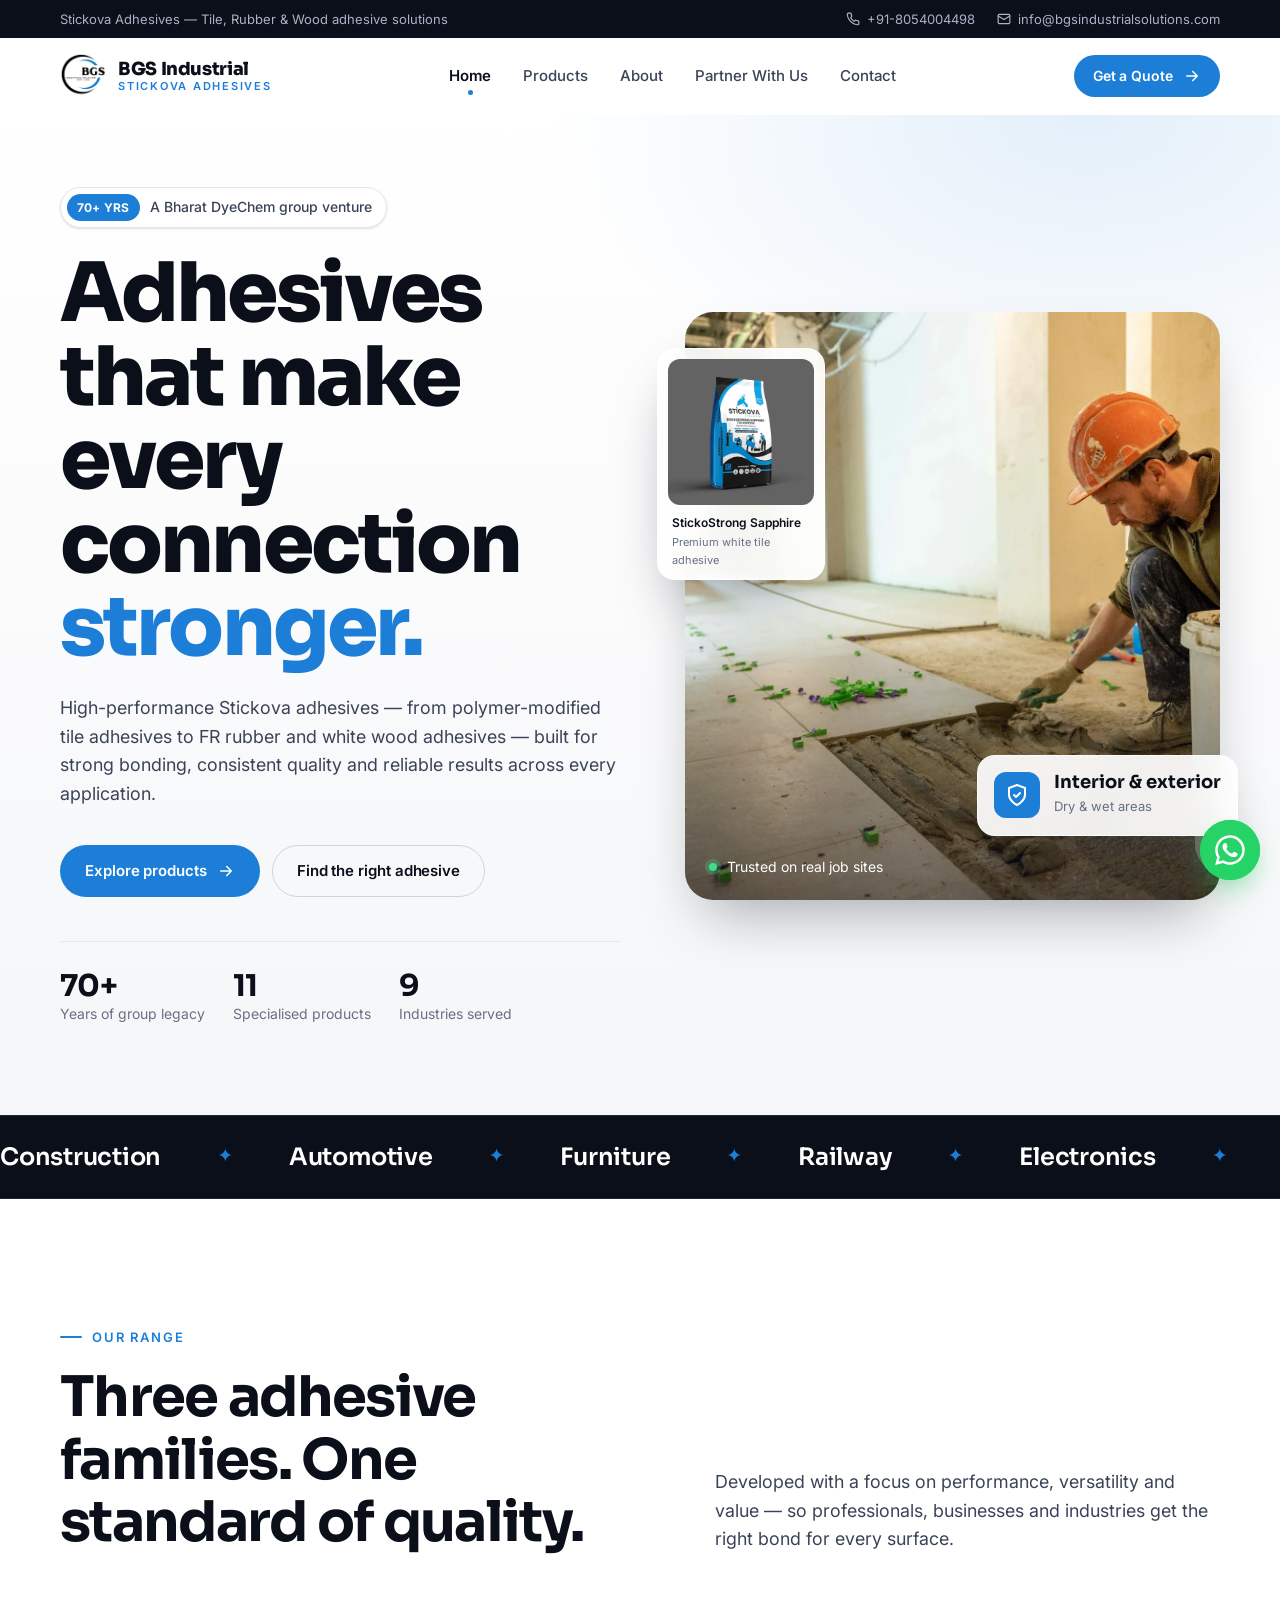
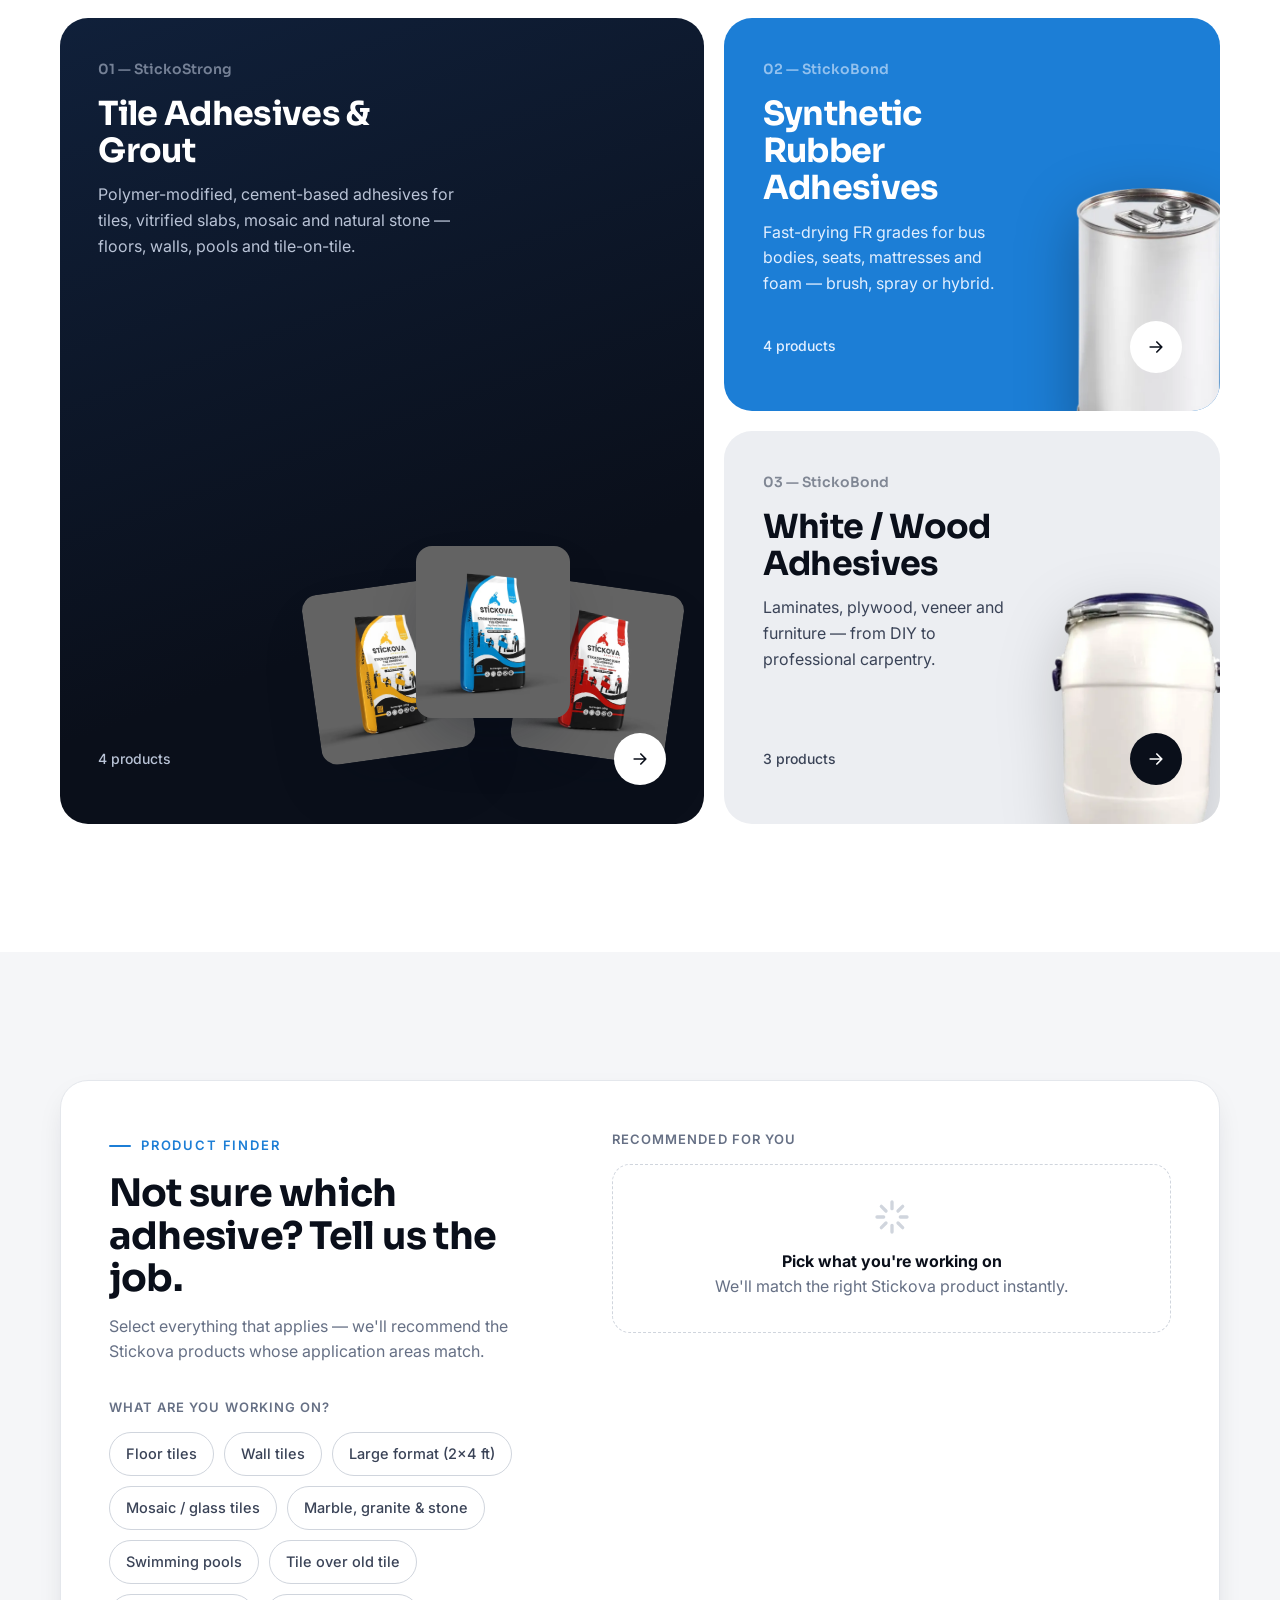
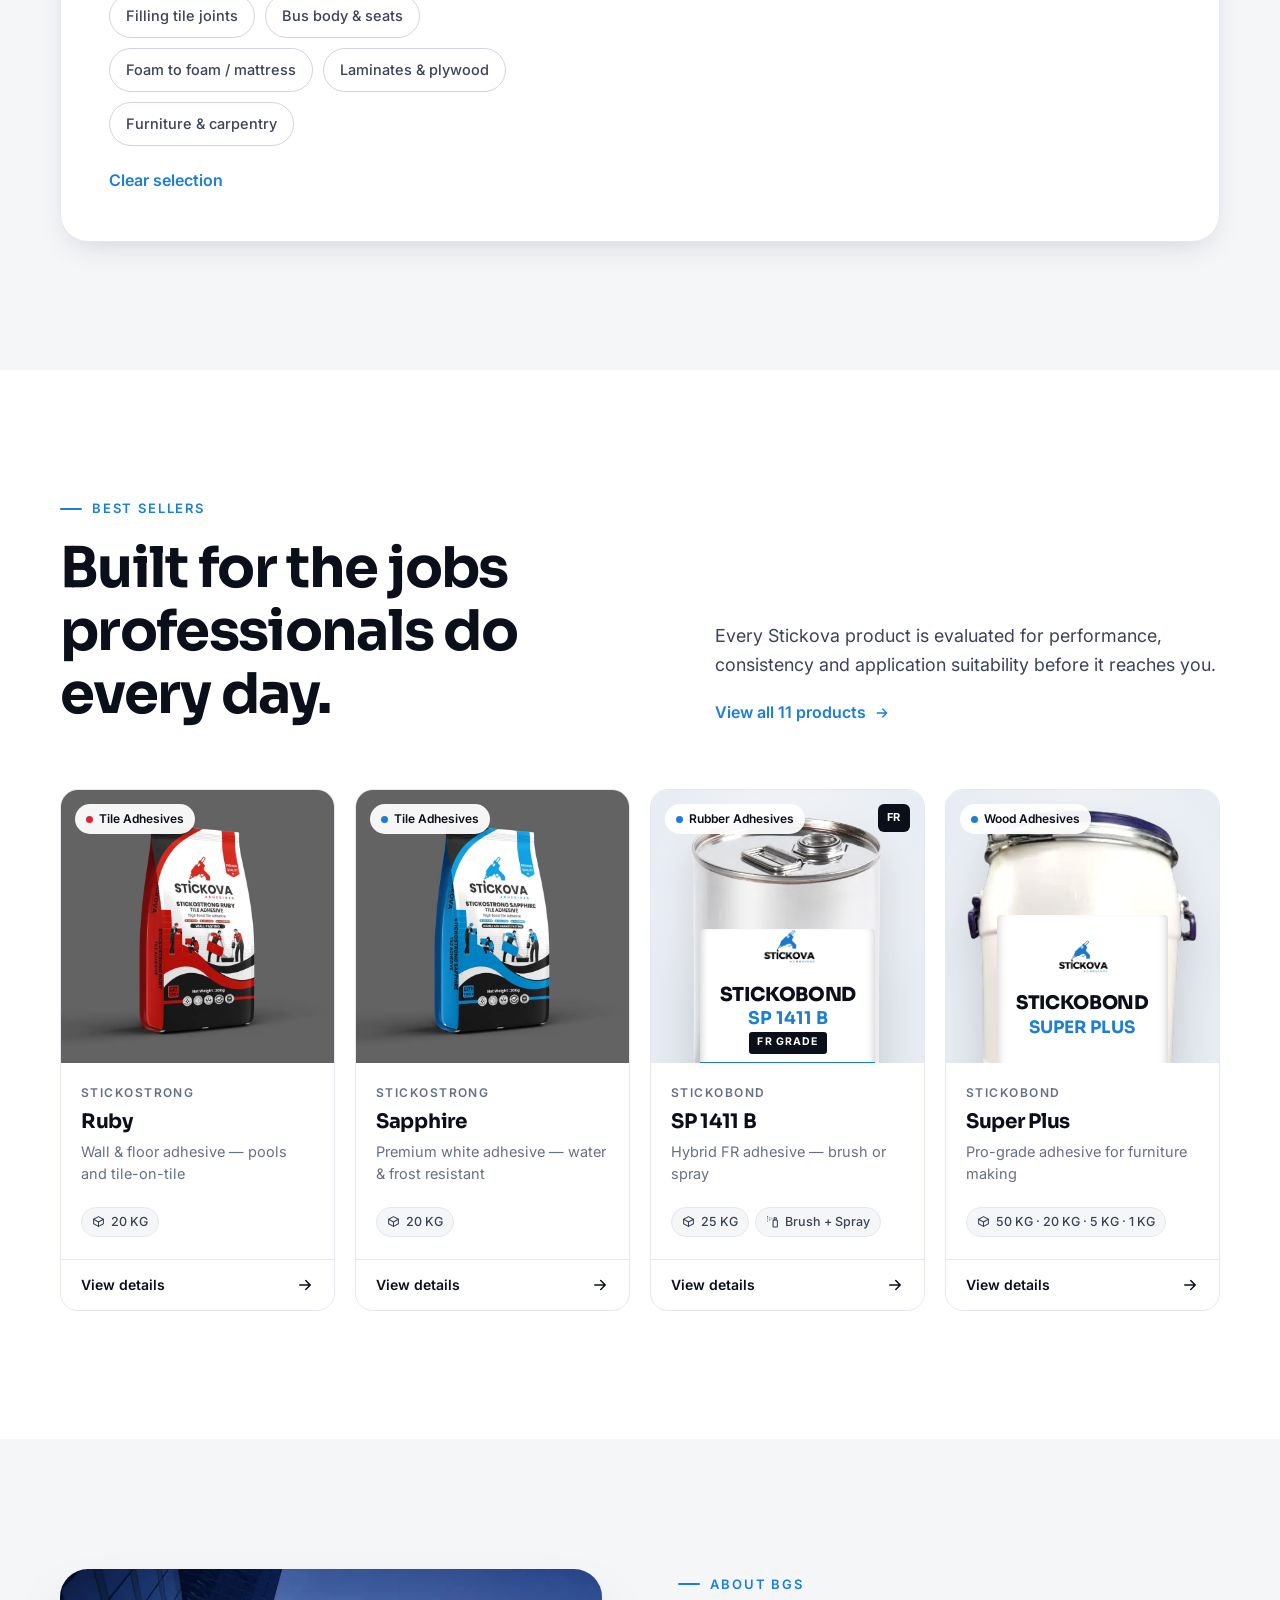
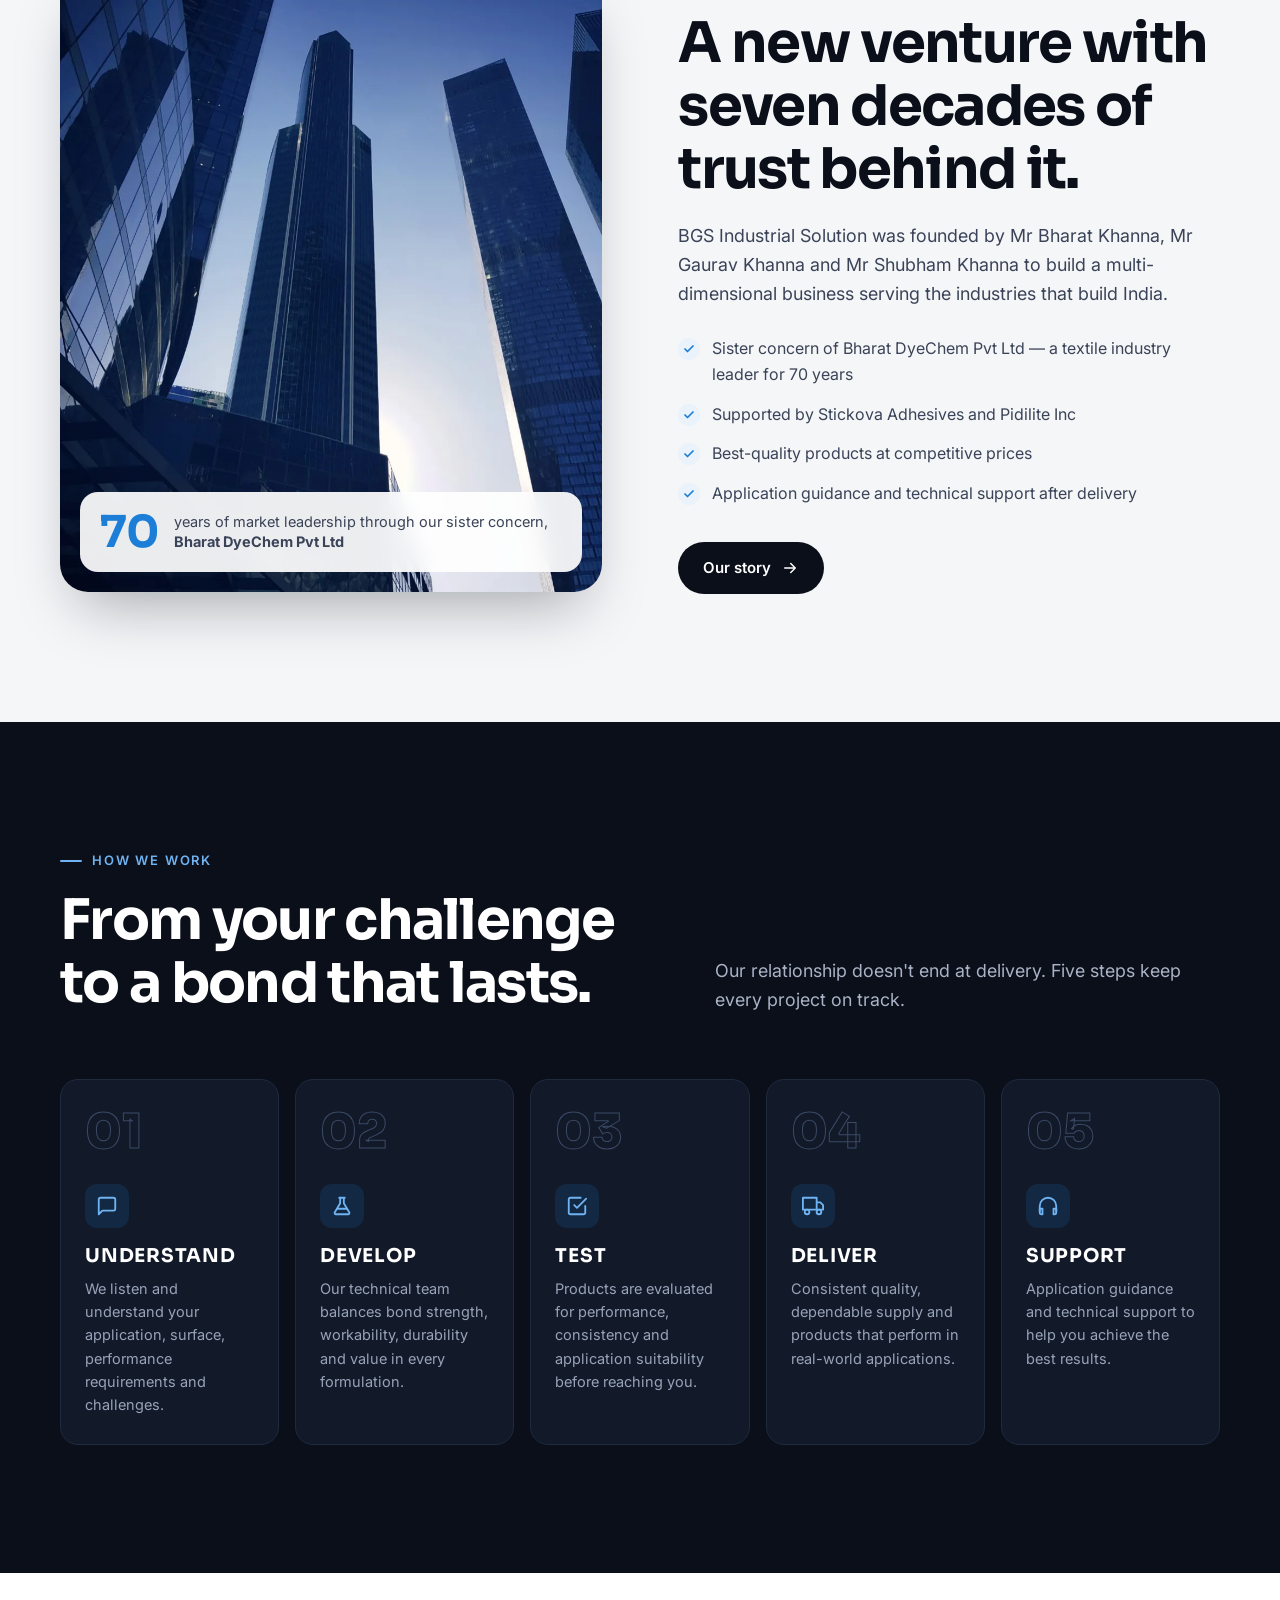
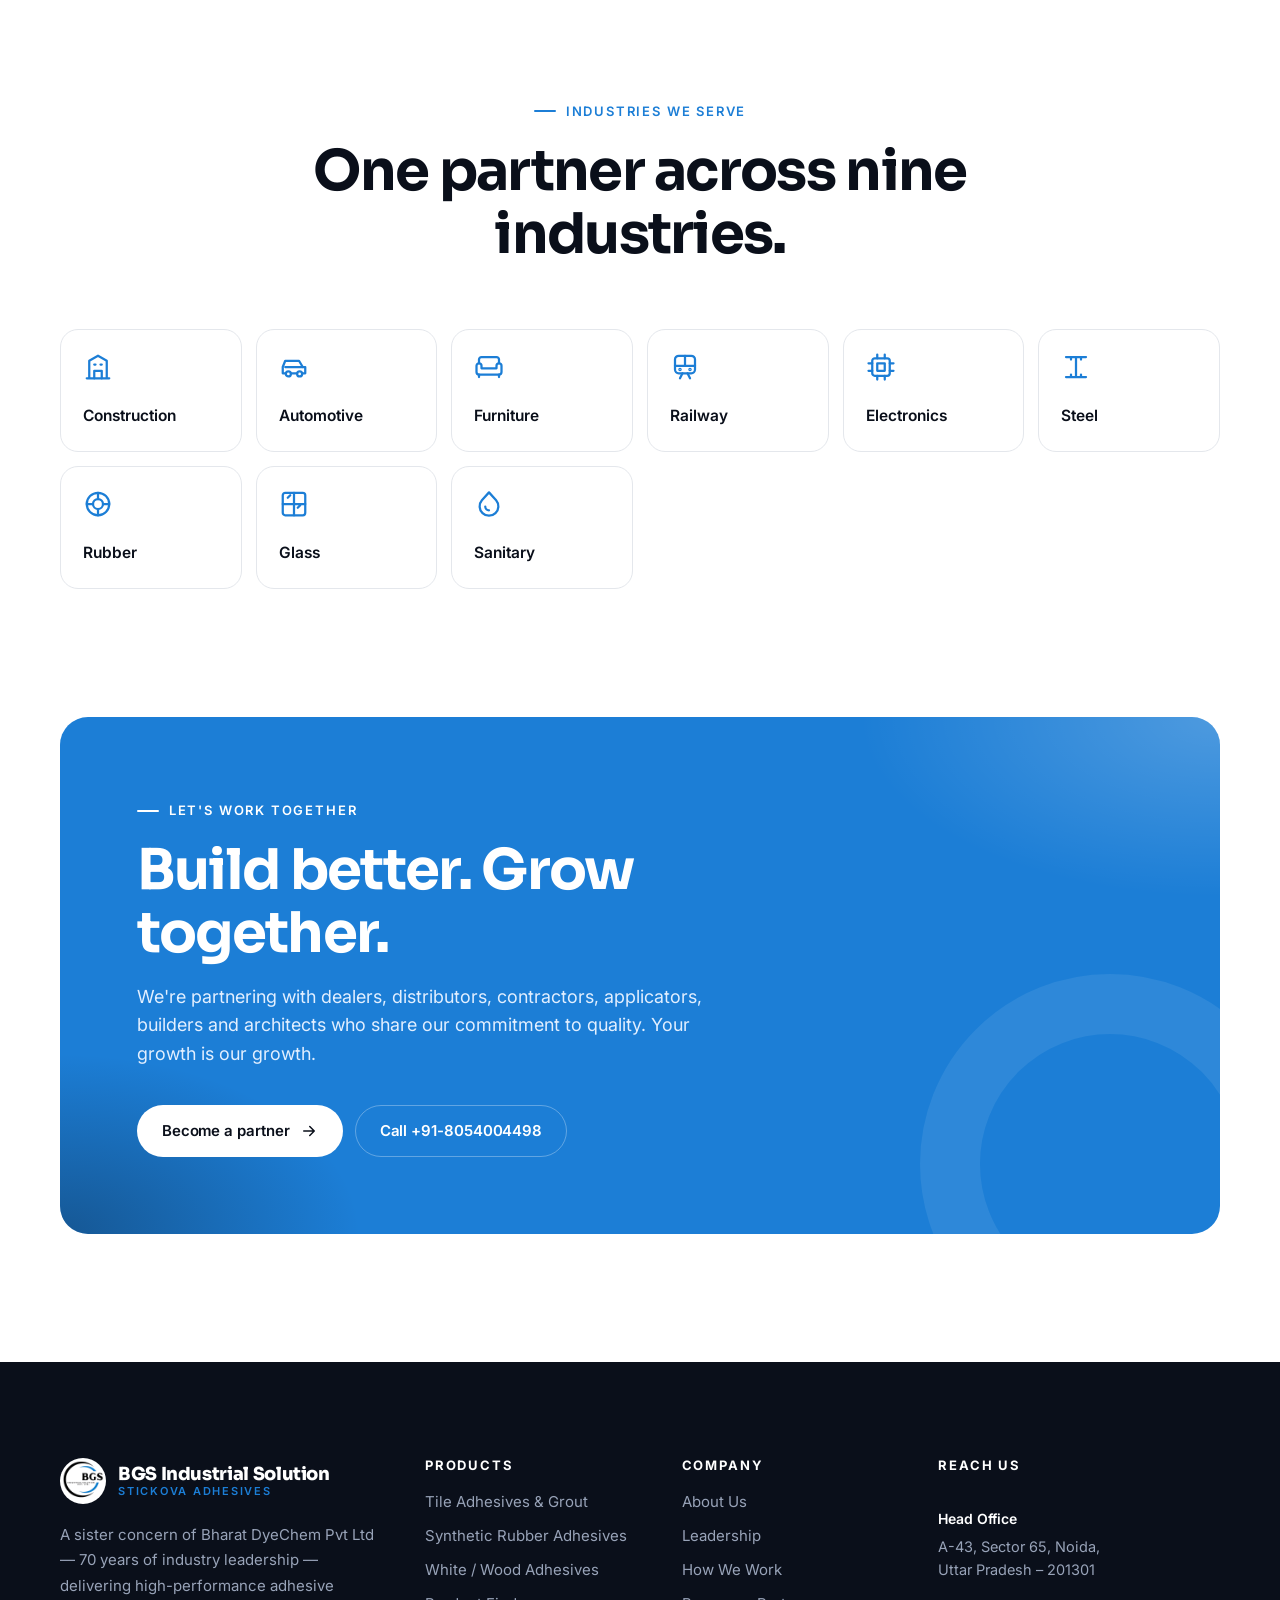
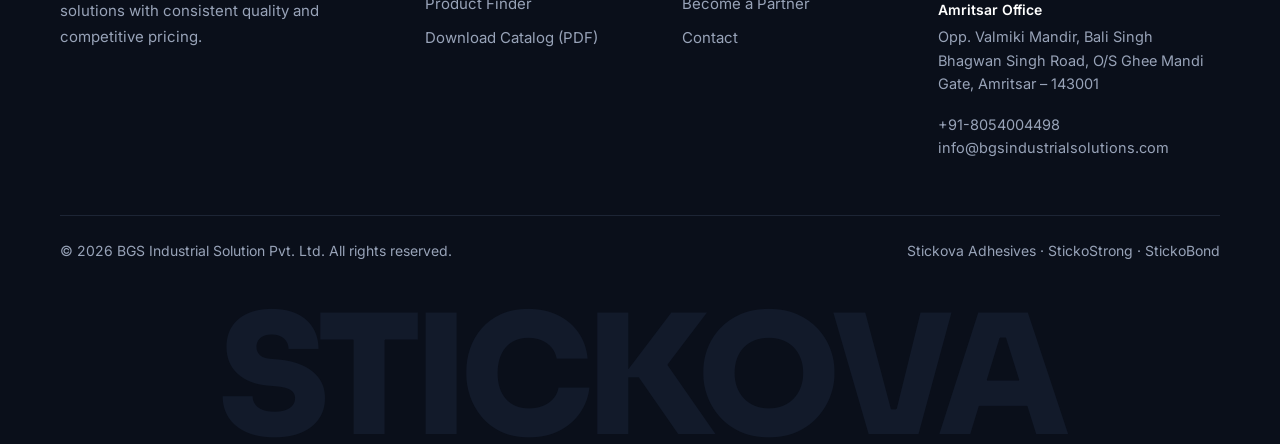
==== index.html @ 28c73bd9 "Add Stickova adhesives website for BGS Industrial Solution Responsive static site built from the Sti" ====
<!doctype html>
<html lang="en">
<head>
  <meta charset="utf-8" />
  <meta name="viewport" content="width=device-width, initial-scale=1" />
  <title>BGS Industrial Solution | Stickova Tile, Rubber &amp; Wood Adhesives</title>
  <meta name="description" content="Stickova adhesives by BGS Industrial Solution — polymer-modified tile adhesives &amp; grout, FR synthetic rubber adhesives and white wood adhesives. Consistent quality, competitive pricing, technical support." />
  <meta name="theme-color" content="#0a0f1a" />
  <meta property="og:title" content="BGS Industrial Solution — Stickova Adhesives" />
  <meta property="og:description" content="High-performance tile, rubber and wood adhesives for professionals, businesses and industries." />
  <meta property="og:image" content="assets/img/hero-worker.webp" />
  <meta property="og:type" content="website" />
  <link rel="icon" type="image/png" href="assets/img/favicon.png" />
  <link rel="preconnect" href="https://fonts.googleapis.com" />
  <link rel="preconnect" href="https://fonts.gstatic.com" crossorigin />
  <link href="https://fonts.googleapis.com/css2?family=Inter:wght@400;500;600;700&family=Sora:wght@600;700;800&display=swap" rel="stylesheet" />
  <link rel="stylesheet" href="assets/css/style.css" />
  <link rel="preload" as="image" href="assets/img/hero-worker.webp" />
  <script>document.documentElement.classList.add("js")</script>
</head>
<body data-page="home">
  <div id="header"></div>

  <main id="main">
    <!-- ============ HERO ============ -->
    <section class="hero">
      <div class="container hero__grid">
        <div>
          <span class="hero__badge reveal"><b>70+ YRS</b> A Bharat DyeChem group venture</span>
          <h1 class="h-display reveal" style="--d:.06s">Adhesives that make every connection <span class="blue">stronger.</span></h1>
          <p class="lead reveal" style="--d:.12s">High-performance Stickova adhesives — from polymer-modified tile adhesives to FR rubber and white wood adhesives — built for strong bonding, consistent quality and reliable results across every application.</p>
          <div class="hero__actions reveal" style="--d:.18s">
            <a class="btn btn--blue" href="products.html">Explore products
              <svg viewBox="0 0 24 24" fill="none" stroke="currentColor" stroke-width="2" stroke-linecap="round" stroke-linejoin="round" aria-hidden="true"><path d="M5 12h14M13 6l6 6-6 6"/></svg></a>
            <a class="btn btn--ghost" href="#finder">Find the right adhesive</a>
          </div>
          <div class="hero__trust reveal" style="--d:.24s">
            <div><strong><span data-count="70">70</span>+</strong><span>Years of group legacy</span></div>
            <div><strong data-count="11">11</strong><span>Specialised products</span></div>
            <div><strong data-count="9">9</strong><span>Industries served</span></div>
          </div>
        </div>

        <div class="hero__visual reveal" style="--d:.1s">
          <div class="hero__photo">
            <img src="assets/img/hero-worker.webp" alt="Applicator mixing Stickova tile adhesive on a construction site" width="1920" height="1280" fetchpriority="high" />
            <span class="hero__photo-caption"><span class="dot"></span>Trusted on real job sites</span>
          </div>
          <a class="float-card float-card--pack" href="products.html#sapphire" data-product="sapphire">
            <img src="assets/img/sapphire.webp" alt="StickoStrong Sapphire pack" width="800" height="887" />
            <span>StickoStrong Sapphire</span>
            <small>Premium white tile adhesive</small>
          </a>
          <div class="float-card float-card--stat">
            <span class="ico"><svg viewBox="0 0 24 24" fill="none" stroke="currentColor" stroke-width="2" stroke-linecap="round" stroke-linejoin="round" aria-hidden="true"><path d="M12 22s8-4 8-10V5l-8-3-8 3v7c0 6 8 10 8 10z"/><path d="m9 12 2 2 4-4"/></svg></span>
            <div><strong>Interior &amp; exterior</strong><span>Dry &amp; wet areas</span></div>
          </div>
        </div>
      </div>
    </section>

    <!-- ============ INDUSTRIES MARQUEE ============ -->
    <div class="marquee" aria-label="Industries we serve">
      <div class="marquee__track">
        <span class="marquee__item">Construction</span><span class="marquee__item">Automotive</span><span class="marquee__item">Furniture</span><span class="marquee__item">Railway</span><span class="marquee__item">Electronics</span><span class="marquee__item">Steel</span><span class="marquee__item">Rubber</span><span class="marquee__item">Glass</span><span class="marquee__item">Sanitary</span>
      </div>
    </div>

    <!-- ============ CATEGORIES ============ -->
    <section class="section">
      <div class="container">
        <div class="section-head section-head--split">
          <div style="display:grid;gap:18px">
            <span class="eyebrow reveal">Our range</span>
            <h2 class="h-1 reveal">Three adhesive families. One standard of quality.</h2>
          </div>
          <p class="lead reveal">Developed with a focus on performance, versatility and value — so professionals, businesses and industries get the right bond for every surface.</p>
        </div>

        <div class="bento">
          <a class="cat cat--tile reveal" href="products.html#tile">
            <div class="cat__body">
              <span class="cat__num">01 — StickoStrong</span>
              <h3 style="margin-top:14px">Tile Adhesives &amp; Grout</h3>
              <p>Polymer-modified, cement-based adhesives for tiles, vitrified slabs, mosaic and natural stone — floors, walls, pools and tile-on-tile.</p>
            </div>
            <div class="cat__media" aria-hidden="true">
              <img src="assets/img/pearl.webp" alt="" loading="lazy" />
              <img src="assets/img/sapphire.webp" alt="" loading="lazy" />
              <img src="assets/img/ruby.webp" alt="" loading="lazy" />
            </div>
            <div class="cat__foot">
              <span class="cat__count" data-cat-count="tile">4 products</span>
              <span class="cat__go"><svg viewBox="0 0 24 24" fill="none" stroke="currentColor" stroke-width="2" stroke-linecap="round" stroke-linejoin="round" aria-hidden="true"><path d="M5 12h14M13 6l6 6-6 6"/></svg></span>
            </div>
          </a>

          <a class="cat cat--rubber reveal" href="products.html#rubber" style="--d:.08s">
            <div class="cat__body">
              <span class="cat__num">02 — StickoBond</span>
              <h3 style="margin-top:14px">Synthetic Rubber Adhesives</h3>
              <p>Fast-drying FR grades for bus bodies, seats, mattresses and foam — brush, spray or hybrid.</p>
            </div>
            <img class="cat__media" src="assets/img/tin.webp" alt="" loading="lazy" aria-hidden="true" />
            <div class="cat__foot">
              <span class="cat__count" data-cat-count="rubber">4 products</span>
              <span class="cat__go"><svg viewBox="0 0 24 24" fill="none" stroke="currentColor" stroke-width="2" stroke-linecap="round" stroke-linejoin="round" aria-hidden="true"><path d="M5 12h14M13 6l6 6-6 6"/></svg></span>
            </div>
          </a>

          <a class="cat cat--wood reveal" href="products.html#wood" style="--d:.16s">
            <div class="cat__body">
              <span class="cat__num">03 — StickoBond</span>
              <h3 style="margin-top:14px">White / Wood Adhesives</h3>
              <p>Laminates, plywood, veneer and furniture — from DIY to professional carpentry.</p>
            </div>
            <img class="cat__media" src="assets/img/bucket.webp" alt="" loading="lazy" aria-hidden="true" />
            <div class="cat__foot">
              <span class="cat__count" data-cat-count="wood">3 products</span>
              <span class="cat__go"><svg viewBox="0 0 24 24" fill="none" stroke="currentColor" stroke-width="2" stroke-linecap="round" stroke-linejoin="round" aria-hidden="true"><path d="M5 12h14M13 6l6 6-6 6"/></svg></span>
            </div>
          </a>
        </div>
      </div>
    </section>

    <!-- ============ PRODUCT FINDER ============ -->
    <section class="section section--sand" id="finder">
      <div class="container">
        <div class="finder reveal">
          <div>
            <span class="eyebrow">Product finder</span>
            <h2 class="h-2" style="margin-top:16px">Not sure which adhesive? Tell us the job.</h2>
            <p class="muted" style="margin-top:14px">Select everything that applies — we'll recommend the Stickova products whose application areas match.</p>
            <p class="finder__step" style="margin-top:32px">What are you working on?</p>
            <div class="finder__options" id="finderOptions" role="group" aria-label="Application"></div>
            <button type="button" class="link-arrow" id="finderReset" style="margin-top:22px">Clear selection</button>
          </div>
          <div>
            <p class="finder__step">Recommended for you</p>
            <div class="finder__results" id="finderResults" aria-live="polite"></div>
          </div>
        </div>
      </div>
    </section>

    <!-- ============ FEATURED ============ -->
    <section class="section">
      <div class="container">
        <div class="section-head section-head--split">
          <div style="display:grid;gap:18px">
            <span class="eyebrow reveal">Best sellers</span>
            <h2 class="h-1 reveal">Built for the jobs professionals do every day.</h2>
          </div>
          <div class="reveal" style="display:grid;gap:20px;justify-items:start">
            <p class="lead">Every Stickova product is evaluated for performance, consistency and application suitability before it reaches you.</p>
            <a class="link-arrow" href="products.html">View all 11 products <svg viewBox="0 0 24 24" fill="none" stroke="currentColor" stroke-width="2" stroke-linecap="round" stroke-linejoin="round" aria-hidden="true"><path d="M5 12h14M13 6l6 6-6 6"/></svg></a>
          </div>
        </div>
        <div class="grid-products" id="featuredProducts"></div>
      </div>
    </section>

    <!-- ============ ABOUT ============ -->
    <section class="section section--sand">
      <div class="container split">
        <div class="split__img reveal">
          <img src="assets/img/building.webp" alt="Modern high-rise buildings" loading="lazy" width="1000" height="1333" />
          <div class="legacy-badge">
            <strong>70</strong>
            <span>years of market leadership through our sister concern, <b>Bharat DyeChem Pvt Ltd</b></span>
          </div>
        </div>
        <div>
          <span class="eyebrow reveal">About BGS</span>
          <h2 class="h-1 reveal" style="margin-top:18px">A new venture with seven decades of trust behind it.</h2>
          <p class="lead reveal" style="margin-top:22px">BGS Industrial Solution was founded by Mr Bharat Khanna, Mr Gaurav Khanna and Mr Shubham Khanna to build a multi-dimensional business serving the industries that build India.</p>
          <ul class="ticks reveal">
            <li>Sister concern of Bharat DyeChem Pvt Ltd — a textile industry leader for 70 years</li>
            <li>Supported by Stickova Adhesives and Pidilite Inc</li>
            <li>Best-quality products at competitive prices</li>
            <li>Application guidance and technical support after delivery</li>
          </ul>
          <div class="reveal" style="margin-top:36px"><a class="btn btn--dark" href="about.html">Our story <svg viewBox="0 0 24 24" fill="none" stroke="currentColor" stroke-width="2" stroke-linecap="round" stroke-linejoin="round" aria-hidden="true"><path d="M5 12h14M13 6l6 6-6 6"/></svg></a></div>
        </div>
      </div>
    </section>

    <!-- ============ HOW WE WORK ============ -->
    <section class="section section--dark">
      <div class="container">
        <div class="section-head section-head--split">
          <div style="display:grid;gap:18px">
            <span class="eyebrow reveal">How we work</span>
            <h2 class="h-1 reveal">From your challenge to a bond that lasts.</h2>
          </div>
          <p class="lead reveal">Our relationship doesn't end at delivery. Five steps keep every project on track.</p>
        </div>
        <ol class="process">
          <li class="step reveal"><span class="step__num">01</span><span class="step__ico"><svg viewBox="0 0 24 24" fill="none" stroke="currentColor" stroke-width="2" stroke-linecap="round" stroke-linejoin="round" aria-hidden="true"><path d="M21 15a2 2 0 0 1-2 2H7l-4 4V5a2 2 0 0 1 2-2h14a2 2 0 0 1 2 2z"/></svg></span><h3>Understand</h3><p>We listen and understand your application, surface, performance requirements and challenges.</p></li>
          <li class="step reveal" style="--d:.06s"><span class="step__num">02</span><span class="step__ico"><svg viewBox="0 0 24 24" fill="none" stroke="currentColor" stroke-width="2" stroke-linecap="round" stroke-linejoin="round" aria-hidden="true"><path d="M9 3h6M10 3v6L4 19a1.5 1.5 0 0 0 1.3 2h13.4a1.5 1.5 0 0 0 1.3-2L14 9V3"/><path d="M7 15h10"/></svg></span><h3>Develop</h3><p>Our technical team balances bond strength, workability, durability and value in every formulation.</p></li>
          <li class="step reveal" style="--d:.12s"><span class="step__num">03</span><span class="step__ico"><svg viewBox="0 0 24 24" fill="none" stroke="currentColor" stroke-width="2" stroke-linecap="round" stroke-linejoin="round" aria-hidden="true"><path d="M9 11l3 3L22 4"/><path d="M21 12v7a2 2 0 0 1-2 2H5a2 2 0 0 1-2-2V5a2 2 0 0 1 2-2h11"/></svg></span><h3>Test</h3><p>Products are evaluated for performance, consistency and application suitability before reaching you.</p></li>
          <li class="step reveal" style="--d:.18s"><span class="step__num">04</span><span class="step__ico"><svg viewBox="0 0 24 24" fill="none" stroke="currentColor" stroke-width="2" stroke-linecap="round" stroke-linejoin="round" aria-hidden="true"><path d="M1 3h15v13H1zM16 8h4l3 3v5h-7z"/><circle cx="5.5" cy="18.5" r="2.5"/><circle cx="18.5" cy="18.5" r="2.5"/></svg></span><h3>Deliver</h3><p>Consistent quality, dependable supply and products that perform in real-world applications.</p></li>
          <li class="step reveal" style="--d:.24s"><span class="step__num">05</span><span class="step__ico"><svg viewBox="0 0 24 24" fill="none" stroke="currentColor" stroke-width="2" stroke-linecap="round" stroke-linejoin="round" aria-hidden="true"><path d="M3 18v-6a9 9 0 0 1 18 0v6"/><path d="M21 19a2 2 0 0 1-2 2h-1v-6h3zM3 19a2 2 0 0 0 2 2h1v-6H3z"/></svg></span><h3>Support</h3><p>Application guidance and technical support to help you achieve the best results.</p></li>
        </ol>
      </div>
    </section>

    <!-- ============ INDUSTRIES ============ -->
    <section class="section">
      <div class="container">
        <div class="section-head section-head--center">
          <span class="eyebrow reveal">Industries we serve</span>
          <h2 class="h-1 reveal">One partner across nine industries.</h2>
        </div>
        <div class="industries">
          <div class="industry reveal"><svg viewBox="0 0 24 24" fill="none" stroke="currentColor" stroke-width="1.8" stroke-linecap="round" stroke-linejoin="round" aria-hidden="true"><path d="M3 21h18M5 21V7l7-4 7 4v14"/><path d="M9 21v-6h6v6M9 10h1M14 10h1"/></svg><span>Construction</span></div>
          <div class="industry reveal" style="--d:.04s"><svg viewBox="0 0 24 24" fill="none" stroke="currentColor" stroke-width="1.8" stroke-linecap="round" stroke-linejoin="round" aria-hidden="true"><path d="M5 17H3v-5l2-5h11l3 5h2v5h-2"/><circle cx="7.5" cy="17.5" r="2"/><circle cx="16.5" cy="17.5" r="2"/><path d="M9.5 17h5M5 12h14"/></svg><span>Automotive</span></div>
          <div class="industry reveal" style="--d:.08s"><svg viewBox="0 0 24 24" fill="none" stroke="currentColor" stroke-width="1.8" stroke-linecap="round" stroke-linejoin="round" aria-hidden="true"><path d="M20 9V6a2 2 0 0 0-2-2H6a2 2 0 0 0-2 2v3"/><path d="M2 11v5a2 2 0 0 0 2 2h16a2 2 0 0 0 2-2v-5a2 2 0 0 0-4 0v2H6v-2a2 2 0 0 0-4 0z"/><path d="M4 18v2M20 18v2"/></svg><span>Furniture</span></div>
          <div class="industry reveal" style="--d:.12s"><svg viewBox="0 0 24 24" fill="none" stroke="currentColor" stroke-width="1.8" stroke-linecap="round" stroke-linejoin="round" aria-hidden="true"><rect x="4" y="3" width="16" height="14" rx="3"/><path d="M4 11h16M12 3v8M8 21l2-4M16 21l-2-4"/><circle cx="8" cy="14" r=".5"/><circle cx="16" cy="14" r=".5"/></svg><span>Railway</span></div>
          <div class="industry reveal" style="--d:.16s"><svg viewBox="0 0 24 24" fill="none" stroke="currentColor" stroke-width="1.8" stroke-linecap="round" stroke-linejoin="round" aria-hidden="true"><rect x="5" y="5" width="14" height="14" rx="2"/><rect x="9" y="9" width="6" height="6"/><path d="M9 2v3M15 2v3M9 19v3M15 19v3M2 9h3M2 15h3M19 9h3M19 15h3"/></svg><span>Electronics</span></div>
          <div class="industry reveal" style="--d:.2s"><svg viewBox="0 0 24 24" fill="none" stroke="currentColor" stroke-width="1.8" stroke-linecap="round" stroke-linejoin="round" aria-hidden="true"><path d="M4 4h16M4 20h16M12 4v16M8 4v2M16 4v2M8 18v2M16 18v2"/></svg><span>Steel</span></div>
          <div class="industry reveal" style="--d:.24s"><svg viewBox="0 0 24 24" fill="none" stroke="currentColor" stroke-width="1.8" stroke-linecap="round" stroke-linejoin="round" aria-hidden="true"><circle cx="12" cy="12" r="9"/><circle cx="12" cy="12" r="4"/><path d="M12 3v5M12 16v5M3 12h5M16 12h5"/></svg><span>Rubber</span></div>
          <div class="industry reveal" style="--d:.28s"><svg viewBox="0 0 24 24" fill="none" stroke="currentColor" stroke-width="1.8" stroke-linecap="round" stroke-linejoin="round" aria-hidden="true"><rect x="3" y="3" width="18" height="18" rx="2"/><path d="M12 3v18M3 12h18M7 7l2-2M15 15l2-2"/></svg><span>Glass</span></div>
          <div class="industry reveal" style="--d:.32s"><svg viewBox="0 0 24 24" fill="none" stroke="currentColor" stroke-width="1.8" stroke-linecap="round" stroke-linejoin="round" aria-hidden="true"><path d="M12 2.7 6.3 9a7.5 7.5 0 1 0 11.4 0z"/><path d="M9 14a3 3 0 0 0 3 3"/></svg><span>Sanitary</span></div>
        </div>
      </div>
    </section>

    <!-- ============ CTA ============ -->
    <section class="section" style="padding-top:0">
      <div class="container">
        <div class="cta-band reveal">
          <span class="eyebrow" style="color:#fff">Let's work together</span>
          <h2 class="h-1" style="margin-top:18px">Build better. Grow together.</h2>
          <p>We're partnering with dealers, distributors, contractors, applicators, builders and architects who share our commitment to quality. Your growth is our growth.</p>
          <div class="cta-band__actions">
            <a class="btn btn--light" href="partner.html">Become a partner <svg viewBox="0 0 24 24" fill="none" stroke="currentColor" stroke-width="2" stroke-linecap="round" stroke-linejoin="round" aria-hidden="true"><path d="M5 12h14M13 6l6 6-6 6"/></svg></a>
            <a class="btn btn--outline-light" href="tel:+918054004498">Call +91-8054004498</a>
          </div>
        </div>
      </div>
    </section>
  </main>

  <div id="footer"></div>
  <script src="assets/js/data.js" defer></script>
  <script src="assets/js/main.js" defer></script>
</body>
</html>
---- assets/css/style.css ----
/* =========================================================
   BGS Industrial Solution — Stickova Adhesives
   Design system + components
   ========================================================= */

:root {
  /* Brand */
  --blue: #1c7ed6;
  --blue-600: #1668b3;
  --blue-700: #0f4f8a;
  --blue-50: #eaf3fc;
  --blue-100: #d3e6f8;

  /* Neutrals */
  --ink: #0a0f1a;
  --ink-2: #1b2232;
  --ink-3: #3a4357;
  --muted: #667085;
  --line: #e4e7ec;
  --line-2: #d0d5dd;
  --paper: #ffffff;
  --sand: #f5f6f8;
  --sand-2: #eceef2;

  /* Accents (product lines) */
  --pearl: #e9a800;
  --ruby: #d7263d;
  --sapphire: #1c7ed6;
  --grout: #138a80;

  /* Type */
  --font-display: "Sora", ui-sans-serif, system-ui, sans-serif;
  --font-body: "Inter", ui-sans-serif, system-ui, -apple-system, "Segoe UI", sans-serif;

  /* Layout */
  --container: 1240px;
  --gutter: clamp(16px, 4vw, 40px);
  --radius-sm: 10px;
  --radius: 18px;
  --radius-lg: 28px;
  --header-h: 76px;

  --shadow-sm: 0 1px 2px rgba(16, 24, 40, 0.06), 0 1px 3px rgba(16, 24, 40, 0.08);
  --shadow: 0 12px 32px -12px rgba(16, 24, 40, 0.18);
  --shadow-lg: 0 30px 60px -20px rgba(10, 15, 26, 0.35);

  --ease: cubic-bezier(0.22, 1, 0.36, 1);
}

/* ---------- Reset ---------- */
*,
*::before,
*::after { box-sizing: border-box; }
html { -webkit-text-size-adjust: 100%; scroll-behavior: smooth; scroll-padding-top: calc(var(--header-h) + 16px); }
body {
  margin: 0;
  font-family: var(--font-body);
  font-size: 16px;
  line-height: 1.6;
  color: var(--ink-2);
  background: var(--paper);
  -webkit-font-smoothing: antialiased;
  text-rendering: optimizeLegibility;
  overflow-x: hidden;
}
img, svg { display: block; max-width: 100%; }
img { height: auto; }
a { color: inherit; text-decoration: none; }
button, input, select, textarea { font: inherit; color: inherit; }
button { cursor: pointer; background: none; border: 0; padding: 0; }
h1, h2, h3, h4 { font-family: var(--font-display); color: var(--ink); line-height: 1.12; margin: 0; letter-spacing: -0.02em; font-weight: 700; }
p { margin: 0; }
ul, ol { margin: 0; padding: 0; list-style: none; }
:focus-visible { outline: 3px solid var(--blue); outline-offset: 3px; border-radius: 6px; }
::selection { background: var(--blue); color: #fff; }

.sr-only { position: absolute; width: 1px; height: 1px; padding: 0; margin: -1px; overflow: hidden; clip: rect(0, 0, 0, 0); white-space: nowrap; border: 0; }
.skip-link { position: absolute; left: 16px; top: -60px; z-index: 200; background: var(--ink); color: #fff; padding: 10px 16px; border-radius: 8px; }
.skip-link:focus { top: 12px; }

/* ---------- Layout helpers ---------- */
.container { width: 100%; max-width: var(--container); margin-inline: auto; padding-inline: var(--gutter); }
.section { padding-block: clamp(72px, 10vw, 128px); }
.section--sand { background: var(--sand); }
.section--dark { background: var(--ink); color: #c9cfdb; }
.section--dark h2, .section--dark h3 { color: #fff; }

.eyebrow {
  display: inline-flex; align-items: center; gap: 10px;
  font-size: 13px; font-weight: 600; letter-spacing: 0.14em; text-transform: uppercase;
  color: var(--blue);
}
.eyebrow::before { content: ""; width: 22px; height: 2px; background: currentColor; border-radius: 2px; }
.section--dark .eyebrow { color: #6fb3f2; }

.h-display { font-size: clamp(40px, 6.4vw, 84px); font-weight: 800; letter-spacing: -0.035em; line-height: 1.02; }
.h-1 { font-size: clamp(32px, 4.4vw, 56px); letter-spacing: -0.03em; }
.h-2 { font-size: clamp(26px, 3vw, 38px); }
.h-3 { font-size: clamp(19px, 1.6vw, 22px); letter-spacing: -0.01em; }
.lead { font-size: clamp(17px, 1.4vw, 20px); color: var(--ink-3); line-height: 1.6; }
.section--dark .lead { color: #aab3c5; }
.muted { color: var(--muted); }
.text-blue { color: var(--blue); }

.section-head { display: grid; gap: 18px; max-width: 760px; margin-bottom: clamp(40px, 5vw, 64px); }
.section-head--split { max-width: none; grid-template-columns: 1fr; align-items: end; }
@media (min-width: 900px) { .section-head--split { grid-template-columns: 1.2fr 1fr; gap: 48px; } }
.section-head--center { margin-inline: auto; text-align: center; justify-items: center; }

/* ---------- Buttons ---------- */
.btn {
  --bg: var(--ink); --fg: #fff;
  display: inline-flex; align-items: center; justify-content: center; gap: 10px;
  height: 52px; padding: 0 24px; border-radius: 999px;
  background: var(--bg); color: var(--fg);
  font-weight: 600; font-size: 15px; letter-spacing: -0.005em; white-space: nowrap;
  transition: transform 0.25s var(--ease), background 0.25s, box-shadow 0.25s, color 0.25s;
  border: 1px solid transparent;
}
.btn svg { width: 18px; height: 18px; transition: transform 0.3s var(--ease); }
.btn:hover svg { transform: translateX(3px); }
.btn:hover { transform: translateY(-1px); }
.btn:active { transform: translateY(0); }
.btn--blue { --bg: var(--blue); }
.btn--blue:hover { --bg: var(--blue-600); box-shadow: 0 10px 24px -8px rgba(28, 126, 214, 0.6); }
.btn--dark:hover { --bg: var(--ink-2); }
.btn--ghost { --bg: transparent; --fg: var(--ink); border-color: var(--line-2); }
.btn--ghost:hover { --bg: var(--ink); --fg: #fff; border-color: var(--ink); }
.btn--light { --bg: #fff; --fg: var(--ink); }
.btn--light:hover { --bg: var(--blue-50); }
.btn--outline-light { --bg: transparent; --fg: #fff; border-color: rgba(255, 255, 255, 0.3); }
.btn--outline-light:hover { --bg: #fff; --fg: var(--ink); }
.btn--sm { height: 42px; padding: 0 18px; font-size: 14px; }
.btn--block { width: 100%; }

.link-arrow { display: inline-flex; align-items: center; gap: 8px; font-weight: 600; color: var(--blue); }
.link-arrow svg { width: 16px; height: 16px; transition: transform 0.3s var(--ease); }
.link-arrow:hover svg { transform: translateX(4px); }

/* ---------- Header ---------- */
.topbar { background: var(--ink); color: #aab3c5; font-size: 13px; }
.topbar .container { display: flex; justify-content: space-between; align-items: center; height: 38px; gap: 16px; }
.topbar a:hover { color: #fff; }
.topbar__links { display: flex; gap: 22px; }
.topbar__links a { display: inline-flex; align-items: center; gap: 7px; }
.topbar__links svg { width: 14px; height: 14px; }
@media (max-width: 720px) { .topbar__msg { display: none; } .topbar .container { justify-content: center; } }
@media (max-width: 420px) { .topbar__links a:last-child { display: none; } }

.site-header {
  position: sticky; top: 0; z-index: 100;
  background: rgba(255, 255, 255, 0.86);
  backdrop-filter: saturate(180%) blur(16px);
  -webkit-backdrop-filter: saturate(180%) blur(16px);
  border-bottom: 1px solid transparent;
  transition: border-color 0.3s, box-shadow 0.3s;
}
.site-header.is-scrolled { border-color: var(--line); box-shadow: 0 6px 20px -12px rgba(16, 24, 40, 0.18); }
.site-header .container { display: flex; align-items: center; justify-content: space-between; height: var(--header-h); gap: 24px; }

.brand { display: flex; align-items: center; gap: 12px; flex-shrink: 0; }
.brand img { width: 46px; height: 46px; object-fit: contain; }
.brand__text { display: grid; line-height: 1.1; }
.brand__name { font-family: var(--font-display); font-weight: 800; font-size: 18px; color: var(--ink); letter-spacing: -0.02em; }
.brand__sub { font-size: 11px; font-weight: 600; letter-spacing: 0.16em; text-transform: uppercase; color: var(--blue); }

.nav { display: flex; align-items: center; gap: 4px; }
.nav a {
  position: relative; padding: 10px 14px; border-radius: 999px;
  font-size: 15px; font-weight: 500; color: var(--ink-3);
  transition: color 0.2s, background 0.2s;
}
.nav a:hover { color: var(--ink); background: var(--sand); }
.nav a[aria-current="page"] { color: var(--ink); font-weight: 600; }
.nav a[aria-current="page"]::after { content: ""; position: absolute; left: 50%; bottom: 3px; width: 5px; height: 5px; margin-left: -2.5px; border-radius: 50%; background: var(--blue); }
.header-cta { display: flex; align-items: center; gap: 10px; }

.menu-toggle { display: none; width: 46px; height: 46px; border-radius: 50%; border: 1px solid var(--line-2); align-items: center; justify-content: center; }
.menu-toggle span { position: relative; width: 18px; height: 2px; background: var(--ink); border-radius: 2px; transition: background 0.2s; }
.menu-toggle span::before, .menu-toggle span::after { content: ""; position: absolute; left: 0; width: 18px; height: 2px; background: var(--ink); border-radius: 2px; transition: transform 0.3s var(--ease); }
.menu-toggle span::before { top: -6px; }
.menu-toggle span::after { top: 6px; }
.menu-open .menu-toggle span { background: transparent; }
.menu-open .menu-toggle span::before { transform: translateY(6px) rotate(45deg); }
.menu-open .menu-toggle span::after { transform: translateY(-6px) rotate(-45deg); }

@media (max-width: 980px) {
  .menu-toggle { display: inline-flex; }
  .header-cta .btn { display: none; }
  .nav {
    position: fixed; left: 0; right: 0; bottom: 0; top: var(--nav-top, 114px);
    flex-direction: column; align-items: stretch; gap: 0;
    padding: 16px var(--gutter) 32px; background: #fff;
    transform: translateY(-8px); opacity: 0; visibility: hidden;
    transition: opacity 0.3s var(--ease), transform 0.3s var(--ease), visibility 0.3s;
    overflow-y: auto;
  }
  .menu-open .nav { opacity: 1; transform: none; visibility: visible; }
  .nav a { font-family: var(--font-display); font-size: 26px; font-weight: 600; color: var(--ink); padding: 16px 0; border-radius: 0; border-bottom: 1px solid var(--line); }
  .nav a:hover { background: none; color: var(--blue); }
  .nav a[aria-current="page"]::after { display: none; }
  .nav a[aria-current="page"] { color: var(--blue); }
  .nav .nav__cta { display: flex; margin-top: 24px; border: 0; font-family: var(--font-body); font-size: 16px; color: #fff; justify-content: center; border-radius: 999px; }
  .nav .nav__cta:hover { color: #fff; background: var(--blue-600); }
  body.menu-open { overflow: hidden; }
  /* backdrop-filter would make the header the containing block for the fixed menu */
  .menu-open .site-header { backdrop-filter: none; -webkit-backdrop-filter: none; background: #fff; }
}
@media (min-width: 981px) { .nav .nav__cta { display: none; } }

/* ---------- Hero ---------- */
.hero { position: relative; padding-top: clamp(40px, 6vw, 72px); padding-bottom: clamp(56px, 7vw, 96px); overflow: hidden; }
.hero::before {
  content: ""; position: absolute; inset: 0; z-index: -1;
  background:
    radial-gradient(900px 500px at 85% 0%, rgba(28, 126, 214, 0.12), transparent 60%),
    linear-gradient(180deg, #fff 0%, var(--sand) 100%);
}
.hero__grid { display: grid; gap: clamp(40px, 5vw, 64px); align-items: center; }
@media (min-width: 1024px) { .hero__grid { grid-template-columns: 1.05fr 1fr; } }

.hero__badge {
  display: inline-flex; align-items: center; gap: 10px; padding: 6px 14px 6px 6px;
  background: #fff; border: 1px solid var(--line); border-radius: 999px;
  font-size: 14px; font-weight: 500; color: var(--ink-3); box-shadow: var(--shadow-sm);
}
.hero__badge b { background: var(--blue); color: #fff; font-size: 12px; font-weight: 700; padding: 4px 10px; border-radius: 999px; letter-spacing: 0.02em; }
.hero h1 { margin-top: 24px; }
.hero h1 .stroke { color: transparent; -webkit-text-stroke: 2px var(--ink); }
.hero h1 .blue { color: var(--blue); }
.hero .lead { margin-top: 24px; max-width: 560px; }
.hero__actions { display: flex; flex-wrap: wrap; gap: 12px; margin-top: 36px; }
.hero__trust { display: flex; flex-wrap: wrap; gap: 28px; margin-top: 44px; padding-top: 28px; border-top: 1px solid var(--line); }
.hero__trust div { display: grid; }
.hero__trust strong { font-family: var(--font-display); font-size: 30px; color: var(--ink); line-height: 1.1; letter-spacing: -0.02em; }
.hero__trust div > span { font-size: 14px; color: var(--muted); }

.hero__visual { position: relative; min-height: 460px; }
.hero__photo { position: relative; border-radius: var(--radius-lg); overflow: hidden; aspect-ratio: 4 / 4.4; box-shadow: var(--shadow-lg); }
.hero__photo img { width: 100%; height: 100%; object-fit: cover; object-position: 30% center; transform: scale(1.04); }
.hero__photo::after { content: ""; position: absolute; inset: 0; background: linear-gradient(180deg, transparent 50%, rgba(10, 15, 26, 0.55)); }
.hero__photo-caption { position: absolute; left: 24px; bottom: 22px; z-index: 1; color: #fff; font-size: 14px; display: flex; align-items: center; gap: 10px; }
.hero__photo-caption .dot { width: 8px; height: 8px; border-radius: 50%; background: #3fdc8a; box-shadow: 0 0 0 4px rgba(63, 220, 138, 0.25); }

.float-card {
  position: absolute; background: rgba(255, 255, 255, 0.92); backdrop-filter: blur(12px); -webkit-backdrop-filter: blur(12px);
  border: 1px solid rgba(255, 255, 255, 0.7); border-radius: var(--radius); box-shadow: var(--shadow-lg); padding: 16px;
}
.float-card--pack { left: -28px; top: 36px; width: 168px; padding: 10px; animation: floaty 7s ease-in-out infinite; }
.float-card--pack img { border-radius: 12px; aspect-ratio: 1; object-fit: cover; }
.float-card--pack span { display: block; font-size: 12px; font-weight: 600; color: var(--ink); padding: 8px 4px 2px; }
.float-card--pack small { display: block; font-size: 11px; color: var(--muted); padding: 0 4px; }
.float-card--stat { right: -18px; bottom: 64px; display: flex; gap: 14px; align-items: center; animation: floaty 8s ease-in-out -3s infinite; }
.float-card--stat .ico { width: 46px; height: 46px; border-radius: 12px; display: grid; place-items: center; background: var(--blue); color: #fff; }
.float-card--stat .ico svg { width: 24px; height: 24px; }
.float-card--stat strong { display: block; font-family: var(--font-display); color: var(--ink); font-size: 18px; line-height: 1.2; }
.float-card--stat span { font-size: 13px; color: var(--muted); }
@keyframes floaty { 0%, 100% { transform: translateY(0); } 50% { transform: translateY(-10px); } }
@media (max-width: 1023px) { .float-card--pack { left: 12px; top: 12px; width: 130px; } .float-card--stat { right: 12px; bottom: 12px; } }
@media (max-width: 520px) { .hero__visual { min-height: 0; } .float-card--pack { width: 108px; } .float-card--stat { padding: 12px; } .float-card--stat .ico { width: 38px; height: 38px; } }

/* ---------- Marquee ---------- */
.marquee { background: var(--ink); color: #fff; overflow: hidden; padding: 22px 0; border-block: 1px solid #1d2535; }
.marquee__track { display: flex; gap: 56px; width: max-content; animation: marquee 38s linear infinite; }
.marquee:hover .marquee__track { animation-play-state: paused; }
.marquee__item { display: inline-flex; align-items: center; gap: 56px; font-family: var(--font-display); font-weight: 600; font-size: clamp(18px, 2vw, 24px); letter-spacing: -0.01em; white-space: nowrap; }
.marquee__item::after { content: "✦"; color: var(--blue); font-size: 0.8em; }
@keyframes marquee { to { transform: translateX(-50%); } }

/* ---------- Category bento ---------- */
.bento { display: grid; gap: 20px; }
@media (min-width: 900px) { .bento { grid-template-columns: 1.3fr 1fr; grid-template-rows: 1fr 1fr; } .bento .cat--tile { grid-row: span 2; } }
.cat {
  position: relative; display: flex; flex-direction: column; justify-content: space-between; gap: 24px;
  border-radius: var(--radius-lg); padding: clamp(24px, 3vw, 40px); overflow: hidden; min-height: 300px;
  isolation: isolate; transition: transform 0.5s var(--ease), box-shadow 0.5s var(--ease);
}
.cat:hover { transform: translateY(-4px); box-shadow: var(--shadow-lg); }
.cat__num { font-family: var(--font-display); font-size: 14px; font-weight: 600; opacity: 0.6; }
.cat h3 { font-size: clamp(24px, 2.6vw, 34px); max-width: 360px; }
.cat p { margin-top: 12px; max-width: 420px; }
.cat__media { position: absolute; z-index: -1; pointer-events: none; transition: transform 0.7s var(--ease); }
.cat:hover .cat__media { transform: scale(1.05) rotate(-2deg); }
.cat__foot { display: flex; align-items: center; justify-content: space-between; gap: 12px; }
.cat__count { font-size: 14px; font-weight: 500; }
.cat__go { width: 52px; height: 52px; border-radius: 50%; display: grid; place-items: center; background: #fff; color: var(--ink); transition: transform 0.4s var(--ease), background 0.3s; flex-shrink: 0; }
.cat__go svg { width: 20px; height: 20px; }
.cat:hover .cat__go { transform: rotate(-45deg); background: var(--blue); color: #fff; }

.cat--tile { background: linear-gradient(160deg, #10203a 0%, var(--ink) 70%); color: #b9c3d6; min-height: 520px; }
.cat--tile h3 { color: #fff; }
.cat--tile .cat__media { right: 4%; bottom: 96px; width: 72%; display: flex; justify-content: flex-end; padding-left: 12%; }
.cat--tile .cat__media img { width: 40%; border-radius: 16px; box-shadow: var(--shadow-lg); margin-left: -12%; }
.cat--tile .cat__media img:nth-child(1) { transform: rotate(-8deg) translateY(30px); }
.cat--tile .cat__media img:nth-child(2) { transform: translateY(-10px); z-index: 1; }
.cat--tile .cat__media img:nth-child(3) { transform: rotate(8deg) translateY(30px); }
.cat--tile .cat__body { max-width: 380px; }
.cat--rubber { background: var(--blue); color: #e2efff; }
.cat--rubber h3 { color: #fff; }
.cat--rubber .cat__media { right: -20px; bottom: -40px; width: 180px; filter: drop-shadow(0 20px 30px rgba(0, 0, 0, 0.3)); }
.cat--wood { background: var(--sand-2); color: var(--ink-3); }
.cat--wood .cat__media { right: -10px; bottom: -40px; width: 180px; filter: drop-shadow(0 20px 30px rgba(0, 0, 0, 0.18)); }
.cat--wood .cat__go { background: var(--ink); color: #fff; }
.cat--rubber .cat__body, .cat--wood .cat__body { max-width: 62%; }
@media (max-width: 899px) { .cat--tile { min-height: 560px; } .cat--tile .cat__media { width: 92%; } }
@media (max-width: 520px) { .cat--rubber .cat__body, .cat--wood .cat__body { max-width: 100%; } .cat--rubber, .cat--wood { padding-bottom: 180px; } .cat--rubber .cat__media, .cat--wood .cat__media { width: 130px; } }

/* ---------- Product cards ---------- */
.grid-products { display: grid; gap: 20px; grid-template-columns: repeat(auto-fill, minmax(260px, 1fr)); }
.p-card {
  position: relative; display: flex; flex-direction: column; text-align: left;
  background: #fff; border: 1px solid var(--line); border-radius: var(--radius); overflow: hidden;
  transition: transform 0.45s var(--ease), box-shadow 0.45s var(--ease), border-color 0.3s;
  width: 100%;
}
.p-card:hover { transform: translateY(-6px); box-shadow: var(--shadow); border-color: transparent; }
.p-card__media { position: relative; aspect-ratio: 1 / 1; background: #4a4d52; overflow: hidden; }
.p-card__media > img { width: 100%; height: 100%; object-fit: cover; transition: transform 0.7s var(--ease); }
.p-card:hover .p-card__media > img, .p-card:hover .pack { transform: scale(1.05); }
.p-card__media.is-light { background: #ececec; }
.p-card__media.is-pack { background: radial-gradient(circle at 50% 40%, #ffffff 0%, #e8edf3 70%); display: grid; place-items: center; padding: 18px; }
.p-card__tag { position: absolute; left: 14px; top: 14px; z-index: 2; background: rgba(255, 255, 255, 0.94); color: var(--ink); font-size: 12px; font-weight: 600; padding: 5px 11px; border-radius: 999px; display: inline-flex; align-items: center; gap: 6px; }
.p-card__tag::before { content: ""; width: 7px; height: 7px; border-radius: 50%; background: var(--accent, var(--blue)); }
.p-card__fr { position: absolute; right: 14px; top: 14px; z-index: 2; background: var(--ink); color: #fff; font-size: 11px; font-weight: 700; letter-spacing: 0.06em; padding: 5px 9px; border-radius: 6px; }
.p-card__body { display: flex; flex-direction: column; gap: 8px; padding: 20px 20px 22px; flex: 1; }
.p-card__line { font-size: 12px; font-weight: 600; letter-spacing: 0.12em; text-transform: uppercase; color: var(--muted); }
.p-card h3 { font-size: 20px; letter-spacing: -0.015em; }
.p-card__desc { font-size: 14.5px; color: var(--muted); line-height: 1.5; }
.p-card__meta { display: flex; flex-wrap: wrap; gap: 6px; margin-top: auto; padding-top: 14px; }
.chip { display: inline-flex; align-items: center; gap: 6px; font-size: 12.5px; font-weight: 500; color: var(--ink-3); background: var(--sand); border: 1px solid var(--line); padding: 4px 10px; border-radius: 999px; }
.chip svg { width: 13px; height: 13px; }
.p-card__cta { display: flex; align-items: center; justify-content: space-between; padding: 14px 20px; border-top: 1px solid var(--line); font-size: 14px; font-weight: 600; color: var(--ink); }
.p-card__cta svg { width: 18px; height: 18px; transition: transform 0.3s var(--ease); }
.p-card:hover .p-card__cta { color: var(--blue); }
.p-card:hover .p-card__cta svg { transform: translateX(4px); }

/* Pack mock-ups (tin / bucket with a CSS label) */
.pack { position: relative; height: 100%; max-height: 100%; aspect-ratio: 408 / 612; transition: transform 0.7s var(--ease); filter: drop-shadow(0 18px 22px rgba(16, 24, 40, 0.18)); }
.pack > img { width: 100%; height: 100%; object-fit: contain; }
.pack__label {
  position: absolute; left: 13%; right: 13%; top: 34%; bottom: 22%;
  background: #fff; border-radius: 4px; display: flex; flex-direction: column; align-items: center; justify-content: center; gap: 4%;
  text-align: center; overflow: hidden; container-type: inline-size; padding-bottom: 17%;
  box-shadow: inset 8px 0 10px -8px rgba(0, 0, 0, 0.25), inset -8px 0 10px -8px rgba(0, 0, 0, 0.25);
}
.pack--bucket .pack__label { left: 14%; right: 14%; top: 30%; bottom: 20%; }
.pack__label img { width: 34%; }
.pack__brand { font-family: var(--font-display); font-weight: 800; font-size: 11cqi; color: var(--ink); letter-spacing: -0.02em; line-height: 1; }
.pack__code { font-family: var(--font-display); font-weight: 700; font-size: 10cqi; color: var(--blue); line-height: 1.05; padding-inline: 6%; }
.pack__strip { position: absolute; left: 0; right: 0; bottom: 0; height: 15%; background: var(--blue); }
.pack__fr { font-size: 6cqi; font-weight: 700; letter-spacing: 0.1em; color: #fff; background: var(--ink); padding: 1.5% 5%; border-radius: 3px; }

/* ---------- Finder ---------- */
.finder { display: grid; gap: 32px; background: #fff; border: 1px solid var(--line); border-radius: var(--radius-lg); padding: clamp(24px, 4vw, 48px); box-shadow: var(--shadow); }
@media (min-width: 1024px) { .finder { grid-template-columns: 1fr 1.25fr; gap: 56px; } }
.finder__step { font-size: 13px; font-weight: 600; color: var(--muted); letter-spacing: 0.08em; text-transform: uppercase; margin-bottom: 14px; }
.finder__options { display: flex; flex-wrap: wrap; gap: 10px; }
.opt {
  display: inline-flex; align-items: center; gap: 8px; height: 44px; padding: 0 16px; border-radius: 999px;
  border: 1px solid var(--line-2); background: #fff; font-size: 14.5px; font-weight: 500; color: var(--ink-3);
  transition: all 0.2s var(--ease);
}
.opt:hover { border-color: var(--ink); color: var(--ink); }
.opt[aria-pressed="true"] { background: var(--ink); border-color: var(--ink); color: #fff; }
.opt[aria-pressed="true"]::before { content: ""; width: 14px; height: 14px; background: no-repeat center / contain url("data:image/svg+xml,%3Csvg xmlns='http://www.w3.org/2000/svg' viewBox='0 0 24 24' fill='none' stroke='%23fff' stroke-width='3' stroke-linecap='round' stroke-linejoin='round'%3E%3Cpath d='M20 6 9 17l-5-5'/%3E%3C/svg%3E"); }
.finder__results { display: grid; gap: 12px; align-content: start; min-height: 240px; }
.finder__empty { display: grid; place-items: center; text-align: center; gap: 12px; padding: 32px; border: 1.5px dashed var(--line-2); border-radius: var(--radius); color: var(--muted); height: 100%; }
.finder__empty svg { width: 40px; height: 40px; color: var(--line-2); }
.match {
  display: grid; grid-template-columns: 72px 1fr auto; gap: 16px; align-items: center; padding: 12px; text-align: left;
  border: 1px solid var(--line); border-radius: var(--radius); background: #fff; width: 100%;
  transition: border-color 0.2s, box-shadow 0.3s, transform 0.3s var(--ease); animation: rise 0.45s var(--ease) both;
}
.match:hover { border-color: var(--blue); box-shadow: var(--shadow); transform: translateX(4px); }
.match__thumb { width: 72px; height: 72px; border-radius: 12px; overflow: hidden; background: #4a4d52; display: grid; place-items: center; }
.match__thumb > img { width: 100%; height: 100%; object-fit: cover; }
.match__thumb.is-pack { background: var(--sand-2); padding: 4px; }
.match__thumb.is-light { background: #ececec; }
.match__name { font-family: var(--font-display); font-weight: 700; color: var(--ink); font-size: 16.5px; line-height: 1.25; }
.match__why { font-size: 13.5px; color: var(--muted); margin-top: 2px; }
.match__score { font-size: 12px; font-weight: 700; color: var(--blue); background: var(--blue-50); padding: 5px 10px; border-radius: 999px; white-space: nowrap; }
.match--best { border-color: var(--blue); box-shadow: 0 0 0 3px var(--blue-50); }
@keyframes rise { from { opacity: 0; transform: translateY(10px); } to { opacity: 1; transform: none; } }
@media (max-width: 480px) { .match { grid-template-columns: 56px 1fr; } .match__thumb { width: 56px; height: 56px; } .match__score { grid-column: 2; justify-self: start; } }

/* ---------- Process ---------- */
.process { display: grid; gap: 16px; counter-reset: step; }
@media (min-width: 760px) { .process { grid-template-columns: repeat(2, 1fr); } }
@media (min-width: 1100px) { .process { grid-template-columns: repeat(5, 1fr); } }
.step {
  position: relative; padding: 28px 24px; border-radius: var(--radius); background: #121a2a; border: 1px solid #1f2a3f;
  transition: background 0.4s, border-color 0.4s, transform 0.4s var(--ease);
}
.step:hover { background: #15213a; border-color: var(--blue); transform: translateY(-4px); }
.step__num { font-family: var(--font-display); font-size: 48px; font-weight: 800; line-height: 1; color: transparent; -webkit-text-stroke: 1px #3b4a66; transition: -webkit-text-stroke-color 0.4s, color 0.4s; }
.step:hover .step__num { color: var(--blue); -webkit-text-stroke-color: var(--blue); }
.step__ico { width: 44px; height: 44px; border-radius: 12px; display: grid; place-items: center; background: rgba(28, 126, 214, 0.14); color: #6fb3f2; margin: 28px 0 18px; }
.step__ico svg { width: 22px; height: 22px; }
.step h3 { font-size: 19px; letter-spacing: 0.04em; text-transform: uppercase; }
.step p { margin-top: 10px; font-size: 14.5px; line-height: 1.6; color: #98a3b8; }

/* ---------- Industries ---------- */
.industries { display: grid; gap: 14px; grid-template-columns: repeat(auto-fill, minmax(170px, 1fr)); }
.industry {
  display: flex; flex-direction: column; gap: 22px; padding: 22px; border-radius: var(--radius);
  background: #fff; border: 1px solid var(--line); transition: all 0.35s var(--ease);
}
.industry:hover { border-color: var(--ink); transform: translateY(-3px); box-shadow: var(--shadow); }
.industry svg { width: 30px; height: 30px; color: var(--blue); }
.industry span { font-weight: 600; color: var(--ink); font-size: 15.5px; }

/* ---------- Split / about ---------- */
.split { display: grid; gap: clamp(40px, 6vw, 80px); align-items: center; }
@media (min-width: 960px) { .split { grid-template-columns: 1fr 1fr; } .split--reverse > :first-child { order: 2; } }
.split__img { position: relative; border-radius: var(--radius-lg); overflow: hidden; aspect-ratio: 4 / 4.6; box-shadow: var(--shadow-lg); }
.split__img img { width: 100%; height: 100%; object-fit: cover; }
.legacy-badge {
  position: absolute; left: 20px; bottom: 20px; right: 20px; display: flex; gap: 16px; align-items: center;
  padding: 18px 20px; border-radius: var(--radius); background: rgba(255, 255, 255, 0.92); backdrop-filter: blur(10px); -webkit-backdrop-filter: blur(10px);
}
.legacy-badge strong { font-family: var(--font-display); font-size: 44px; line-height: 1; color: var(--blue); letter-spacing: -0.03em; }
.legacy-badge span { font-size: 14.5px; color: var(--ink-3); line-height: 1.4; }
.ticks { display: grid; gap: 14px; margin-top: 28px; }
.ticks li { display: flex; gap: 12px; align-items: flex-start; color: var(--ink-3); }
.ticks li::before { content: ""; flex-shrink: 0; width: 22px; height: 22px; margin-top: 2px; border-radius: 50%; background: var(--blue-50) no-repeat center / 12px url("data:image/svg+xml,%3Csvg xmlns='http://www.w3.org/2000/svg' viewBox='0 0 24 24' fill='none' stroke='%231c7ed6' stroke-width='3.5' stroke-linecap='round' stroke-linejoin='round'%3E%3Cpath d='M20 6 9 17l-5-5'/%3E%3C/svg%3E"); }
.section--dark .ticks li { color: #c9cfdb; }
.section--dark .ticks li::before { background-color: rgba(28, 126, 214, 0.18); }

/* ---------- Leadership quotes ---------- */
.leaders { display: grid; gap: 20px; }
@media (min-width: 900px) { .leaders { grid-template-columns: 1fr 1fr; } }
.leader { display: flex; flex-direction: column; gap: 24px; padding: clamp(24px, 3vw, 40px); border-radius: var(--radius-lg); background: #fff; border: 1px solid var(--line); }
.leader__quote { font-size: 17px; line-height: 1.7; color: var(--ink-3); }
.leader__quote::before { content: "“"; display: block; font-family: var(--font-display); font-size: 72px; line-height: 0.6; height: 36px; color: var(--blue); }
.leader__quote p + p { margin-top: 14px; }
.leader__person { display: flex; align-items: center; gap: 16px; margin-top: auto; padding-top: 24px; border-top: 1px solid var(--line); }
.leader__person img { width: 64px; height: 64px; border-radius: 50%; object-fit: cover; object-position: top; background: var(--sand); }
.leader__person strong { display: block; font-family: var(--font-display); color: var(--ink); font-size: 17px; }
.leader__person span { font-size: 14px; color: var(--muted); }

/* ---------- CTA band ---------- */
.cta-band { position: relative; overflow: hidden; border-radius: var(--radius-lg); padding: clamp(36px, 6vw, 80px); background: var(--blue); color: #e2efff; isolation: isolate; }
.cta-band::before { content: ""; position: absolute; inset: 0; z-index: -1; background: radial-gradient(600px 300px at 100% 0%, rgba(255, 255, 255, 0.22), transparent 60%), radial-gradient(500px 300px at 0% 100%, rgba(10, 15, 26, 0.35), transparent 60%); }
.cta-band::after { content: ""; position: absolute; right: -80px; bottom: -120px; width: 380px; height: 380px; z-index: -1; border-radius: 50%; border: 60px solid rgba(255, 255, 255, 0.08); }
.cta-band h2 { color: #fff; max-width: 720px; }
.cta-band p { margin-top: 18px; max-width: 580px; font-size: 18px; }
.cta-band__actions { display: flex; flex-wrap: wrap; gap: 12px; margin-top: 36px; }

/* ---------- Page hero (inner pages) ---------- */
.page-hero { position: relative; padding-block: clamp(56px, 8vw, 104px) clamp(40px, 6vw, 72px); background: var(--sand); overflow: hidden; isolation: isolate; }
.page-hero::before { content: ""; position: absolute; inset: 0; z-index: -1; background: radial-gradient(800px 400px at 90% -10%, rgba(28, 126, 214, 0.14), transparent 60%); }
.page-hero--dark { background: var(--ink); color: #aab3c5; }
.page-hero--dark h1 { color: #fff; }
.page-hero--dark .lead { color: #aab3c5; }
.page-hero--dark::before { background: radial-gradient(800px 400px at 90% -10%, rgba(28, 126, 214, 0.35), transparent 60%); }
.page-hero h1 { margin-top: 18px; max-width: 900px; }
.page-hero .lead { margin-top: 20px; max-width: 640px; }
.crumbs { display: flex; gap: 8px; font-size: 14px; color: var(--muted); }
.crumbs a:hover { color: var(--blue); }
.crumbs span[aria-hidden] { opacity: 0.5; }

/* ---------- Products page toolbar ---------- */
.toolbar { position: sticky; top: var(--header-h); z-index: 20; background: rgba(255, 255, 255, 0.9); backdrop-filter: blur(12px); -webkit-backdrop-filter: blur(12px); border-bottom: 1px solid var(--line); }
.toolbar .container { display: flex; align-items: center; justify-content: space-between; gap: 16px; padding-block: 14px; flex-wrap: wrap; }
.tabs { display: flex; gap: 6px; overflow-x: auto; scrollbar-width: none; margin-inline: calc(var(--gutter) * -1); padding-inline: var(--gutter); max-width: calc(100% + var(--gutter) * 2); }
.tabs::-webkit-scrollbar { display: none; }
@media (min-width: 760px) { .tabs { margin: 0; padding: 0; } }
.tab { height: 42px; padding: 0 18px; border-radius: 999px; font-size: 14.5px; font-weight: 500; color: var(--ink-3); border: 1px solid var(--line); background: #fff; white-space: nowrap; display: inline-flex; align-items: center; gap: 8px; transition: all 0.2s; }
.tab:hover { border-color: var(--ink); color: var(--ink); }
.tab[aria-selected="true"] { background: var(--ink); color: #fff; border-color: var(--ink); }
.tab .count { font-size: 12px; opacity: 0.6; }
.search { position: relative; flex: 1; min-width: 220px; max-width: 340px; }
@media (max-width: 759px) { .search { max-width: none; } }
.search svg { position: absolute; left: 16px; top: 50%; width: 18px; height: 18px; transform: translateY(-50%); color: var(--muted); pointer-events: none; }
.search input { width: 100%; height: 44px; padding: 0 16px 0 44px; border-radius: 999px; border: 1px solid var(--line-2); background: #fff; font-size: 15px; transition: border-color 0.2s, box-shadow 0.2s; }
.search input:focus { outline: none; border-color: var(--blue); box-shadow: 0 0 0 4px var(--blue-50); }
.cat-block + .cat-block { margin-top: 72px; }
.cat-block__head { display: flex; flex-wrap: wrap; justify-content: space-between; align-items: end; gap: 16px; margin-bottom: 28px; padding-bottom: 20px; border-bottom: 1px solid var(--line); }
.cat-block__head p { max-width: 560px; color: var(--muted); margin-top: 8px; }
.no-results { text-align: center; padding: 64px 16px; color: var(--muted); }
.no-results h3 { margin-bottom: 8px; }

/* ---------- Product dialog ---------- */
.p-dialog { width: min(1040px, calc(100% - 24px)); max-height: calc(100dvh - 24px); padding: 0; border: 0; border-radius: var(--radius-lg); box-shadow: var(--shadow-lg); background: #fff; color: var(--ink-2); overflow: hidden; }
.p-dialog::backdrop { background: rgba(10, 15, 26, 0.6); backdrop-filter: blur(4px); -webkit-backdrop-filter: blur(4px); }
.p-dialog[open] { animation: pop 0.4s var(--ease); }
.p-dialog[open]::backdrop { animation: fade 0.3s ease; }
@keyframes pop { from { opacity: 0; transform: translateY(16px) scale(0.98); } to { opacity: 1; transform: none; } }
@keyframes fade { from { opacity: 0; } to { opacity: 1; } }
.p-dialog__inner { display: grid; max-height: calc(100dvh - 24px); overflow-y: auto; }
@media (min-width: 860px) { .p-dialog__inner { grid-template-columns: 1fr 1.15fr; } }
.p-dialog__media { position: relative; background: #4a4d52; min-height: 320px; display: grid; place-items: center; }
.p-dialog__media > img { width: 100%; height: 100%; object-fit: cover; position: absolute; inset: 0; }
.p-dialog__media.is-light { background: #ececec; }
.p-dialog__media.is-pack { background: radial-gradient(circle at 50% 40%, #fff 0%, #e3e9f0 75%); padding: 40px; }
.p-dialog__media.is-pack .pack { height: 360px; }
@media (min-width: 860px) { .p-dialog__media { position: sticky; top: 0; height: 100%; max-height: calc(100dvh - 24px); } }
.p-dialog__body { padding: clamp(24px, 4vw, 44px); display: grid; gap: 22px; align-content: start; }
.p-dialog__close { position: absolute; right: 14px; top: 14px; z-index: 5; width: 44px; height: 44px; border-radius: 50%; background: #fff; display: grid; place-items: center; box-shadow: var(--shadow); transition: transform 0.3s var(--ease); }
.p-dialog__close:hover { transform: rotate(90deg); }
.p-dialog__close svg { width: 20px; height: 20px; }
.p-dialog h2 { font-size: clamp(26px, 3vw, 36px); }
.p-dialog__tagline { color: var(--muted); margin-top: 6px; font-size: 16px; }
.spec { display: grid; gap: 10px; }
.spec__label { font-size: 12px; font-weight: 700; letter-spacing: 0.12em; text-transform: uppercase; color: var(--muted); }
.spec__chips { display: flex; flex-wrap: wrap; gap: 8px; }
.spec__chips .chip { font-size: 13.5px; padding: 6px 12px; background: #fff; }
.spec__grid { display: grid; grid-template-columns: repeat(auto-fit, minmax(180px, 1fr)); gap: 12px; }
.spec__box { padding: 16px; border-radius: 14px; background: var(--sand); }
.spec__box strong { display: block; font-family: var(--font-display); color: var(--ink); font-size: 16px; margin-top: 4px; line-height: 1.35; }
.spec__box p { font-size: 13.5px; color: var(--muted); margin-top: 4px; }
.p-dialog__actions { display: flex; flex-wrap: wrap; gap: 10px; padding-top: 6px; }
.highlights { display: grid; gap: 10px; }
.highlights li { display: flex; gap: 10px; align-items: center; font-weight: 500; color: var(--ink); font-size: 15px; }
.highlights li svg { width: 20px; height: 20px; color: var(--accent, var(--blue)); flex-shrink: 0; }

/* ---------- Partner benefits ---------- */
.benefits { display: grid; gap: 16px; grid-template-columns: repeat(auto-fill, minmax(280px, 1fr)); }
.benefit { padding: 28px; border-radius: var(--radius); background: #fff; border: 1px solid var(--line); transition: all 0.35s var(--ease); }
.benefit:hover { transform: translateY(-4px); box-shadow: var(--shadow); border-color: transparent; }
.benefit__ico { width: 52px; height: 52px; border-radius: 14px; display: grid; place-items: center; background: var(--blue-50); color: var(--blue); margin-bottom: 22px; transition: background 0.3s, color 0.3s; }
.benefit:hover .benefit__ico { background: var(--blue); color: #fff; }
.benefit__ico svg { width: 26px; height: 26px; }
.benefit h3 { font-size: 19px; }
.benefit p { margin-top: 8px; color: var(--muted); font-size: 15px; }
.audience { display: flex; flex-wrap: wrap; gap: 10px; margin-top: 28px; }
.audience .chip { font-size: 15px; padding: 8px 16px; background: rgba(255, 255, 255, 0.06); border-color: rgba(255, 255, 255, 0.14); color: #fff; }

/* ---------- Forms ---------- */
.form { display: grid; gap: 18px; }
.form__row { display: grid; gap: 18px; }
@media (min-width: 640px) { .form__row { grid-template-columns: 1fr 1fr; } }
.field { display: grid; gap: 8px; }
.field label { font-size: 14px; font-weight: 600; color: var(--ink); }
.field label .opt-l { font-weight: 400; color: var(--muted); }
.field input, .field select, .field textarea {
  width: 100%; min-height: 50px; padding: 12px 16px; border-radius: 12px; border: 1px solid var(--line-2); background: #fff; font-size: 15.5px;
  transition: border-color 0.2s, box-shadow 0.2s;
}
.field textarea { min-height: 130px; resize: vertical; }
.field select { appearance: none; -webkit-appearance: none; background: #fff no-repeat right 16px center / 16px url("data:image/svg+xml,%3Csvg xmlns='http://www.w3.org/2000/svg' viewBox='0 0 24 24' fill='none' stroke='%23667085' stroke-width='2' stroke-linecap='round' stroke-linejoin='round'%3E%3Cpath d='m6 9 6 6 6-6'/%3E%3C/svg%3E"); padding-right: 44px; }
.field input:focus, .field select:focus, .field textarea:focus { outline: none; border-color: var(--blue); box-shadow: 0 0 0 4px var(--blue-50); }
.field.has-error input, .field.has-error select, .field.has-error textarea { border-color: #d92d20; }
.field__error { font-size: 13px; color: #d92d20; display: none; }
.field.has-error .field__error { display: block; }
.form__note { font-size: 13.5px; color: var(--muted); }
.form__actions { display: flex; flex-wrap: wrap; gap: 10px; }
.form-card { padding: clamp(24px, 4vw, 44px); border-radius: var(--radius-lg); background: #fff; border: 1px solid var(--line); box-shadow: var(--shadow); }
.form-success { display: none; text-align: center; padding: 32px 8px; }
.form-success.is-visible { display: block; animation: rise 0.5s var(--ease); }
.form-success svg { width: 60px; height: 60px; color: #12b76a; margin: 0 auto 18px; }

/* ---------- Contact ---------- */
.contact-grid { display: grid; gap: 32px; }
@media (min-width: 1000px) { .contact-grid { grid-template-columns: 1fr 1.2fr; gap: 56px; } }
.contact-cards { display: grid; gap: 14px; }
.c-card { display: flex; gap: 18px; padding: 22px; border-radius: var(--radius); border: 1px solid var(--line); background: #fff; transition: all 0.3s var(--ease); }
a.c-card:hover { border-color: var(--blue); box-shadow: var(--shadow); transform: translateY(-2px); }
.c-card__ico { width: 48px; height: 48px; flex-shrink: 0; border-radius: 14px; display: grid; place-items: center; background: var(--blue-50); color: var(--blue); }
.c-card__ico svg { width: 22px; height: 22px; }
.c-card small { display: block; font-size: 12px; font-weight: 700; letter-spacing: 0.12em; text-transform: uppercase; color: var(--muted); }
.c-card strong { display: block; font-family: var(--font-display); color: var(--ink); font-size: 17px; margin-top: 4px; line-height: 1.35; word-break: break-word; }
.c-card p { font-size: 14.5px; color: var(--muted); margin-top: 4px; line-height: 1.5; }
.map { border-radius: var(--radius-lg); overflow: hidden; border: 1px solid var(--line); aspect-ratio: 16 / 7; min-height: 320px; background: var(--sand); }
.map iframe { width: 100%; height: 100%; border: 0; display: block; }
.map-tabs { display: flex; gap: 8px; margin-bottom: 16px; flex-wrap: wrap; }

/* ---------- Stats ---------- */
.stats { display: grid; grid-template-columns: repeat(2, 1fr); gap: 1px; background: var(--line); border: 1px solid var(--line); border-radius: var(--radius-lg); overflow: hidden; }
@media (min-width: 860px) { .stats { grid-template-columns: repeat(4, 1fr); } }
.stat { background: #fff; padding: clamp(22px, 3vw, 36px); }
.stat strong { display: block; font-family: var(--font-display); font-size: clamp(34px, 4vw, 52px); color: var(--ink); line-height: 1; letter-spacing: -0.03em; }
.stat strong em { font-style: normal; color: var(--blue); }
.stat > span { display: block; margin-top: 10px; color: var(--muted); font-size: 15px; }

/* ---------- Footer ---------- */
.site-footer { background: var(--ink); color: #98a3b8; padding-top: clamp(64px, 8vw, 96px); font-size: 15px; }
.footer-grid { display: grid; gap: 40px; padding-bottom: 56px; }
@media (min-width: 760px) { .footer-grid { grid-template-columns: repeat(2, 1fr); } }
@media (min-width: 1080px) { .footer-grid { grid-template-columns: 1.5fr 1fr 1fr 1.3fr; } }
.footer-brand .brand__name { color: #fff; }
.footer-brand img { background: #fff; border-radius: 50%; padding: 2px; }
.footer-brand p { margin-top: 18px; max-width: 340px; line-height: 1.7; }
.site-footer h4 { color: #fff; font-family: var(--font-body); font-size: 13px; font-weight: 700; letter-spacing: 0.14em; text-transform: uppercase; margin-bottom: 18px; }
.site-footer ul { display: grid; gap: 10px; }
.site-footer a:hover { color: #fff; }
.footer-addr { display: grid; gap: 18px; }
.footer-addr strong { display: block; color: #fff; font-weight: 600; font-size: 14px; margin-bottom: 4px; }
.footer-addr p { line-height: 1.6; font-size: 14.5px; }
.footer-bottom { border-top: 1px solid #1d2535; padding-block: 24px; display: flex; flex-wrap: wrap; justify-content: space-between; gap: 12px; font-size: 14px; }
.footer-big { font-family: var(--font-display); font-weight: 800; font-size: clamp(56px, 13vw, 200px); line-height: 0.8; letter-spacing: -0.05em; color: #121a2a; text-align: center; user-select: none; padding-top: 24px; overflow: hidden; white-space: nowrap; }

/* ---------- Floating WhatsApp ---------- */
.wa-fab { position: fixed; right: 20px; bottom: 20px; z-index: 90; width: 60px; height: 60px; border-radius: 50%; background: #25d366; color: #fff; display: grid; place-items: center; box-shadow: 0 12px 28px -8px rgba(37, 211, 102, 0.6); transition: transform 0.3s var(--ease); }
.wa-fab:hover { transform: scale(1.08); }
.wa-fab svg { width: 30px; height: 30px; }
.wa-fab::before { content: ""; position: absolute; inset: 0; border-radius: 50%; background: #25d366; z-index: -1; animation: ping 2.6s cubic-bezier(0, 0, 0.2, 1) infinite; }
@keyframes ping { 75%, 100% { transform: scale(1.6); opacity: 0; } }

/* ---------- Reveal on scroll ---------- */
.js .reveal { opacity: 0; transform: translateY(28px); transition: opacity 0.9s var(--ease), transform 0.9s var(--ease); transition-delay: var(--d, 0s); }
.js .reveal.is-in { opacity: 1; transform: none; }

@media (prefers-reduced-motion: reduce) {
  html { scroll-behavior: auto; }
  *, *::before, *::after { animation-duration: 0.01ms !important; animation-iteration-count: 1 !important; transition-duration: 0.01ms !important; }
  .js .reveal { opacity: 1; transform: none; }
  .marquee__track { animation: none; }
}
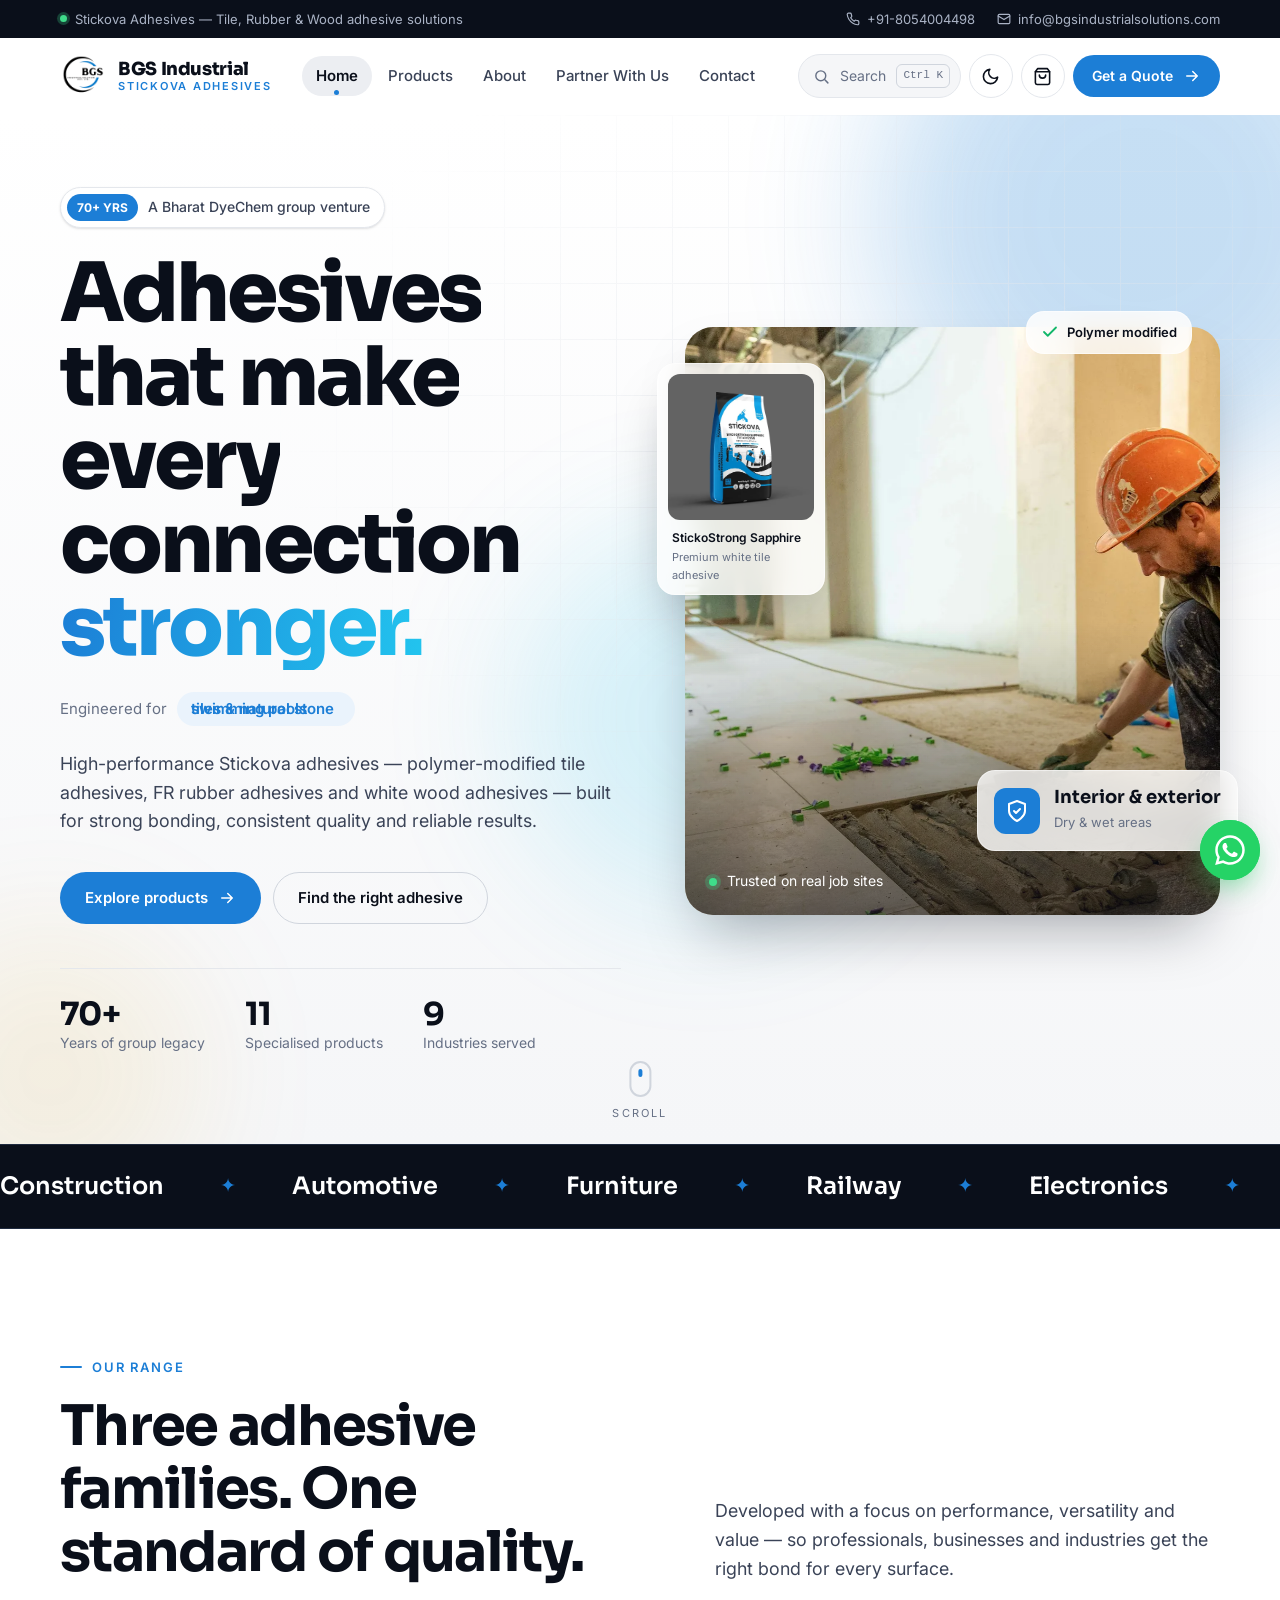
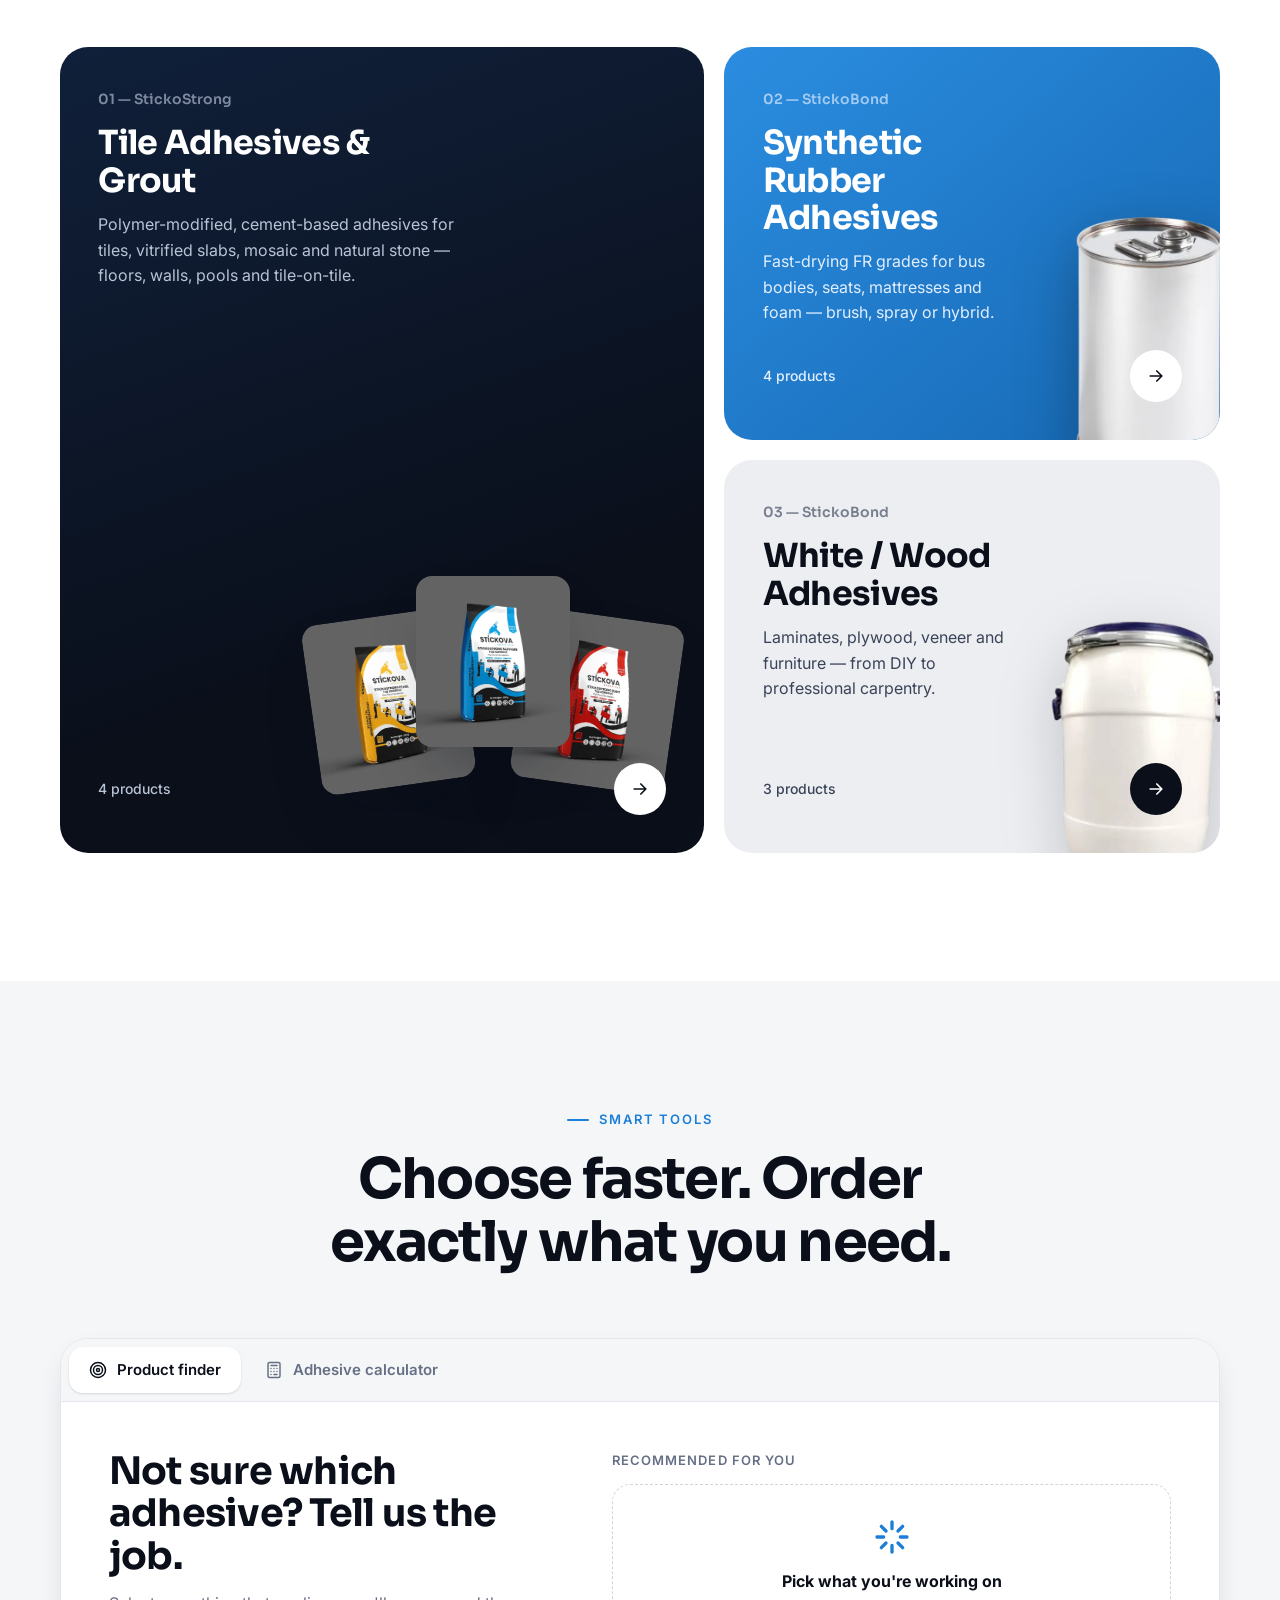
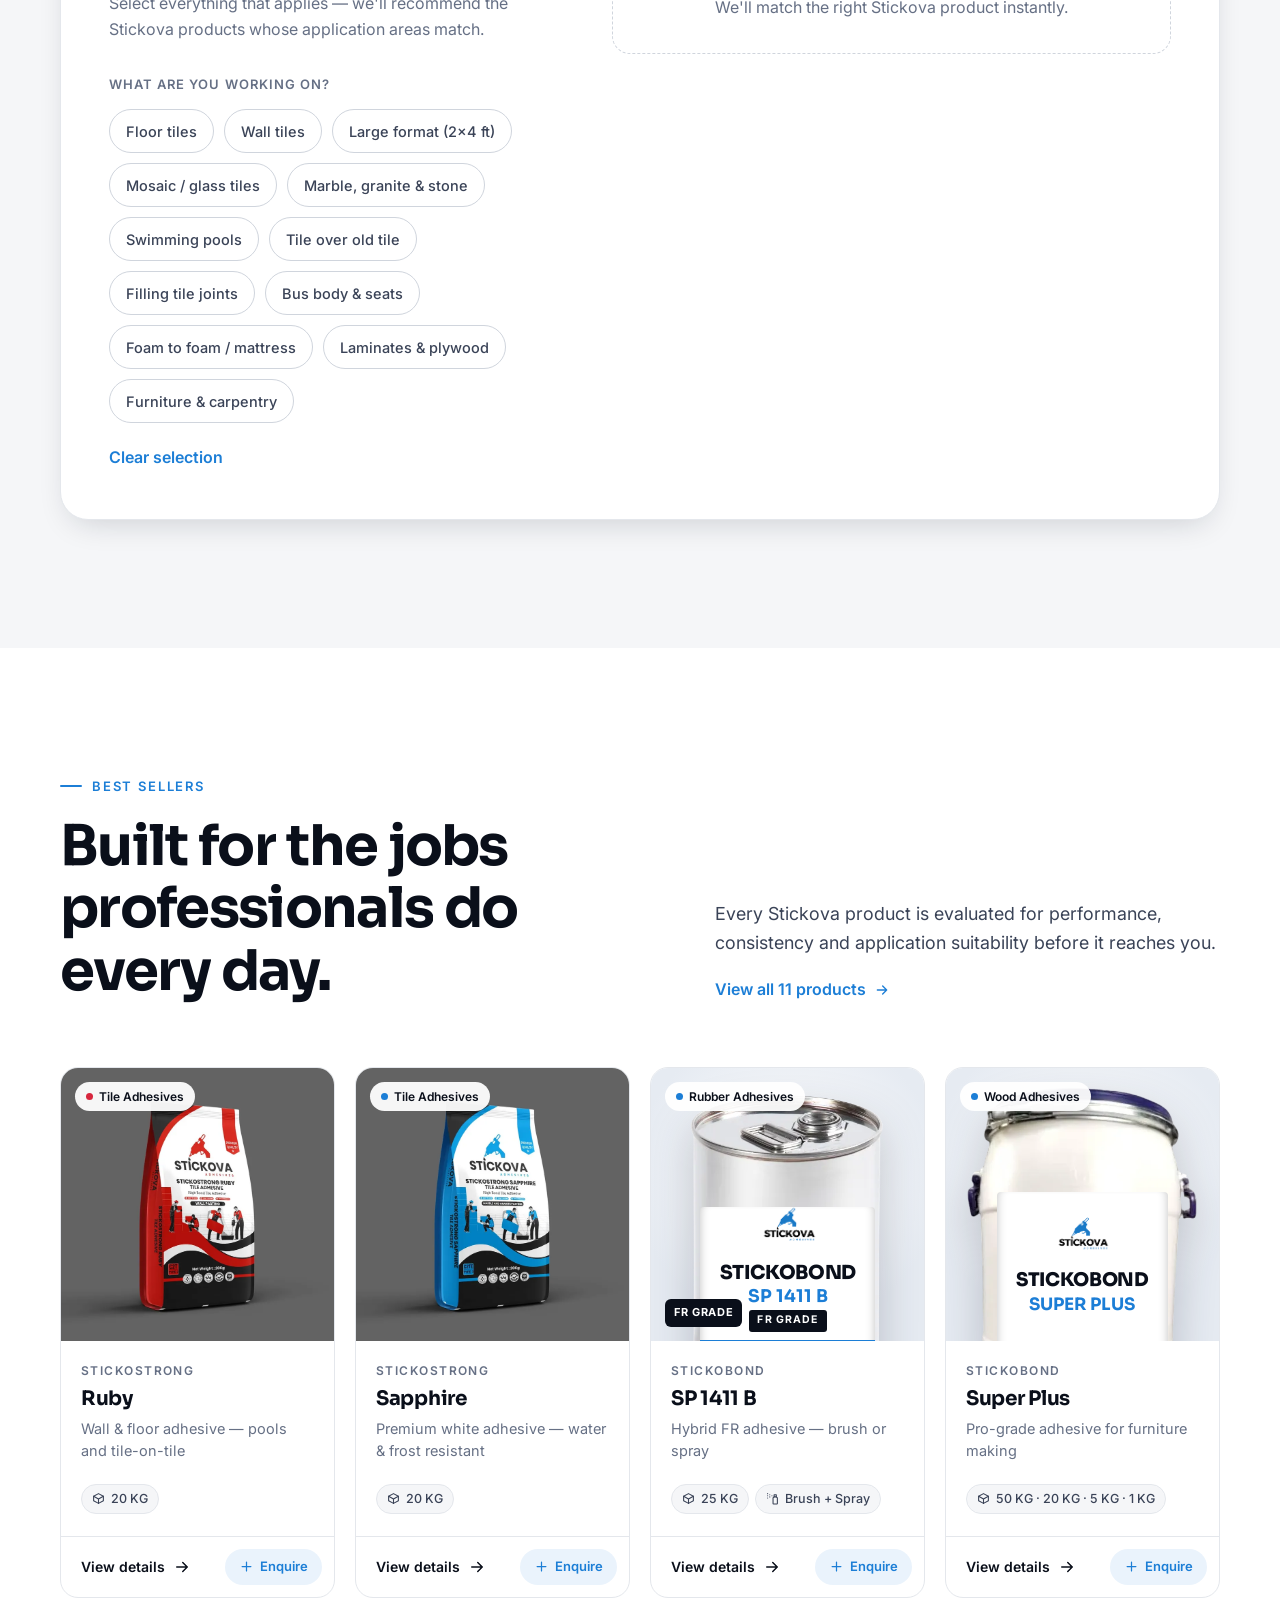
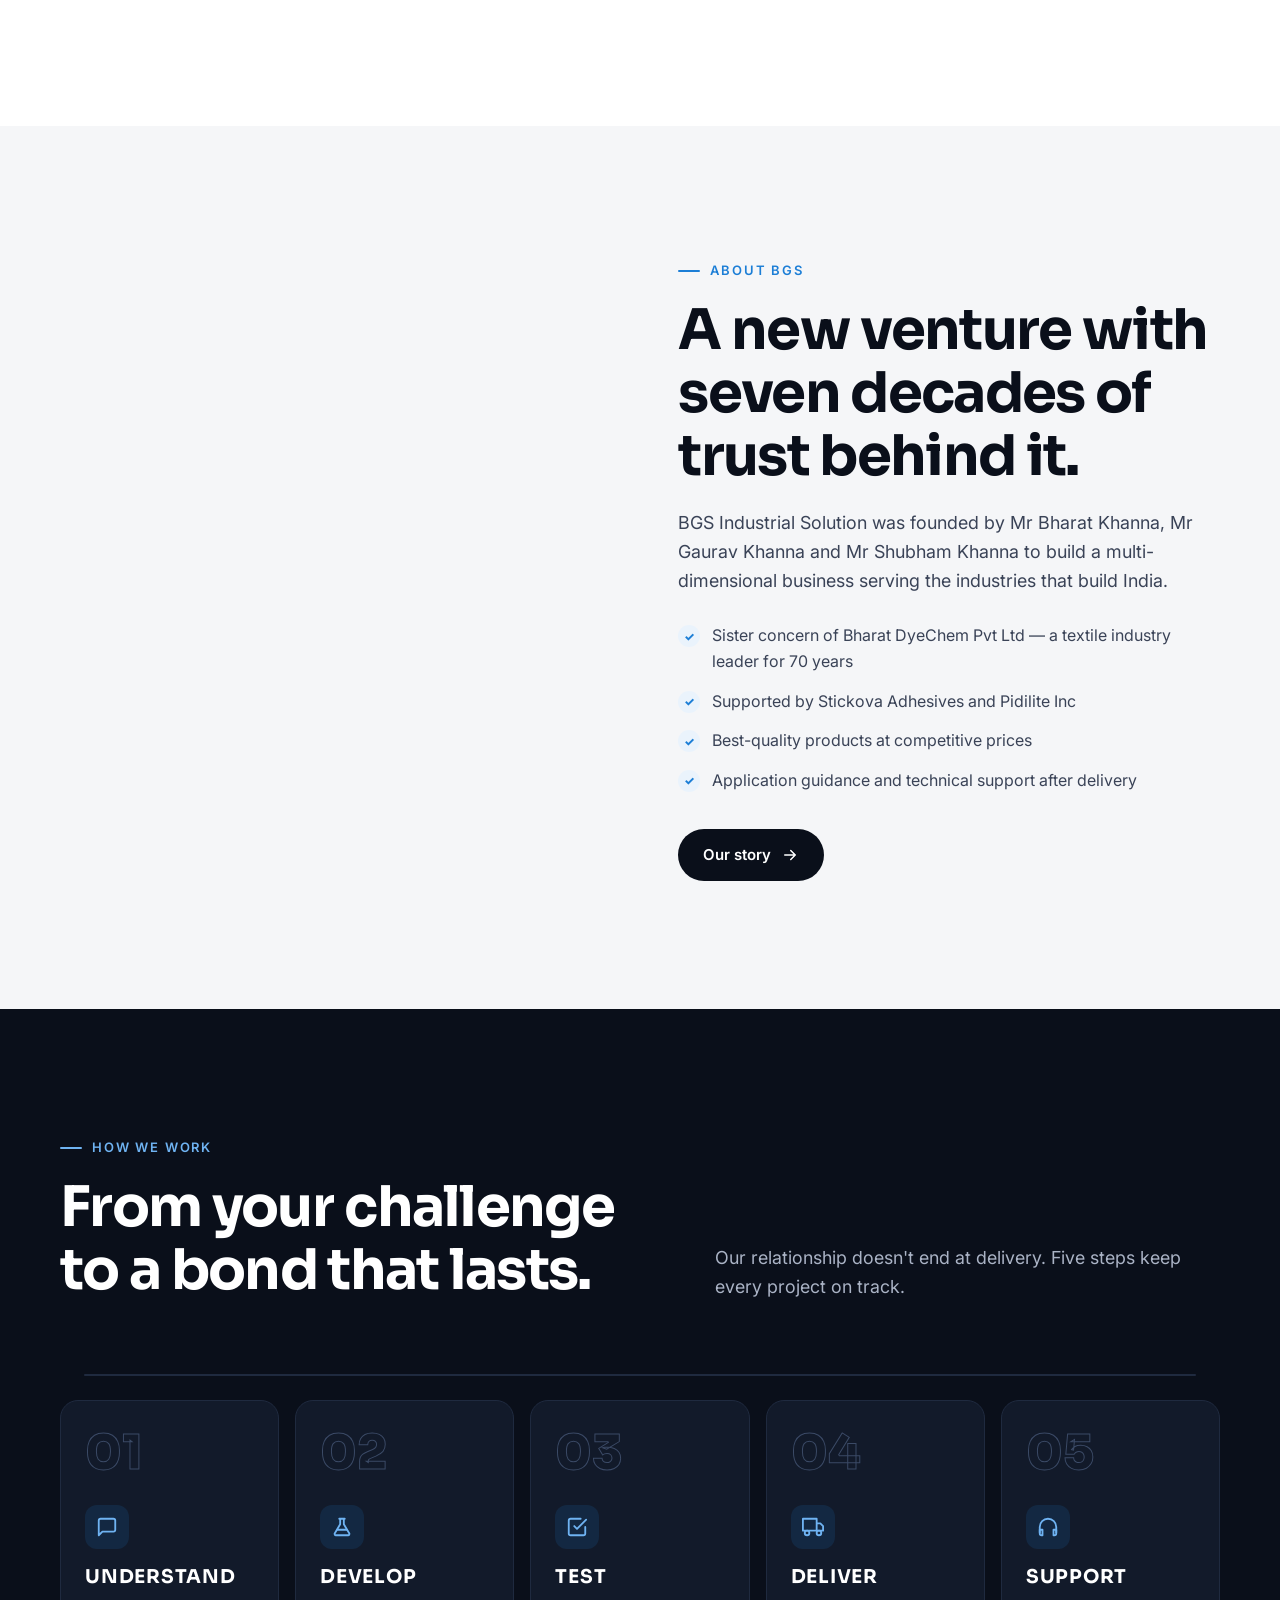
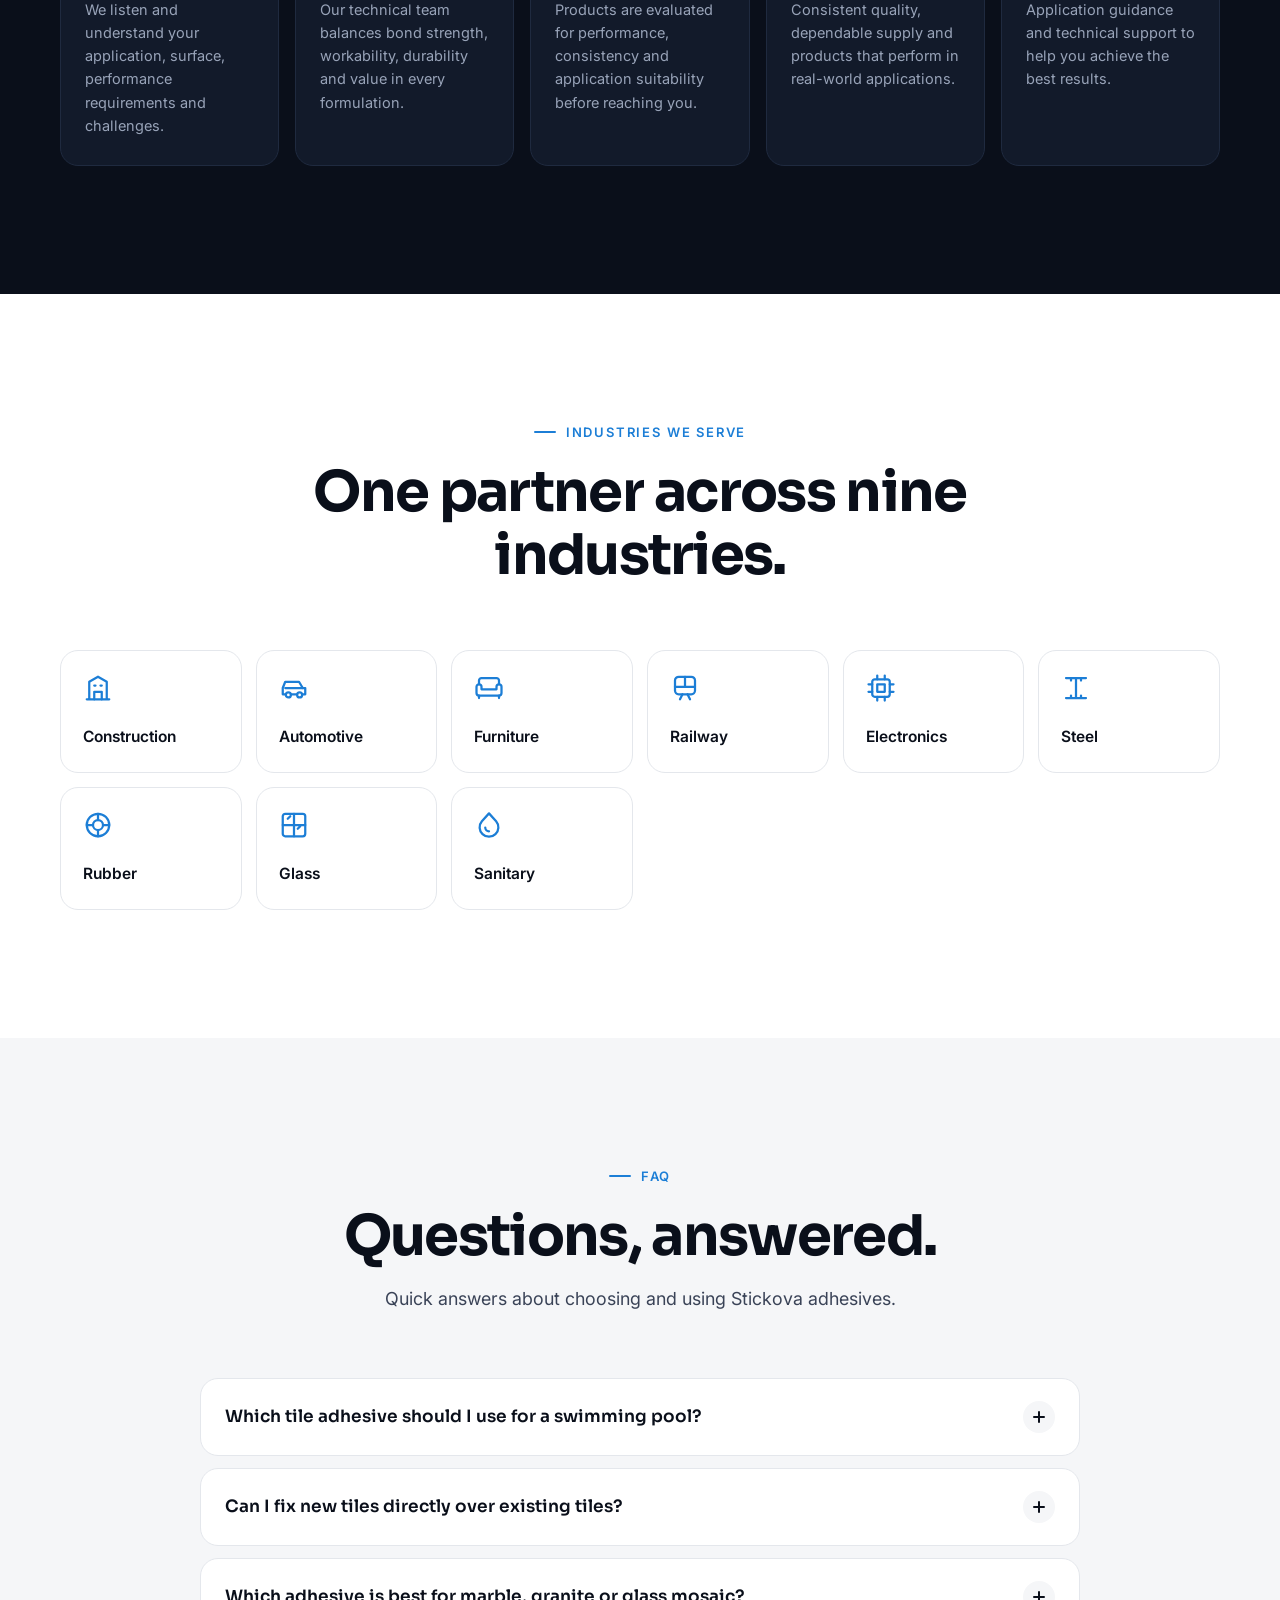
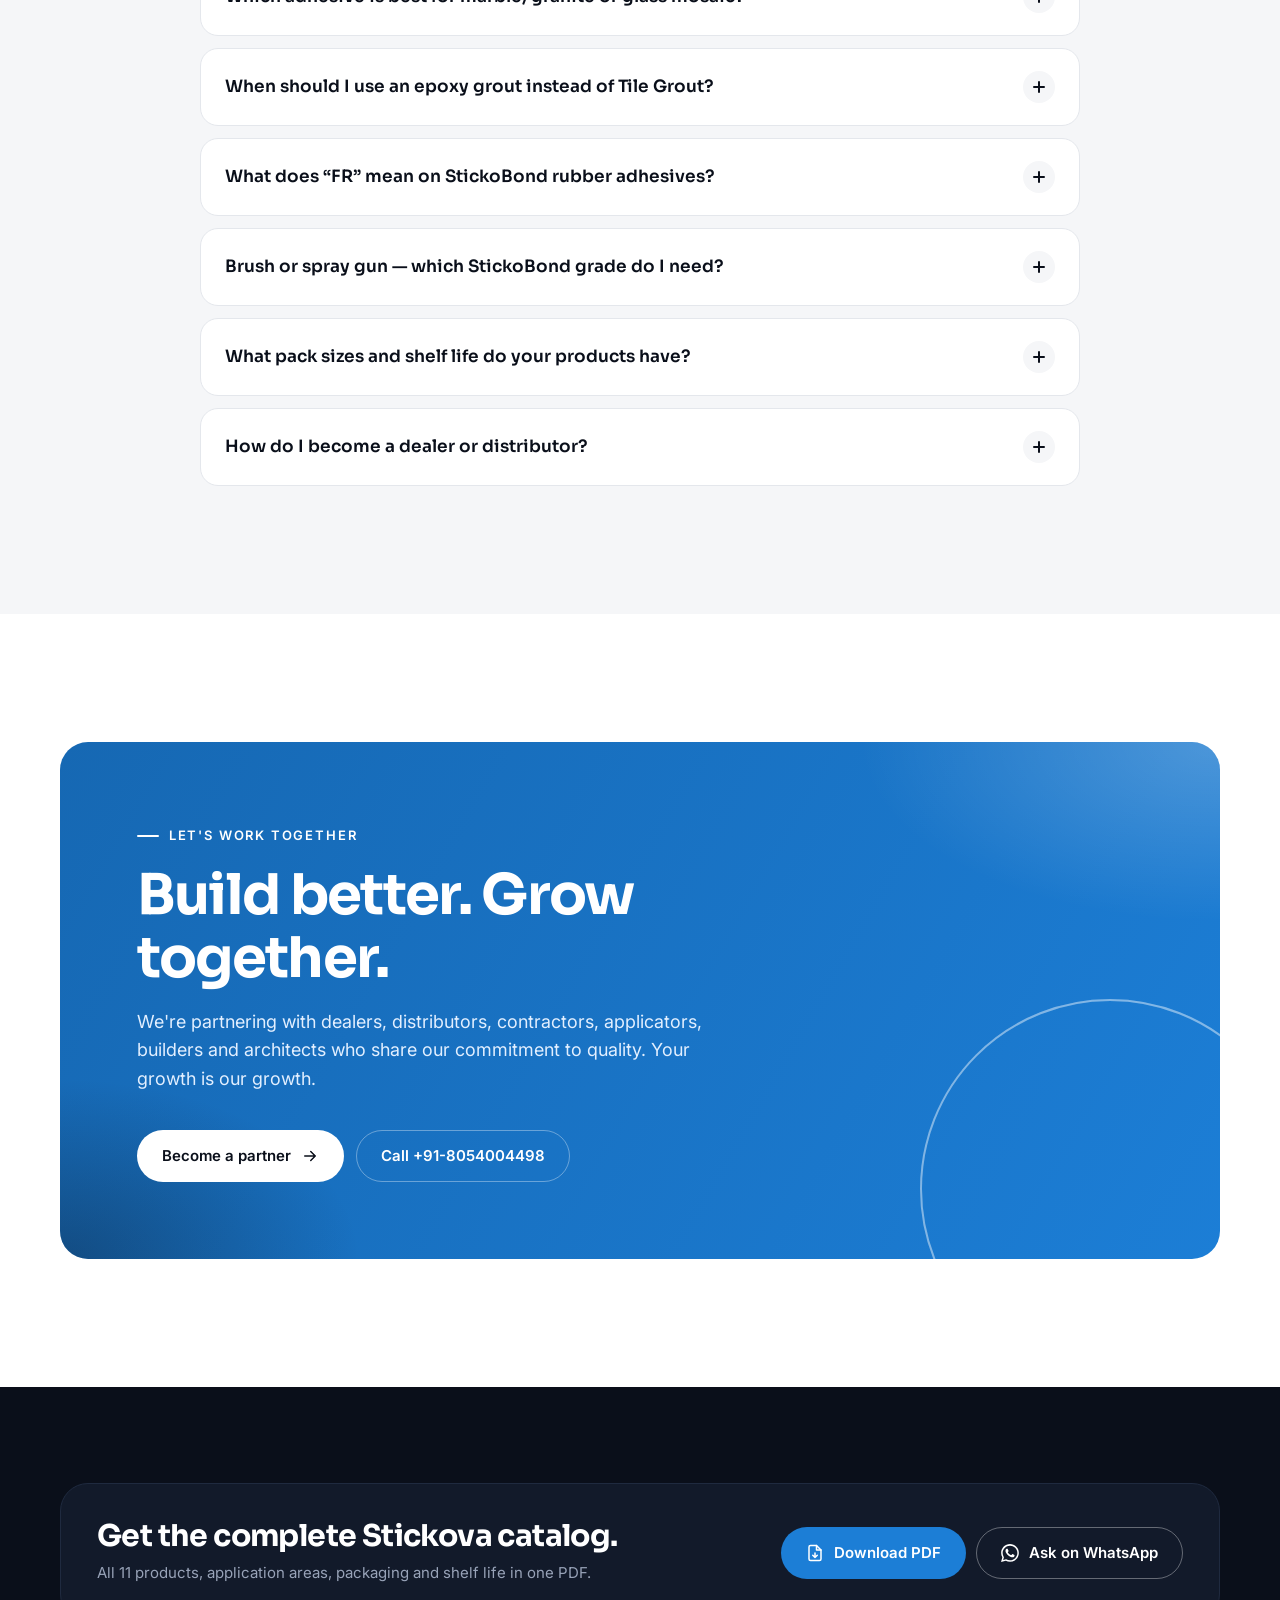
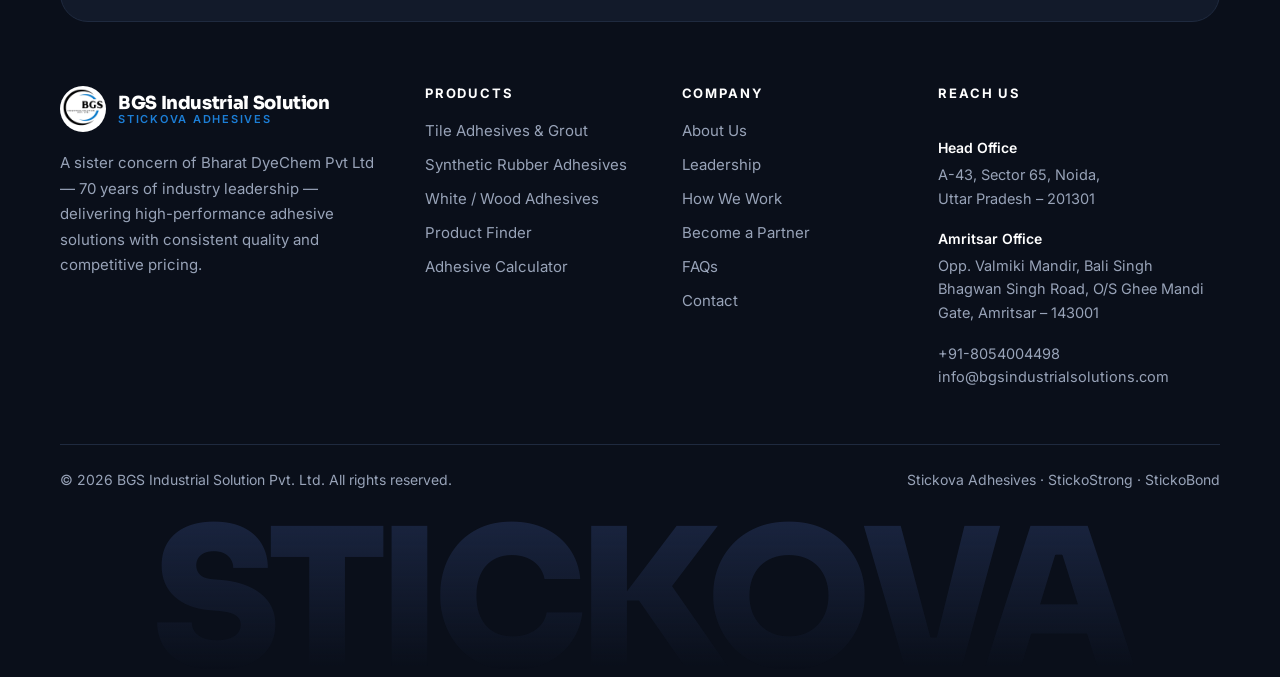
==== commit d9da4cfd: "Upgrade site: animations, dark mode, enquiry list, compare, tools - Motion: intro loader, split-word" ====
--- a/index.html
+++ b/index.html
@@ -2,21 +2,40 @@
 <html lang="en">
 <head>
   <meta charset="utf-8" />
-  <meta name="viewport" content="width=device-width, initial-scale=1" />
+  <meta name="viewport" content="width=device-width, initial-scale=1, viewport-fit=cover" />
   <title>BGS Industrial Solution | Stickova Tile, Rubber &amp; Wood Adhesives</title>
-  <meta name="description" content="Stickova adhesives by BGS Industrial Solution — polymer-modified tile adhesives &amp; grout, FR synthetic rubber adhesives and white wood adhesives. Consistent quality, competitive pricing, technical support." />
-  <meta name="theme-color" content="#0a0f1a" />
+  <meta name="description" content="Stickova adhesives by BGS Industrial Solution — polymer-modified tile adhesives &amp; grout, FR synthetic rubber adhesives and white wood adhesives. Product finder, bag calculator and fast quotes." />
+  <meta name="theme-color" content="#ffffff" />
   <meta property="og:title" content="BGS Industrial Solution — Stickova Adhesives" />
   <meta property="og:description" content="High-performance tile, rubber and wood adhesives for professionals, businesses and industries." />
   <meta property="og:image" content="assets/img/hero-worker.webp" />
   <meta property="og:type" content="website" />
+  <meta name="twitter:card" content="summary_large_image" />
   <link rel="icon" type="image/png" href="assets/img/favicon.png" />
+  <link rel="apple-touch-icon" href="assets/img/apple-touch-icon.png" />
+  <link rel="manifest" href="manifest.webmanifest" />
   <link rel="preconnect" href="https://fonts.googleapis.com" />
   <link rel="preconnect" href="https://fonts.gstatic.com" crossorigin />
   <link href="https://fonts.googleapis.com/css2?family=Inter:wght@400;500;600;700&family=Sora:wght@600;700;800&display=swap" rel="stylesheet" />
   <link rel="stylesheet" href="assets/css/style.css" />
   <link rel="preload" as="image" href="assets/img/hero-worker.webp" />
-  <script>document.documentElement.classList.add("js")</script>
+  <script>!function(d){d.classList.add("js");var t;try{t=JSON.parse(localStorage.getItem("bgs-theme"));if(!sessionStorage.getItem("bgs-seen")&&!matchMedia("(prefers-reduced-motion: reduce)").matches)d.classList.add("is-loading")}catch(e){}d.dataset.theme=t||(matchMedia("(prefers-color-scheme: dark)").matches?"dark":"light")}(document.documentElement)</script>
+  <script type="application/ld+json">
+  {
+    "@context": "https://schema.org",
+    "@type": "Organization",
+    "name": "BGS Industrial Solution Pvt. Ltd.",
+    "brand": { "@type": "Brand", "name": "Stickova Adhesives" },
+    "url": "https://www.bgsindustrialsolution.com/",
+    "logo": "https://www.bgsindustrialsolution.com/assets/img/icon-512.png",
+    "email": "info@bgsindustrialsolutions.com",
+    "telephone": "+91-8054004498",
+    "address": [
+      { "@type": "PostalAddress", "streetAddress": "A-43, Sector 65", "addressLocality": "Noida", "addressRegion": "Uttar Pradesh", "postalCode": "201301", "addressCountry": "IN" },
+      { "@type": "PostalAddress", "streetAddress": "Opp. Valmiki Mandir, Bali Singh Bhagwan Singh Road, O/S Ghee Mandi Gate", "addressLocality": "Amritsar", "addressRegion": "Punjab", "postalCode": "143001", "addressCountry": "IN" }
+    ]
+  }
+  </script>
 </head>
 <body data-page="home">
   <div id="header"></div>
@@ -24,39 +43,52 @@
   <main id="main">
     <!-- ============ HERO ============ -->
     <section class="hero">
+      <div class="hero__bg" aria-hidden="true"><span class="blob blob--1"></span><span class="blob blob--2"></span><span class="blob blob--3"></span></div>
       <div class="container hero__grid">
         <div>
           <span class="hero__badge reveal"><b>70+ YRS</b> A Bharat DyeChem group venture</span>
-          <h1 class="h-display reveal" style="--d:.06s">Adhesives that make every connection <span class="blue">stronger.</span></h1>
-          <p class="lead reveal" style="--d:.12s">High-performance Stickova adhesives — from polymer-modified tile adhesives to FR rubber and white wood adhesives — built for strong bonding, consistent quality and reliable results across every application.</p>
-          <div class="hero__actions reveal" style="--d:.18s">
-            <a class="btn btn--blue" href="products.html">Explore products
+          <h1 class="h-display" data-split>Adhesives that make every connection <span class="text-grad">stronger.</span></h1>
+          <div class="hero__rotator reveal" style="--d:.35s">Engineered for <span class="rotator" data-rotate="tiles &amp; natural stone|swimming pools|bus bodies &amp; seats|foam &amp; mattresses|laminates &amp; plywood|furniture making">tiles</span></div>
+          <p class="lead reveal" style="--d:.42s">High-performance Stickova adhesives — polymer-modified tile adhesives, FR rubber adhesives and white wood adhesives — built for strong bonding, consistent quality and reliable results.</p>
+          <div class="hero__actions reveal" style="--d:.5s">
+            <a class="btn btn--blue" href="products.html" data-magnetic>Explore products
               <svg viewBox="0 0 24 24" fill="none" stroke="currentColor" stroke-width="2" stroke-linecap="round" stroke-linejoin="round" aria-hidden="true"><path d="M5 12h14M13 6l6 6-6 6"/></svg></a>
-            <a class="btn btn--ghost" href="#finder">Find the right adhesive</a>
-          </div>
-          <div class="hero__trust reveal" style="--d:.24s">
+            <a class="btn btn--ghost" href="#tools" data-magnetic>Find the right adhesive</a>
+          </div>
+          <div class="hero__trust reveal" style="--d:.58s">
             <div><strong><span data-count="70">70</span>+</strong><span>Years of group legacy</span></div>
             <div><strong data-count="11">11</strong><span>Specialised products</span></div>
             <div><strong data-count="9">9</strong><span>Industries served</span></div>
           </div>
         </div>
 
-        <div class="hero__visual reveal" style="--d:.1s">
+        <div class="hero__visual reveal reveal--scale" style="--d:.15s">
           <div class="hero__photo">
             <img src="assets/img/hero-worker.webp" alt="Applicator mixing Stickova tile adhesive on a construction site" width="1920" height="1280" fetchpriority="high" />
             <span class="hero__photo-caption"><span class="dot"></span>Trusted on real job sites</span>
           </div>
-          <a class="float-card float-card--pack" href="products.html#sapphire" data-product="sapphire">
-            <img src="assets/img/sapphire.webp" alt="StickoStrong Sapphire pack" width="800" height="887" />
-            <span>StickoStrong Sapphire</span>
-            <small>Premium white tile adhesive</small>
-          </a>
-          <div class="float-card float-card--stat">
-            <span class="ico"><svg viewBox="0 0 24 24" fill="none" stroke="currentColor" stroke-width="2" stroke-linecap="round" stroke-linejoin="round" aria-hidden="true"><path d="M12 22s8-4 8-10V5l-8-3-8 3v7c0 6 8 10 8 10z"/><path d="m9 12 2 2 4-4"/></svg></span>
-            <div><strong>Interior &amp; exterior</strong><span>Dry &amp; wet areas</span></div>
-          </div>
-        </div>
-      </div>
+          <div data-depth="-26" style="position:absolute;inset:0;pointer-events:none">
+            <a class="float-card float-card--pack floaty" href="products.html#sapphire" data-product="sapphire" style="pointer-events:auto">
+              <img src="assets/img/sapphire.webp" alt="StickoStrong Sapphire pack" width="800" height="887" />
+              <span>StickoStrong Sapphire</span>
+              <small>Premium white tile adhesive</small>
+            </a>
+          </div>
+          <div data-depth="18" style="position:absolute;inset:0;pointer-events:none">
+            <div class="float-card float-card--stat floaty--slow">
+              <span class="ico"><svg viewBox="0 0 24 24" fill="none" stroke="currentColor" stroke-width="2" stroke-linecap="round" stroke-linejoin="round" aria-hidden="true"><path d="M12 22s8-4 8-10V5l-8-3-8 3v7c0 6 8 10 8 10z"/><path d="m9 12 2 2 4-4"/></svg></span>
+              <div><strong>Interior &amp; exterior</strong><span>Dry &amp; wet areas</span></div>
+            </div>
+          </div>
+          <div data-depth="32" style="position:absolute;inset:0;pointer-events:none">
+            <div class="float-card float-card--chip floaty">
+              <svg viewBox="0 0 24 24" fill="none" stroke="currentColor" stroke-width="2.4" stroke-linecap="round" stroke-linejoin="round" aria-hidden="true"><path d="M20 6 9 17l-5-5"/></svg>
+              Polymer modified
+            </div>
+          </div>
+        </div>
+      </div>
+      <a class="scroll-hint" href="#range" aria-label="Scroll to content"><span></span>Scroll</a>
     </section>
 
     <!-- ============ INDUSTRIES MARQUEE ============ -->
@@ -67,18 +99,18 @@
     </div>
 
     <!-- ============ CATEGORIES ============ -->
-    <section class="section">
+    <section class="section" id="range">
       <div class="container">
         <div class="section-head section-head--split">
           <div style="display:grid;gap:18px">
             <span class="eyebrow reveal">Our range</span>
-            <h2 class="h-1 reveal">Three adhesive families. One standard of quality.</h2>
+            <h2 class="h-1" data-split>Three adhesive families. One standard of quality.</h2>
           </div>
           <p class="lead reveal">Developed with a focus on performance, versatility and value — so professionals, businesses and industries get the right bond for every surface.</p>
         </div>
 
         <div class="bento">
-          <a class="cat cat--tile reveal" href="products.html#tile">
+          <a class="cat cat--tile spot reveal" href="products.html#tile">
             <div class="cat__body">
               <span class="cat__num">01 — StickoStrong</span>
               <h3 style="margin-top:14px">Tile Adhesives &amp; Grout</h3>
@@ -94,8 +126,7 @@
               <span class="cat__go"><svg viewBox="0 0 24 24" fill="none" stroke="currentColor" stroke-width="2" stroke-linecap="round" stroke-linejoin="round" aria-hidden="true"><path d="M5 12h14M13 6l6 6-6 6"/></svg></span>
             </div>
           </a>
-
-          <a class="cat cat--rubber reveal" href="products.html#rubber" style="--d:.08s">
+          <a class="cat cat--rubber spot reveal" href="products.html#rubber" style="--d:.08s">
             <div class="cat__body">
               <span class="cat__num">02 — StickoBond</span>
               <h3 style="margin-top:14px">Synthetic Rubber Adhesives</h3>
@@ -107,8 +138,7 @@
               <span class="cat__go"><svg viewBox="0 0 24 24" fill="none" stroke="currentColor" stroke-width="2" stroke-linecap="round" stroke-linejoin="round" aria-hidden="true"><path d="M5 12h14M13 6l6 6-6 6"/></svg></span>
             </div>
           </a>
-
-          <a class="cat cat--wood reveal" href="products.html#wood" style="--d:.16s">
+          <a class="cat cat--wood spot reveal" href="products.html#wood" style="--d:.16s">
             <div class="cat__body">
               <span class="cat__num">03 — StickoBond</span>
               <h3 style="margin-top:14px">White / Wood Adhesives</h3>
@@ -124,21 +154,82 @@
       </div>
     </section>
 
-    <!-- ============ PRODUCT FINDER ============ -->
-    <section class="section section--sand" id="finder">
-      <div class="container">
-        <div class="finder reveal">
-          <div>
-            <span class="eyebrow">Product finder</span>
-            <h2 class="h-2" style="margin-top:16px">Not sure which adhesive? Tell us the job.</h2>
-            <p class="muted" style="margin-top:14px">Select everything that applies — we'll recommend the Stickova products whose application areas match.</p>
-            <p class="finder__step" style="margin-top:32px">What are you working on?</p>
-            <div class="finder__options" id="finderOptions" role="group" aria-label="Application"></div>
-            <button type="button" class="link-arrow" id="finderReset" style="margin-top:22px">Clear selection</button>
-          </div>
-          <div>
-            <p class="finder__step">Recommended for you</p>
-            <div class="finder__results" id="finderResults" aria-live="polite"></div>
+    <!-- ============ SMART TOOLS ============ -->
+    <section class="section section--sand" id="tools">
+      <span id="calculator" style="position:absolute;top:0" aria-hidden="true"></span>
+      <div class="container">
+        <div class="section-head section-head--center">
+          <span class="eyebrow reveal">Smart tools</span>
+          <h2 class="h-1" data-split>Choose faster. Order exactly what you need.</h2>
+        </div>
+        <div class="tools reveal">
+          <div class="tools__tabs" role="tablist" aria-label="Tools">
+            <span class="tools__ind" aria-hidden="true"></span>
+            <button class="tools__tab" role="tab" id="tab-finder" data-tab="finder" aria-controls="panel-finder" aria-selected="true">
+              <svg viewBox="0 0 24 24" fill="none" stroke="currentColor" stroke-width="2" stroke-linecap="round" stroke-linejoin="round" aria-hidden="true"><circle cx="12" cy="12" r="10"/><circle cx="12" cy="12" r="6"/><circle cx="12" cy="12" r="2"/></svg>Product finder</button>
+            <button class="tools__tab" role="tab" id="tab-calc" data-tab="calc" aria-controls="panel-calc" aria-selected="false" tabindex="-1">
+              <svg viewBox="0 0 24 24" fill="none" stroke="currentColor" stroke-width="2" stroke-linecap="round" stroke-linejoin="round" aria-hidden="true"><rect x="4" y="2" width="16" height="20" rx="2"/><path d="M8 6h8M8 10h.01M12 10h.01M16 10h.01M8 14h.01M12 14h.01M16 14h.01M8 18h.01M12 18h4"/></svg>Adhesive calculator</button>
+          </div>
+
+          <div class="tools__panel" id="panel-finder" role="tabpanel" aria-labelledby="tab-finder">
+            <div class="finder" id="finder">
+              <div>
+                <h3 class="h-2">Not sure which adhesive? Tell us the job.</h3>
+                <p class="muted" style="margin-top:14px">Select everything that applies — we'll recommend the Stickova products whose application areas match.</p>
+                <p class="finder__step" style="margin-top:32px">What are you working on?</p>
+                <div class="finder__options" id="finderOptions" role="group" aria-label="Application"></div>
+                <button type="button" class="link-arrow" id="finderReset" style="margin-top:22px">Clear selection</button>
+              </div>
+              <div>
+                <p class="finder__step">Recommended for you</p>
+                <div class="finder__results" id="finderResults" aria-live="polite"></div>
+              </div>
+            </div>
+          </div>
+
+          <div class="tools__panel" id="panel-calc" role="tabpanel" aria-labelledby="tab-calc" hidden>
+            <div class="calc" id="calc">
+              <div class="calc__fields">
+                <div>
+                  <h3 class="h-2">How many bags do you need?</h3>
+                  <p class="muted" style="margin-top:12px">Estimate StickoStrong tile adhesive for your area in seconds — then add it straight to your enquiry.</p>
+                </div>
+                <div class="field">
+                  <label for="calcArea">Area to tile</label>
+                  <div class="calc__area">
+                    <input id="calcArea" type="number" min="0" step="1" inputmode="decimal" />
+                    <span id="calcUnitLbl" class="muted">m²</span>
+                    <div class="seg" role="group" aria-label="Unit" style="margin-left:auto">
+                      <button type="button" data-unit="m2" aria-pressed="true">m²</button>
+                      <button type="button" data-unit="ft2" aria-pressed="false">sq ft</button>
+                    </div>
+                  </div>
+                  <input id="calcRange" class="range" type="range" min="1" max="500" step="1" aria-label="Area slider" />
+                </div>
+                <div class="form__row">
+                  <div class="field"><label for="calcTrowel">Trowel / bed size</label><select id="calcTrowel" aria-describedby="calcTrowelHint"></select><span class="form__note" id="calcTrowelHint"></span></div>
+                  <div class="field"><label for="calcProduct">Adhesive</label><select id="calcProduct"></select></div>
+                </div>
+                <div class="field">
+                  <label>Wastage allowance</label>
+                  <div class="seg" id="calcWastage" role="group" aria-label="Wastage allowance" style="justify-self:start"></div>
+                </div>
+              </div>
+              <div class="calc__out" aria-live="polite">
+                <span class="eyebrow" style="color:#6fb3f2">Your estimate</span>
+                <div class="calc__big"><strong id="calcBags">0</strong><span>bags × 20 KG</span></div>
+                <div class="bags" id="calcBagIcons" aria-hidden="true"></div>
+                <p>of <b id="calcProdName" style="color:#fff"></b></p>
+                <div class="calc__rows">
+                  <div><span>Area</span><b id="calcM2">—</b></div>
+                  <div><span>Coverage rate</span><b id="calcRate">—</b></div>
+                  <div><span>Total adhesive (incl. wastage)</span><b id="calcKg">—</b></div>
+                </div>
+                <button class="btn btn--light" type="button" id="calcAdd">
+                  <svg viewBox="0 0 24 24" fill="none" stroke="currentColor" stroke-width="2" stroke-linecap="round" stroke-linejoin="round" aria-hidden="true"><path d="M12 5v14M5 12h14"/></svg><span class="lbl">Add to enquiry</span></button>
+                <p class="calc__note">Indicative estimate using typical consumption for each notch-trowel size. Actual usage depends on substrate, tile size and back-buttering — our technical team will confirm before you order.</p>
+              </div>
+            </div>
           </div>
         </div>
       </div>
@@ -150,7 +241,7 @@
         <div class="section-head section-head--split">
           <div style="display:grid;gap:18px">
             <span class="eyebrow reveal">Best sellers</span>
-            <h2 class="h-1 reveal">Built for the jobs professionals do every day.</h2>
+            <h2 class="h-1" data-split>Built for the jobs professionals do every day.</h2>
           </div>
           <div class="reveal" style="display:grid;gap:20px;justify-items:start">
             <p class="lead">Every Stickova product is evaluated for performance, consistency and application suitability before it reaches you.</p>
@@ -164,24 +255,24 @@
     <!-- ============ ABOUT ============ -->
     <section class="section section--sand">
       <div class="container split">
-        <div class="split__img reveal">
-          <img src="assets/img/building.webp" alt="Modern high-rise buildings" loading="lazy" width="1000" height="1333" />
+        <div class="split__img clip-reveal">
+          <img src="assets/img/building.webp" alt="Modern high-rise buildings" loading="lazy" width="1000" height="1333" data-parallax="0.12" />
           <div class="legacy-badge">
-            <strong>70</strong>
+            <strong><span data-count="70">70</span></strong>
             <span>years of market leadership through our sister concern, <b>Bharat DyeChem Pvt Ltd</b></span>
           </div>
         </div>
         <div>
           <span class="eyebrow reveal">About BGS</span>
-          <h2 class="h-1 reveal" style="margin-top:18px">A new venture with seven decades of trust behind it.</h2>
+          <h2 class="h-1" data-split style="margin-top:18px">A new venture with seven decades of trust behind it.</h2>
           <p class="lead reveal" style="margin-top:22px">BGS Industrial Solution was founded by Mr Bharat Khanna, Mr Gaurav Khanna and Mr Shubham Khanna to build a multi-dimensional business serving the industries that build India.</p>
-          <ul class="ticks reveal">
-            <li>Sister concern of Bharat DyeChem Pvt Ltd — a textile industry leader for 70 years</li>
-            <li>Supported by Stickova Adhesives and Pidilite Inc</li>
-            <li>Best-quality products at competitive prices</li>
-            <li>Application guidance and technical support after delivery</li>
+          <ul class="ticks">
+            <li class="reveal reveal--right">Sister concern of Bharat DyeChem Pvt Ltd — a textile industry leader for 70 years</li>
+            <li class="reveal reveal--right" style="--d:.06s">Supported by Stickova Adhesives and Pidilite Inc</li>
+            <li class="reveal reveal--right" style="--d:.12s">Best-quality products at competitive prices</li>
+            <li class="reveal reveal--right" style="--d:.18s">Application guidance and technical support after delivery</li>
           </ul>
-          <div class="reveal" style="margin-top:36px"><a class="btn btn--dark" href="about.html">Our story <svg viewBox="0 0 24 24" fill="none" stroke="currentColor" stroke-width="2" stroke-linecap="round" stroke-linejoin="round" aria-hidden="true"><path d="M5 12h14M13 6l6 6-6 6"/></svg></a></div>
+          <div class="reveal" style="margin-top:36px"><a class="btn" href="about.html" data-magnetic>Our story <svg viewBox="0 0 24 24" fill="none" stroke="currentColor" stroke-width="2" stroke-linecap="round" stroke-linejoin="round" aria-hidden="true"><path d="M5 12h14M13 6l6 6-6 6"/></svg></a></div>
         </div>
       </div>
     </section>
@@ -192,16 +283,16 @@
         <div class="section-head section-head--split">
           <div style="display:grid;gap:18px">
             <span class="eyebrow reveal">How we work</span>
-            <h2 class="h-1 reveal">From your challenge to a bond that lasts.</h2>
+            <h2 class="h-1" data-split>From your challenge to a bond that lasts.</h2>
           </div>
           <p class="lead reveal">Our relationship doesn't end at delivery. Five steps keep every project on track.</p>
         </div>
         <ol class="process">
-          <li class="step reveal"><span class="step__num">01</span><span class="step__ico"><svg viewBox="0 0 24 24" fill="none" stroke="currentColor" stroke-width="2" stroke-linecap="round" stroke-linejoin="round" aria-hidden="true"><path d="M21 15a2 2 0 0 1-2 2H7l-4 4V5a2 2 0 0 1 2-2h14a2 2 0 0 1 2 2z"/></svg></span><h3>Understand</h3><p>We listen and understand your application, surface, performance requirements and challenges.</p></li>
-          <li class="step reveal" style="--d:.06s"><span class="step__num">02</span><span class="step__ico"><svg viewBox="0 0 24 24" fill="none" stroke="currentColor" stroke-width="2" stroke-linecap="round" stroke-linejoin="round" aria-hidden="true"><path d="M9 3h6M10 3v6L4 19a1.5 1.5 0 0 0 1.3 2h13.4a1.5 1.5 0 0 0 1.3-2L14 9V3"/><path d="M7 15h10"/></svg></span><h3>Develop</h3><p>Our technical team balances bond strength, workability, durability and value in every formulation.</p></li>
-          <li class="step reveal" style="--d:.12s"><span class="step__num">03</span><span class="step__ico"><svg viewBox="0 0 24 24" fill="none" stroke="currentColor" stroke-width="2" stroke-linecap="round" stroke-linejoin="round" aria-hidden="true"><path d="M9 11l3 3L22 4"/><path d="M21 12v7a2 2 0 0 1-2 2H5a2 2 0 0 1-2-2V5a2 2 0 0 1 2-2h11"/></svg></span><h3>Test</h3><p>Products are evaluated for performance, consistency and application suitability before reaching you.</p></li>
-          <li class="step reveal" style="--d:.18s"><span class="step__num">04</span><span class="step__ico"><svg viewBox="0 0 24 24" fill="none" stroke="currentColor" stroke-width="2" stroke-linecap="round" stroke-linejoin="round" aria-hidden="true"><path d="M1 3h15v13H1zM16 8h4l3 3v5h-7z"/><circle cx="5.5" cy="18.5" r="2.5"/><circle cx="18.5" cy="18.5" r="2.5"/></svg></span><h3>Deliver</h3><p>Consistent quality, dependable supply and products that perform in real-world applications.</p></li>
-          <li class="step reveal" style="--d:.24s"><span class="step__num">05</span><span class="step__ico"><svg viewBox="0 0 24 24" fill="none" stroke="currentColor" stroke-width="2" stroke-linecap="round" stroke-linejoin="round" aria-hidden="true"><path d="M3 18v-6a9 9 0 0 1 18 0v6"/><path d="M21 19a2 2 0 0 1-2 2h-1v-6h3zM3 19a2 2 0 0 0 2 2h1v-6H3z"/></svg></span><h3>Support</h3><p>Application guidance and technical support to help you achieve the best results.</p></li>
+          <li class="step spot reveal"><span class="step__num">01</span><span class="step__ico"><svg viewBox="0 0 24 24" fill="none" stroke="currentColor" stroke-width="2" stroke-linecap="round" stroke-linejoin="round" aria-hidden="true"><path d="M21 15a2 2 0 0 1-2 2H7l-4 4V5a2 2 0 0 1 2-2h14a2 2 0 0 1 2 2z"/></svg></span><h3>Understand</h3><p>We listen and understand your application, surface, performance requirements and challenges.</p></li>
+          <li class="step spot reveal" style="--d:.08s"><span class="step__num">02</span><span class="step__ico"><svg viewBox="0 0 24 24" fill="none" stroke="currentColor" stroke-width="2" stroke-linecap="round" stroke-linejoin="round" aria-hidden="true"><path d="M9 3h6M10 3v6L4 19a1.5 1.5 0 0 0 1.3 2h13.4a1.5 1.5 0 0 0 1.3-2L14 9V3"/><path d="M7 15h10"/></svg></span><h3>Develop</h3><p>Our technical team balances bond strength, workability, durability and value in every formulation.</p></li>
+          <li class="step spot reveal" style="--d:.16s"><span class="step__num">03</span><span class="step__ico"><svg viewBox="0 0 24 24" fill="none" stroke="currentColor" stroke-width="2" stroke-linecap="round" stroke-linejoin="round" aria-hidden="true"><path d="M9 11l3 3L22 4"/><path d="M21 12v7a2 2 0 0 1-2 2H5a2 2 0 0 1-2-2V5a2 2 0 0 1 2-2h11"/></svg></span><h3>Test</h3><p>Products are evaluated for performance, consistency and application suitability before reaching you.</p></li>
+          <li class="step spot reveal" style="--d:.24s"><span class="step__num">04</span><span class="step__ico"><svg viewBox="0 0 24 24" fill="none" stroke="currentColor" stroke-width="2" stroke-linecap="round" stroke-linejoin="round" aria-hidden="true"><path d="M1 3h15v13H1zM16 8h4l3 3v5h-7z"/><circle cx="5.5" cy="18.5" r="2.5"/><circle cx="18.5" cy="18.5" r="2.5"/></svg></span><h3>Deliver</h3><p>Consistent quality, dependable supply and products that perform in real-world applications.</p></li>
+          <li class="step spot reveal" style="--d:.32s"><span class="step__num">05</span><span class="step__ico"><svg viewBox="0 0 24 24" fill="none" stroke="currentColor" stroke-width="2" stroke-linecap="round" stroke-linejoin="round" aria-hidden="true"><path d="M3 18v-6a9 9 0 0 1 18 0v6"/><path d="M21 19a2 2 0 0 1-2 2h-1v-6h3zM3 19a2 2 0 0 0 2 2h1v-6H3z"/></svg></span><h3>Support</h3><p>Application guidance and technical support to help you achieve the best results.</p></li>
         </ol>
       </div>
     </section>
@@ -211,13 +302,13 @@
       <div class="container">
         <div class="section-head section-head--center">
           <span class="eyebrow reveal">Industries we serve</span>
-          <h2 class="h-1 reveal">One partner across nine industries.</h2>
+          <h2 class="h-1" data-split>One partner across nine industries.</h2>
         </div>
         <div class="industries">
           <div class="industry reveal"><svg viewBox="0 0 24 24" fill="none" stroke="currentColor" stroke-width="1.8" stroke-linecap="round" stroke-linejoin="round" aria-hidden="true"><path d="M3 21h18M5 21V7l7-4 7 4v14"/><path d="M9 21v-6h6v6M9 10h1M14 10h1"/></svg><span>Construction</span></div>
           <div class="industry reveal" style="--d:.04s"><svg viewBox="0 0 24 24" fill="none" stroke="currentColor" stroke-width="1.8" stroke-linecap="round" stroke-linejoin="round" aria-hidden="true"><path d="M5 17H3v-5l2-5h11l3 5h2v5h-2"/><circle cx="7.5" cy="17.5" r="2"/><circle cx="16.5" cy="17.5" r="2"/><path d="M9.5 17h5M5 12h14"/></svg><span>Automotive</span></div>
           <div class="industry reveal" style="--d:.08s"><svg viewBox="0 0 24 24" fill="none" stroke="currentColor" stroke-width="1.8" stroke-linecap="round" stroke-linejoin="round" aria-hidden="true"><path d="M20 9V6a2 2 0 0 0-2-2H6a2 2 0 0 0-2 2v3"/><path d="M2 11v5a2 2 0 0 0 2 2h16a2 2 0 0 0 2-2v-5a2 2 0 0 0-4 0v2H6v-2a2 2 0 0 0-4 0z"/><path d="M4 18v2M20 18v2"/></svg><span>Furniture</span></div>
-          <div class="industry reveal" style="--d:.12s"><svg viewBox="0 0 24 24" fill="none" stroke="currentColor" stroke-width="1.8" stroke-linecap="round" stroke-linejoin="round" aria-hidden="true"><rect x="4" y="3" width="16" height="14" rx="3"/><path d="M4 11h16M12 3v8M8 21l2-4M16 21l-2-4"/><circle cx="8" cy="14" r=".5"/><circle cx="16" cy="14" r=".5"/></svg><span>Railway</span></div>
+          <div class="industry reveal" style="--d:.12s"><svg viewBox="0 0 24 24" fill="none" stroke="currentColor" stroke-width="1.8" stroke-linecap="round" stroke-linejoin="round" aria-hidden="true"><rect x="4" y="3" width="16" height="14" rx="3"/><path d="M4 11h16M12 3v8M8 21l2-4M16 21l-2-4"/></svg><span>Railway</span></div>
           <div class="industry reveal" style="--d:.16s"><svg viewBox="0 0 24 24" fill="none" stroke="currentColor" stroke-width="1.8" stroke-linecap="round" stroke-linejoin="round" aria-hidden="true"><rect x="5" y="5" width="14" height="14" rx="2"/><rect x="9" y="9" width="6" height="6"/><path d="M9 2v3M15 2v3M9 19v3M15 19v3M2 9h3M2 15h3M19 9h3M19 15h3"/></svg><span>Electronics</span></div>
           <div class="industry reveal" style="--d:.2s"><svg viewBox="0 0 24 24" fill="none" stroke="currentColor" stroke-width="1.8" stroke-linecap="round" stroke-linejoin="round" aria-hidden="true"><path d="M4 4h16M4 20h16M12 4v16M8 4v2M16 4v2M8 18v2M16 18v2"/></svg><span>Steel</span></div>
           <div class="industry reveal" style="--d:.24s"><svg viewBox="0 0 24 24" fill="none" stroke="currentColor" stroke-width="1.8" stroke-linecap="round" stroke-linejoin="round" aria-hidden="true"><circle cx="12" cy="12" r="9"/><circle cx="12" cy="12" r="4"/><path d="M12 3v5M12 16v5M3 12h5M16 12h5"/></svg><span>Rubber</span></div>
@@ -227,15 +318,28 @@
       </div>
     </section>
 
+    <!-- ============ FAQ ============ -->
+    <section class="section section--sand" id="faq">
+      <div class="container">
+        <div class="section-head section-head--center">
+          <span class="eyebrow reveal">FAQ</span>
+          <h2 class="h-1" data-split>Questions, answered.</h2>
+          <p class="lead reveal">Quick answers about choosing and using Stickova adhesives.</p>
+        </div>
+        <div class="faq" id="faqList"></div>
+      </div>
+    </section>
+
     <!-- ============ CTA ============ -->
-    <section class="section" style="padding-top:0">
-      <div class="container">
-        <div class="cta-band reveal">
-          <span class="eyebrow" style="color:#fff">Let's work together</span>
+    <section class="section">
+      <div class="container">
+        <div class="cta-band reveal reveal--scale">
+          <div class="cta-band__rings" aria-hidden="true"><span></span><span></span><span></span></div>
+          <span class="eyebrow">Let's work together</span>
           <h2 class="h-1" style="margin-top:18px">Build better. Grow together.</h2>
           <p>We're partnering with dealers, distributors, contractors, applicators, builders and architects who share our commitment to quality. Your growth is our growth.</p>
           <div class="cta-band__actions">
-            <a class="btn btn--light" href="partner.html">Become a partner <svg viewBox="0 0 24 24" fill="none" stroke="currentColor" stroke-width="2" stroke-linecap="round" stroke-linejoin="round" aria-hidden="true"><path d="M5 12h14M13 6l6 6-6 6"/></svg></a>
+            <a class="btn btn--light" href="partner.html" data-magnetic>Become a partner <svg viewBox="0 0 24 24" fill="none" stroke="currentColor" stroke-width="2" stroke-linecap="round" stroke-linejoin="round" aria-hidden="true"><path d="M5 12h14M13 6l6 6-6 6"/></svg></a>
             <a class="btn btn--outline-light" href="tel:+918054004498">Call +91-8054004498</a>
           </div>
         </div>
--- a/assets/css/style.css
+++ b/assets/css/style.css
@@ -1,38 +1,48 @@
 /* =========================================================
    BGS Industrial Solution — Stickova Adhesives
-   Design system + components
+   Design system, components, motion
    ========================================================= */
 
+/* ---------- Tokens ---------- */
 :root {
+  color-scheme: light;
   /* Brand */
   --blue: #1c7ed6;
   --blue-600: #1668b3;
   --blue-700: #0f4f8a;
-  --blue-50: #eaf3fc;
-  --blue-100: #d3e6f8;
-
-  /* Neutrals */
-  --ink: #0a0f1a;
-  --ink-2: #1b2232;
-  --ink-3: #3a4357;
+  --blue-300: #6fb3f2;
+  --blue-soft: #eaf3fc;
+  --cyan: #22c3ee;
+
+  /* Surfaces & text (themeable) */
+  --bg: #ffffff;
+  --surface: #ffffff;
+  --surface-2: #f5f6f8;
+  --surface-3: #eceef2;
+  --elev: #ffffff;
+  --glass: rgba(255, 255, 255, 0.82);
+  --text-strong: #0a0f1a;
+  --text: #1b2232;
+  --text-2: #3a4357;
   --muted: #667085;
   --line: #e4e7ec;
   --line-2: #d0d5dd;
-  --paper: #ffffff;
-  --sand: #f5f6f8;
-  --sand-2: #eceef2;
-
-  /* Accents (product lines) */
-  --pearl: #e9a800;
-  --ruby: #d7263d;
-  --sapphire: #1c7ed6;
-  --grout: #138a80;
-
-  /* Type */
+  --pack-bg: radial-gradient(circle at 50% 40%, #ffffff 0%, #e6ebf2 72%);
+  --photo-bg: #4a4d52;
+
+  /* Always-dark band (footer, marquee, dark sections) */
+  --night: #0a0f1a;
+  --night-2: #121a2a;
+  --night-3: #15213a;
+  --night-line: #1f2a3f;
+  --night-text: #aab3c5;
+
+  --success: #12b76a;
+  --danger: #d92d20;
+
   --font-display: "Sora", ui-sans-serif, system-ui, sans-serif;
   --font-body: "Inter", ui-sans-serif, system-ui, -apple-system, "Segoe UI", sans-serif;
 
-  /* Layout */
   --container: 1240px;
   --gutter: clamp(16px, 4vw, 40px);
   --radius-sm: 10px;
@@ -41,66 +51,90 @@
   --header-h: 76px;
 
   --shadow-sm: 0 1px 2px rgba(16, 24, 40, 0.06), 0 1px 3px rgba(16, 24, 40, 0.08);
-  --shadow: 0 12px 32px -12px rgba(16, 24, 40, 0.18);
+  --shadow: 0 12px 32px -12px rgba(16, 24, 40, 0.2);
   --shadow-lg: 0 30px 60px -20px rgba(10, 15, 26, 0.35);
+  --ring: 0 0 0 4px rgba(28, 126, 214, 0.18);
 
   --ease: cubic-bezier(0.22, 1, 0.36, 1);
+  --spring: cubic-bezier(0.34, 1.56, 0.64, 1);
 }
 
+[data-theme="dark"] {
+  color-scheme: dark;
+  --bg: #0b1120;
+  --surface: #111a2d;
+  --surface-2: #0e1626;
+  --surface-3: #18233b;
+  --elev: #141f35;
+  --glass: rgba(11, 17, 32, 0.78);
+  --text-strong: #f3f6fb;
+  --text: #d6dce8;
+  --text-2: #b3bdcf;
+  --muted: #8b96ac;
+  --line: #1f2b42;
+  --line-2: #2c3a57;
+  --blue-soft: rgba(28, 126, 214, 0.16);
+  --pack-bg: radial-gradient(circle at 50% 40%, #2a3956 0%, #141e33 75%);
+  --night: #060a14;
+  --night-2: #0d1424;
+  --night-3: #122039;
+  --night-line: #1a2540;
+  --shadow: 0 14px 36px -12px rgba(0, 0, 0, 0.6);
+  --shadow-lg: 0 30px 60px -20px rgba(0, 0, 0, 0.75);
+}
+
 /* ---------- Reset ---------- */
-*,
-*::before,
-*::after { box-sizing: border-box; }
+*, *::before, *::after { box-sizing: border-box; }
 html { -webkit-text-size-adjust: 100%; scroll-behavior: smooth; scroll-padding-top: calc(var(--header-h) + 16px); }
 body {
-  margin: 0;
-  font-family: var(--font-body);
-  font-size: 16px;
-  line-height: 1.6;
-  color: var(--ink-2);
-  background: var(--paper);
-  -webkit-font-smoothing: antialiased;
-  text-rendering: optimizeLegibility;
-  overflow-x: hidden;
+  margin: 0; font-family: var(--font-body); font-size: 16px; line-height: 1.6;
+  color: var(--text); background: var(--bg);
+  -webkit-font-smoothing: antialiased; text-rendering: optimizeLegibility; overflow-x: hidden;
+  transition: background-color 0.4s var(--ease), color 0.4s var(--ease);
 }
 img, svg { display: block; max-width: 100%; }
 img { height: auto; }
 a { color: inherit; text-decoration: none; }
 button, input, select, textarea { font: inherit; color: inherit; }
 button { cursor: pointer; background: none; border: 0; padding: 0; }
-h1, h2, h3, h4 { font-family: var(--font-display); color: var(--ink); line-height: 1.12; margin: 0; letter-spacing: -0.02em; font-weight: 700; }
+h1, h2, h3, h4 { font-family: var(--font-display); color: var(--text-strong); line-height: 1.12; margin: 0; letter-spacing: -0.02em; font-weight: 700; }
 p { margin: 0; }
 ul, ol { margin: 0; padding: 0; list-style: none; }
 :focus-visible { outline: 3px solid var(--blue); outline-offset: 3px; border-radius: 6px; }
 ::selection { background: var(--blue); color: #fff; }
+[hidden] { display: none !important; }
 
 .sr-only { position: absolute; width: 1px; height: 1px; padding: 0; margin: -1px; overflow: hidden; clip: rect(0, 0, 0, 0); white-space: nowrap; border: 0; }
-.skip-link { position: absolute; left: 16px; top: -60px; z-index: 200; background: var(--ink); color: #fff; padding: 10px 16px; border-radius: 8px; }
+.skip-link { position: absolute; left: 16px; top: -60px; z-index: 300; background: var(--text-strong); color: var(--bg); padding: 10px 16px; border-radius: 8px; }
 .skip-link:focus { top: 12px; }
 
-/* ---------- Layout helpers ---------- */
+/* ---------- Page transitions (cross-document View Transitions) ---------- */
+@view-transition { navigation: auto; }
+::view-transition-old(root) { animation: vt-out 0.28s var(--ease) both; }
+::view-transition-new(root) { animation: vt-in 0.45s var(--ease) both; }
+@keyframes vt-out { to { opacity: 0; transform: translateY(-8px); } }
+@keyframes vt-in { from { opacity: 0; transform: translateY(12px); } }
+
+/* ---------- Layout ---------- */
 .container { width: 100%; max-width: var(--container); margin-inline: auto; padding-inline: var(--gutter); }
-.section { padding-block: clamp(72px, 10vw, 128px); }
-.section--sand { background: var(--sand); }
-.section--dark { background: var(--ink); color: #c9cfdb; }
+.section { position: relative; padding-block: clamp(72px, 10vw, 128px); }
+.section--sand { background: var(--surface-2); }
+.section--dark { background: var(--night); color: var(--night-text); }
 .section--dark h2, .section--dark h3 { color: #fff; }
 
-.eyebrow {
-  display: inline-flex; align-items: center; gap: 10px;
-  font-size: 13px; font-weight: 600; letter-spacing: 0.14em; text-transform: uppercase;
-  color: var(--blue);
-}
+.eyebrow { display: inline-flex; align-items: center; gap: 10px; font-size: 13px; font-weight: 600; letter-spacing: 0.14em; text-transform: uppercase; color: var(--blue); }
 .eyebrow::before { content: ""; width: 22px; height: 2px; background: currentColor; border-radius: 2px; }
-.section--dark .eyebrow { color: #6fb3f2; }
+.section--dark .eyebrow, [data-theme="dark"] .eyebrow { color: var(--blue-300); }
 
 .h-display { font-size: clamp(40px, 6.4vw, 84px); font-weight: 800; letter-spacing: -0.035em; line-height: 1.02; }
 .h-1 { font-size: clamp(32px, 4.4vw, 56px); letter-spacing: -0.03em; }
 .h-2 { font-size: clamp(26px, 3vw, 38px); }
-.h-3 { font-size: clamp(19px, 1.6vw, 22px); letter-spacing: -0.01em; }
-.lead { font-size: clamp(17px, 1.4vw, 20px); color: var(--ink-3); line-height: 1.6; }
-.section--dark .lead { color: #aab3c5; }
+.lead { font-size: clamp(17px, 1.4vw, 20px); color: var(--text-2); line-height: 1.6; }
+.section--dark .lead { color: var(--night-text); }
 .muted { color: var(--muted); }
 .text-blue { color: var(--blue); }
+.text-grad { background: linear-gradient(100deg, var(--blue) 0%, var(--cyan) 50%, var(--blue) 100%); background-size: 200% auto; -webkit-background-clip: text; background-clip: text; color: transparent; animation: shine 6s linear infinite; }
+@keyframes shine { to { background-position: 200% center; } }
 
 .section-head { display: grid; gap: 18px; max-width: 760px; margin-bottom: clamp(40px, 5vw, 64px); }
 .section-head--split { max-width: none; grid-template-columns: 1fr; align-items: end; }
@@ -109,501 +143,792 @@
 
 /* ---------- Buttons ---------- */
 .btn {
-  --bg: var(--ink); --fg: #fff;
-  display: inline-flex; align-items: center; justify-content: center; gap: 10px;
-  height: 52px; padding: 0 24px; border-radius: 999px;
-  background: var(--bg); color: var(--fg);
-  font-weight: 600; font-size: 15px; letter-spacing: -0.005em; white-space: nowrap;
-  transition: transform 0.25s var(--ease), background 0.25s, box-shadow 0.25s, color 0.25s;
-  border: 1px solid transparent;
+  --b-bg: var(--text-strong); --b-fg: var(--bg);
+  position: relative; display: inline-flex; align-items: center; justify-content: center; gap: 10px;
+  height: 52px; padding: 0 24px; border-radius: 999px; background: var(--b-bg); color: var(--b-fg);
+  font-weight: 600; font-size: 15px; white-space: nowrap; border: 1px solid transparent; overflow: hidden; isolation: isolate;
+  transition: transform 0.35s var(--ease), background 0.25s, box-shadow 0.3s, color 0.25s, border-color 0.25s;
 }
-.btn svg { width: 18px; height: 18px; transition: transform 0.3s var(--ease); }
-.btn:hover svg { transform: translateX(3px); }
-.btn:hover { transform: translateY(-1px); }
-.btn:active { transform: translateY(0); }
-.btn--blue { --bg: var(--blue); }
-.btn--blue:hover { --bg: var(--blue-600); box-shadow: 0 10px 24px -8px rgba(28, 126, 214, 0.6); }
-.btn--dark:hover { --bg: var(--ink-2); }
-.btn--ghost { --bg: transparent; --fg: var(--ink); border-color: var(--line-2); }
-.btn--ghost:hover { --bg: var(--ink); --fg: #fff; border-color: var(--ink); }
-.btn--light { --bg: #fff; --fg: var(--ink); }
-.btn--light:hover { --bg: var(--blue-50); }
-.btn--outline-light { --bg: transparent; --fg: #fff; border-color: rgba(255, 255, 255, 0.3); }
-.btn--outline-light:hover { --bg: #fff; --fg: var(--ink); }
+.btn::after { content: ""; position: absolute; inset: 0; z-index: -1; background: linear-gradient(110deg, transparent 30%, rgba(255, 255, 255, 0.35) 50%, transparent 70%); transform: translateX(-120%); transition: transform 0.7s var(--ease); }
+.btn:hover::after { transform: translateX(120%); }
+.btn svg { width: 18px; height: 18px; transition: transform 0.3s var(--ease); flex-shrink: 0; }
+.btn:hover svg:last-child { transform: translateX(3px); }
+.btn:active { transform: scale(0.97); }
+.btn--blue { --b-bg: var(--blue); --b-fg: #fff; }
+.btn--blue:hover { --b-bg: var(--blue-600); box-shadow: 0 12px 28px -8px rgba(28, 126, 214, 0.65); }
+.btn--ghost { --b-bg: transparent; --b-fg: var(--text-strong); border-color: var(--line-2); }
+.btn--ghost:hover { --b-bg: var(--text-strong); --b-fg: var(--bg); border-color: var(--text-strong); }
+.btn--light { --b-bg: #fff; --b-fg: #0a0f1a; }
+.btn--light:hover { --b-bg: #eaf3fc; }
+.btn--outline-light { --b-bg: transparent; --b-fg: #fff; border-color: rgba(255, 255, 255, 0.35); }
+.btn--outline-light:hover { --b-bg: #fff; --b-fg: #0a0f1a; }
 .btn--sm { height: 42px; padding: 0 18px; font-size: 14px; }
 .btn--block { width: 100%; }
+
+.icon-btn { position: relative; width: 44px; height: 44px; border-radius: 50%; display: inline-grid; place-items: center; color: var(--text-strong); border: 1px solid var(--line); background: var(--surface); transition: background 0.25s, border-color 0.25s, transform 0.3s var(--ease); flex-shrink: 0; }
+.icon-btn:hover { border-color: var(--text-strong); transform: translateY(-1px); }
+.icon-btn svg { width: 19px; height: 19px; }
+.icon-btn .badge { position: absolute; top: -4px; right: -4px; min-width: 20px; height: 20px; padding: 0 5px; border-radius: 999px; background: var(--blue); color: #fff; font-size: 11px; font-weight: 700; display: grid; place-items: center; border: 2px solid var(--bg); transform: scale(0); transition: transform 0.4s var(--spring); }
+.icon-btn .badge.has-items { transform: scale(1); }
+.icon-btn .badge.bump { animation: bump 0.5s var(--spring); }
+@keyframes bump { 40% { transform: scale(1.45); } }
+.kbd { white-space: nowrap; font-family: ui-monospace, Menlo, Consolas, monospace; font-size: 11px; padding: 2px 6px; border-radius: 6px; border: 1px solid var(--line-2); color: var(--muted); background: var(--surface-2); }
 
 .link-arrow { display: inline-flex; align-items: center; gap: 8px; font-weight: 600; color: var(--blue); }
 .link-arrow svg { width: 16px; height: 16px; transition: transform 0.3s var(--ease); }
 .link-arrow:hover svg { transform: translateX(4px); }
 
+/* ---------- Loader ---------- */
+.loader { position: fixed; inset: 0; z-index: 1000; display: grid; place-items: center; background: var(--night); transition: opacity 0.5s var(--ease), visibility 0.5s; }
+.loader.is-done { opacity: 0; visibility: hidden; }
+.loader__inner { display: grid; justify-items: center; gap: 18px; }
+.loader__logo { width: 76px; height: 76px; border-radius: 50%; background: #fff; padding: 4px; animation: loader-pop 0.7s var(--spring) both; }
+.loader__word { font-family: var(--font-display); font-weight: 800; font-size: 22px; letter-spacing: 0.3em; color: #fff; overflow: hidden; }
+.loader__word span { display: inline-block; animation: loader-up 0.6s var(--ease) both; }
+.loader__bar { width: 140px; height: 3px; border-radius: 3px; background: rgba(255, 255, 255, 0.1); overflow: hidden; }
+.loader__bar::after { content: ""; display: block; height: 100%; background: var(--blue); animation: loader-bar 0.9s var(--ease) both; }
+@keyframes loader-pop { from { transform: scale(0.4) rotate(-30deg); opacity: 0; } }
+@keyframes loader-up { from { transform: translateY(110%); } }
+@keyframes loader-bar { from { width: 0; } to { width: 100%; } }
+
+/* Hide the page under the loader on the first visit of a session */
+html.is-loading, html.is-loading body { background: #0a0f1a; overflow: hidden; }
+html.is-loading body > :not(.loader) { visibility: hidden; }
+
+/* ---------- Scroll progress ---------- */
+.progress { position: fixed; left: 0; top: 0; z-index: 250; height: 3px; width: 100%; transform-origin: 0 50%; transform: scaleX(var(--p, 0)); background: linear-gradient(90deg, var(--blue), var(--cyan)); pointer-events: none; }
+
+/* ---------- Cursor glow (fine pointers only) ---------- */
+.cursor { position: fixed; left: 0; top: 0; z-index: 240; pointer-events: none; width: 36px; height: 36px; margin: -18px 0 0 -18px; border-radius: 50%; border: 1.5px solid var(--blue); opacity: 0; transition: width 0.3s var(--ease), height 0.3s var(--ease), margin 0.3s var(--ease), opacity 0.3s, background 0.3s, border-color 0.3s; }
+.cursor.is-on { opacity: 0.6; }
+.cursor.is-hover { width: 64px; height: 64px; margin: -32px 0 0 -32px; background: rgba(28, 126, 214, 0.1); border-color: transparent; opacity: 1; }
+.cursor-dot { position: fixed; left: 0; top: 0; z-index: 241; pointer-events: none; width: 6px; height: 6px; margin: -3px 0 0 -3px; border-radius: 50%; background: var(--blue); opacity: 0; transition: opacity 0.3s; }
+.cursor-dot.is-on { opacity: 1; }
+@media (hover: none), (pointer: coarse) { .cursor, .cursor-dot { display: none; } }
+
 /* ---------- Header ---------- */
-.topbar { background: var(--ink); color: #aab3c5; font-size: 13px; }
+.topbar { background: var(--night); color: var(--night-text); font-size: 13px; }
 .topbar .container { display: flex; justify-content: space-between; align-items: center; height: 38px; gap: 16px; }
+.topbar a { transition: color 0.2s; }
 .topbar a:hover { color: #fff; }
 .topbar__links { display: flex; gap: 22px; }
 .topbar__links a { display: inline-flex; align-items: center; gap: 7px; }
 .topbar__links svg { width: 14px; height: 14px; }
-@media (max-width: 720px) { .topbar__msg { display: none; } .topbar .container { justify-content: center; } }
-@media (max-width: 420px) { .topbar__links a:last-child { display: none; } }
-
-.site-header {
-  position: sticky; top: 0; z-index: 100;
-  background: rgba(255, 255, 255, 0.86);
-  backdrop-filter: saturate(180%) blur(16px);
-  -webkit-backdrop-filter: saturate(180%) blur(16px);
-  border-bottom: 1px solid transparent;
-  transition: border-color 0.3s, box-shadow 0.3s;
-}
-.site-header.is-scrolled { border-color: var(--line); box-shadow: 0 6px 20px -12px rgba(16, 24, 40, 0.18); }
-.site-header .container { display: flex; align-items: center; justify-content: space-between; height: var(--header-h); gap: 24px; }
+.topbar__msg { display: inline-flex; align-items: center; gap: 8px; }
+.topbar__msg .live { width: 7px; height: 7px; border-radius: 50%; background: #3fdc8a; box-shadow: 0 0 0 3px rgba(63, 220, 138, 0.25); animation: pulse 2s infinite; }
+@keyframes pulse { 50% { box-shadow: 0 0 0 6px rgba(63, 220, 138, 0); } }
+@media (max-width: 760px) { .topbar__msg { display: none; } .topbar .container { justify-content: center; } }
+@media (max-width: 440px) { .topbar__links a:last-child { display: none; } }
+
+.site-header { position: sticky; top: 0; z-index: 100; background: var(--glass); backdrop-filter: saturate(180%) blur(16px); -webkit-backdrop-filter: saturate(180%) blur(16px); border-bottom: 1px solid transparent; transition: border-color 0.3s, box-shadow 0.3s, transform 0.45s var(--ease), background 0.4s; }
+.site-header.is-scrolled { border-color: var(--line); box-shadow: 0 6px 20px -12px rgba(16, 24, 40, 0.2); }
+.site-header.is-hidden { transform: translateY(-100%); }
+.site-header .container { display: flex; align-items: center; justify-content: space-between; height: var(--header-h); gap: 20px; }
 
 .brand { display: flex; align-items: center; gap: 12px; flex-shrink: 0; }
-.brand img { width: 46px; height: 46px; object-fit: contain; }
+.brand img { width: 46px; height: 46px; object-fit: contain; background: #fff; border-radius: 50%; padding: 2px; transition: transform 0.6s var(--spring); }
+.brand:hover img { transform: rotate(-12deg) scale(1.05); }
 .brand__text { display: grid; line-height: 1.1; }
-.brand__name { font-family: var(--font-display); font-weight: 800; font-size: 18px; color: var(--ink); letter-spacing: -0.02em; }
+.brand__name { font-family: var(--font-display); font-weight: 800; font-size: 18px; color: var(--text-strong); letter-spacing: -0.02em; }
 .brand__sub { font-size: 11px; font-weight: 600; letter-spacing: 0.16em; text-transform: uppercase; color: var(--blue); }
 
-.nav { display: flex; align-items: center; gap: 4px; }
-.nav a {
-  position: relative; padding: 10px 14px; border-radius: 999px;
-  font-size: 15px; font-weight: 500; color: var(--ink-3);
-  transition: color 0.2s, background 0.2s;
-}
-.nav a:hover { color: var(--ink); background: var(--sand); }
-.nav a[aria-current="page"] { color: var(--ink); font-weight: 600; }
+.nav { display: flex; align-items: center; gap: 2px; position: relative; }
+.nav a { position: relative; z-index: 1; padding: 10px 14px; border-radius: 999px; font-size: 15px; font-weight: 500; color: var(--text-2); transition: color 0.2s; }
+.nav a:hover, .nav a[aria-current="page"] { color: var(--text-strong); }
+.nav a[aria-current="page"] { font-weight: 600; }
+.nav__pill { position: absolute; z-index: 0; left: 0; top: 50%; height: 40px; margin-top: -20px; border-radius: 999px; background: var(--surface-3); opacity: 0; transition: transform 0.4s var(--ease), width 0.4s var(--ease), opacity 0.25s; pointer-events: none; }
 .nav a[aria-current="page"]::after { content: ""; position: absolute; left: 50%; bottom: 3px; width: 5px; height: 5px; margin-left: -2.5px; border-radius: 50%; background: var(--blue); }
-.header-cta { display: flex; align-items: center; gap: 10px; }
-
-.menu-toggle { display: none; width: 46px; height: 46px; border-radius: 50%; border: 1px solid var(--line-2); align-items: center; justify-content: center; }
-.menu-toggle span { position: relative; width: 18px; height: 2px; background: var(--ink); border-radius: 2px; transition: background 0.2s; }
-.menu-toggle span::before, .menu-toggle span::after { content: ""; position: absolute; left: 0; width: 18px; height: 2px; background: var(--ink); border-radius: 2px; transition: transform 0.3s var(--ease); }
+.header-cta { display: flex; align-items: center; gap: 8px; }
+.header-search { display: inline-flex; align-items: center; gap: 10px; height: 44px; padding: 0 10px 0 14px; border-radius: 999px; border: 1px solid var(--line); background: var(--surface-2); color: var(--muted); font-size: 14px; transition: border-color 0.2s; }
+.header-search:hover { border-color: var(--text-strong); }
+.header-search svg { width: 17px; height: 17px; }
+@media (max-width: 1180px) { .header-search .label, .header-search .kbd { display: none; } .header-search { width: 44px; padding: 0; justify-content: center; background: var(--surface); } }
+
+.theme-toggle .sun, [data-theme="dark"] .theme-toggle .moon { display: none; }
+[data-theme="dark"] .theme-toggle .sun { display: block; }
+.theme-toggle svg { transition: transform 0.6s var(--spring); }
+.theme-toggle:hover svg { transform: rotate(40deg); }
+
+.menu-toggle { display: none; width: 44px; height: 44px; border-radius: 50%; border: 1px solid var(--line-2); align-items: center; justify-content: center; }
+.menu-toggle span { position: relative; width: 18px; height: 2px; background: var(--text-strong); border-radius: 2px; transition: background 0.2s; }
+.menu-toggle span::before, .menu-toggle span::after { content: ""; position: absolute; left: 0; width: 18px; height: 2px; background: var(--text-strong); border-radius: 2px; transition: transform 0.35s var(--ease); }
 .menu-toggle span::before { top: -6px; }
 .menu-toggle span::after { top: 6px; }
 .menu-open .menu-toggle span { background: transparent; }
 .menu-open .menu-toggle span::before { transform: translateY(6px) rotate(45deg); }
 .menu-open .menu-toggle span::after { transform: translateY(-6px) rotate(-45deg); }
 
-@media (max-width: 980px) {
+@media (max-width: 1040px) {
   .menu-toggle { display: inline-flex; }
   .header-cta .btn { display: none; }
+  .nav__pill { display: none; }
   .nav {
     position: fixed; left: 0; right: 0; bottom: 0; top: var(--nav-top, 114px);
-    flex-direction: column; align-items: stretch; gap: 0;
-    padding: 16px var(--gutter) 32px; background: #fff;
-    transform: translateY(-8px); opacity: 0; visibility: hidden;
-    transition: opacity 0.3s var(--ease), transform 0.3s var(--ease), visibility 0.3s;
-    overflow-y: auto;
+    flex-direction: column; align-items: stretch; gap: 0; padding: 16px var(--gutter) 32px; background: var(--bg);
+    opacity: 0; visibility: hidden; transition: opacity 0.3s var(--ease), visibility 0.3s; overflow-y: auto;
   }
-  .menu-open .nav { opacity: 1; transform: none; visibility: visible; }
-  .nav a { font-family: var(--font-display); font-size: 26px; font-weight: 600; color: var(--ink); padding: 16px 0; border-radius: 0; border-bottom: 1px solid var(--line); }
-  .nav a:hover { background: none; color: var(--blue); }
+  .menu-open .nav { opacity: 1; visibility: visible; }
+  .nav a { font-family: var(--font-display); font-size: 28px; font-weight: 600; color: var(--text-strong); padding: 16px 0; border-radius: 0; border-bottom: 1px solid var(--line); transform: translateY(16px); opacity: 0; transition: transform 0.5s var(--ease), opacity 0.5s var(--ease), color 0.2s; }
+  .menu-open .nav a { transform: none; opacity: 1; }
+  .menu-open .nav a:nth-child(2) { transition-delay: 0.04s; } .menu-open .nav a:nth-child(3) { transition-delay: 0.08s; } .menu-open .nav a:nth-child(4) { transition-delay: 0.12s; } .menu-open .nav a:nth-child(5) { transition-delay: 0.16s; } .menu-open .nav a:nth-child(6) { transition-delay: 0.2s; }
+  .nav a:hover { color: var(--blue); }
+  .nav a[aria-current="page"] { color: var(--blue); }
   .nav a[aria-current="page"]::after { display: none; }
-  .nav a[aria-current="page"] { color: var(--blue); }
   .nav .nav__cta { display: flex; margin-top: 24px; border: 0; font-family: var(--font-body); font-size: 16px; color: #fff; justify-content: center; border-radius: 999px; }
-  .nav .nav__cta:hover { color: #fff; background: var(--blue-600); }
+  .nav .nav__cta:hover { color: #fff; }
   body.menu-open { overflow: hidden; }
-  /* backdrop-filter would make the header the containing block for the fixed menu */
-  .menu-open .site-header { backdrop-filter: none; -webkit-backdrop-filter: none; background: #fff; }
+  .menu-open .site-header { backdrop-filter: none; -webkit-backdrop-filter: none; background: var(--bg); transform: none; }
 }
-@media (min-width: 981px) { .nav .nav__cta { display: none; } }
+.nav__theme { display: flex; align-items: center; justify-content: center; gap: 10px; margin-top: 12px; height: 52px; border-radius: 999px; border: 1px solid var(--line-2); font-weight: 600; color: var(--text-strong); }
+.nav__theme svg { width: 18px; height: 18px; }
+.nav__theme .sun, [data-theme="dark"] .nav__theme .moon { display: none; }
+[data-theme="dark"] .nav__theme .sun { display: block; }
+@media (min-width: 1041px) { .nav .nav__cta, .nav .nav__theme { display: none; } }
+@media (max-width: 560px) { .header-cta .theme-toggle { display: none; } .brand__sub { display: none; } .brand img { width: 40px; height: 40px; } }
+@media (max-width: 380px) { .brand__text { display: none; } }
 
 /* ---------- Hero ---------- */
-.hero { position: relative; padding-top: clamp(40px, 6vw, 72px); padding-bottom: clamp(56px, 7vw, 96px); overflow: hidden; }
-.hero::before {
-  content: ""; position: absolute; inset: 0; z-index: -1;
-  background:
-    radial-gradient(900px 500px at 85% 0%, rgba(28, 126, 214, 0.12), transparent 60%),
-    linear-gradient(180deg, #fff 0%, var(--sand) 100%);
-}
+.hero { position: relative; padding-top: clamp(40px, 6vw, 72px); padding-bottom: clamp(56px, 7vw, 96px); overflow: hidden; isolation: isolate; }
+.hero__bg { position: absolute; inset: 0; z-index: -1; overflow: hidden; background: linear-gradient(180deg, var(--bg) 0%, var(--surface-2) 100%); }
+.hero__bg::after { content: ""; position: absolute; inset: 0; background-image: linear-gradient(var(--line) 1px, transparent 1px), linear-gradient(90deg, var(--line) 1px, transparent 1px); background-size: 56px 56px; mask-image: radial-gradient(ellipse 70% 60% at 70% 30%, #000 10%, transparent 70%); -webkit-mask-image: radial-gradient(ellipse 70% 60% at 70% 30%, #000 10%, transparent 70%); opacity: 0.6; }
+.blob { position: absolute; border-radius: 50%; filter: blur(70px); opacity: 0.55; will-change: transform; }
+.blob--1 { width: 520px; height: 520px; right: -120px; top: -160px; background: rgba(28, 126, 214, 0.45); animation: drift1 18s ease-in-out infinite; }
+.blob--2 { width: 380px; height: 380px; right: 30%; top: 40%; background: rgba(34, 195, 238, 0.3); animation: drift2 22s ease-in-out infinite; }
+.blob--3 { width: 300px; height: 300px; left: -100px; bottom: -80px; background: rgba(233, 168, 0, 0.18); animation: drift1 26s ease-in-out -6s infinite reverse; }
+[data-theme="dark"] .blob { opacity: 0.35; }
+@keyframes drift1 { 0%, 100% { transform: translate(0, 0) scale(1); } 33% { transform: translate(-60px, 40px) scale(1.1); } 66% { transform: translate(30px, 80px) scale(0.95); } }
+@keyframes drift2 { 0%, 100% { transform: translate(0, 0) scale(1); } 50% { transform: translate(80px, -50px) scale(1.15); } }
+
 .hero__grid { display: grid; gap: clamp(40px, 5vw, 64px); align-items: center; }
 @media (min-width: 1024px) { .hero__grid { grid-template-columns: 1.05fr 1fr; } }
-
-.hero__badge {
-  display: inline-flex; align-items: center; gap: 10px; padding: 6px 14px 6px 6px;
-  background: #fff; border: 1px solid var(--line); border-radius: 999px;
-  font-size: 14px; font-weight: 500; color: var(--ink-3); box-shadow: var(--shadow-sm);
-}
-.hero__badge b { background: var(--blue); color: #fff; font-size: 12px; font-weight: 700; padding: 4px 10px; border-radius: 999px; letter-spacing: 0.02em; }
+.hero__badge { display: inline-flex; align-items: center; gap: 10px; padding: 6px 14px 6px 6px; background: var(--surface); border: 1px solid var(--line); border-radius: 999px; font-size: 14px; font-weight: 500; color: var(--text-2); box-shadow: var(--shadow-sm); }
+.hero__badge b { background: var(--blue); color: #fff; font-size: 12px; font-weight: 700; padding: 4px 10px; border-radius: 999px; }
 .hero h1 { margin-top: 24px; }
-.hero h1 .stroke { color: transparent; -webkit-text-stroke: 2px var(--ink); }
-.hero h1 .blue { color: var(--blue); }
 .hero .lead { margin-top: 24px; max-width: 560px; }
+.hero__rotator { display: flex; flex-wrap: wrap; align-items: center; gap: 10px; margin-top: 22px; font-size: 15px; color: var(--muted); }
+.rotator { position: relative; display: inline-grid; height: 34px; overflow: hidden; padding: 0 14px; border-radius: 999px; background: var(--blue-soft); color: var(--blue); font-weight: 600; align-items: center; min-width: 140px; transition: width 0.45s var(--ease); }
+[data-theme="dark"] .rotator { color: var(--blue-300); }
+.rotator span { grid-area: 1 / 1; white-space: nowrap; transform: translateY(110%); opacity: 0; transition: transform 0.55s var(--ease), opacity 0.4s; line-height: 34px; }
+.rotator span.is-active { transform: none; opacity: 1; }
+.rotator span.is-leaving { transform: translateY(-110%); opacity: 0; }
 .hero__actions { display: flex; flex-wrap: wrap; gap: 12px; margin-top: 36px; }
-.hero__trust { display: flex; flex-wrap: wrap; gap: 28px; margin-top: 44px; padding-top: 28px; border-top: 1px solid var(--line); }
+.hero__trust { display: flex; flex-wrap: wrap; gap: 28px 40px; margin-top: 44px; padding-top: 28px; border-top: 1px solid var(--line); }
 .hero__trust div { display: grid; }
-.hero__trust strong { font-family: var(--font-display); font-size: 30px; color: var(--ink); line-height: 1.1; letter-spacing: -0.02em; }
+.hero__trust strong { font-family: var(--font-display); font-size: 32px; color: var(--text-strong); line-height: 1.1; letter-spacing: -0.02em; }
 .hero__trust div > span { font-size: 14px; color: var(--muted); }
 
-.hero__visual { position: relative; min-height: 460px; }
-.hero__photo { position: relative; border-radius: var(--radius-lg); overflow: hidden; aspect-ratio: 4 / 4.4; box-shadow: var(--shadow-lg); }
-.hero__photo img { width: 100%; height: 100%; object-fit: cover; object-position: 30% center; transform: scale(1.04); }
-.hero__photo::after { content: ""; position: absolute; inset: 0; background: linear-gradient(180deg, transparent 50%, rgba(10, 15, 26, 0.55)); }
+.hero__visual { position: relative; min-height: 460px; perspective: 1200px; }
+.hero__photo { position: relative; border-radius: var(--radius-lg); overflow: hidden; aspect-ratio: 4 / 4.4; box-shadow: var(--shadow-lg); transform-style: preserve-3d; transition: transform 0.6s var(--ease); }
+.hero__photo img { width: 100%; height: 115%; object-fit: cover; object-position: 30% center; will-change: transform; }
+.hero__photo::after { content: ""; position: absolute; inset: 0; background: linear-gradient(180deg, transparent 50%, rgba(10, 15, 26, 0.6)); }
 .hero__photo-caption { position: absolute; left: 24px; bottom: 22px; z-index: 1; color: #fff; font-size: 14px; display: flex; align-items: center; gap: 10px; }
-.hero__photo-caption .dot { width: 8px; height: 8px; border-radius: 50%; background: #3fdc8a; box-shadow: 0 0 0 4px rgba(63, 220, 138, 0.25); }
-
-.float-card {
-  position: absolute; background: rgba(255, 255, 255, 0.92); backdrop-filter: blur(12px); -webkit-backdrop-filter: blur(12px);
-  border: 1px solid rgba(255, 255, 255, 0.7); border-radius: var(--radius); box-shadow: var(--shadow-lg); padding: 16px;
-}
-.float-card--pack { left: -28px; top: 36px; width: 168px; padding: 10px; animation: floaty 7s ease-in-out infinite; }
+.hero__photo-caption .dot { width: 8px; height: 8px; border-radius: 50%; background: #3fdc8a; box-shadow: 0 0 0 4px rgba(63, 220, 138, 0.25); animation: pulse 2s infinite; }
+.float-card { position: absolute; z-index: 2; background: var(--glass); backdrop-filter: blur(14px); -webkit-backdrop-filter: blur(14px); border: 1px solid rgba(255, 255, 255, 0.5); border-radius: var(--radius); box-shadow: var(--shadow-lg); padding: 16px; will-change: transform; }
+[data-theme="dark"] .float-card { border-color: rgba(255, 255, 255, 0.08); }
+.float-card--pack { left: -28px; top: 36px; width: 168px; padding: 10px; transition: transform 0.4s var(--ease); }
+.float-card--pack:hover { box-shadow: 0 30px 60px -16px rgba(28, 126, 214, 0.5); }
 .float-card--pack img { border-radius: 12px; aspect-ratio: 1; object-fit: cover; }
-.float-card--pack span { display: block; font-size: 12px; font-weight: 600; color: var(--ink); padding: 8px 4px 2px; }
+.float-card--pack span { display: block; font-size: 12px; font-weight: 600; color: var(--text-strong); padding: 8px 4px 2px; }
 .float-card--pack small { display: block; font-size: 11px; color: var(--muted); padding: 0 4px; }
-.float-card--stat { right: -18px; bottom: 64px; display: flex; gap: 14px; align-items: center; animation: floaty 8s ease-in-out -3s infinite; }
+.float-card--stat { right: -18px; bottom: 64px; display: flex; gap: 14px; align-items: center; }
 .float-card--stat .ico { width: 46px; height: 46px; border-radius: 12px; display: grid; place-items: center; background: var(--blue); color: #fff; }
 .float-card--stat .ico svg { width: 24px; height: 24px; }
-.float-card--stat strong { display: block; font-family: var(--font-display); color: var(--ink); font-size: 18px; line-height: 1.2; }
+.float-card--stat strong { display: block; font-family: var(--font-display); color: var(--text-strong); font-size: 18px; line-height: 1.2; }
 .float-card--stat span { font-size: 13px; color: var(--muted); }
-@keyframes floaty { 0%, 100% { transform: translateY(0); } 50% { transform: translateY(-10px); } }
-@media (max-width: 1023px) { .float-card--pack { left: 12px; top: 12px; width: 130px; } .float-card--stat { right: 12px; bottom: 12px; } }
-@media (max-width: 520px) { .hero__visual { min-height: 0; } .float-card--pack { width: 108px; } .float-card--stat { padding: 12px; } .float-card--stat .ico { width: 38px; height: 38px; } }
+.float-card--chip { right: 28px; top: -16px; display: flex; align-items: center; gap: 8px; padding: 10px 14px; font-size: 13px; font-weight: 600; color: var(--text-strong); }
+.float-card--chip svg { width: 18px; height: 18px; color: var(--success); }
+.floaty { animation: floaty 7s ease-in-out infinite; }
+.floaty--slow { animation: floaty 9s ease-in-out -3s infinite; }
+@keyframes floaty { 0%, 100% { translate: 0 0; } 50% { translate: 0 -12px; } }
+@media (max-width: 1023px) { .float-card--pack { left: 12px; top: 12px; width: 130px; } .float-card--stat { right: 12px; bottom: 12px; } .float-card--chip { right: 12px; top: 12px; } }
+@media (max-width: 520px) { .hero__visual { min-height: 0; } .float-card--pack { width: 104px; } .float-card--stat { padding: 12px; } .float-card--stat .ico { width: 38px; height: 38px; } .float-card--chip { display: none; } }
+
+.scroll-hint { position: absolute; left: 50%; bottom: 22px; translate: -50% 0; display: grid; justify-items: center; gap: 8px; font-size: 11px; letter-spacing: 0.2em; text-transform: uppercase; color: var(--muted); }
+.scroll-hint span { width: 22px; height: 36px; border-radius: 12px; border: 2px solid var(--line-2); position: relative; }
+.scroll-hint span::after { content: ""; position: absolute; left: 50%; top: 6px; width: 4px; height: 8px; margin-left: -2px; border-radius: 2px; background: var(--blue); animation: wheel 1.8s var(--ease) infinite; }
+@keyframes wheel { 0% { transform: translateY(0); opacity: 1; } 70% { transform: translateY(12px); opacity: 0; } 100% { opacity: 0; } }
+@media (max-width: 1023px) { .scroll-hint { display: none; } }
+
+/* Split-text headline */
+.split-word { display: inline-block; overflow: hidden; vertical-align: top; padding-bottom: 0.08em; margin-bottom: -0.08em; }
+.split-word > span { display: inline-block; transform: translateY(105%); transition: transform 0.9s var(--ease); transition-delay: calc(var(--i) * 0.06s + 0.1s); }
+.is-split.is-in .split-word > span, .no-split .split-word > span { transform: none; }
 
 /* ---------- Marquee ---------- */
-.marquee { background: var(--ink); color: #fff; overflow: hidden; padding: 22px 0; border-block: 1px solid #1d2535; }
+.marquee { background: var(--night); color: #fff; overflow: hidden; padding: 22px 0; border-block: 1px solid var(--night-line); }
 .marquee__track { display: flex; gap: 56px; width: max-content; animation: marquee 38s linear infinite; }
 .marquee:hover .marquee__track { animation-play-state: paused; }
-.marquee__item { display: inline-flex; align-items: center; gap: 56px; font-family: var(--font-display); font-weight: 600; font-size: clamp(18px, 2vw, 24px); letter-spacing: -0.01em; white-space: nowrap; }
+.marquee__item { display: inline-flex; align-items: center; gap: 56px; font-family: var(--font-display); font-weight: 600; font-size: clamp(18px, 2vw, 24px); white-space: nowrap; transition: color 0.3s; }
+.marquee__item:hover { color: var(--blue-300); }
 .marquee__item::after { content: "✦"; color: var(--blue); font-size: 0.8em; }
 @keyframes marquee { to { transform: translateX(-50%); } }
+
+/* ---------- Spotlight (pointer-follow glow) ---------- */
+.spot { position: relative; isolation: isolate; }
+.spot::before { content: ""; position: absolute; inset: 0; z-index: 1; border-radius: inherit; pointer-events: none; opacity: 0; transition: opacity 0.4s; background: radial-gradient(420px circle at var(--mx, 50%) var(--my, 50%), rgba(28, 126, 214, 0.14), transparent 45%); }
+.spot:hover::before { opacity: 1; }
+.cat.spot::before, .section--dark .spot::before { background: radial-gradient(420px circle at var(--mx, 50%) var(--my, 50%), rgba(255, 255, 255, 0.14), transparent 45%); }
 
 /* ---------- Category bento ---------- */
 .bento { display: grid; gap: 20px; }
 @media (min-width: 900px) { .bento { grid-template-columns: 1.3fr 1fr; grid-template-rows: 1fr 1fr; } .bento .cat--tile { grid-row: span 2; } }
-.cat {
-  position: relative; display: flex; flex-direction: column; justify-content: space-between; gap: 24px;
-  border-radius: var(--radius-lg); padding: clamp(24px, 3vw, 40px); overflow: hidden; min-height: 300px;
-  isolation: isolate; transition: transform 0.5s var(--ease), box-shadow 0.5s var(--ease);
-}
-.cat:hover { transform: translateY(-4px); box-shadow: var(--shadow-lg); }
-.cat__num { font-family: var(--font-display); font-size: 14px; font-weight: 600; opacity: 0.6; }
+.cat { position: relative; display: flex; flex-direction: column; justify-content: space-between; gap: 24px; border-radius: var(--radius-lg); padding: clamp(24px, 3vw, 40px); overflow: hidden; min-height: 300px; isolation: isolate; transition: transform 0.6s var(--ease), box-shadow 0.6s var(--ease); }
+.cat:hover { transform: translateY(-6px); box-shadow: var(--shadow-lg); }
+.cat__num { font-family: var(--font-display); font-size: 14px; font-weight: 600; opacity: 0.65; }
 .cat h3 { font-size: clamp(24px, 2.6vw, 34px); max-width: 360px; }
 .cat p { margin-top: 12px; max-width: 420px; }
-.cat__media { position: absolute; z-index: -1; pointer-events: none; transition: transform 0.7s var(--ease); }
-.cat:hover .cat__media { transform: scale(1.05) rotate(-2deg); }
-.cat__foot { display: flex; align-items: center; justify-content: space-between; gap: 12px; }
+.cat__media { position: absolute; z-index: -1; pointer-events: none; transition: transform 0.8s var(--ease); }
+.cat:hover .cat__media { transform: scale(1.06) rotate(-3deg); }
+.cat__foot { position: relative; z-index: 2; display: flex; align-items: center; justify-content: space-between; gap: 12px; }
 .cat__count { font-size: 14px; font-weight: 500; }
-.cat__go { width: 52px; height: 52px; border-radius: 50%; display: grid; place-items: center; background: #fff; color: var(--ink); transition: transform 0.4s var(--ease), background 0.3s; flex-shrink: 0; }
+.cat__go { width: 52px; height: 52px; border-radius: 50%; display: grid; place-items: center; background: #fff; color: #0a0f1a; transition: transform 0.5s var(--spring), background 0.3s, color 0.3s; flex-shrink: 0; }
 .cat__go svg { width: 20px; height: 20px; }
-.cat:hover .cat__go { transform: rotate(-45deg); background: var(--blue); color: #fff; }
-
-.cat--tile { background: linear-gradient(160deg, #10203a 0%, var(--ink) 70%); color: #b9c3d6; min-height: 520px; }
+.cat:hover .cat__go { transform: rotate(-45deg) scale(1.08); background: var(--blue); color: #fff; }
+.cat--tile { background: linear-gradient(160deg, #10203a 0%, #0a0f1a 70%); color: #b9c3d6; min-height: 540px; }
 .cat--tile h3 { color: #fff; }
 .cat--tile .cat__media { right: 4%; bottom: 96px; width: 72%; display: flex; justify-content: flex-end; padding-left: 12%; }
-.cat--tile .cat__media img { width: 40%; border-radius: 16px; box-shadow: var(--shadow-lg); margin-left: -12%; }
+.cat--tile .cat__media img { width: 40%; border-radius: 16px; box-shadow: var(--shadow-lg); margin-left: -12%; transition: transform 0.8s var(--ease); }
 .cat--tile .cat__media img:nth-child(1) { transform: rotate(-8deg) translateY(30px); }
 .cat--tile .cat__media img:nth-child(2) { transform: translateY(-10px); z-index: 1; }
 .cat--tile .cat__media img:nth-child(3) { transform: rotate(8deg) translateY(30px); }
+.cat--tile:hover .cat__media { transform: none; }
+.cat--tile:hover .cat__media img:nth-child(1) { transform: rotate(-14deg) translate(-30px, 20px); }
+.cat--tile:hover .cat__media img:nth-child(2) { transform: translateY(-28px) scale(1.06); }
+.cat--tile:hover .cat__media img:nth-child(3) { transform: rotate(14deg) translate(30px, 20px); }
 .cat--tile .cat__body { max-width: 380px; }
-.cat--rubber { background: var(--blue); color: #e2efff; }
+.cat--rubber { background: linear-gradient(140deg, #2b8de0 0%, #1668b3 100%); color: #e2efff; }
 .cat--rubber h3 { color: #fff; }
 .cat--rubber .cat__media { right: -20px; bottom: -40px; width: 180px; filter: drop-shadow(0 20px 30px rgba(0, 0, 0, 0.3)); }
-.cat--wood { background: var(--sand-2); color: var(--ink-3); }
+.cat--wood { background: var(--surface-3); color: var(--text-2); }
 .cat--wood .cat__media { right: -10px; bottom: -40px; width: 180px; filter: drop-shadow(0 20px 30px rgba(0, 0, 0, 0.18)); }
-.cat--wood .cat__go { background: var(--ink); color: #fff; }
+.cat--wood .cat__go { background: var(--text-strong); color: var(--bg); }
 .cat--rubber .cat__body, .cat--wood .cat__body { max-width: 62%; }
 @media (max-width: 899px) { .cat--tile { min-height: 560px; } .cat--tile .cat__media { width: 92%; } }
 @media (max-width: 520px) { .cat--rubber .cat__body, .cat--wood .cat__body { max-width: 100%; } .cat--rubber, .cat--wood { padding-bottom: 180px; } .cat--rubber .cat__media, .cat--wood .cat__media { width: 130px; } }
 
 /* ---------- Product cards ---------- */
 .grid-products { display: grid; gap: 20px; grid-template-columns: repeat(auto-fill, minmax(260px, 1fr)); }
-.p-card {
-  position: relative; display: flex; flex-direction: column; text-align: left;
-  background: #fff; border: 1px solid var(--line); border-radius: var(--radius); overflow: hidden;
-  transition: transform 0.45s var(--ease), box-shadow 0.45s var(--ease), border-color 0.3s;
-  width: 100%;
-}
-.p-card:hover { transform: translateY(-6px); box-shadow: var(--shadow); border-color: transparent; }
-.p-card__media { position: relative; aspect-ratio: 1 / 1; background: #4a4d52; overflow: hidden; }
-.p-card__media > img { width: 100%; height: 100%; object-fit: cover; transition: transform 0.7s var(--ease); }
-.p-card:hover .p-card__media > img, .p-card:hover .pack { transform: scale(1.05); }
+.p-card { position: relative; display: flex; flex-direction: column; background: var(--surface); border: 1px solid var(--line); border-radius: var(--radius); overflow: hidden; transform-style: preserve-3d; transition: transform 0.5s var(--ease), box-shadow 0.5s var(--ease), border-color 0.3s; }
+.p-card:hover { box-shadow: var(--shadow); border-color: transparent; }
+.p-card.is-tilting { transition: box-shadow 0.5s var(--ease), border-color 0.3s; }
+.p-card__link { position: static; color: inherit; }
+.p-card__link::after { content: ""; position: absolute; inset: 0; z-index: 1; border-radius: inherit; }
+.p-card__link:focus-visible { outline: none; }
+.p-card:has(.p-card__link:focus-visible) { outline: 3px solid var(--blue); outline-offset: 3px; }
+.p-card__media { position: relative; aspect-ratio: 1 / 1; background: var(--photo-bg); overflow: hidden; }
+.p-card__media > img { width: 100%; height: 100%; object-fit: cover; transition: transform 0.8s var(--ease); }
+.p-card:hover .p-card__media > img, .p-card:hover .pack { transform: scale(1.06); }
 .p-card__media.is-light { background: #ececec; }
-.p-card__media.is-pack { background: radial-gradient(circle at 50% 40%, #ffffff 0%, #e8edf3 70%); display: grid; place-items: center; padding: 18px; }
-.p-card__tag { position: absolute; left: 14px; top: 14px; z-index: 2; background: rgba(255, 255, 255, 0.94); color: var(--ink); font-size: 12px; font-weight: 600; padding: 5px 11px; border-radius: 999px; display: inline-flex; align-items: center; gap: 6px; }
+.p-card__media.is-pack { background: var(--pack-bg); display: grid; place-items: center; padding: 18px; }
+.p-card__tag { pointer-events: none; position: absolute; left: 14px; top: 14px; z-index: 2; background: rgba(255, 255, 255, 0.94); color: #0a0f1a; font-size: 12px; font-weight: 600; padding: 5px 11px; border-radius: 999px; display: inline-flex; align-items: center; gap: 6px; }
 .p-card__tag::before { content: ""; width: 7px; height: 7px; border-radius: 50%; background: var(--accent, var(--blue)); }
-.p-card__fr { position: absolute; right: 14px; top: 14px; z-index: 2; background: var(--ink); color: #fff; font-size: 11px; font-weight: 700; letter-spacing: 0.06em; padding: 5px 9px; border-radius: 6px; }
+.p-card__fr { position: absolute; left: 14px; bottom: 14px; z-index: 2; background: #0a0f1a; color: #fff; font-size: 11px; font-weight: 700; letter-spacing: 0.06em; padding: 5px 9px; border-radius: 6px; }
+.p-card__actions { position: absolute; right: 12px; top: 12px; z-index: 3; display: grid; gap: 8px; }
+.p-card__act { width: 38px; height: 38px; border-radius: 50%; display: grid; place-items: center; background: rgba(255, 255, 255, 0.95); color: #0a0f1a; box-shadow: var(--shadow-sm); opacity: 0; transform: translateX(10px); transition: opacity 0.3s, transform 0.4s var(--ease), background 0.2s, color 0.2s; }
+.p-card__act svg { width: 17px; height: 17px; }
+.p-card__act:nth-child(2) { transition-delay: 0.05s; }
+.p-card:hover .p-card__act, .p-card:focus-within .p-card__act, .p-card__act[aria-pressed="true"] { opacity: 1; transform: none; }
+.p-card__act:hover { background: #0a0f1a; color: #fff; }
+.p-card__act[aria-pressed="true"] { background: var(--blue); color: #fff; }
+@media (hover: none) { .p-card__act { opacity: 1; transform: none; } }
 .p-card__body { display: flex; flex-direction: column; gap: 8px; padding: 20px 20px 22px; flex: 1; }
 .p-card__line { font-size: 12px; font-weight: 600; letter-spacing: 0.12em; text-transform: uppercase; color: var(--muted); }
 .p-card h3 { font-size: 20px; letter-spacing: -0.015em; }
 .p-card__desc { font-size: 14.5px; color: var(--muted); line-height: 1.5; }
 .p-card__meta { display: flex; flex-wrap: wrap; gap: 6px; margin-top: auto; padding-top: 14px; }
-.chip { display: inline-flex; align-items: center; gap: 6px; font-size: 12.5px; font-weight: 500; color: var(--ink-3); background: var(--sand); border: 1px solid var(--line); padding: 4px 10px; border-radius: 999px; }
+.chip { display: inline-flex; align-items: center; gap: 6px; font-size: 12.5px; font-weight: 500; color: var(--text-2); background: var(--surface-2); border: 1px solid var(--line); padding: 4px 10px; border-radius: 999px; }
 .chip svg { width: 13px; height: 13px; }
-.p-card__cta { display: flex; align-items: center; justify-content: space-between; padding: 14px 20px; border-top: 1px solid var(--line); font-size: 14px; font-weight: 600; color: var(--ink); }
-.p-card__cta svg { width: 18px; height: 18px; transition: transform 0.3s var(--ease); }
-.p-card:hover .p-card__cta { color: var(--blue); }
-.p-card:hover .p-card__cta svg { transform: translateX(4px); }
-
-/* Pack mock-ups (tin / bucket with a CSS label) */
-.pack { position: relative; height: 100%; max-height: 100%; aspect-ratio: 408 / 612; transition: transform 0.7s var(--ease); filter: drop-shadow(0 18px 22px rgba(16, 24, 40, 0.18)); }
+.p-card__cta { position: relative; display: flex; align-items: center; justify-content: space-between; gap: 10px; padding: 12px 12px 12px 20px; border-top: 1px solid var(--line); font-size: 14px; font-weight: 600; color: var(--text-strong); }
+.p-card__cta > span { display: inline-flex; align-items: center; gap: 8px; transition: color 0.2s; }
+.p-card__cta > span svg { width: 18px; height: 18px; transition: transform 0.3s var(--ease); }
+.p-card:hover .p-card__cta > span { color: var(--blue); }
+.p-card:hover .p-card__cta > span svg { transform: translateX(4px); }
+.add-btn { position: relative; z-index: 3; display: inline-flex; align-items: center; gap: 6px; height: 36px; padding: 0 14px; border-radius: 999px; font-size: 13px; font-weight: 600; background: var(--blue-soft); color: var(--blue); transition: background 0.25s, color 0.25s, transform 0.3s var(--spring); }
+[data-theme="dark"] .add-btn { color: var(--blue-300); }
+.add-btn svg { width: 15px; height: 15px; transition: transform 0.4s var(--spring); }
+.add-btn:hover { background: var(--blue); color: #fff; }
+.add-btn:active { transform: scale(0.94); }
+.add-btn.is-added { background: var(--success); color: #fff; }
+.add-btn.is-added svg { transform: rotate(360deg); }
+
+/* Pack mock-ups */
+.pack { position: relative; height: 100%; max-height: 100%; aspect-ratio: 408 / 612; transition: transform 0.8s var(--ease); filter: drop-shadow(0 18px 22px rgba(16, 24, 40, 0.22)); }
 .pack > img { width: 100%; height: 100%; object-fit: contain; }
-.pack__label {
-  position: absolute; left: 13%; right: 13%; top: 34%; bottom: 22%;
-  background: #fff; border-radius: 4px; display: flex; flex-direction: column; align-items: center; justify-content: center; gap: 4%;
-  text-align: center; overflow: hidden; container-type: inline-size; padding-bottom: 17%;
-  box-shadow: inset 8px 0 10px -8px rgba(0, 0, 0, 0.25), inset -8px 0 10px -8px rgba(0, 0, 0, 0.25);
-}
+.pack__label { position: absolute; left: 13%; right: 13%; top: 34%; bottom: 22%; background: #fff; border-radius: 4px; display: flex; flex-direction: column; align-items: center; justify-content: center; gap: 4%; text-align: center; overflow: hidden; container-type: inline-size; padding-bottom: 17%; box-shadow: inset 8px 0 10px -8px rgba(0, 0, 0, 0.25), inset -8px 0 10px -8px rgba(0, 0, 0, 0.25); }
 .pack--bucket .pack__label { left: 14%; right: 14%; top: 30%; bottom: 20%; }
 .pack__label img { width: 34%; }
-.pack__brand { font-family: var(--font-display); font-weight: 800; font-size: 11cqi; color: var(--ink); letter-spacing: -0.02em; line-height: 1; }
+.pack__brand { font-family: var(--font-display); font-weight: 800; font-size: 11cqi; color: #0a0f1a; letter-spacing: -0.02em; line-height: 1; }
 .pack__code { font-family: var(--font-display); font-weight: 700; font-size: 10cqi; color: var(--blue); line-height: 1.05; padding-inline: 6%; }
 .pack__strip { position: absolute; left: 0; right: 0; bottom: 0; height: 15%; background: var(--blue); }
-.pack__fr { font-size: 6cqi; font-weight: 700; letter-spacing: 0.1em; color: #fff; background: var(--ink); padding: 1.5% 5%; border-radius: 3px; }
-
-/* ---------- Finder ---------- */
-.finder { display: grid; gap: 32px; background: #fff; border: 1px solid var(--line); border-radius: var(--radius-lg); padding: clamp(24px, 4vw, 48px); box-shadow: var(--shadow); }
+.pack__fr { font-size: 6cqi; font-weight: 700; letter-spacing: 0.1em; color: #fff; background: #0a0f1a; padding: 1.5% 5%; border-radius: 3px; }
+
+/* ---------- Tools (finder + calculator) ---------- */
+.tools { background: var(--surface); border: 1px solid var(--line); border-radius: var(--radius-lg); box-shadow: var(--shadow); overflow: hidden; }
+.tools__tabs { display: flex; gap: 4px; padding: 8px; border-bottom: 1px solid var(--line); background: var(--surface-2); position: relative; overflow-x: auto; scrollbar-width: none; }
+.tools__tab { position: relative; z-index: 1; display: inline-flex; align-items: center; gap: 10px; height: 46px; padding: 0 20px; border-radius: 14px; font-weight: 600; font-size: 15px; color: var(--muted); transition: color 0.25s; white-space: nowrap; }
+.tools__tab svg { width: 18px; height: 18px; }
+.tools__tab[aria-selected="true"] { color: var(--text-strong); }
+.tools__ind { position: absolute; z-index: 0; left: 0; top: 8px; bottom: 8px; border-radius: 14px; background: var(--surface); box-shadow: var(--shadow-sm); transition: transform 0.45s var(--ease), width 0.45s var(--ease); }
+.tools__panel { padding: clamp(24px, 4vw, 48px); animation: panel-in 0.5s var(--ease); }
+@keyframes panel-in { from { opacity: 0; transform: translateY(10px); } }
+.finder { display: grid; gap: 32px; }
 @media (min-width: 1024px) { .finder { grid-template-columns: 1fr 1.25fr; gap: 56px; } }
 .finder__step { font-size: 13px; font-weight: 600; color: var(--muted); letter-spacing: 0.08em; text-transform: uppercase; margin-bottom: 14px; }
 .finder__options { display: flex; flex-wrap: wrap; gap: 10px; }
-.opt {
-  display: inline-flex; align-items: center; gap: 8px; height: 44px; padding: 0 16px; border-radius: 999px;
-  border: 1px solid var(--line-2); background: #fff; font-size: 14.5px; font-weight: 500; color: var(--ink-3);
-  transition: all 0.2s var(--ease);
+.opt { display: inline-flex; align-items: center; gap: 8px; height: 44px; padding: 0 16px; border-radius: 999px; border: 1px solid var(--line-2); background: var(--surface); font-size: 14.5px; font-weight: 500; color: var(--text-2); transition: all 0.25s var(--ease); }
+.opt:hover { border-color: var(--text-strong); color: var(--text-strong); transform: translateY(-1px); }
+.opt[aria-pressed="true"] { background: var(--text-strong); border-color: var(--text-strong); color: var(--bg); }
+.opt[aria-pressed="true"]::before { content: "✓"; font-weight: 700; font-size: 13px; }
+.finder__results { display: grid; gap: 12px; align-content: start; min-height: 260px; }
+.finder__empty { display: grid; place-items: center; text-align: center; gap: 12px; padding: 32px; border: 1.5px dashed var(--line-2); border-radius: var(--radius); color: var(--muted); height: 100%; }
+.finder__empty svg { width: 40px; height: 40px; color: var(--blue); animation: spin 12s linear infinite; }
+@keyframes spin { to { transform: rotate(360deg); } }
+.match { display: grid; grid-template-columns: 72px 1fr auto; gap: 16px; align-items: center; padding: 12px; text-align: left; border: 1px solid var(--line); border-radius: var(--radius); background: var(--surface); width: 100%; transition: border-color 0.2s, box-shadow 0.3s, transform 0.3s var(--ease); animation: rise 0.5s var(--ease) both; }
+.match:hover { border-color: var(--blue); box-shadow: var(--shadow); transform: translateX(4px); }
+.match__thumb { width: 72px; height: 72px; border-radius: 12px; overflow: hidden; background: var(--photo-bg); display: grid; place-items: center; }
+.match__thumb > img { width: 100%; height: 100%; object-fit: cover; }
+.match__thumb.is-pack { background: var(--pack-bg); padding: 4px; }
+.match__thumb.is-light { background: #ececec; }
+.match__name { display: block; font-family: var(--font-display); font-weight: 700; color: var(--text-strong); font-size: 16.5px; line-height: 1.25; }
+.match__why { display: block; font-size: 13.5px; color: var(--muted); margin-top: 2px; }
+.match__score { font-size: 12px; font-weight: 700; color: var(--blue); background: var(--blue-soft); padding: 5px 10px; border-radius: 999px; white-space: nowrap; }
+.match--best { border-color: var(--blue); box-shadow: var(--ring); }
+@keyframes rise { from { opacity: 0; transform: translateY(12px); } to { opacity: 1; transform: none; } }
+@media (max-width: 480px) { .match { grid-template-columns: 56px 1fr; } .match__thumb { width: 56px; height: 56px; } .match__score { grid-column: 2; justify-self: start; } }
+
+.calc { display: grid; gap: 32px; }
+@media (min-width: 1024px) { .calc { grid-template-columns: 1.1fr 1fr; gap: 56px; } }
+.calc__fields { display: grid; gap: 20px; }
+.seg { display: inline-flex; padding: 4px; border-radius: 999px; background: var(--surface-2); border: 1px solid var(--line); }
+.seg button { height: 34px; padding: 0 16px; border-radius: 999px; font-size: 13.5px; font-weight: 600; color: var(--muted); transition: all 0.25s; }
+.seg button[aria-pressed="true"] { background: var(--surface); color: var(--text-strong); box-shadow: var(--shadow-sm); }
+.range, .field input.range { width: 100%; min-height: 0; height: 24px; padding: 0; border: 0; background: none; box-shadow: none; accent-color: var(--blue); margin-top: 6px; }
+.calc__area { display: flex; gap: 12px; align-items: center; }
+.calc__area input[type="number"] { width: 140px; }
+.calc__out { position: relative; overflow: hidden; border-radius: var(--radius); padding: clamp(24px, 3vw, 36px); background: linear-gradient(150deg, #10203a 0%, #0a0f1a 75%); color: #b9c3d6; display: grid; gap: 18px; align-content: start; isolation: isolate; }
+.calc__out::after { content: ""; position: absolute; right: -60px; top: -60px; width: 220px; height: 220px; border-radius: 50%; background: rgba(28, 126, 214, 0.35); filter: blur(50px); z-index: -1; }
+.calc__big { display: flex; align-items: baseline; gap: 12px; }
+.calc__big strong { font-family: var(--font-display); font-size: clamp(56px, 7vw, 84px); line-height: 1; color: #fff; letter-spacing: -0.04em; }
+.calc__big span { font-size: 18px; color: #fff; font-weight: 600; }
+.calc__rows { display: grid; gap: 10px; padding-top: 18px; border-top: 1px solid rgba(255, 255, 255, 0.1); font-size: 15px; }
+.calc__rows div { display: flex; justify-content: space-between; gap: 12px; }
+.calc__rows b { color: #fff; font-weight: 600; }
+.calc__note { font-size: 12.5px; color: #7d889e; line-height: 1.5; }
+.bags { display: flex; flex-wrap: wrap; gap: 4px; min-height: 22px; }
+.bags i { width: 14px; height: 18px; border-radius: 3px 3px 4px 4px; background: linear-gradient(180deg, #2b8de0, #1668b3); animation: pop-in 0.4s var(--spring) both; }
+.bags i.more { width: auto; height: auto; background: none; font-style: normal; font-size: 12px; color: #aab3c5; animation: none; }
+@keyframes pop-in { from { transform: scale(0); } }
+
+/* ---------- Process timeline ---------- */
+.process { position: relative; display: grid; gap: 16px; }
+@media (min-width: 760px) { .process { grid-template-columns: repeat(2, 1fr); } }
+@media (min-width: 1100px) {
+  .process { grid-template-columns: repeat(5, 1fr); padding-top: 34px; }
+  .process::before, .process::after { content: ""; position: absolute; left: 24px; right: 24px; top: 8px; height: 2px; border-radius: 2px; background: var(--night-line); }
+  .process::after { background: linear-gradient(90deg, var(--blue), var(--cyan)); transform-origin: 0 50%; transform: scaleX(var(--fill, 0)); transition: transform 0.2s linear; }
+  .step::before { content: ""; position: absolute; left: 24px; top: -34px; width: 16px; height: 16px; border-radius: 50%; background: var(--night); border: 2px solid var(--night-line); z-index: 1; transition: border-color 0.4s, background 0.4s, box-shadow 0.4s; }
+  .step.is-lit::before { border-color: var(--blue); background: var(--blue); box-shadow: 0 0 0 6px rgba(28, 126, 214, 0.2); }
 }
-.opt:hover { border-color: var(--ink); color: var(--ink); }
-.opt[aria-pressed="true"] { background: var(--ink); border-color: var(--ink); color: #fff; }
-.opt[aria-pressed="true"]::before { content: ""; width: 14px; height: 14px; background: no-repeat center / contain url("data:image/svg+xml,%3Csvg xmlns='http://www.w3.org/2000/svg' viewBox='0 0 24 24' fill='none' stroke='%23fff' stroke-width='3' stroke-linecap='round' stroke-linejoin='round'%3E%3Cpath d='M20 6 9 17l-5-5'/%3E%3C/svg%3E"); }
-.finder__results { display: grid; gap: 12px; align-content: start; min-height: 240px; }
-.finder__empty { display: grid; place-items: center; text-align: center; gap: 12px; padding: 32px; border: 1.5px dashed var(--line-2); border-radius: var(--radius); color: var(--muted); height: 100%; }
-.finder__empty svg { width: 40px; height: 40px; color: var(--line-2); }
-.match {
-  display: grid; grid-template-columns: 72px 1fr auto; gap: 16px; align-items: center; padding: 12px; text-align: left;
-  border: 1px solid var(--line); border-radius: var(--radius); background: #fff; width: 100%;
-  transition: border-color 0.2s, box-shadow 0.3s, transform 0.3s var(--ease); animation: rise 0.45s var(--ease) both;
-}
-.match:hover { border-color: var(--blue); box-shadow: var(--shadow); transform: translateX(4px); }
-.match__thumb { width: 72px; height: 72px; border-radius: 12px; overflow: hidden; background: #4a4d52; display: grid; place-items: center; }
-.match__thumb > img { width: 100%; height: 100%; object-fit: cover; }
-.match__thumb.is-pack { background: var(--sand-2); padding: 4px; }
-.match__thumb.is-light { background: #ececec; }
-.match__name { font-family: var(--font-display); font-weight: 700; color: var(--ink); font-size: 16.5px; line-height: 1.25; }
-.match__why { font-size: 13.5px; color: var(--muted); margin-top: 2px; }
-.match__score { font-size: 12px; font-weight: 700; color: var(--blue); background: var(--blue-50); padding: 5px 10px; border-radius: 999px; white-space: nowrap; }
-.match--best { border-color: var(--blue); box-shadow: 0 0 0 3px var(--blue-50); }
-@keyframes rise { from { opacity: 0; transform: translateY(10px); } to { opacity: 1; transform: none; } }
-@media (max-width: 480px) { .match { grid-template-columns: 56px 1fr; } .match__thumb { width: 56px; height: 56px; } .match__score { grid-column: 2; justify-self: start; } }
-
-/* ---------- Process ---------- */
-.process { display: grid; gap: 16px; counter-reset: step; }
-@media (min-width: 760px) { .process { grid-template-columns: repeat(2, 1fr); } }
-@media (min-width: 1100px) { .process { grid-template-columns: repeat(5, 1fr); } }
-.step {
-  position: relative; padding: 28px 24px; border-radius: var(--radius); background: #121a2a; border: 1px solid #1f2a3f;
-  transition: background 0.4s, border-color 0.4s, transform 0.4s var(--ease);
-}
-.step:hover { background: #15213a; border-color: var(--blue); transform: translateY(-4px); }
+.step { position: relative; padding: 28px 24px; border-radius: var(--radius); background: var(--night-2); border: 1px solid var(--night-line); transition: background 0.4s, border-color 0.4s, transform 0.5s var(--ease); }
+.step:hover { background: var(--night-3); border-color: var(--blue); transform: translateY(-6px); }
 .step__num { font-family: var(--font-display); font-size: 48px; font-weight: 800; line-height: 1; color: transparent; -webkit-text-stroke: 1px #3b4a66; transition: -webkit-text-stroke-color 0.4s, color 0.4s; }
-.step:hover .step__num { color: var(--blue); -webkit-text-stroke-color: var(--blue); }
-.step__ico { width: 44px; height: 44px; border-radius: 12px; display: grid; place-items: center; background: rgba(28, 126, 214, 0.14); color: #6fb3f2; margin: 28px 0 18px; }
+.step:hover .step__num, .step.is-lit .step__num { color: var(--blue); -webkit-text-stroke-color: var(--blue); }
+.step__ico { width: 44px; height: 44px; border-radius: 12px; display: grid; place-items: center; background: rgba(28, 126, 214, 0.14); color: var(--blue-300); margin: 28px 0 18px; transition: transform 0.5s var(--spring); }
+.step:hover .step__ico { transform: rotate(-10deg) scale(1.1); }
 .step__ico svg { width: 22px; height: 22px; }
 .step h3 { font-size: 19px; letter-spacing: 0.04em; text-transform: uppercase; }
 .step p { margin-top: 10px; font-size: 14.5px; line-height: 1.6; color: #98a3b8; }
 
 /* ---------- Industries ---------- */
 .industries { display: grid; gap: 14px; grid-template-columns: repeat(auto-fill, minmax(170px, 1fr)); }
-.industry {
-  display: flex; flex-direction: column; gap: 22px; padding: 22px; border-radius: var(--radius);
-  background: #fff; border: 1px solid var(--line); transition: all 0.35s var(--ease);
-}
-.industry:hover { border-color: var(--ink); transform: translateY(-3px); box-shadow: var(--shadow); }
-.industry svg { width: 30px; height: 30px; color: var(--blue); }
-.industry span { font-weight: 600; color: var(--ink); font-size: 15.5px; }
+.industry { position: relative; overflow: hidden; display: flex; flex-direction: column; gap: 22px; padding: 22px; border-radius: var(--radius); background: var(--surface); border: 1px solid var(--line); transition: all 0.4s var(--ease); }
+.industry::after { content: ""; position: absolute; inset: auto 0 0 0; height: 3px; background: linear-gradient(90deg, var(--blue), var(--cyan)); transform: scaleX(0); transform-origin: 0 50%; transition: transform 0.5s var(--ease); }
+.industry:hover { border-color: var(--line-2); transform: translateY(-4px); box-shadow: var(--shadow); }
+.industry:hover::after { transform: scaleX(1); }
+.industry svg { width: 30px; height: 30px; color: var(--blue); transition: transform 0.5s var(--spring); }
+.industry:hover svg { transform: scale(1.18) rotate(-6deg); }
+.industry span { font-weight: 600; color: var(--text-strong); font-size: 15.5px; }
 
 /* ---------- Split / about ---------- */
 .split { display: grid; gap: clamp(40px, 6vw, 80px); align-items: center; }
-@media (min-width: 960px) { .split { grid-template-columns: 1fr 1fr; } .split--reverse > :first-child { order: 2; } }
+@media (min-width: 960px) { .split { grid-template-columns: 1fr 1fr; } }
 .split__img { position: relative; border-radius: var(--radius-lg); overflow: hidden; aspect-ratio: 4 / 4.6; box-shadow: var(--shadow-lg); }
-.split__img img { width: 100%; height: 100%; object-fit: cover; }
-.legacy-badge {
-  position: absolute; left: 20px; bottom: 20px; right: 20px; display: flex; gap: 16px; align-items: center;
-  padding: 18px 20px; border-radius: var(--radius); background: rgba(255, 255, 255, 0.92); backdrop-filter: blur(10px); -webkit-backdrop-filter: blur(10px);
-}
+.split__img img { width: 100%; height: 118%; object-fit: cover; will-change: transform; }
+.legacy-badge { position: absolute; left: 20px; bottom: 20px; right: 20px; display: flex; gap: 16px; align-items: center; padding: 18px 20px; border-radius: var(--radius); background: var(--glass); backdrop-filter: blur(10px); -webkit-backdrop-filter: blur(10px); }
 .legacy-badge strong { font-family: var(--font-display); font-size: 44px; line-height: 1; color: var(--blue); letter-spacing: -0.03em; }
-.legacy-badge span { font-size: 14.5px; color: var(--ink-3); line-height: 1.4; }
+.legacy-badge > span { font-size: 14.5px; color: var(--text-2); line-height: 1.4; }
 .ticks { display: grid; gap: 14px; margin-top: 28px; }
-.ticks li { display: flex; gap: 12px; align-items: flex-start; color: var(--ink-3); }
-.ticks li::before { content: ""; flex-shrink: 0; width: 22px; height: 22px; margin-top: 2px; border-radius: 50%; background: var(--blue-50) no-repeat center / 12px url("data:image/svg+xml,%3Csvg xmlns='http://www.w3.org/2000/svg' viewBox='0 0 24 24' fill='none' stroke='%231c7ed6' stroke-width='3.5' stroke-linecap='round' stroke-linejoin='round'%3E%3Cpath d='M20 6 9 17l-5-5'/%3E%3C/svg%3E"); }
+.ticks li { display: flex; gap: 12px; align-items: flex-start; color: var(--text-2); }
+.ticks li::before { content: "✓"; flex-shrink: 0; width: 22px; height: 22px; margin-top: 2px; border-radius: 50%; background: var(--blue-soft); color: var(--blue); font-size: 12px; font-weight: 800; display: grid; place-items: center; }
 .section--dark .ticks li { color: #c9cfdb; }
-.section--dark .ticks li::before { background-color: rgba(28, 126, 214, 0.18); }
-
-/* ---------- Leadership quotes ---------- */
+
+/* ---------- Leaders ---------- */
 .leaders { display: grid; gap: 20px; }
 @media (min-width: 900px) { .leaders { grid-template-columns: 1fr 1fr; } }
-.leader { display: flex; flex-direction: column; gap: 24px; padding: clamp(24px, 3vw, 40px); border-radius: var(--radius-lg); background: #fff; border: 1px solid var(--line); }
-.leader__quote { font-size: 17px; line-height: 1.7; color: var(--ink-3); }
+.leader { display: flex; flex-direction: column; gap: 24px; padding: clamp(24px, 3vw, 40px); border-radius: var(--radius-lg); background: var(--surface); border: 1px solid var(--line); transition: transform 0.5s var(--ease), box-shadow 0.5s; }
+.leader:hover { transform: translateY(-4px); box-shadow: var(--shadow); }
+.leader__quote { font-size: 17px; line-height: 1.7; color: var(--text-2); }
 .leader__quote::before { content: "“"; display: block; font-family: var(--font-display); font-size: 72px; line-height: 0.6; height: 36px; color: var(--blue); }
 .leader__quote p + p { margin-top: 14px; }
 .leader__person { display: flex; align-items: center; gap: 16px; margin-top: auto; padding-top: 24px; border-top: 1px solid var(--line); }
-.leader__person img { width: 64px; height: 64px; border-radius: 50%; object-fit: cover; object-position: top; background: var(--sand); }
-.leader__person strong { display: block; font-family: var(--font-display); color: var(--ink); font-size: 17px; }
+.leader__person img { width: 64px; height: 64px; border-radius: 50%; object-fit: cover; object-position: top; background: var(--surface-2); box-shadow: 0 0 0 3px var(--surface), 0 0 0 5px var(--blue-soft); }
+.leader__person strong { display: block; font-family: var(--font-display); color: var(--text-strong); font-size: 17px; }
 .leader__person span { font-size: 14px; color: var(--muted); }
 
+/* ---------- FAQ ---------- */
+.faq { display: grid; gap: 12px; max-width: 880px; margin-inline: auto; }
+.faq__item { border: 1px solid var(--line); border-radius: var(--radius); background: var(--surface); transition: border-color 0.3s, box-shadow 0.3s; }
+.faq__item.is-open { border-color: var(--blue); box-shadow: var(--ring); }
+.faq__q { width: 100%; display: flex; justify-content: space-between; align-items: center; gap: 20px; padding: 22px 24px; text-align: left; font-family: var(--font-display); font-weight: 600; font-size: 17px; color: var(--text-strong); }
+.faq__icon { position: relative; flex-shrink: 0; width: 32px; height: 32px; border-radius: 50%; background: var(--surface-2); transition: background 0.3s, transform 0.5s var(--spring); }
+.faq__icon::before, .faq__icon::after { content: ""; position: absolute; left: 50%; top: 50%; width: 12px; height: 2px; margin: -1px 0 0 -6px; background: var(--text-strong); border-radius: 2px; transition: transform 0.4s var(--ease), background 0.3s; }
+.faq__icon::after { transform: rotate(90deg); }
+.is-open .faq__icon { background: var(--blue); transform: rotate(180deg); }
+.is-open .faq__icon::before, .is-open .faq__icon::after { background: #fff; }
+.is-open .faq__icon::after { transform: rotate(0); }
+.faq__a { display: grid; grid-template-rows: 0fr; transition: grid-template-rows 0.45s var(--ease); }
+.is-open .faq__a { grid-template-rows: 1fr; }
+.faq__a > div { overflow: hidden; }
+.faq__a p { padding: 0 24px 22px; color: var(--text-2); }
+.faq__a a { color: var(--blue); font-weight: 600; }
+
 /* ---------- CTA band ---------- */
-.cta-band { position: relative; overflow: hidden; border-radius: var(--radius-lg); padding: clamp(36px, 6vw, 80px); background: var(--blue); color: #e2efff; isolation: isolate; }
+.cta-band { position: relative; overflow: hidden; border-radius: var(--radius-lg); padding: clamp(36px, 6vw, 80px); background: linear-gradient(120deg, #1668b3, #1c7ed6, #1aa5e0, #1c7ed6); background-size: 300% 300%; animation: grad 14s ease infinite; color: #e2efff; isolation: isolate; }
+@keyframes grad { 0%, 100% { background-position: 0% 50%; } 50% { background-position: 100% 50%; } }
 .cta-band::before { content: ""; position: absolute; inset: 0; z-index: -1; background: radial-gradient(600px 300px at 100% 0%, rgba(255, 255, 255, 0.22), transparent 60%), radial-gradient(500px 300px at 0% 100%, rgba(10, 15, 26, 0.35), transparent 60%); }
-.cta-band::after { content: ""; position: absolute; right: -80px; bottom: -120px; width: 380px; height: 380px; z-index: -1; border-radius: 50%; border: 60px solid rgba(255, 255, 255, 0.08); }
+.cta-band__rings { position: absolute; right: -80px; bottom: -120px; width: 380px; height: 380px; z-index: -1; }
+.cta-band__rings span { position: absolute; inset: 0; border-radius: 50%; border: 2px solid rgba(255, 255, 255, 0.18); animation: ring 4.5s var(--ease) infinite; }
+.cta-band__rings span:nth-child(2) { animation-delay: 1.5s; }
+.cta-band__rings span:nth-child(3) { animation-delay: 3s; }
+@keyframes ring { from { transform: scale(0.3); opacity: 1; } to { transform: scale(1.3); opacity: 0; } }
 .cta-band h2 { color: #fff; max-width: 720px; }
 .cta-band p { margin-top: 18px; max-width: 580px; font-size: 18px; }
+.cta-band .eyebrow { color: #fff; }
 .cta-band__actions { display: flex; flex-wrap: wrap; gap: 12px; margin-top: 36px; }
 
-/* ---------- Page hero (inner pages) ---------- */
-.page-hero { position: relative; padding-block: clamp(56px, 8vw, 104px) clamp(40px, 6vw, 72px); background: var(--sand); overflow: hidden; isolation: isolate; }
-.page-hero::before { content: ""; position: absolute; inset: 0; z-index: -1; background: radial-gradient(800px 400px at 90% -10%, rgba(28, 126, 214, 0.14), transparent 60%); }
-.page-hero--dark { background: var(--ink); color: #aab3c5; }
+/* ---------- Page hero ---------- */
+.page-hero { position: relative; padding-block: clamp(56px, 8vw, 104px) clamp(40px, 6vw, 72px); background: var(--surface-2); overflow: hidden; isolation: isolate; }
+.page-hero::before { content: ""; position: absolute; inset: 0; z-index: -1; background: radial-gradient(800px 400px at 90% -10%, rgba(28, 126, 214, 0.16), transparent 60%); }
+.page-hero::after { content: ""; position: absolute; inset: 0; z-index: -1; background-image: linear-gradient(var(--line) 1px, transparent 1px), linear-gradient(90deg, var(--line) 1px, transparent 1px); background-size: 56px 56px; mask-image: radial-gradient(ellipse 60% 80% at 85% 20%, #000, transparent 70%); -webkit-mask-image: radial-gradient(ellipse 60% 80% at 85% 20%, #000, transparent 70%); opacity: 0.5; }
+.page-hero--dark { background: var(--night); color: var(--night-text); }
 .page-hero--dark h1 { color: #fff; }
-.page-hero--dark .lead { color: #aab3c5; }
-.page-hero--dark::before { background: radial-gradient(800px 400px at 90% -10%, rgba(28, 126, 214, 0.35), transparent 60%); }
+.page-hero--dark .lead { color: var(--night-text); }
+.page-hero--dark::before { background: radial-gradient(800px 400px at 90% -10%, rgba(28, 126, 214, 0.38), transparent 60%); }
+.page-hero--dark::after { background-image: linear-gradient(var(--night-line) 1px, transparent 1px), linear-gradient(90deg, var(--night-line) 1px, transparent 1px); }
 .page-hero h1 { margin-top: 18px; max-width: 900px; }
 .page-hero .lead { margin-top: 20px; max-width: 640px; }
 .crumbs { display: flex; gap: 8px; font-size: 14px; color: var(--muted); }
 .crumbs a:hover { color: var(--blue); }
 .crumbs span[aria-hidden] { opacity: 0.5; }
 
-/* ---------- Products page toolbar ---------- */
-.toolbar { position: sticky; top: var(--header-h); z-index: 20; background: rgba(255, 255, 255, 0.9); backdrop-filter: blur(12px); -webkit-backdrop-filter: blur(12px); border-bottom: 1px solid var(--line); }
+/* ---------- Products toolbar ---------- */
+.toolbar { position: sticky; top: var(--header-h); z-index: 20; background: var(--glass); backdrop-filter: blur(12px); -webkit-backdrop-filter: blur(12px); border-bottom: 1px solid var(--line); transition: top 0.45s var(--ease); }
+.header-hidden .toolbar { top: 0; }
 .toolbar .container { display: flex; align-items: center; justify-content: space-between; gap: 16px; padding-block: 14px; flex-wrap: wrap; }
-.tabs { display: flex; gap: 6px; overflow-x: auto; scrollbar-width: none; margin-inline: calc(var(--gutter) * -1); padding-inline: var(--gutter); max-width: calc(100% + var(--gutter) * 2); }
+.tabs { position: relative; display: flex; gap: 6px; overflow-x: auto; scrollbar-width: none; margin-inline: calc(var(--gutter) * -1); padding-inline: var(--gutter); max-width: calc(100% + var(--gutter) * 2); }
 .tabs::-webkit-scrollbar { display: none; }
 @media (min-width: 760px) { .tabs { margin: 0; padding: 0; } }
-.tab { height: 42px; padding: 0 18px; border-radius: 999px; font-size: 14.5px; font-weight: 500; color: var(--ink-3); border: 1px solid var(--line); background: #fff; white-space: nowrap; display: inline-flex; align-items: center; gap: 8px; transition: all 0.2s; }
-.tab:hover { border-color: var(--ink); color: var(--ink); }
-.tab[aria-selected="true"] { background: var(--ink); color: #fff; border-color: var(--ink); }
+.tab { height: 42px; padding: 0 18px; border-radius: 999px; font-size: 14.5px; font-weight: 500; color: var(--text-2); border: 1px solid var(--line); background: var(--surface); white-space: nowrap; display: inline-flex; align-items: center; gap: 8px; transition: all 0.25s var(--ease); }
+.tab:hover { border-color: var(--text-strong); color: var(--text-strong); }
+.tab[aria-selected="true"] { background: var(--text-strong); color: var(--bg); border-color: var(--text-strong); }
 .tab .count { font-size: 12px; opacity: 0.6; }
 .search { position: relative; flex: 1; min-width: 220px; max-width: 340px; }
 @media (max-width: 759px) { .search { max-width: none; } }
 .search svg { position: absolute; left: 16px; top: 50%; width: 18px; height: 18px; transform: translateY(-50%); color: var(--muted); pointer-events: none; }
-.search input { width: 100%; height: 44px; padding: 0 16px 0 44px; border-radius: 999px; border: 1px solid var(--line-2); background: #fff; font-size: 15px; transition: border-color 0.2s, box-shadow 0.2s; }
-.search input:focus { outline: none; border-color: var(--blue); box-shadow: 0 0 0 4px var(--blue-50); }
+.search input { width: 100%; height: 44px; padding: 0 16px 0 44px; border-radius: 999px; border: 1px solid var(--line-2); background: var(--surface); font-size: 15px; transition: border-color 0.2s, box-shadow 0.2s; }
+.search input:focus { outline: none; border-color: var(--blue); box-shadow: var(--ring); }
 .cat-block + .cat-block { margin-top: 72px; }
 .cat-block__head { display: flex; flex-wrap: wrap; justify-content: space-between; align-items: end; gap: 16px; margin-bottom: 28px; padding-bottom: 20px; border-bottom: 1px solid var(--line); }
 .cat-block__head p { max-width: 560px; color: var(--muted); margin-top: 8px; }
 .no-results { text-align: center; padding: 64px 16px; color: var(--muted); }
 .no-results h3 { margin-bottom: 8px; }
 
-/* ---------- Product dialog ---------- */
-.p-dialog { width: min(1040px, calc(100% - 24px)); max-height: calc(100dvh - 24px); padding: 0; border: 0; border-radius: var(--radius-lg); box-shadow: var(--shadow-lg); background: #fff; color: var(--ink-2); overflow: hidden; }
-.p-dialog::backdrop { background: rgba(10, 15, 26, 0.6); backdrop-filter: blur(4px); -webkit-backdrop-filter: blur(4px); }
-.p-dialog[open] { animation: pop 0.4s var(--ease); }
-.p-dialog[open]::backdrop { animation: fade 0.3s ease; }
-@keyframes pop { from { opacity: 0; transform: translateY(16px) scale(0.98); } to { opacity: 1; transform: none; } }
+/* ---------- Modal base (product, compare, palette) ---------- */
+.modal { padding: 0; border: 0; background: var(--elev); color: var(--text); box-shadow: var(--shadow-lg); overflow: hidden; }
+.modal::backdrop { background: rgba(6, 10, 20, 0.62); backdrop-filter: blur(5px); -webkit-backdrop-filter: blur(5px); }
+.modal[open] { animation: pop 0.45s var(--ease); }
+.modal[open]::backdrop { animation: fade 0.3s ease; }
+@keyframes pop { from { opacity: 0; transform: translateY(18px) scale(0.97); } to { opacity: 1; transform: none; } }
 @keyframes fade { from { opacity: 0; } to { opacity: 1; } }
+.modal__close { position: absolute; right: 14px; top: 14px; z-index: 5; width: 44px; height: 44px; border-radius: 50%; background: var(--surface); color: var(--text-strong); display: grid; place-items: center; box-shadow: var(--shadow); transition: transform 0.4s var(--spring); }
+.modal__close:hover { transform: rotate(90deg); }
+.modal__close svg { width: 20px; height: 20px; }
+
+.p-dialog { width: min(1060px, calc(100% - 24px)); max-height: calc(100dvh - 24px); border-radius: var(--radius-lg); }
 .p-dialog__inner { display: grid; max-height: calc(100dvh - 24px); overflow-y: auto; }
 @media (min-width: 860px) { .p-dialog__inner { grid-template-columns: 1fr 1.15fr; } }
-.p-dialog__media { position: relative; background: #4a4d52; min-height: 320px; display: grid; place-items: center; }
-.p-dialog__media > img { width: 100%; height: 100%; object-fit: cover; position: absolute; inset: 0; }
+.p-dialog__media { position: relative; background: var(--photo-bg); min-height: 320px; display: grid; place-items: center; overflow: hidden; }
+.p-dialog__media > img { width: 100%; height: 100%; object-fit: cover; position: absolute; inset: 0; animation: zoom-in 1.2s var(--ease) both; }
+@keyframes zoom-in { from { transform: scale(1.12); } }
 .p-dialog__media.is-light { background: #ececec; }
-.p-dialog__media.is-pack { background: radial-gradient(circle at 50% 40%, #fff 0%, #e3e9f0 75%); padding: 40px; }
-.p-dialog__media.is-pack .pack { height: 360px; }
+.p-dialog__media.is-pack { background: var(--pack-bg); padding: 40px; }
+.p-dialog__media.is-pack .pack { height: 360px; animation: rise 0.7s var(--ease) both; }
 @media (min-width: 860px) { .p-dialog__media { position: sticky; top: 0; height: 100%; max-height: calc(100dvh - 24px); } }
+.p-dialog__nav { position: absolute; left: 14px; bottom: 14px; z-index: 3; display: flex; gap: 8px; }
+.p-dialog__nav button { width: 42px; height: 42px; border-radius: 50%; background: rgba(255, 255, 255, 0.92); color: #0a0f1a; display: grid; place-items: center; box-shadow: var(--shadow); transition: transform 0.3s var(--ease), background 0.2s; }
+.p-dialog__nav button:hover { transform: scale(1.08); background: #fff; }
+.p-dialog__nav svg { width: 18px; height: 18px; }
+.p-dialog__counter { align-self: center; padding: 0 12px; height: 42px; display: grid; place-items: center; border-radius: 999px; background: rgba(10, 15, 26, 0.7); color: #fff; font-size: 13px; font-weight: 600; }
 .p-dialog__body { padding: clamp(24px, 4vw, 44px); display: grid; gap: 22px; align-content: start; }
-.p-dialog__close { position: absolute; right: 14px; top: 14px; z-index: 5; width: 44px; height: 44px; border-radius: 50%; background: #fff; display: grid; place-items: center; box-shadow: var(--shadow); transition: transform 0.3s var(--ease); }
-.p-dialog__close:hover { transform: rotate(90deg); }
-.p-dialog__close svg { width: 20px; height: 20px; }
+.p-dialog__body > * { animation: rise 0.6s var(--ease) both; }
+.p-dialog__body > *:nth-child(2) { animation-delay: 0.05s; } .p-dialog__body > *:nth-child(3) { animation-delay: 0.1s; } .p-dialog__body > *:nth-child(4) { animation-delay: 0.15s; } .p-dialog__body > *:nth-child(5) { animation-delay: 0.2s; } .p-dialog__body > *:nth-child(6) { animation-delay: 0.25s; }
 .p-dialog h2 { font-size: clamp(26px, 3vw, 36px); }
 .p-dialog__tagline { color: var(--muted); margin-top: 6px; font-size: 16px; }
 .spec { display: grid; gap: 10px; }
 .spec__label { font-size: 12px; font-weight: 700; letter-spacing: 0.12em; text-transform: uppercase; color: var(--muted); }
 .spec__chips { display: flex; flex-wrap: wrap; gap: 8px; }
-.spec__chips .chip { font-size: 13.5px; padding: 6px 12px; background: #fff; }
+.spec__chips .chip { font-size: 13.5px; padding: 6px 12px; background: var(--surface); }
 .spec__grid { display: grid; grid-template-columns: repeat(auto-fit, minmax(180px, 1fr)); gap: 12px; }
-.spec__box { padding: 16px; border-radius: 14px; background: var(--sand); }
-.spec__box strong { display: block; font-family: var(--font-display); color: var(--ink); font-size: 16px; margin-top: 4px; line-height: 1.35; }
+.spec__box { padding: 16px; border-radius: 14px; background: var(--surface-2); }
+.spec__box strong { display: block; font-family: var(--font-display); color: var(--text-strong); font-size: 16px; margin-top: 4px; line-height: 1.35; }
 .spec__box p { font-size: 13.5px; color: var(--muted); margin-top: 4px; }
 .p-dialog__actions { display: flex; flex-wrap: wrap; gap: 10px; padding-top: 6px; }
 .highlights { display: grid; gap: 10px; }
-.highlights li { display: flex; gap: 10px; align-items: center; font-weight: 500; color: var(--ink); font-size: 15px; }
+.highlights li { display: flex; gap: 10px; align-items: center; font-weight: 500; color: var(--text-strong); font-size: 15px; }
 .highlights li svg { width: 20px; height: 20px; color: var(--accent, var(--blue)); flex-shrink: 0; }
 
-/* ---------- Partner benefits ---------- */
+/* Compare */
+.compare-tray { position: fixed; left: 50%; bottom: 20px; z-index: 95; translate: -50% calc(100% + 140px); visibility: hidden; display: flex; align-items: center; gap: 14px; padding: 10px 10px 10px 18px; border-radius: 999px; background: var(--night); color: #fff; box-shadow: var(--shadow-lg); transition: translate 0.5s var(--ease), visibility 0.5s; max-width: calc(100% - 24px); }
+.compare-tray.is-visible { translate: -50% 0; visibility: visible; }
+.compare-tray__items { display: flex; gap: 6px; }
+.compare-tray__items span { width: 38px; height: 38px; border-radius: 50%; overflow: hidden; background: #fff; border: 2px solid var(--night); display: grid; place-items: center; animation: pop-in 0.4s var(--spring); }
+.compare-tray__items span:not(:first-child) { margin-left: -14px; }
+.compare-tray__items img { width: 100%; height: 100%; object-fit: cover; }
+.compare-tray__text { font-size: 14px; font-weight: 500; white-space: nowrap; }
+.compare-tray .btn { height: 40px; }
+.compare-tray__clear { color: #98a3b8; font-size: 13px; padding: 0 6px; }
+.compare-tray__clear:hover { color: #fff; }
+@media (max-width: 760px) { .compare-tray { bottom: 84px; } .compare-tray__text { display: none; } }
+.c-dialog { width: min(1100px, calc(100% - 24px)); max-height: calc(100dvh - 24px); border-radius: var(--radius-lg); }
+.c-dialog__inner { padding: clamp(20px, 4vw, 40px); max-height: calc(100dvh - 24px); overflow: auto; }
+.c-table { width: 100%; border-collapse: separate; border-spacing: 0; margin-top: 24px; min-width: 640px; }
+.c-table th, .c-table td { padding: 14px 16px; text-align: left; vertical-align: top; border-bottom: 1px solid var(--line); font-size: 14.5px; }
+.c-table thead th { position: sticky; top: 0; background: var(--elev); }
+.c-table tbody th { width: 160px; font-size: 12px; font-weight: 700; letter-spacing: 0.1em; text-transform: uppercase; color: var(--muted); }
+.c-table td { color: var(--text-2); }
+.c-head { display: grid; gap: 10px; }
+.c-head .thumb { width: 100%; max-width: 160px; aspect-ratio: 1; border-radius: 14px; overflow: hidden; background: var(--photo-bg); display: grid; place-items: center; }
+.c-head .thumb.is-pack { background: var(--pack-bg); padding: 8px; }
+.c-head .thumb.is-light { background: #ececec; }
+.c-head .thumb > img { width: 100%; height: 100%; object-fit: cover; }
+.c-head strong { font-family: var(--font-display); color: var(--text-strong); font-size: 17px; }
+.c-yes { color: var(--success); font-weight: 700; }
+.c-no { color: var(--line-2); }
+
+/* Command palette */
+.palette { width: min(640px, calc(100% - 24px)); margin-top: 12vh; border-radius: 20px; }
+.palette__search { display: flex; align-items: center; gap: 12px; padding: 0 18px; border-bottom: 1px solid var(--line); }
+.palette__search svg { width: 20px; height: 20px; color: var(--muted); flex-shrink: 0; }
+.palette__search input { flex: 1; height: 62px; border: 0; background: transparent; font-size: 17px; outline: none; color: var(--text-strong); }
+.palette__list { max-height: min(56vh, 460px); overflow-y: auto; padding: 8px; }
+.palette__group { padding: 12px 12px 6px; font-size: 11px; font-weight: 700; letter-spacing: 0.14em; text-transform: uppercase; color: var(--muted); }
+.palette__item { width: 100%; display: flex; align-items: center; gap: 14px; padding: 10px 12px; border-radius: 12px; text-align: left; color: var(--text); }
+.palette__item .pi { width: 40px; height: 40px; border-radius: 10px; flex-shrink: 0; display: grid; place-items: center; background: var(--surface-2); color: var(--blue); overflow: hidden; }
+.palette__item .pi svg { width: 18px; height: 18px; }
+.palette__item .pi img { width: 100%; height: 100%; object-fit: cover; }
+.palette__item .pi.is-pack { background: var(--pack-bg); padding: 2px; }
+.palette__item .pt { flex: 1; min-width: 0; }
+.palette__item .pt strong { display: block; color: var(--text-strong); font-weight: 600; font-size: 15px; }
+.palette__item .pt span { display: block; font-size: 13px; color: var(--muted); white-space: nowrap; overflow: hidden; text-overflow: ellipsis; }
+.palette__item .go { opacity: 0; color: var(--muted); }
+.palette__item .go svg { width: 16px; height: 16px; }
+.palette__item.is-active { background: var(--blue-soft); }
+.palette__item.is-active .go { opacity: 1; }
+.palette__foot { display: flex; gap: 18px; padding: 12px 18px; border-top: 1px solid var(--line); font-size: 12.5px; color: var(--muted); }
+.palette__foot span { display: inline-flex; align-items: center; gap: 6px; }
+.palette__empty { padding: 40px 16px; text-align: center; color: var(--muted); }
+@media (max-width: 560px) { .palette__foot { display: none; } .palette { margin-top: 12px; } }
+
+/* Enquiry drawer */
+.drawer { position: fixed; inset: 0; z-index: 260; visibility: hidden; }
+.drawer.is-open { visibility: visible; }
+.drawer__scrim { position: absolute; inset: 0; background: rgba(6, 10, 20, 0.55); backdrop-filter: blur(3px); -webkit-backdrop-filter: blur(3px); opacity: 0; transition: opacity 0.4s; }
+.drawer.is-open .drawer__scrim { opacity: 1; }
+.drawer__panel { position: absolute; right: 0; top: 0; bottom: 0; width: min(440px, 100%); background: var(--elev); box-shadow: var(--shadow-lg); display: flex; flex-direction: column; transform: translateX(100%); transition: transform 0.5s var(--ease); }
+.drawer.is-open .drawer__panel { transform: none; }
+.drawer__head { display: flex; align-items: center; justify-content: space-between; gap: 12px; padding: 22px 24px; border-bottom: 1px solid var(--line); }
+.drawer__head h2 { font-size: 22px; }
+.drawer__head .modal__close { position: static; box-shadow: none; border: 1px solid var(--line); }
+.drawer__body { flex: 1; overflow-y: auto; padding: 16px 24px; display: grid; gap: 12px; align-content: start; }
+.drawer__foot { padding: 18px 24px 24px; border-top: 1px solid var(--line); display: grid; gap: 10px; }
+.drawer__empty { text-align: center; padding: 48px 12px; color: var(--muted); display: grid; justify-items: center; gap: 14px; }
+.drawer__empty svg { width: 52px; height: 52px; color: var(--line-2); }
+.e-item { display: grid; grid-template-columns: 64px 1fr; gap: 14px; padding: 12px; border: 1px solid var(--line); border-radius: 16px; background: var(--surface); animation: rise 0.4s var(--ease) both; }
+.e-item.is-removing { animation: slide-out 0.35s var(--ease) forwards; }
+@keyframes slide-out { to { opacity: 0; transform: translateX(40px); } }
+.e-item__thumb { width: 64px; height: 64px; border-radius: 12px; overflow: hidden; background: var(--photo-bg); display: grid; place-items: center; }
+.e-item__thumb.is-pack { background: var(--pack-bg); padding: 3px; }
+.e-item__thumb.is-light { background: #ececec; }
+.e-item__thumb > img { width: 100%; height: 100%; object-fit: cover; }
+.e-item__name { font-family: var(--font-display); font-weight: 700; color: var(--text-strong); font-size: 15.5px; line-height: 1.25; }
+.e-item__row { display: flex; flex-wrap: wrap; align-items: center; gap: 8px; margin-top: 8px; }
+.stepper { display: inline-flex; align-items: center; border: 1px solid var(--line-2); border-radius: 999px; height: 34px; }
+.stepper button { width: 32px; height: 32px; border-radius: 50%; display: grid; place-items: center; color: var(--text-strong); font-size: 18px; line-height: 1; }
+.stepper button:hover { background: var(--surface-2); }
+.stepper input { width: 40px; text-align: center; border: 0; background: transparent; font-weight: 600; font-size: 14px; -moz-appearance: textfield; }
+.stepper input::-webkit-outer-spin-button, .stepper input::-webkit-inner-spin-button { -webkit-appearance: none; margin: 0; }
+.e-item select { height: 34px; border-radius: 999px; border: 1px solid var(--line-2); background: var(--surface); padding: 0 10px; font-size: 13px; }
+.e-item__remove { margin-left: auto; font-size: 13px; color: var(--muted); }
+.e-item__remove:hover { color: var(--danger); }
+
+/* Enquiry list inside contact form */
+.form-items { display: grid; gap: 8px; padding: 16px; border-radius: 14px; background: var(--blue-soft); }
+.form-items__head { display: flex; justify-content: space-between; gap: 10px; font-size: 14px; font-weight: 600; color: var(--text-strong); }
+.form-items__head button { color: var(--blue); font-weight: 600; font-size: 13px; }
+.form-items ul { display: grid; gap: 6px; }
+.form-items li { display: flex; justify-content: space-between; gap: 10px; font-size: 14px; color: var(--text-2); }
+.form-items li b { color: var(--text-strong); font-weight: 600; }
+
+/* ---------- Toasts ---------- */
+.toasts { position: fixed; left: 50%; top: 20px; z-index: 400; translate: -50% 0; display: grid; gap: 10px; justify-items: center; pointer-events: none; width: max-content; max-width: calc(100% - 24px); }
+.toast { display: flex; align-items: center; gap: 12px; padding: 12px 14px 12px 14px; border-radius: 14px; background: var(--night); color: #fff; box-shadow: var(--shadow-lg); font-size: 14.5px; pointer-events: auto; animation: toast-in 0.5s var(--spring) both; }
+.toast.is-leaving { animation: toast-out 0.35s var(--ease) forwards; }
+.toast svg { width: 20px; height: 20px; color: #3fdc8a; flex-shrink: 0; }
+.toast a, .toast button { color: var(--blue-300); font-weight: 600; margin-left: 6px; }
+@keyframes toast-in { from { opacity: 0; transform: translateY(-20px) scale(0.9); } }
+@keyframes toast-out { to { opacity: 0; transform: translateY(-14px) scale(0.95); } }
+
+/* ---------- Partner ---------- */
 .benefits { display: grid; gap: 16px; grid-template-columns: repeat(auto-fill, minmax(280px, 1fr)); }
-.benefit { padding: 28px; border-radius: var(--radius); background: #fff; border: 1px solid var(--line); transition: all 0.35s var(--ease); }
-.benefit:hover { transform: translateY(-4px); box-shadow: var(--shadow); border-color: transparent; }
-.benefit__ico { width: 52px; height: 52px; border-radius: 14px; display: grid; place-items: center; background: var(--blue-50); color: var(--blue); margin-bottom: 22px; transition: background 0.3s, color 0.3s; }
-.benefit:hover .benefit__ico { background: var(--blue); color: #fff; }
+.benefit { padding: 28px; border-radius: var(--radius); background: var(--surface); border: 1px solid var(--line); transition: all 0.45s var(--ease); }
+.benefit:hover { transform: translateY(-6px); box-shadow: var(--shadow); border-color: transparent; }
+.benefit__ico { width: 52px; height: 52px; border-radius: 14px; display: grid; place-items: center; background: var(--blue-soft); color: var(--blue); margin-bottom: 22px; transition: background 0.3s, color 0.3s, transform 0.5s var(--spring); }
+.benefit:hover .benefit__ico { background: var(--blue); color: #fff; transform: rotate(-8deg) scale(1.08); }
 .benefit__ico svg { width: 26px; height: 26px; }
 .benefit h3 { font-size: 19px; }
 .benefit p { margin-top: 8px; color: var(--muted); font-size: 15px; }
 .audience { display: flex; flex-wrap: wrap; gap: 10px; margin-top: 28px; }
-.audience .chip { font-size: 15px; padding: 8px 16px; background: rgba(255, 255, 255, 0.06); border-color: rgba(255, 255, 255, 0.14); color: #fff; }
+.audience .chip { font-size: 15px; padding: 8px 16px; background: rgba(255, 255, 255, 0.06); border-color: rgba(255, 255, 255, 0.14); color: #fff; transition: background 0.3s, border-color 0.3s; }
+.audience .chip:hover { background: var(--blue); border-color: var(--blue); }
 
 /* ---------- Forms ---------- */
 .form { display: grid; gap: 18px; }
 .form__row { display: grid; gap: 18px; }
 @media (min-width: 640px) { .form__row { grid-template-columns: 1fr 1fr; } }
 .field { display: grid; gap: 8px; }
-.field label { font-size: 14px; font-weight: 600; color: var(--ink); }
+.field label { font-size: 14px; font-weight: 600; color: var(--text-strong); }
 .field label .opt-l { font-weight: 400; color: var(--muted); }
-.field input, .field select, .field textarea {
-  width: 100%; min-height: 50px; padding: 12px 16px; border-radius: 12px; border: 1px solid var(--line-2); background: #fff; font-size: 15.5px;
-  transition: border-color 0.2s, box-shadow 0.2s;
-}
+.field input, .field select, .field textarea { width: 100%; min-height: 50px; padding: 12px 16px; border-radius: 12px; border: 1px solid var(--line-2); background: var(--surface); font-size: 15.5px; transition: border-color 0.2s, box-shadow 0.2s; }
 .field textarea { min-height: 130px; resize: vertical; }
-.field select { appearance: none; -webkit-appearance: none; background: #fff no-repeat right 16px center / 16px url("data:image/svg+xml,%3Csvg xmlns='http://www.w3.org/2000/svg' viewBox='0 0 24 24' fill='none' stroke='%23667085' stroke-width='2' stroke-linecap='round' stroke-linejoin='round'%3E%3Cpath d='m6 9 6 6 6-6'/%3E%3C/svg%3E"); padding-right: 44px; }
-.field input:focus, .field select:focus, .field textarea:focus { outline: none; border-color: var(--blue); box-shadow: 0 0 0 4px var(--blue-50); }
-.field.has-error input, .field.has-error select, .field.has-error textarea { border-color: #d92d20; }
-.field__error { font-size: 13px; color: #d92d20; display: none; }
+.field select { appearance: none; -webkit-appearance: none; background: var(--surface) no-repeat right 16px center / 16px url("data:image/svg+xml,%3Csvg xmlns='http://www.w3.org/2000/svg' viewBox='0 0 24 24' fill='none' stroke='%23667085' stroke-width='2' stroke-linecap='round' stroke-linejoin='round'%3E%3Cpath d='m6 9 6 6 6-6'/%3E%3C/svg%3E"); padding-right: 44px; }
+.field input:focus, .field select:focus, .field textarea:focus { outline: none; border-color: var(--blue); box-shadow: var(--ring); }
+.field.has-error input, .field.has-error select, .field.has-error textarea { border-color: var(--danger); animation: shake 0.4s; }
+@keyframes shake { 25% { transform: translateX(-5px); } 75% { transform: translateX(5px); } }
+.field__error { font-size: 13px; color: var(--danger); display: none; }
 .field.has-error .field__error { display: block; }
 .form__note { font-size: 13.5px; color: var(--muted); }
 .form__actions { display: flex; flex-wrap: wrap; gap: 10px; }
-.form-card { padding: clamp(24px, 4vw, 44px); border-radius: var(--radius-lg); background: #fff; border: 1px solid var(--line); box-shadow: var(--shadow); }
+.form-card { padding: clamp(24px, 4vw, 44px); border-radius: var(--radius-lg); background: var(--surface); border: 1px solid var(--line); box-shadow: var(--shadow); }
 .form-success { display: none; text-align: center; padding: 32px 8px; }
 .form-success.is-visible { display: block; animation: rise 0.5s var(--ease); }
-.form-success svg { width: 60px; height: 60px; color: #12b76a; margin: 0 auto 18px; }
+.form-success svg { width: 64px; height: 64px; color: var(--success); margin: 0 auto 18px; }
+.form-success svg path { stroke-dasharray: 30; stroke-dashoffset: 30; animation: draw 0.6s 0.2s var(--ease) forwards; }
+@keyframes draw { to { stroke-dashoffset: 0; } }
 
 /* ---------- Contact ---------- */
 .contact-grid { display: grid; gap: 32px; }
 @media (min-width: 1000px) { .contact-grid { grid-template-columns: 1fr 1.2fr; gap: 56px; } }
-.contact-cards { display: grid; gap: 14px; }
-.c-card { display: flex; gap: 18px; padding: 22px; border-radius: var(--radius); border: 1px solid var(--line); background: #fff; transition: all 0.3s var(--ease); }
-a.c-card:hover { border-color: var(--blue); box-shadow: var(--shadow); transform: translateY(-2px); }
-.c-card__ico { width: 48px; height: 48px; flex-shrink: 0; border-radius: 14px; display: grid; place-items: center; background: var(--blue-50); color: var(--blue); }
+.contact-cards { display: grid; gap: 14px; align-content: start; }
+.c-card { display: flex; gap: 18px; padding: 22px; border-radius: var(--radius); border: 1px solid var(--line); background: var(--surface); transition: all 0.35s var(--ease); }
+a.c-card:hover { border-color: var(--blue); box-shadow: var(--shadow); transform: translateY(-3px); }
+.c-card__ico { width: 48px; height: 48px; flex-shrink: 0; border-radius: 14px; display: grid; place-items: center; background: var(--blue-soft); color: var(--blue); transition: transform 0.5s var(--spring); }
+a.c-card:hover .c-card__ico { transform: rotate(-10deg) scale(1.08); }
 .c-card__ico svg { width: 22px; height: 22px; }
 .c-card small { display: block; font-size: 12px; font-weight: 700; letter-spacing: 0.12em; text-transform: uppercase; color: var(--muted); }
-.c-card strong { display: block; font-family: var(--font-display); color: var(--ink); font-size: 17px; margin-top: 4px; line-height: 1.35; word-break: break-word; }
+.c-card strong { display: block; font-family: var(--font-display); color: var(--text-strong); font-size: 17px; margin-top: 4px; line-height: 1.35; word-break: break-word; }
 .c-card p { font-size: 14.5px; color: var(--muted); margin-top: 4px; line-height: 1.5; }
-.map { border-radius: var(--radius-lg); overflow: hidden; border: 1px solid var(--line); aspect-ratio: 16 / 7; min-height: 320px; background: var(--sand); }
+.c-card .copy { margin-top: 8px; font-size: 13px; font-weight: 600; color: var(--blue); position: relative; z-index: 2; }
+.map { border-radius: var(--radius-lg); overflow: hidden; border: 1px solid var(--line); aspect-ratio: 16 / 7; min-height: 320px; background: var(--surface-2); }
 .map iframe { width: 100%; height: 100%; border: 0; display: block; }
+[data-theme="dark"] .map iframe { filter: invert(0.9) hue-rotate(180deg) saturate(0.7); }
 .map-tabs { display: flex; gap: 8px; margin-bottom: 16px; flex-wrap: wrap; }
+.open-status { display: inline-flex; align-items: center; gap: 8px; font-size: 13px; font-weight: 600; padding: 5px 12px; border-radius: 999px; background: var(--surface-3); color: var(--text-2); margin-top: 10px; }
+.open-status::before { content: ""; width: 8px; height: 8px; border-radius: 50%; background: var(--muted); }
+.open-status.is-open { background: rgba(18, 183, 106, 0.12); color: var(--success); }
+.open-status.is-open::before { background: var(--success); animation: pulse 2s infinite; }
 
 /* ---------- Stats ---------- */
 .stats { display: grid; grid-template-columns: repeat(2, 1fr); gap: 1px; background: var(--line); border: 1px solid var(--line); border-radius: var(--radius-lg); overflow: hidden; }
 @media (min-width: 860px) { .stats { grid-template-columns: repeat(4, 1fr); } }
-.stat { background: #fff; padding: clamp(22px, 3vw, 36px); }
-.stat strong { display: block; font-family: var(--font-display); font-size: clamp(34px, 4vw, 52px); color: var(--ink); line-height: 1; letter-spacing: -0.03em; }
+.stat { background: var(--surface); padding: clamp(22px, 3vw, 36px); transition: background 0.3s; }
+.stat:hover { background: var(--surface-2); }
+.stat strong { display: block; font-family: var(--font-display); font-size: clamp(34px, 4vw, 52px); color: var(--text-strong); line-height: 1; letter-spacing: -0.03em; }
 .stat strong em { font-style: normal; color: var(--blue); }
 .stat > span { display: block; margin-top: 10px; color: var(--muted); font-size: 15px; }
 
 /* ---------- Footer ---------- */
-.site-footer { background: var(--ink); color: #98a3b8; padding-top: clamp(64px, 8vw, 96px); font-size: 15px; }
+.site-footer { position: relative; background: var(--night); color: #98a3b8; padding-top: clamp(64px, 8vw, 96px); font-size: 15px; overflow: hidden; }
+.footer-news { display: grid; gap: 24px; align-items: center; padding: clamp(24px, 3vw, 36px); margin-bottom: 64px; border-radius: var(--radius-lg); background: var(--night-2); border: 1px solid var(--night-line); }
+@media (min-width: 900px) { .footer-news { grid-template-columns: 1.2fr 1fr; } }
+.footer-news h3 { color: #fff; font-size: clamp(22px, 2.4vw, 30px); }
+.footer-news p { margin-top: 8px; }
+.footer-news__actions { display: flex; flex-wrap: wrap; gap: 10px; justify-content: flex-start; }
+@media (min-width: 900px) { .footer-news__actions { justify-content: flex-end; } }
 .footer-grid { display: grid; gap: 40px; padding-bottom: 56px; }
 @media (min-width: 760px) { .footer-grid { grid-template-columns: repeat(2, 1fr); } }
 @media (min-width: 1080px) { .footer-grid { grid-template-columns: 1.5fr 1fr 1fr 1.3fr; } }
 .footer-brand .brand__name { color: #fff; }
-.footer-brand img { background: #fff; border-radius: 50%; padding: 2px; }
 .footer-brand p { margin-top: 18px; max-width: 340px; line-height: 1.7; }
 .site-footer h4 { color: #fff; font-family: var(--font-body); font-size: 13px; font-weight: 700; letter-spacing: 0.14em; text-transform: uppercase; margin-bottom: 18px; }
 .site-footer ul { display: grid; gap: 10px; }
-.site-footer a:hover { color: #fff; }
+.site-footer ul a { position: relative; display: inline-block; transition: color 0.2s, transform 0.3s var(--ease); }
+.site-footer ul a:hover { color: #fff; transform: translateX(4px); }
 .footer-addr { display: grid; gap: 18px; }
 .footer-addr strong { display: block; color: #fff; font-weight: 600; font-size: 14px; margin-bottom: 4px; }
 .footer-addr p { line-height: 1.6; font-size: 14.5px; }
-.footer-bottom { border-top: 1px solid #1d2535; padding-block: 24px; display: flex; flex-wrap: wrap; justify-content: space-between; gap: 12px; font-size: 14px; }
-.footer-big { font-family: var(--font-display); font-weight: 800; font-size: clamp(56px, 13vw, 200px); line-height: 0.8; letter-spacing: -0.05em; color: #121a2a; text-align: center; user-select: none; padding-top: 24px; overflow: hidden; white-space: nowrap; }
-
-/* ---------- Floating WhatsApp ---------- */
-.wa-fab { position: fixed; right: 20px; bottom: 20px; z-index: 90; width: 60px; height: 60px; border-radius: 50%; background: #25d366; color: #fff; display: grid; place-items: center; box-shadow: 0 12px 28px -8px rgba(37, 211, 102, 0.6); transition: transform 0.3s var(--ease); }
-.wa-fab:hover { transform: scale(1.08); }
+.footer-addr a:hover { color: #fff; }
+.footer-bottom { border-top: 1px solid var(--night-line); padding-block: 24px; display: flex; flex-wrap: wrap; justify-content: space-between; gap: 12px; font-size: 14px; }
+.footer-big { font-family: var(--font-display); font-weight: 800; font-size: clamp(56px, 15vw, 230px); line-height: 0.78; letter-spacing: -0.05em; text-align: center; user-select: none; white-space: nowrap; background: linear-gradient(180deg, #1a2540 0%, transparent 95%); -webkit-background-clip: text; background-clip: text; color: transparent; padding-top: 12px; }
+
+/* ---------- Floating actions ---------- */
+.wa-fab { position: fixed; right: 20px; bottom: 20px; z-index: 90; width: 60px; height: 60px; border-radius: 50%; background: #25d366; color: #fff; display: grid; place-items: center; box-shadow: 0 12px 28px -8px rgba(37, 211, 102, 0.6); transition: transform 0.4s var(--spring); }
+.wa-fab:hover { transform: scale(1.1) rotate(-8deg); }
 .wa-fab svg { width: 30px; height: 30px; }
 .wa-fab::before { content: ""; position: absolute; inset: 0; border-radius: 50%; background: #25d366; z-index: -1; animation: ping 2.6s cubic-bezier(0, 0, 0.2, 1) infinite; }
 @keyframes ping { 75%, 100% { transform: scale(1.6); opacity: 0; } }
-
-/* ---------- Reveal on scroll ---------- */
-.js .reveal { opacity: 0; transform: translateY(28px); transition: opacity 0.9s var(--ease), transform 0.9s var(--ease); transition-delay: var(--d, 0s); }
+.to-top { position: fixed; right: 26px; bottom: 96px; z-index: 89; width: 48px; height: 48px; border-radius: 50%; background: var(--surface); color: var(--text-strong); box-shadow: var(--shadow); display: grid; place-items: center; opacity: 0; visibility: hidden; transform: translateY(12px); transition: opacity 0.3s, visibility 0.3s, transform 0.4s var(--ease); }
+.to-top.is-visible { opacity: 1; visibility: visible; transform: none; }
+.to-top svg.arrow { width: 18px; height: 18px; position: relative; z-index: 1; transition: transform 0.3s var(--ease); }
+.to-top:hover svg.arrow { transform: translateY(-3px); }
+.to-top svg.ring { position: absolute; inset: 0; width: 48px; height: 48px; transform: rotate(-90deg); }
+.to-top svg.ring circle { fill: none; stroke-width: 3; }
+.to-top svg.ring .track { stroke: var(--line); }
+.to-top svg.ring .bar { stroke: var(--blue); stroke-linecap: round; stroke-dasharray: 138.2; stroke-dashoffset: calc(138.2 - 138.2 * var(--p, 0)); }
+
+/* Mobile action bar */
+.m-bar { display: none; }
+@media (max-width: 760px) {
+  .m-bar { position: fixed; left: 12px; right: 12px; bottom: 12px; z-index: 92; display: grid; grid-template-columns: repeat(3, 1fr); gap: 6px; padding: 6px; border-radius: 20px; background: var(--glass); backdrop-filter: blur(16px) saturate(180%); -webkit-backdrop-filter: blur(16px) saturate(180%); border: 1px solid var(--line); box-shadow: var(--shadow-lg); transition: transform 0.45s var(--ease); }
+  .m-bar.is-hidden { transform: translateY(140%); }
+  .m-bar a, .m-bar button { position: relative; display: grid; justify-items: center; gap: 2px; padding: 8px 4px; border-radius: 14px; font-size: 12px; font-weight: 600; color: var(--text-strong); }
+  .m-bar svg { width: 21px; height: 21px; }
+  .m-bar .is-wa { background: #25d366; color: #fff; }
+  .m-bar .badge { position: absolute; top: 4px; left: calc(50% + 6px); min-width: 18px; height: 18px; padding: 0 4px; border-radius: 999px; background: var(--blue); color: #fff; font-size: 10.5px; display: grid; place-items: center; transform: scale(0); transition: transform 0.4s var(--spring); }
+  .m-bar .badge.has-items { transform: scale(1); }
+  .wa-fab { display: none; }
+  .to-top { bottom: 92px; right: 16px; }
+  .site-footer { padding-bottom: 80px; }
+}
+
+/* ---------- 404 ---------- */
+.nf { min-height: 70vh; display: grid; place-items: center; text-align: center; padding: 80px var(--gutter); }
+.nf__code { font-family: var(--font-display); font-weight: 800; font-size: clamp(120px, 24vw, 260px); line-height: 0.9; letter-spacing: -0.06em; }
+
+/* ---------- Reveal ---------- */
+.js .reveal { opacity: 0; transform: translateY(32px); transition: opacity 1s var(--ease), transform 1s var(--ease); transition-delay: var(--d, 0s); }
+.js .reveal.reveal--left { transform: translateX(-40px); }
+.js .reveal.reveal--right { transform: translateX(40px); }
+.js .reveal.reveal--scale { transform: scale(0.94); }
 .js .reveal.is-in { opacity: 1; transform: none; }
+.js .p-card.reveal.is-in { transition: opacity 1s var(--ease), transform 0.5s var(--ease), box-shadow 0.5s var(--ease), border-color 0.3s; }
+.js .clip-reveal { clip-path: inset(0 0 100% 0 round var(--radius-lg)); transition: clip-path 1.2s var(--ease); }
+.js .clip-reveal.is-in { clip-path: inset(0 0 0 0 round var(--radius-lg)); }
 
 @media (prefers-reduced-motion: reduce) {
   html { scroll-behavior: auto; }
-  *, *::before, *::after { animation-duration: 0.01ms !important; animation-iteration-count: 1 !important; transition-duration: 0.01ms !important; }
-  .js .reveal { opacity: 1; transform: none; }
+  *, *::before, *::after { animation-duration: 0s !important; animation-delay: 0s !important; animation-iteration-count: 1 !important; transition-duration: 0s !important; transition-delay: 0s !important; }
+  .js .reveal, .js .clip-reveal { opacity: 1; transform: none; clip-path: none; }
+  .split-word > span { transform: none !important; }
   .marquee__track { animation: none; }
+  .cursor, .cursor-dot, .loader { display: none; }
 }
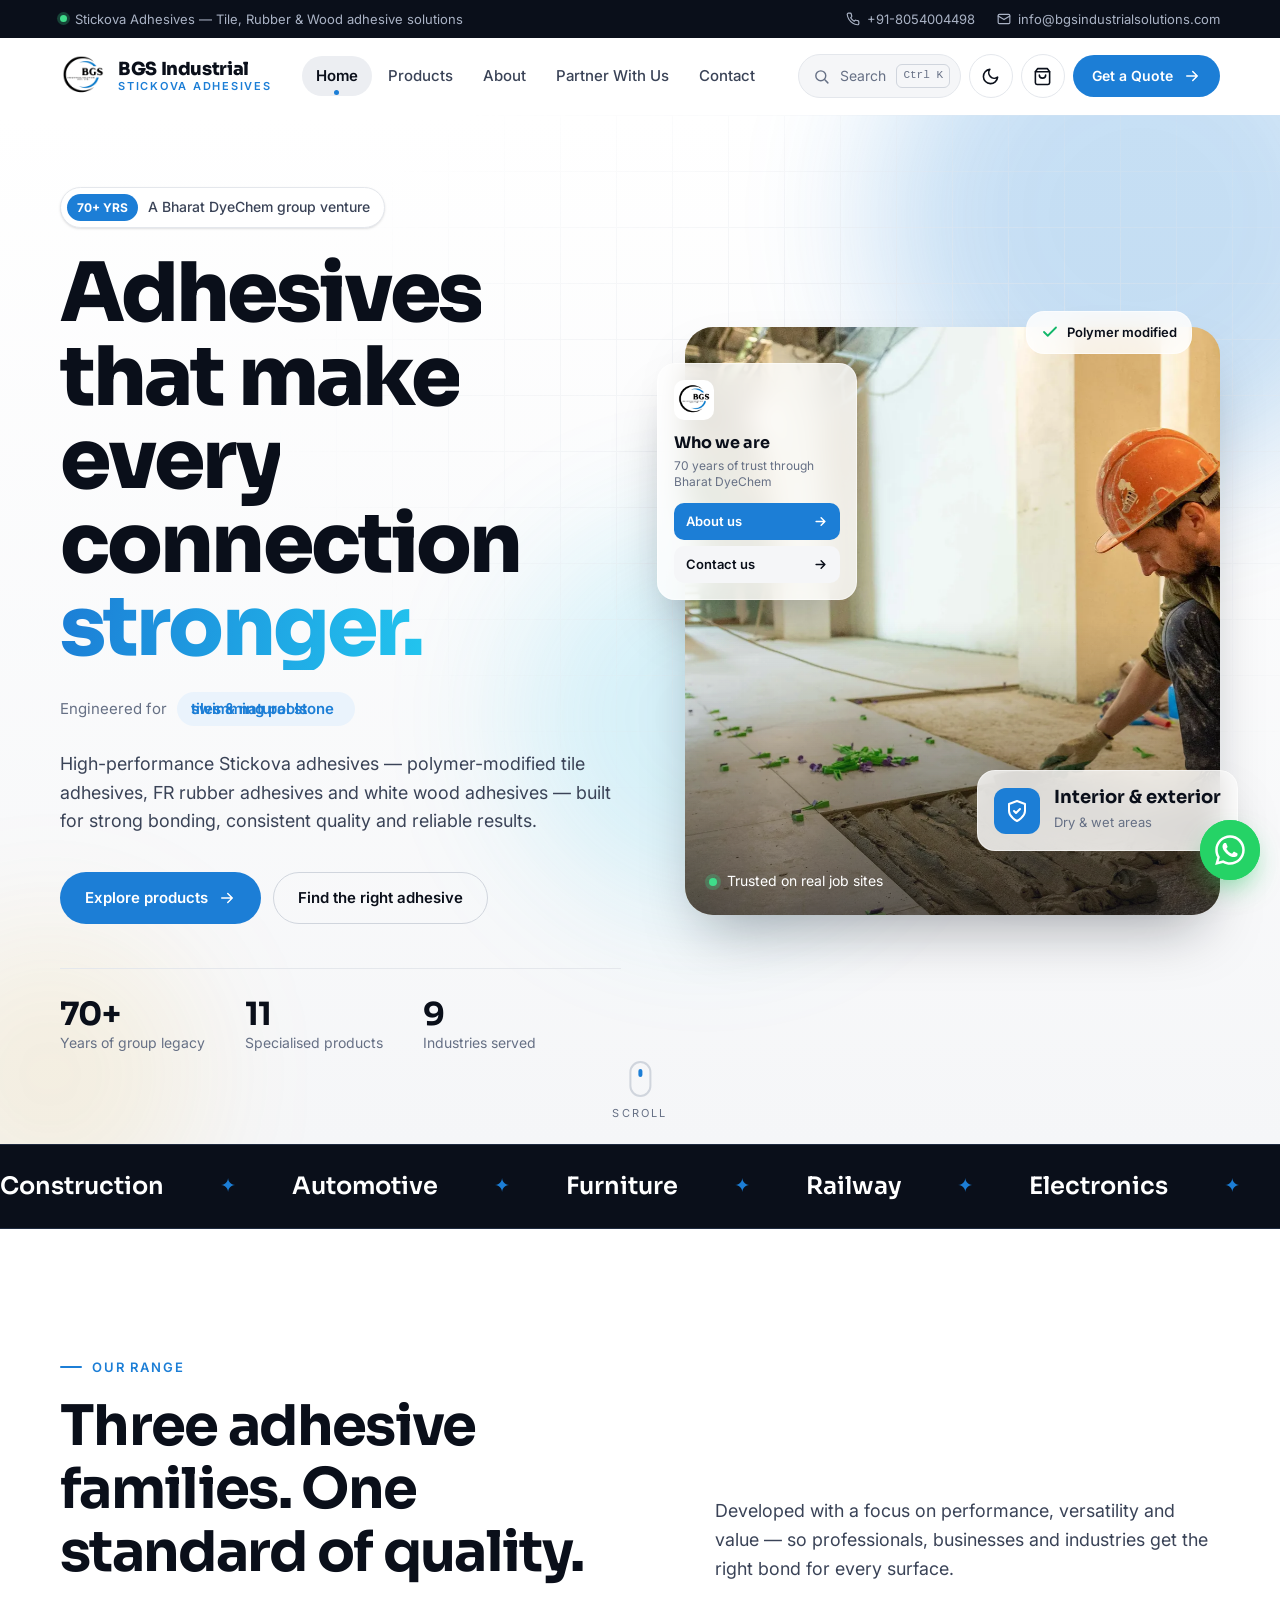
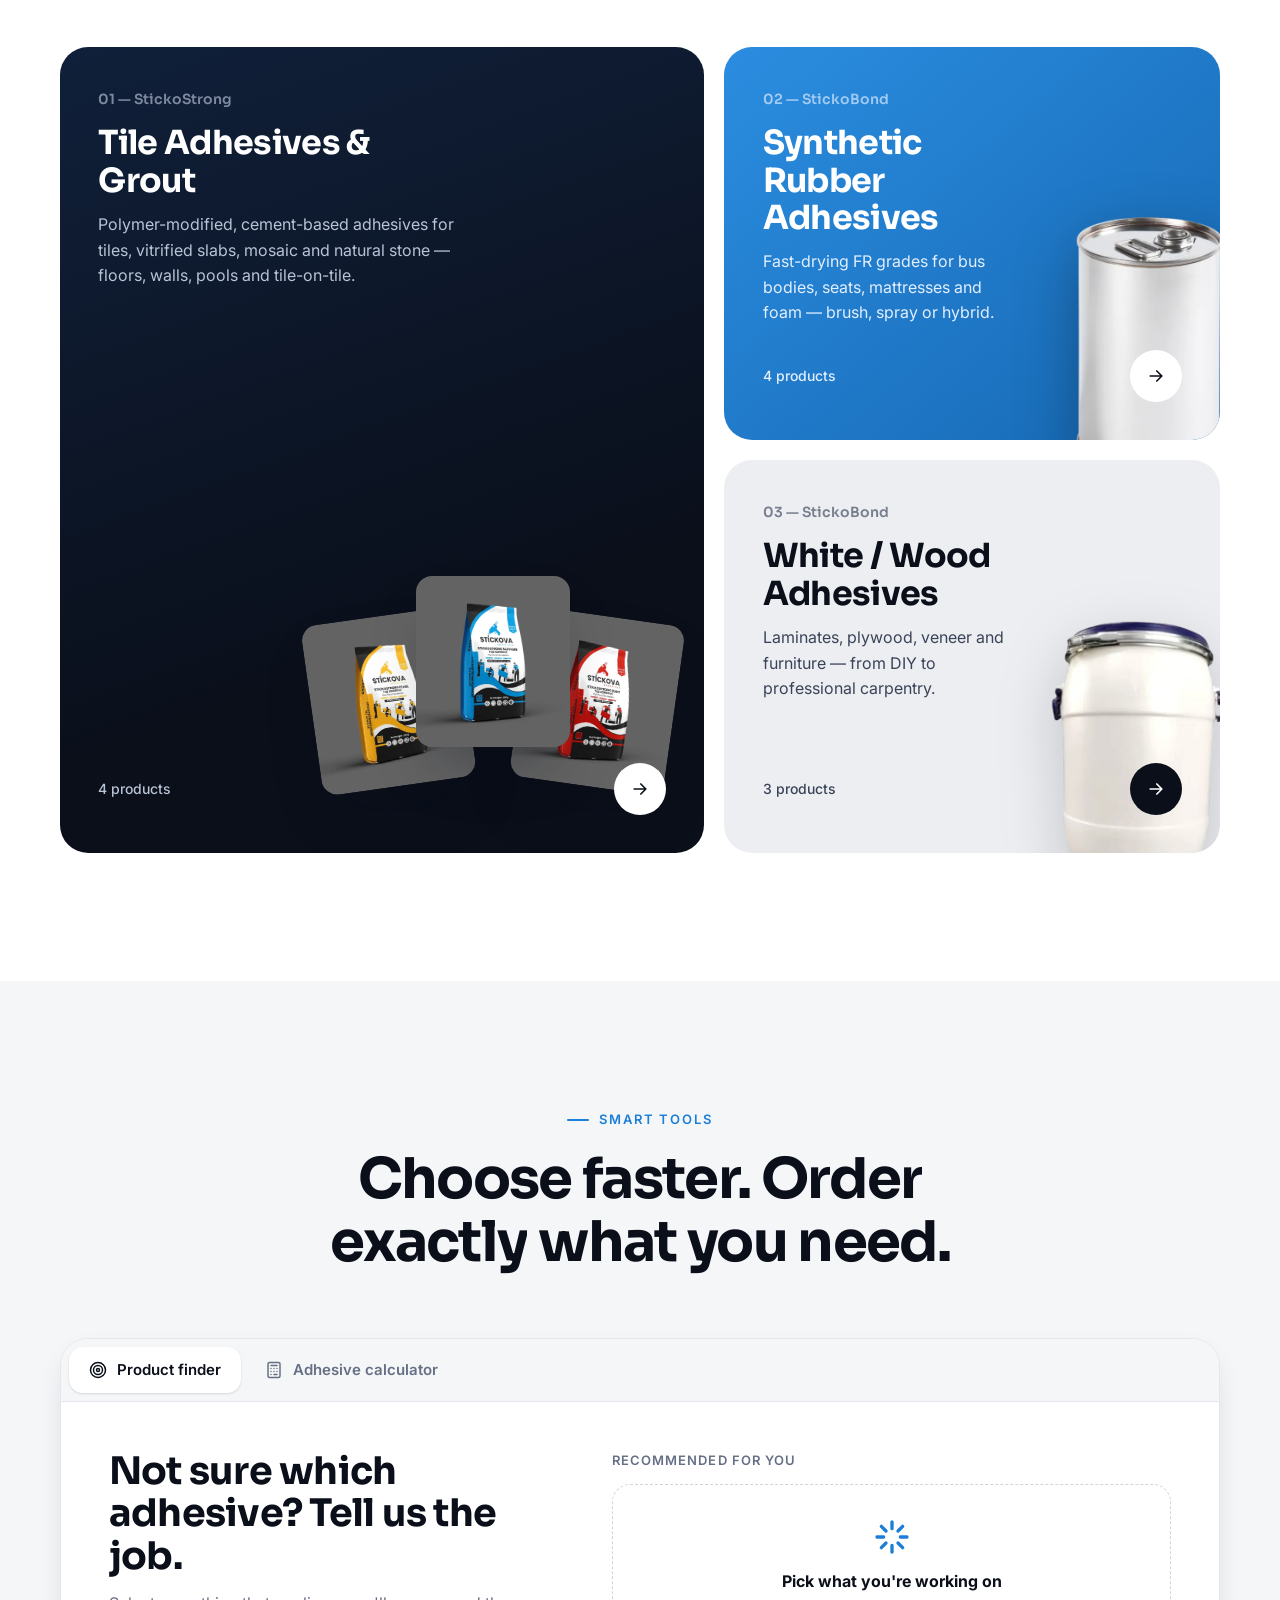
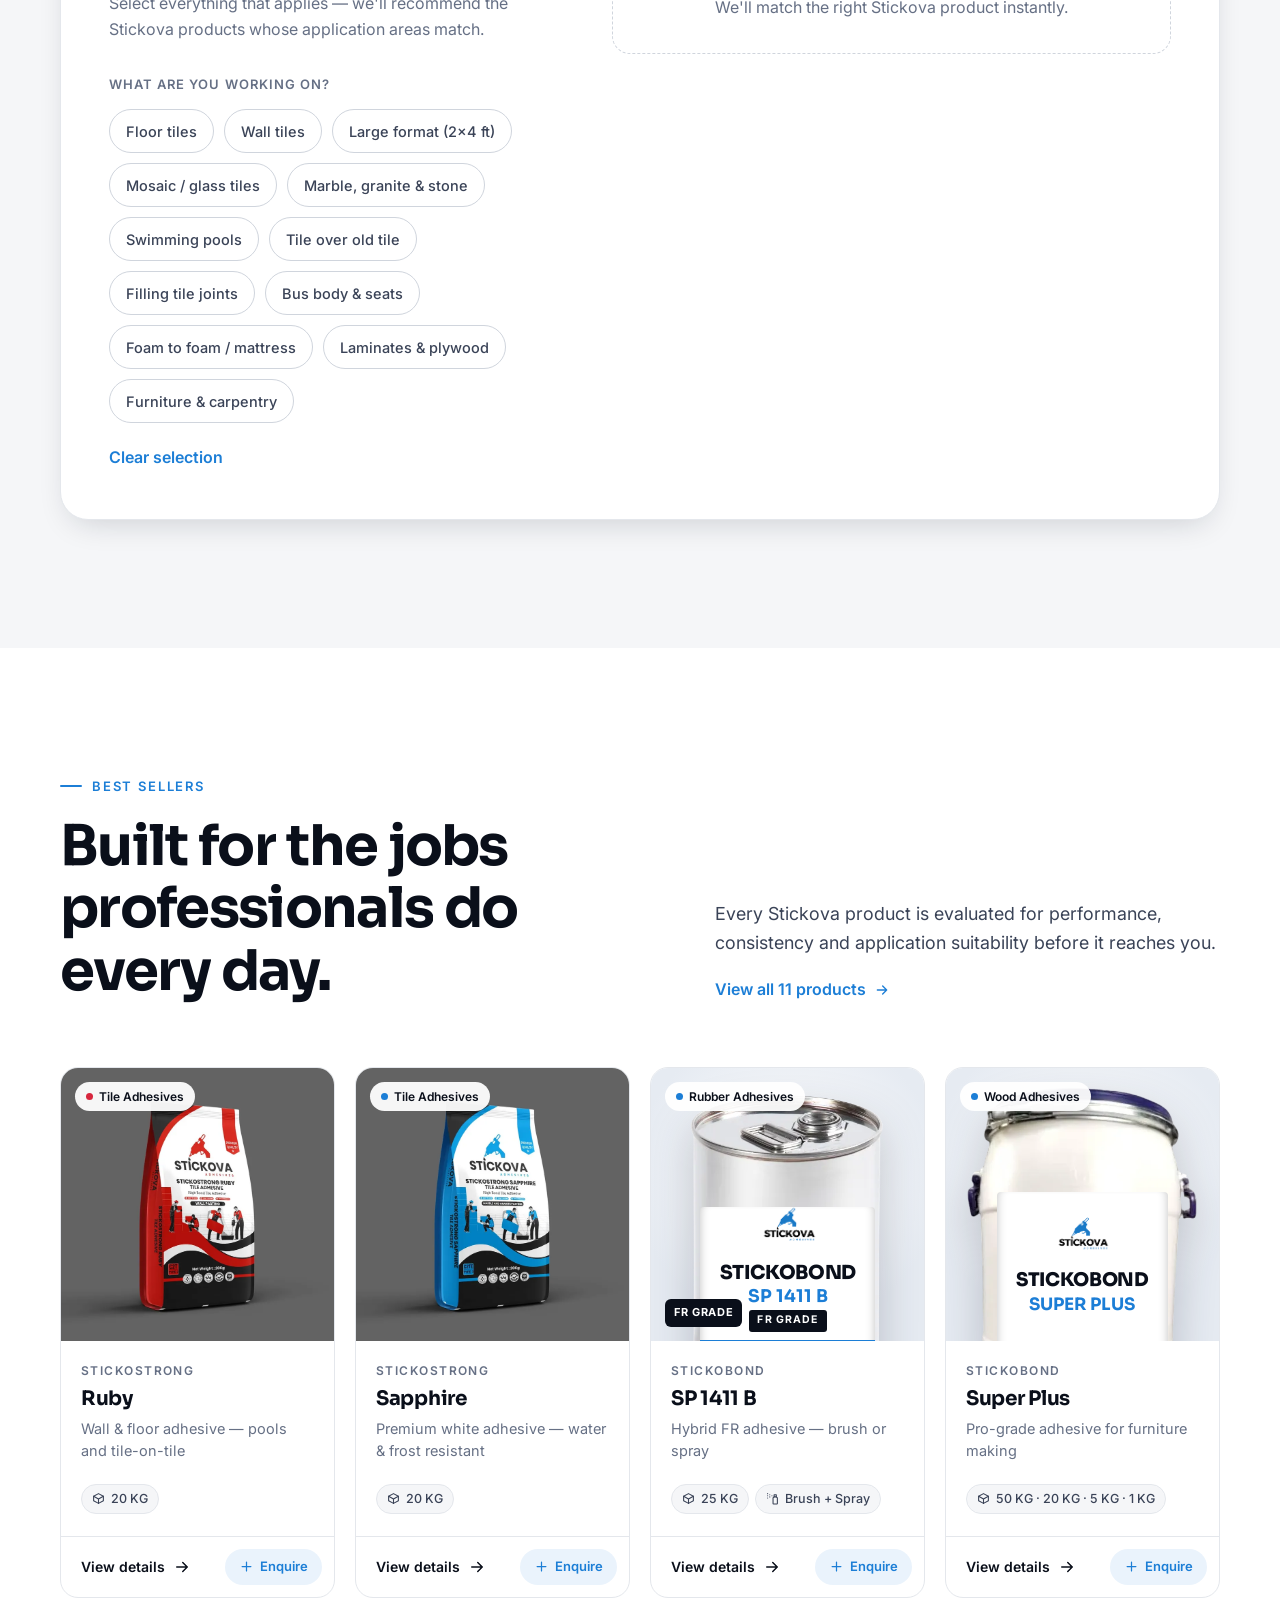
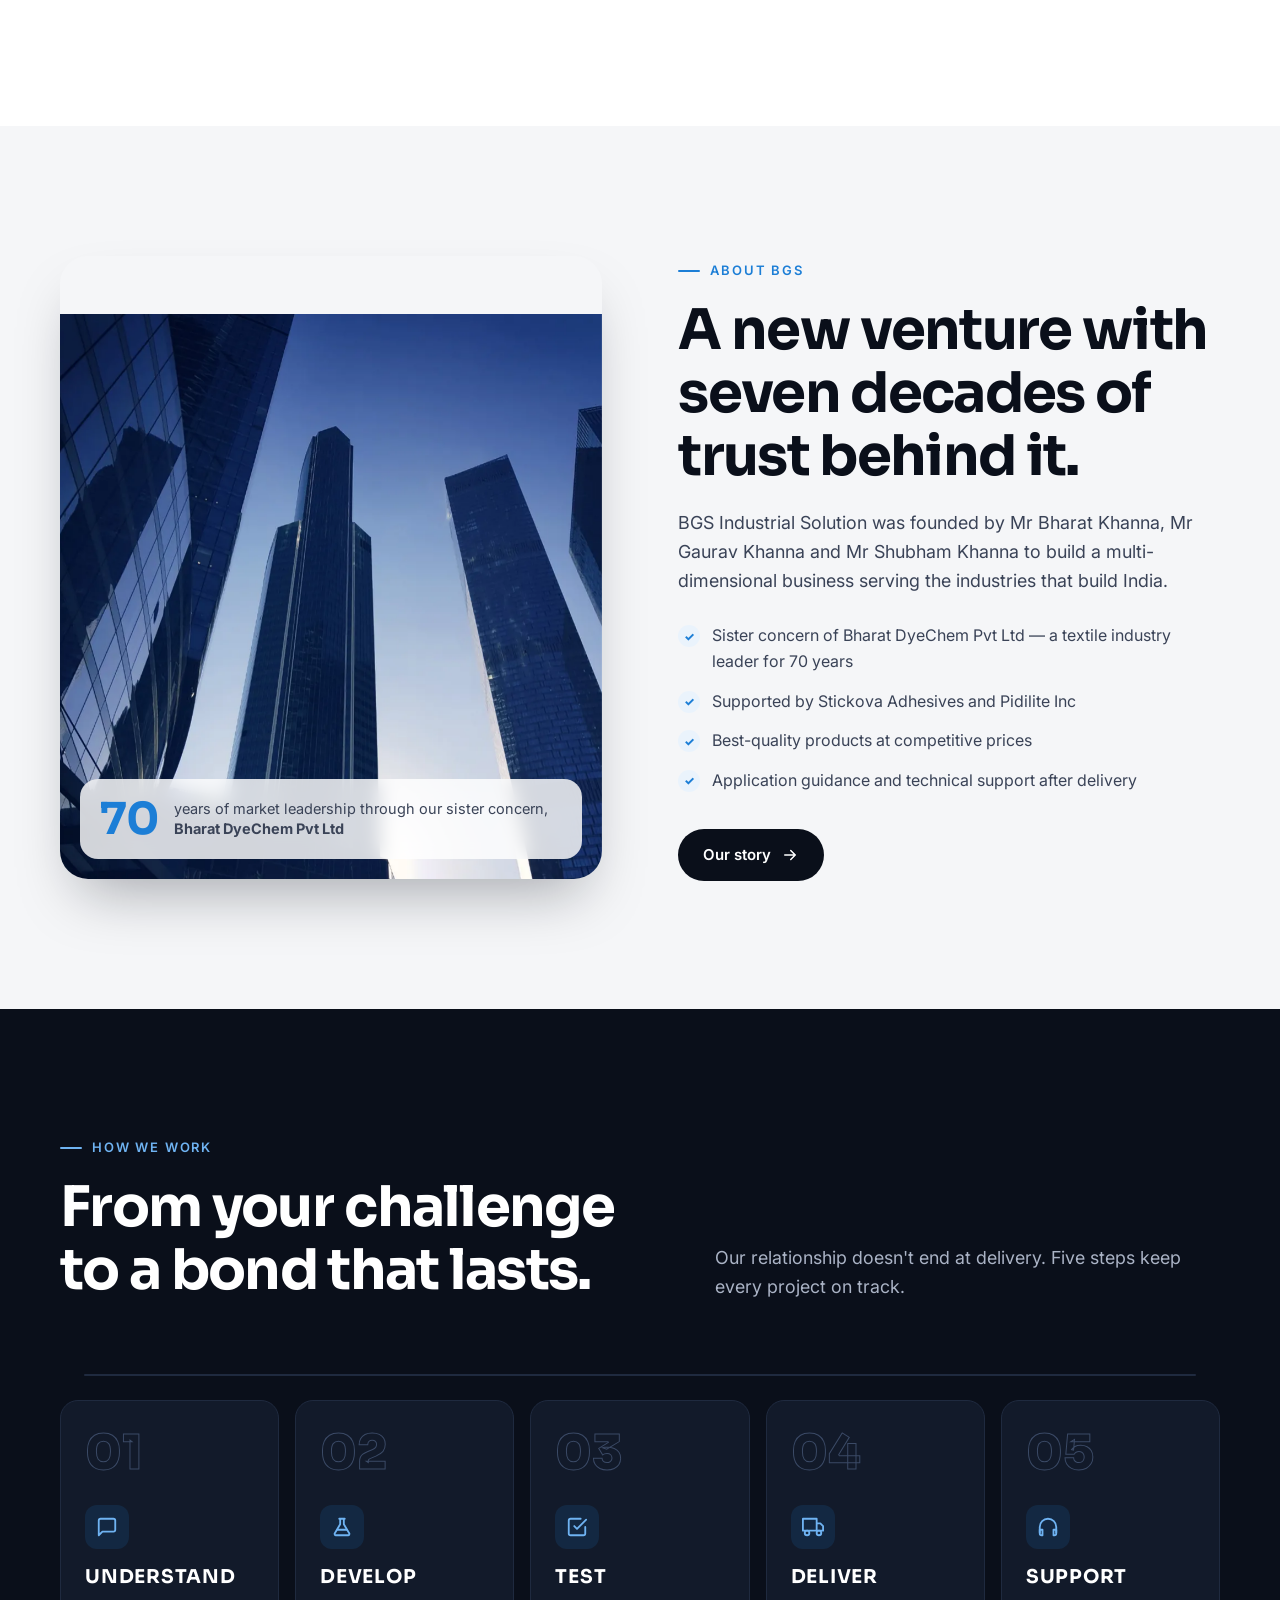
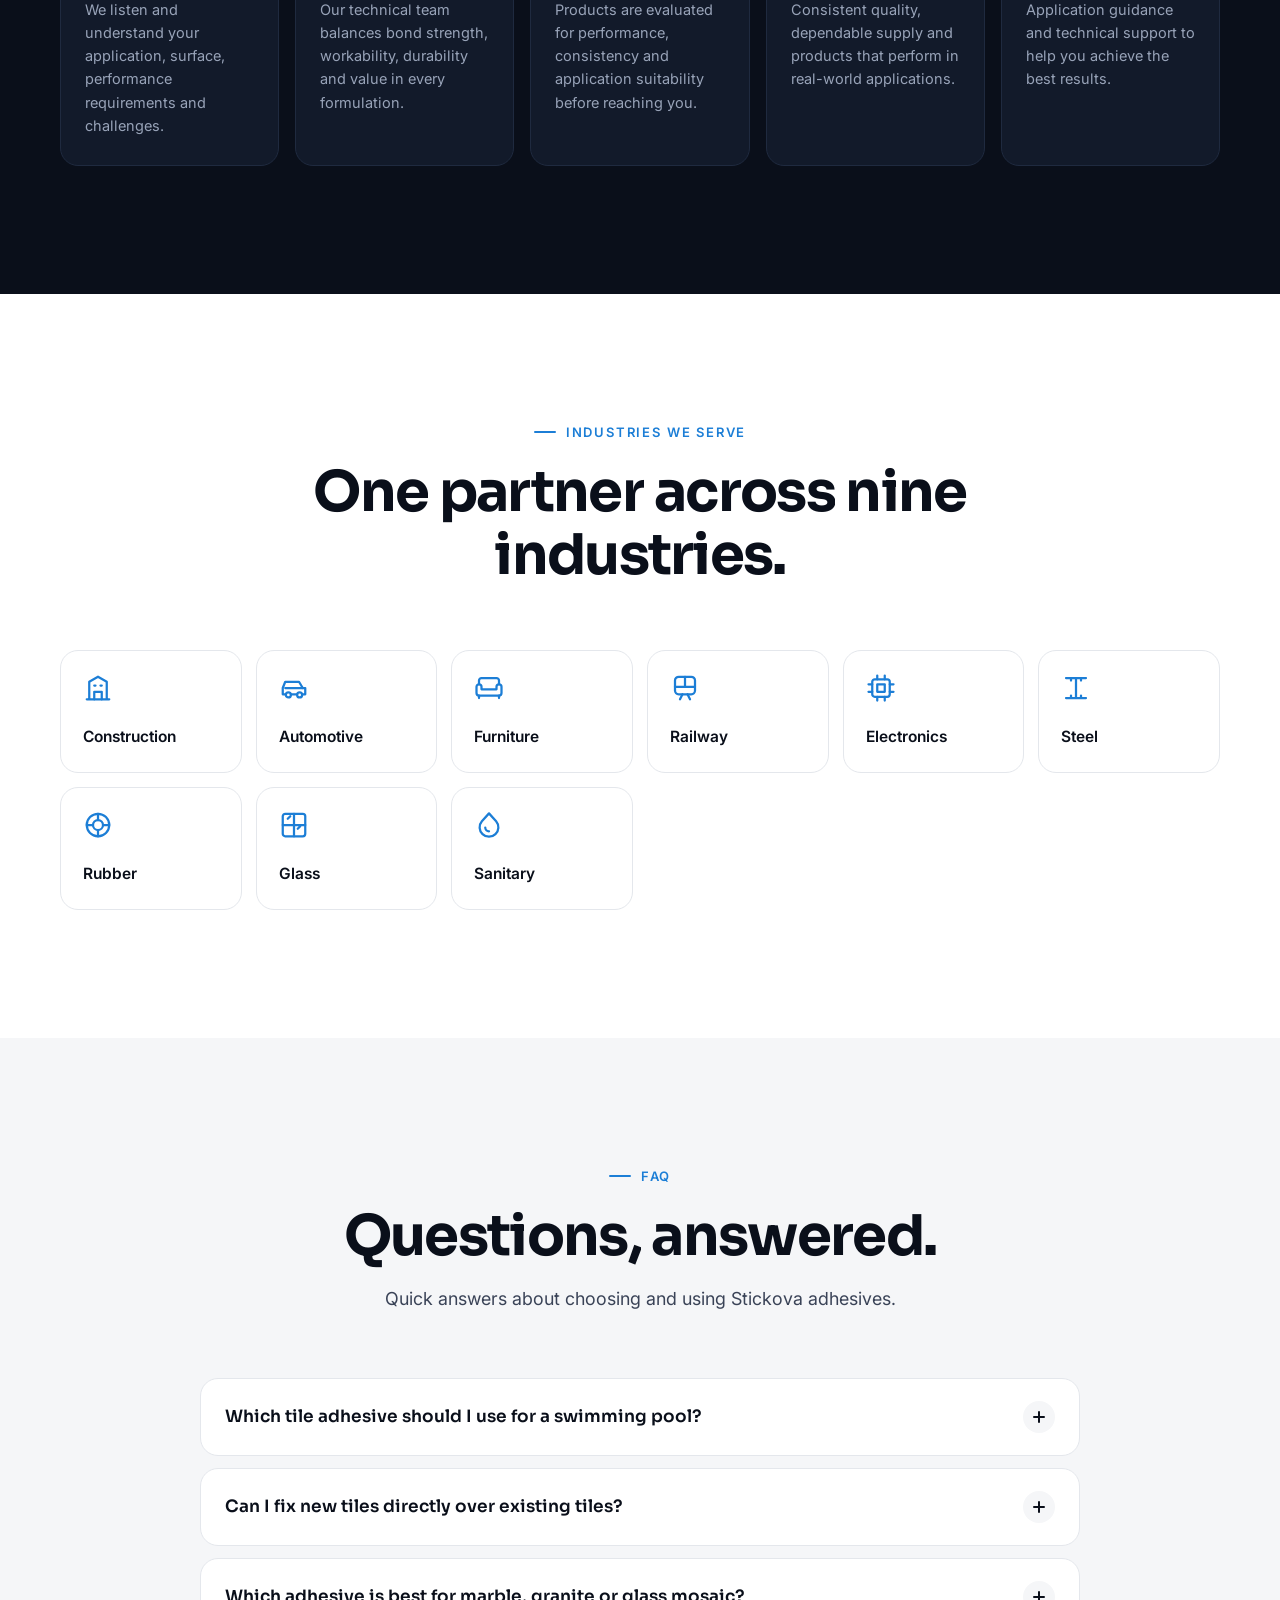
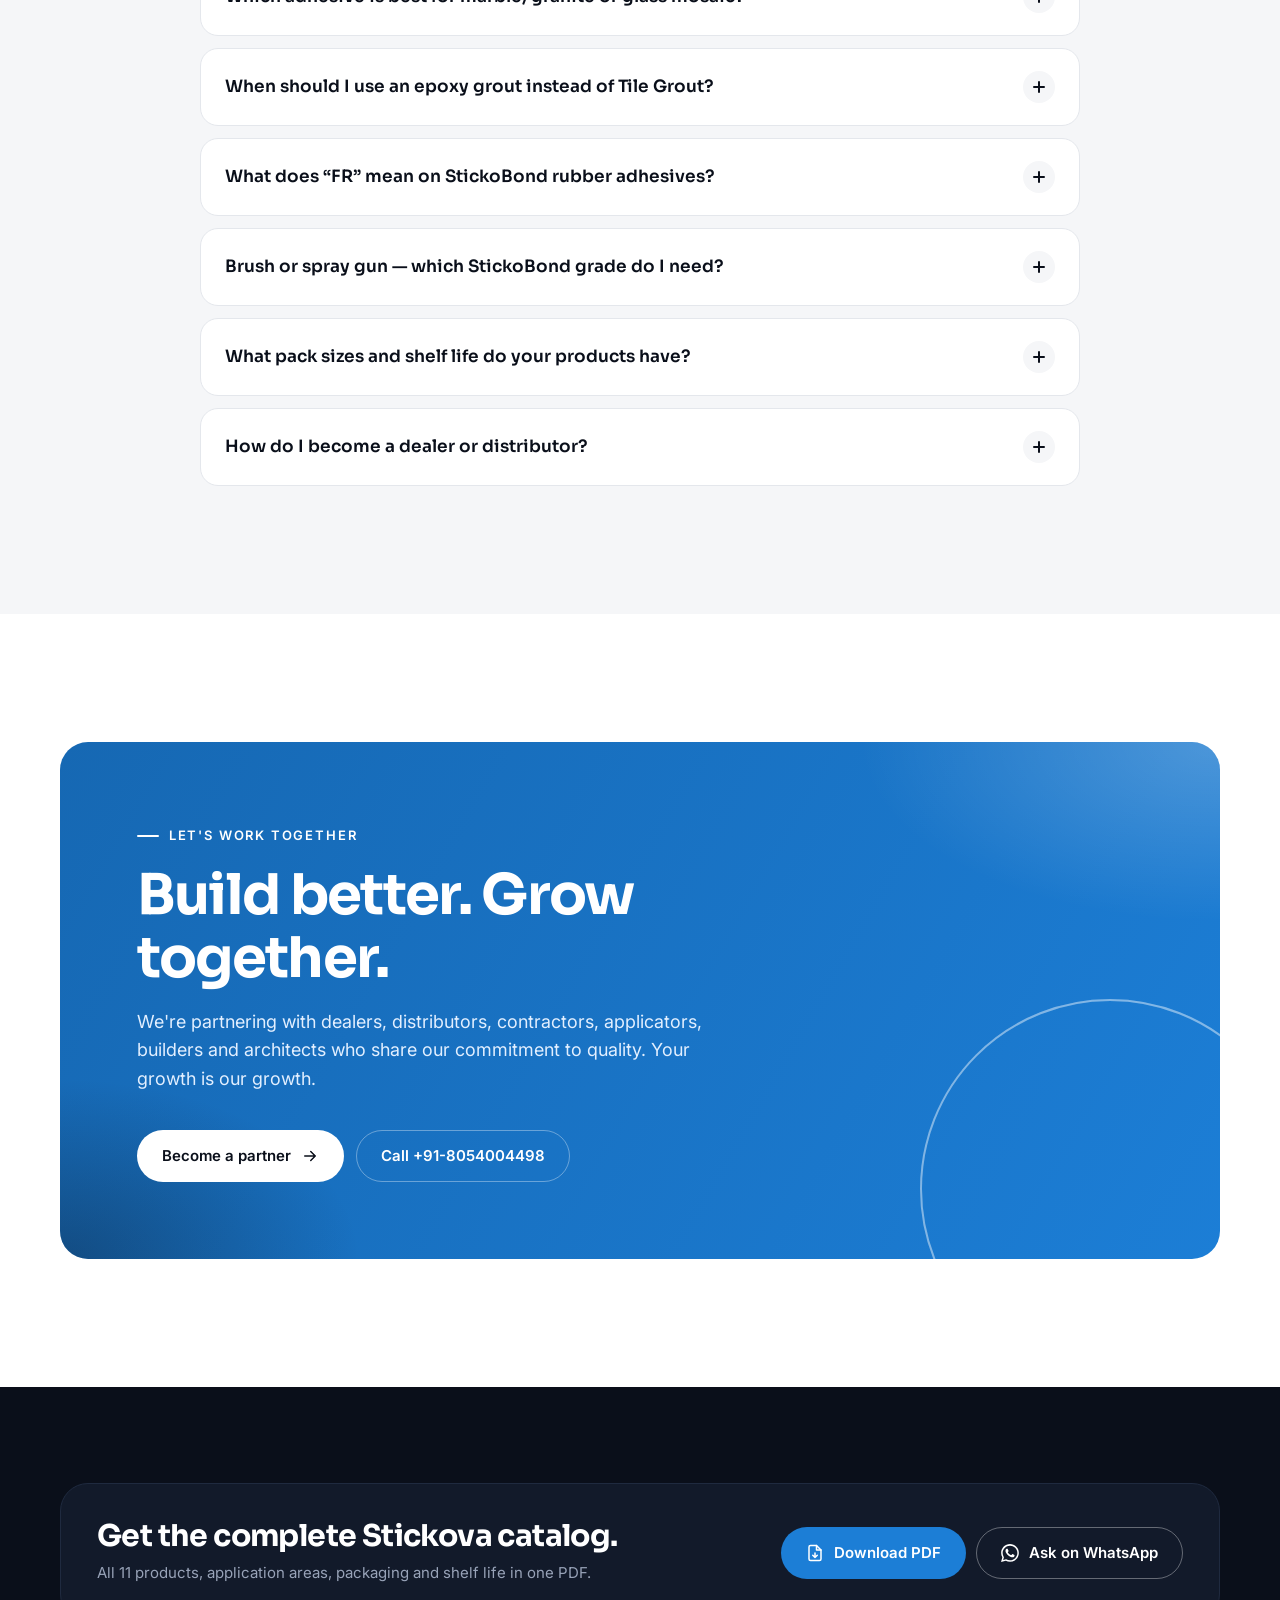
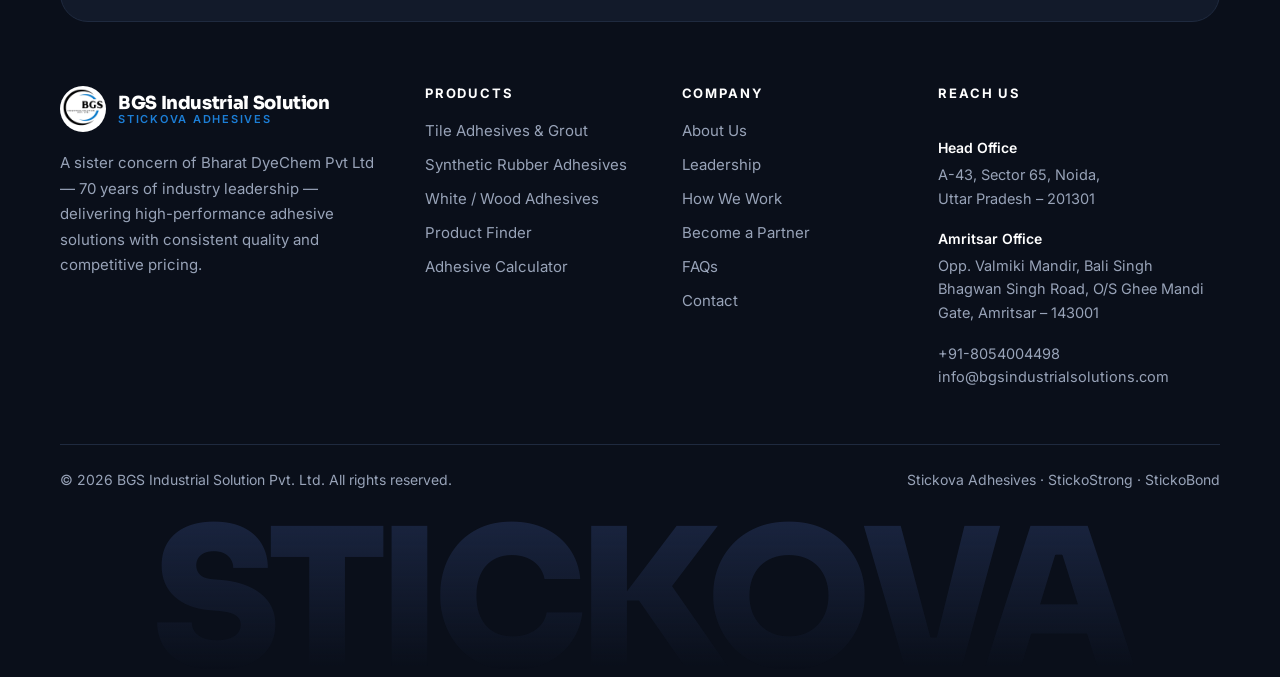
==== commit 36cf49dd: "Hero: replace product pack card with About us / Contact us card Co-Authored-By: Claude Opus 5.5 <nor" ====
--- a/index.html
+++ b/index.html
@@ -68,11 +68,15 @@
             <span class="hero__photo-caption"><span class="dot"></span>Trusted on real job sites</span>
           </div>
           <div data-depth="-26" style="position:absolute;inset:0;pointer-events:none">
-            <a class="float-card float-card--pack floaty" href="products.html#sapphire" data-product="sapphire" style="pointer-events:auto">
-              <img src="assets/img/sapphire.webp" alt="StickoStrong Sapphire pack" width="800" height="887" />
-              <span>StickoStrong Sapphire</span>
-              <small>Premium white tile adhesive</small>
-            </a>
+            <div class="float-card float-card--about floaty" style="pointer-events:auto">
+              <img class="fc-logo" src="assets/img/bgs-logo.png" alt="" width="40" height="40" />
+              <strong>Who we are</strong>
+              <small>70 years of trust through Bharat DyeChem</small>
+              <div class="fc-links">
+                <a href="about.html">About us <svg viewBox="0 0 24 24" fill="none" stroke="currentColor" stroke-width="2.4" stroke-linecap="round" stroke-linejoin="round" aria-hidden="true"><path d="M5 12h14M13 6l6 6-6 6"/></svg></a>
+                <a href="contact.html">Contact us <svg viewBox="0 0 24 24" fill="none" stroke="currentColor" stroke-width="2.4" stroke-linecap="round" stroke-linejoin="round" aria-hidden="true"><path d="M5 12h14M13 6l6 6-6 6"/></svg></a>
+              </div>
+            </div>
           </div>
           <div data-depth="18" style="position:absolute;inset:0;pointer-events:none">
             <div class="float-card float-card--stat floaty--slow">
--- a/assets/css/style.css
+++ b/assets/css/style.css
@@ -197,14 +197,6 @@
 
 /* ---------- Scroll progress ---------- */
 .progress { position: fixed; left: 0; top: 0; z-index: 250; height: 3px; width: 100%; transform-origin: 0 50%; transform: scaleX(var(--p, 0)); background: linear-gradient(90deg, var(--blue), var(--cyan)); pointer-events: none; }
-
-/* ---------- Cursor glow (fine pointers only) ---------- */
-.cursor { position: fixed; left: 0; top: 0; z-index: 240; pointer-events: none; width: 36px; height: 36px; margin: -18px 0 0 -18px; border-radius: 50%; border: 1.5px solid var(--blue); opacity: 0; transition: width 0.3s var(--ease), height 0.3s var(--ease), margin 0.3s var(--ease), opacity 0.3s, background 0.3s, border-color 0.3s; }
-.cursor.is-on { opacity: 0.6; }
-.cursor.is-hover { width: 64px; height: 64px; margin: -32px 0 0 -32px; background: rgba(28, 126, 214, 0.1); border-color: transparent; opacity: 1; }
-.cursor-dot { position: fixed; left: 0; top: 0; z-index: 241; pointer-events: none; width: 6px; height: 6px; margin: -3px 0 0 -3px; border-radius: 50%; background: var(--blue); opacity: 0; transition: opacity 0.3s; }
-.cursor-dot.is-on { opacity: 1; }
-@media (hover: none), (pointer: coarse) { .cursor, .cursor-dot { display: none; } }
 
 /* ---------- Header ---------- */
 .topbar { background: var(--night); color: var(--night-text); font-size: 13px; }
@@ -330,6 +322,16 @@
 .float-card--pack img { border-radius: 12px; aspect-ratio: 1; object-fit: cover; }
 .float-card--pack span { display: block; font-size: 12px; font-weight: 600; color: var(--text-strong); padding: 8px 4px 2px; }
 .float-card--pack small { display: block; font-size: 11px; color: var(--muted); padding: 0 4px; }
+.float-card--about { left: -28px; top: 36px; width: 200px; padding: 16px; }
+.float-card--about .fc-logo { width: 40px; height: 40px; object-fit: contain; border-radius: 10px; background: #fff; padding: 4px; margin-bottom: 10px; }
+.float-card--about strong { display: block; font-family: var(--font-display); font-size: 16px; color: var(--text-strong); }
+.float-card--about small { display: block; font-size: 12px; color: var(--muted); margin: 2px 0 12px; line-height: 1.4; }
+.fc-links { display: grid; gap: 6px; }
+.fc-links a { display: flex; align-items: center; justify-content: space-between; padding: 8px 12px; border-radius: 10px; font-size: 13px; font-weight: 600; color: var(--text-strong); background: var(--surface-2); transition: background .25s var(--ease), color .25s var(--ease); }
+.fc-links a:first-child { background: var(--blue); color: #fff; }
+.fc-links a:hover { background: var(--blue-600, var(--blue)); color: #fff; }
+.fc-links a svg { width: 15px; height: 15px; transition: translate .25s var(--ease); }
+.fc-links a:hover svg { translate: 3px 0; }
 .float-card--stat { right: -18px; bottom: 64px; display: flex; gap: 14px; align-items: center; }
 .float-card--stat .ico { width: 46px; height: 46px; border-radius: 12px; display: grid; place-items: center; background: var(--blue); color: #fff; }
 .float-card--stat .ico svg { width: 24px; height: 24px; }
@@ -340,8 +342,8 @@
 .floaty { animation: floaty 7s ease-in-out infinite; }
 .floaty--slow { animation: floaty 9s ease-in-out -3s infinite; }
 @keyframes floaty { 0%, 100% { translate: 0 0; } 50% { translate: 0 -12px; } }
-@media (max-width: 1023px) { .float-card--pack { left: 12px; top: 12px; width: 130px; } .float-card--stat { right: 12px; bottom: 12px; } .float-card--chip { right: 12px; top: 12px; } }
-@media (max-width: 520px) { .hero__visual { min-height: 0; } .float-card--pack { width: 104px; } .float-card--stat { padding: 12px; } .float-card--stat .ico { width: 38px; height: 38px; } .float-card--chip { display: none; } }
+@media (max-width: 1023px) { .float-card--pack, .float-card--about { left: 12px; top: 12px; width: 180px; } .float-card--stat { right: 12px; bottom: 12px; } .float-card--chip { right: 12px; top: 12px; } }
+@media (max-width: 520px) { .hero__visual { min-height: 0; } .float-card--pack { width: 104px; } .float-card--about { width: 160px; padding: 12px; } .float-card--about small { display: none; } .float-card--stat { padding: 12px; } .float-card--stat .ico { width: 38px; height: 38px; } .float-card--chip { display: none; } }
 
 .scroll-hint { position: absolute; left: 50%; bottom: 22px; translate: -50% 0; display: grid; justify-items: center; gap: 8px; font-size: 11px; letter-spacing: 0.2em; text-transform: uppercase; color: var(--muted); }
 .scroll-hint span { width: 22px; height: 36px; border-radius: 12px; border: 2px solid var(--line-2); position: relative; }
@@ -921,14 +923,19 @@
 .js .reveal.reveal--scale { transform: scale(0.94); }
 .js .reveal.is-in { opacity: 1; transform: none; }
 .js .p-card.reveal.is-in { transition: opacity 1s var(--ease), transform 0.5s var(--ease), box-shadow 0.5s var(--ease), border-color 0.3s; }
-.js .clip-reveal { clip-path: inset(0 0 100% 0 round var(--radius-lg)); transition: clip-path 1.2s var(--ease); }
-.js .clip-reveal.is-in { clip-path: inset(0 0 0 0 round var(--radius-lg)); }
+/* Image reveal: a cover panel slides away. (The element itself is never clipped,
+   so IntersectionObserver can always see it.) */
+.js .clip-reveal::before { content: ""; position: absolute; inset: 0; z-index: 3; background: var(--surface-3); transform-origin: 50% 0; transition: transform 1.1s var(--ease); pointer-events: none; }
+.js .clip-reveal.is-in::before { transform: scaleY(0); }
+.js .clip-reveal > img { scale: 1.12; transition: scale 1.6s var(--ease); }
+.js .clip-reveal.is-in > img { scale: 1; }
 
 @media (prefers-reduced-motion: reduce) {
   html { scroll-behavior: auto; }
   *, *::before, *::after { animation-duration: 0s !important; animation-delay: 0s !important; animation-iteration-count: 1 !important; transition-duration: 0s !important; transition-delay: 0s !important; }
-  .js .reveal, .js .clip-reveal { opacity: 1; transform: none; clip-path: none; }
+  .js .reveal { opacity: 1; transform: none; }
+  .js .clip-reveal::before { display: none; }
   .split-word > span { transform: none !important; }
   .marquee__track { animation: none; }
-  .cursor, .cursor-dot, .loader { display: none; }
+  .loader { display: none; }
 }
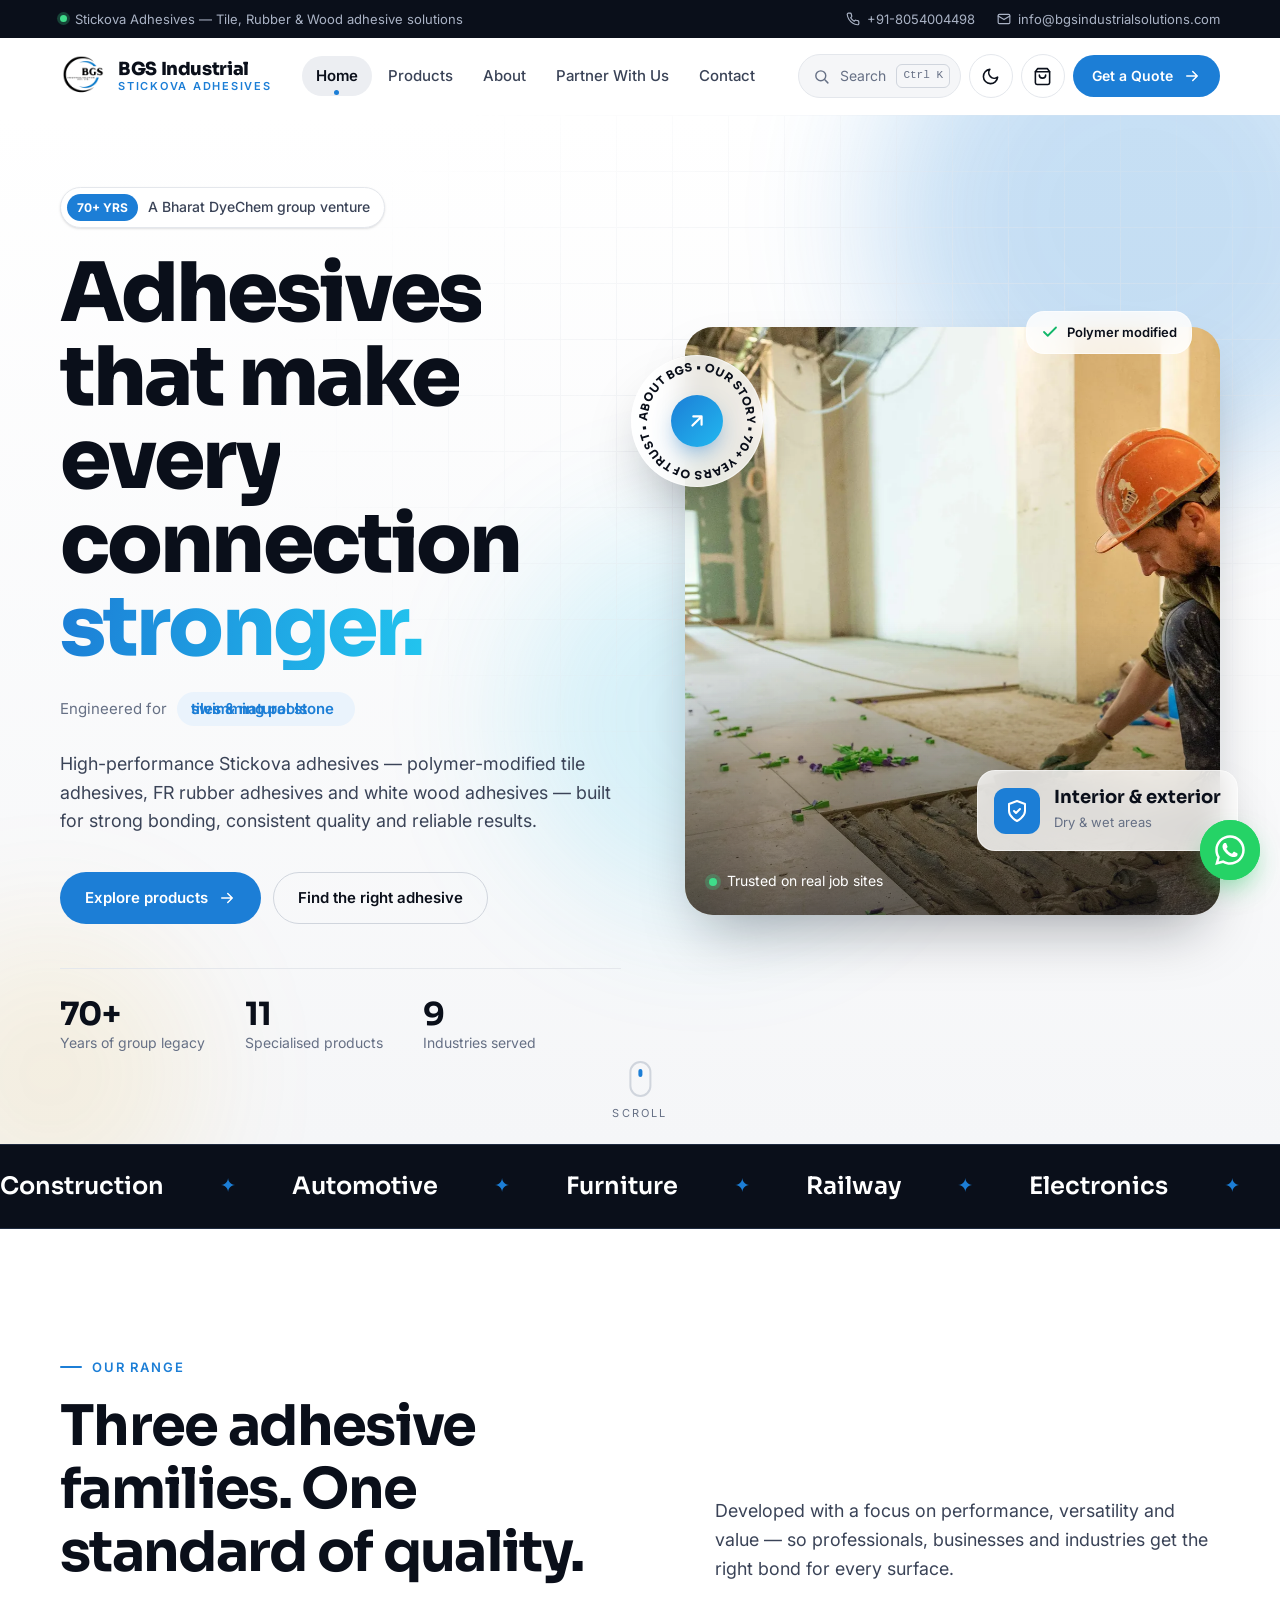
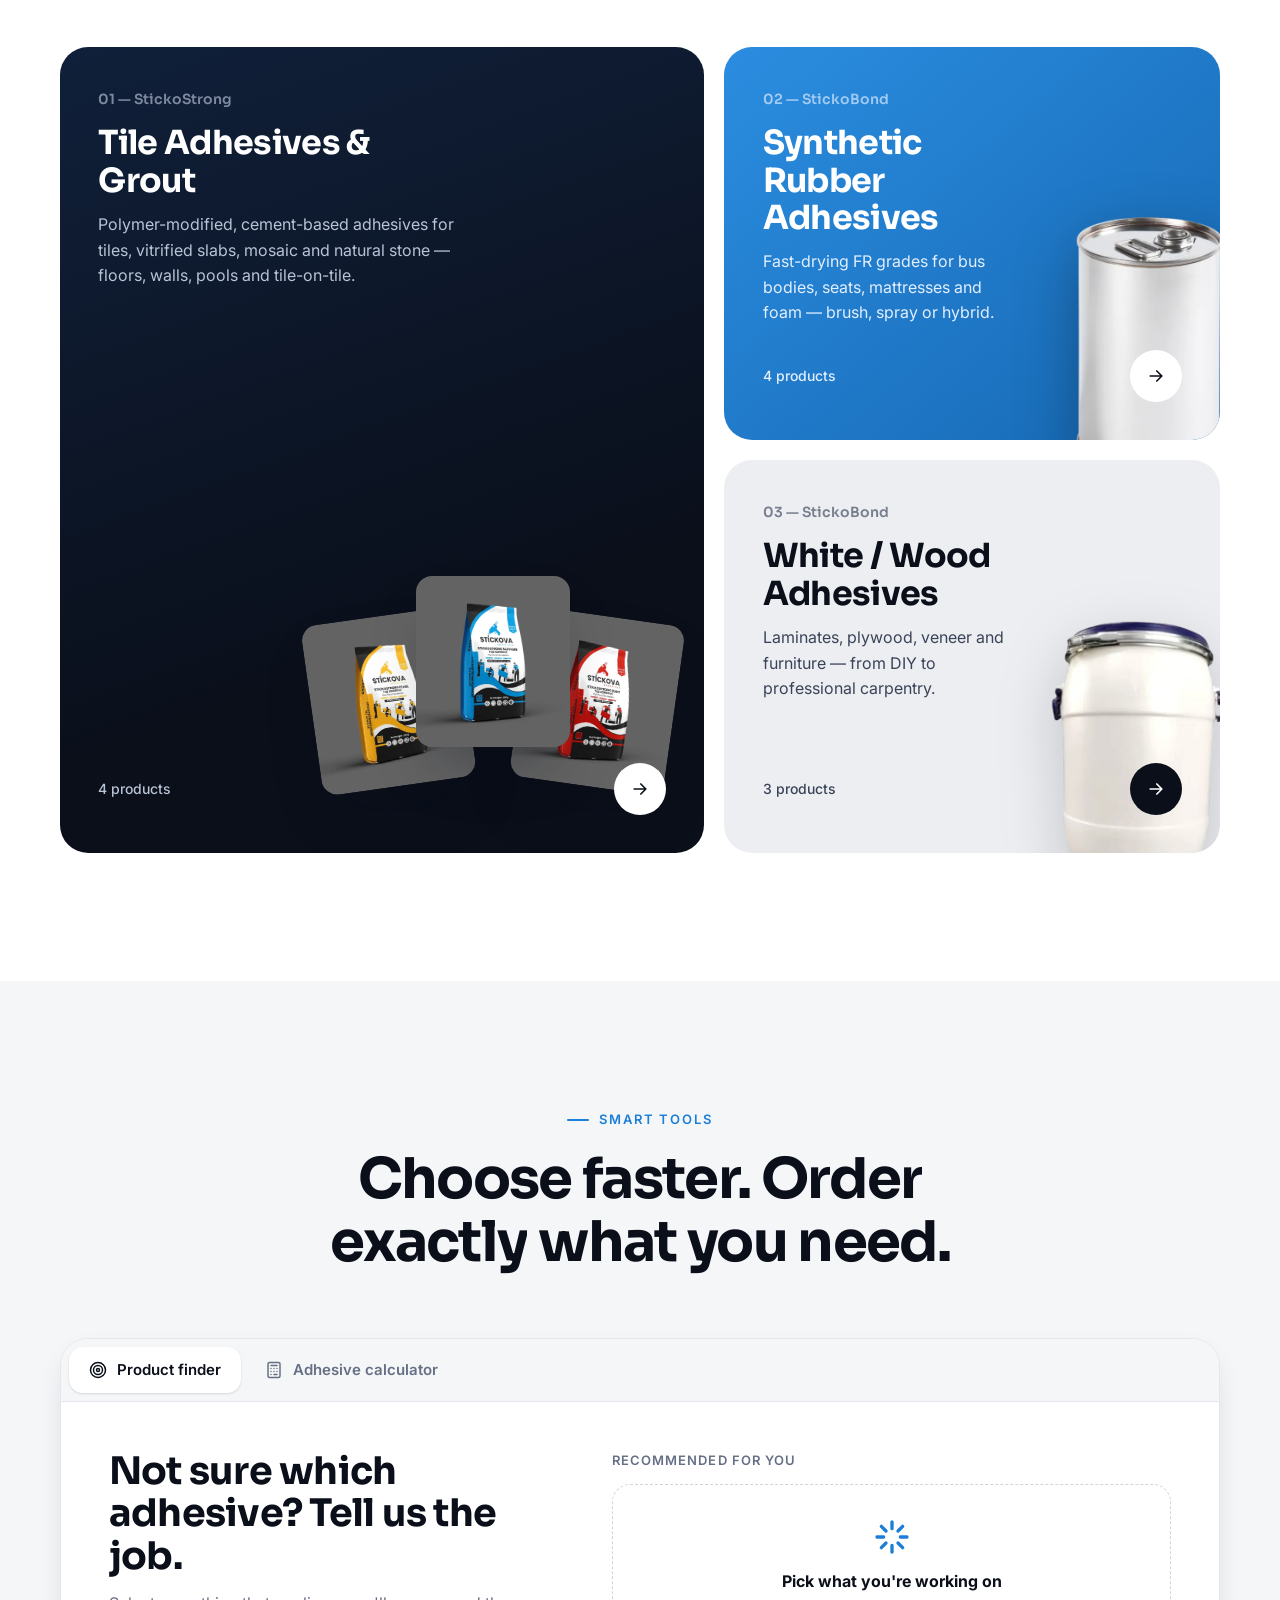
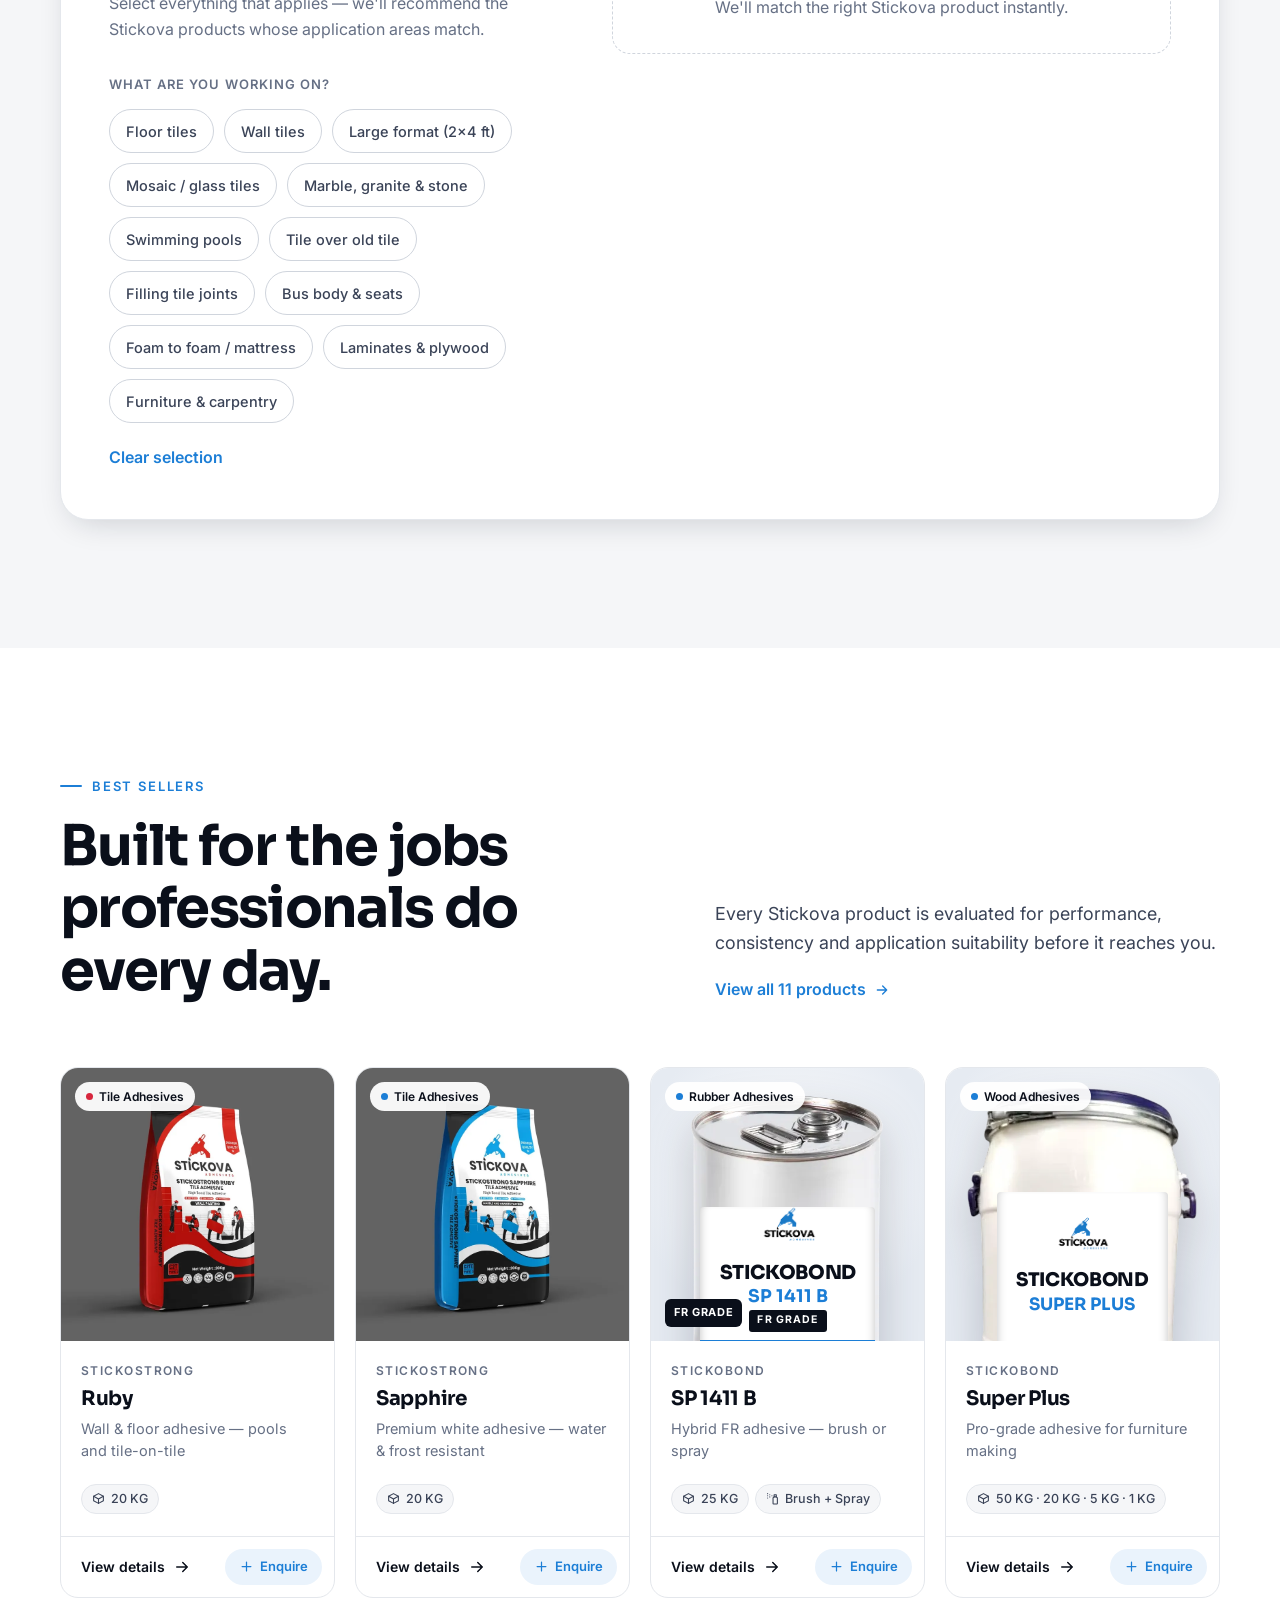
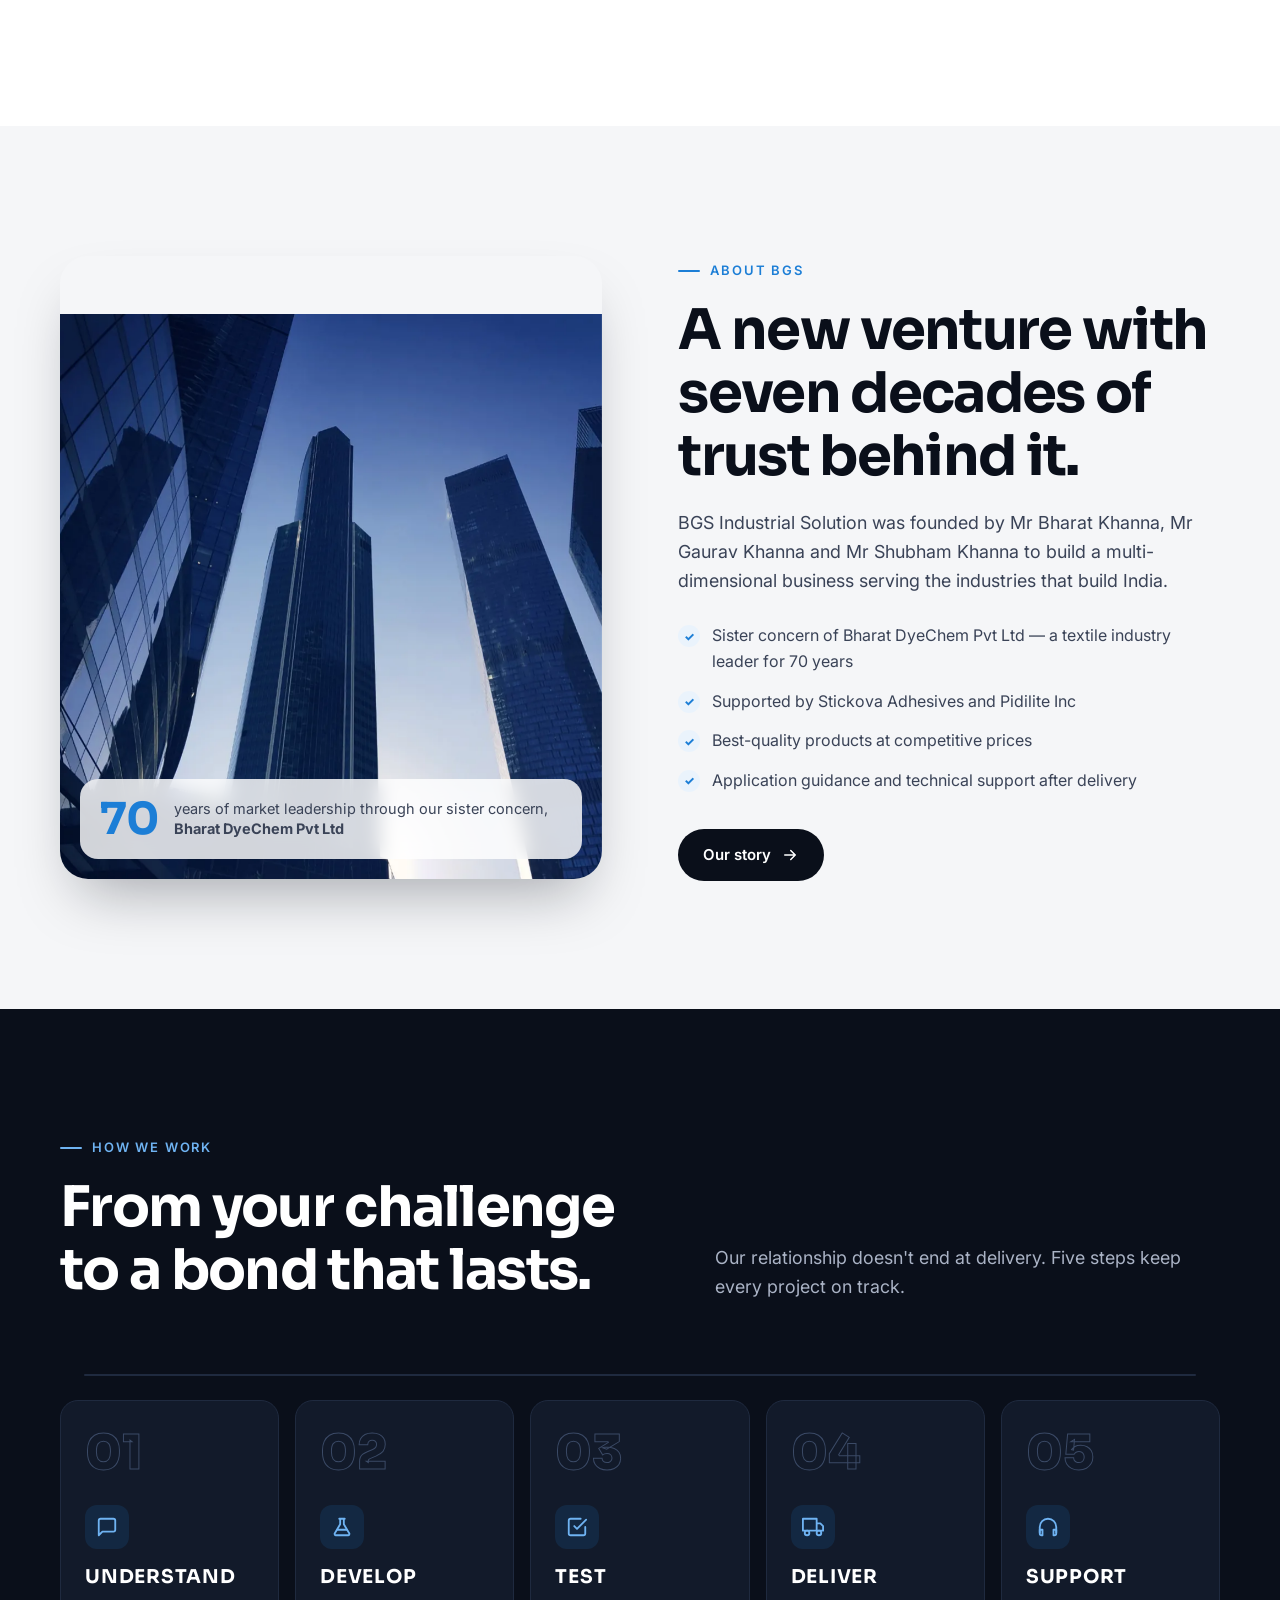
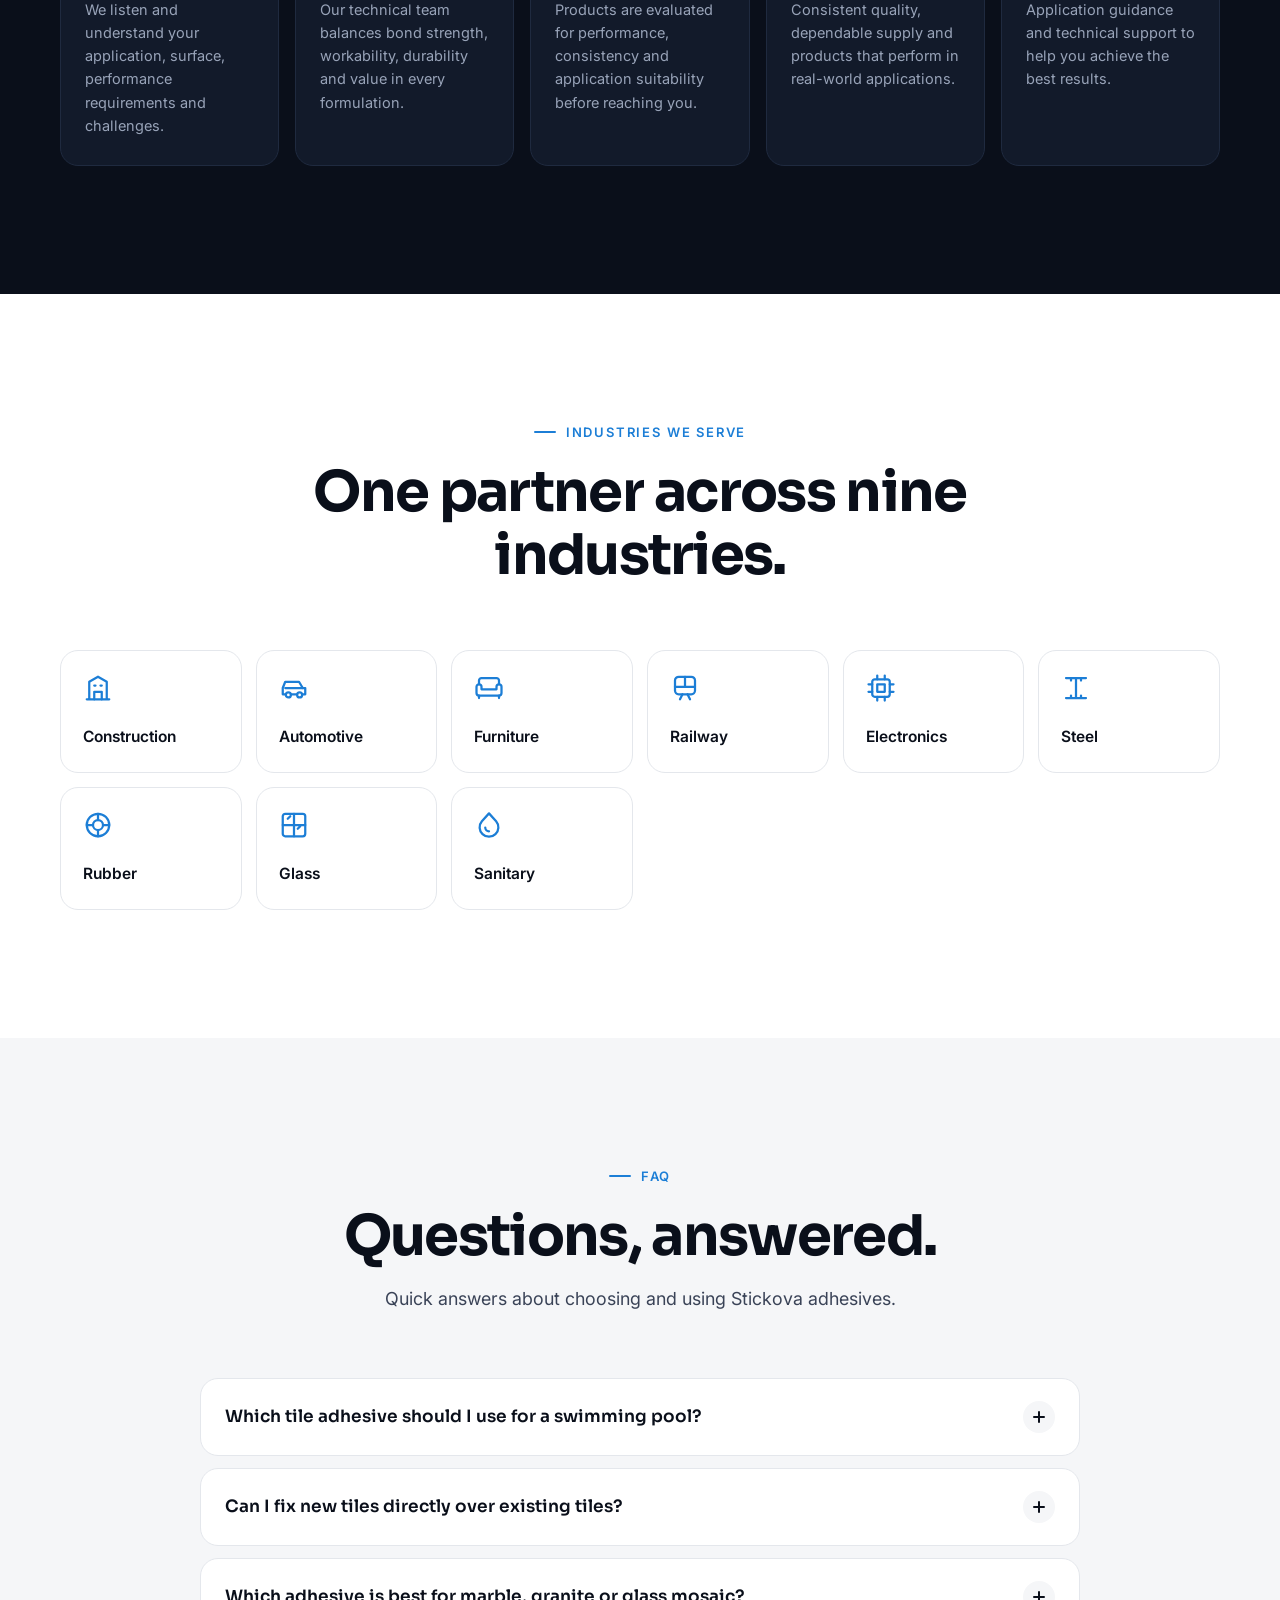
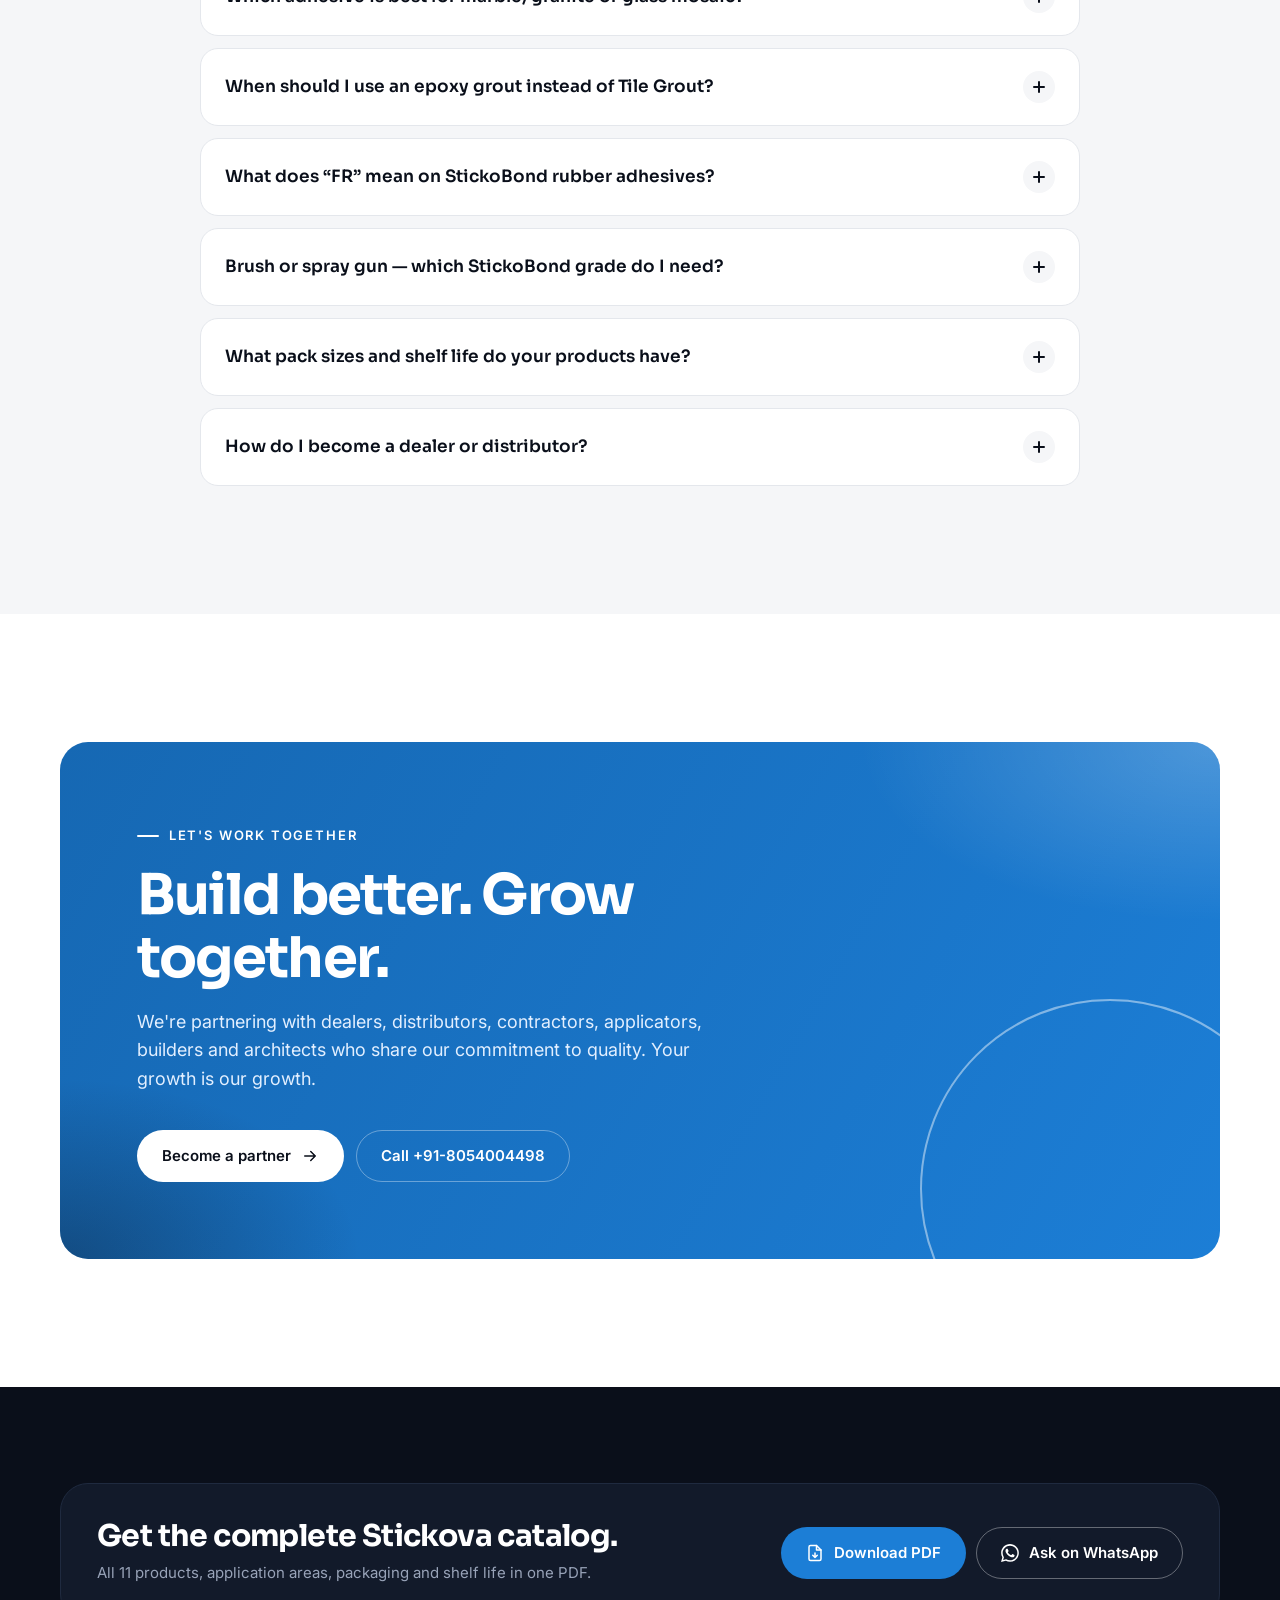
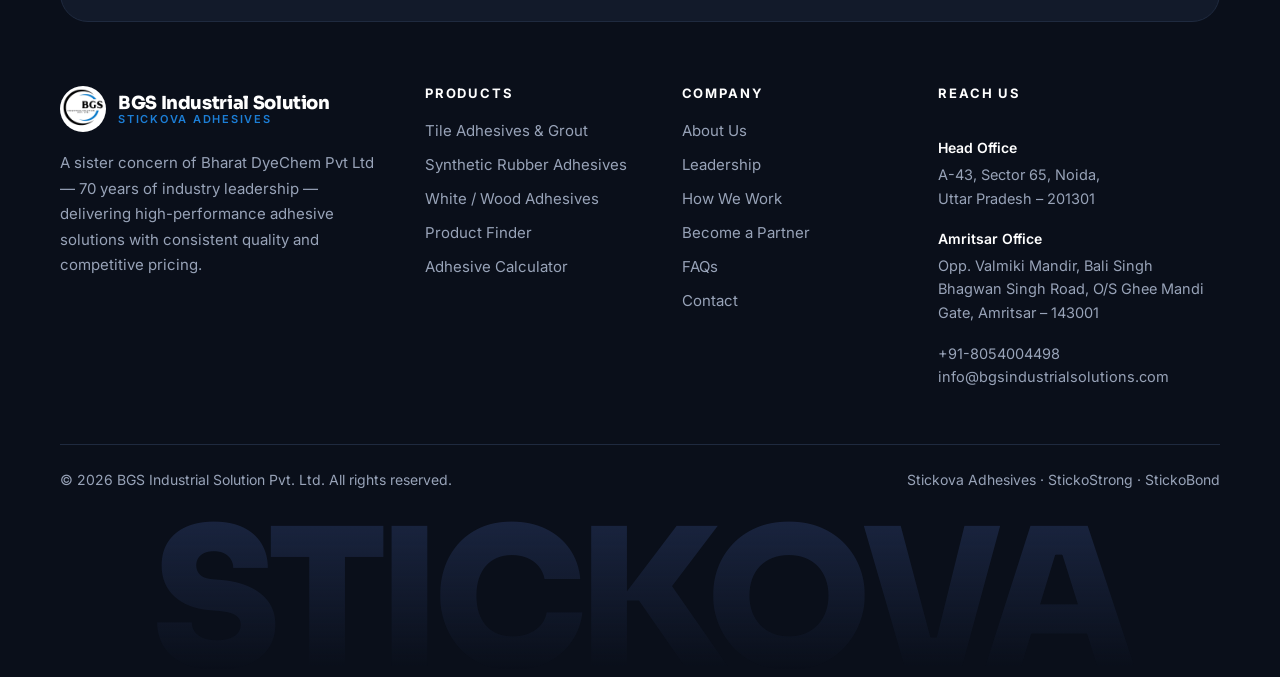
==== commit 43dd2644: "Hero: rotating 'Our story' badge linking to About page Co-Authored-By: Claude Opus 5.5 <noreply@anth" ====
--- a/index.html
+++ b/index.html
@@ -68,15 +68,13 @@
             <span class="hero__photo-caption"><span class="dot"></span>Trusted on real job sites</span>
           </div>
           <div data-depth="-26" style="position:absolute;inset:0;pointer-events:none">
-            <div class="float-card float-card--about floaty" style="pointer-events:auto">
-              <img class="fc-logo" src="assets/img/bgs-logo.png" alt="" width="40" height="40" />
-              <strong>Who we are</strong>
-              <small>70 years of trust through Bharat DyeChem</small>
-              <div class="fc-links">
-                <a href="about.html">About us <svg viewBox="0 0 24 24" fill="none" stroke="currentColor" stroke-width="2.4" stroke-linecap="round" stroke-linejoin="round" aria-hidden="true"><path d="M5 12h14M13 6l6 6-6 6"/></svg></a>
-                <a href="contact.html">Contact us <svg viewBox="0 0 24 24" fill="none" stroke="currentColor" stroke-width="2.4" stroke-linecap="round" stroke-linejoin="round" aria-hidden="true"><path d="M5 12h14M13 6l6 6-6 6"/></svg></a>
-              </div>
-            </div>
+            <a class="story-badge" href="about.html" aria-label="About BGS: our story" style="pointer-events:auto">
+              <svg class="story-badge__ring" viewBox="0 0 120 120" aria-hidden="true">
+                <defs><path id="storyCircle" d="M60,60 m-46,0 a46,46 0 1,1 92,0 a46,46 0 1,1 -92,0"/></defs>
+                <text><textPath href="#storyCircle" textLength="286">ABOUT BGS • OUR STORY • 70+ YEARS OF TRUST •</textPath></text>
+              </svg>
+              <span class="story-badge__core"><svg viewBox="0 0 24 24" fill="none" stroke="currentColor" stroke-width="2.4" stroke-linecap="round" stroke-linejoin="round" aria-hidden="true"><path d="M7 17 17 7M8 7h9v9"/></svg></span>
+            </a>
           </div>
           <div data-depth="18" style="position:absolute;inset:0;pointer-events:none">
             <div class="float-card float-card--stat floaty--slow">
--- a/assets/css/style.css
+++ b/assets/css/style.css
@@ -322,16 +322,17 @@
 .float-card--pack img { border-radius: 12px; aspect-ratio: 1; object-fit: cover; }
 .float-card--pack span { display: block; font-size: 12px; font-weight: 600; color: var(--text-strong); padding: 8px 4px 2px; }
 .float-card--pack small { display: block; font-size: 11px; color: var(--muted); padding: 0 4px; }
-.float-card--about { left: -28px; top: 36px; width: 200px; padding: 16px; }
-.float-card--about .fc-logo { width: 40px; height: 40px; object-fit: contain; border-radius: 10px; background: #fff; padding: 4px; margin-bottom: 10px; }
-.float-card--about strong { display: block; font-family: var(--font-display); font-size: 16px; color: var(--text-strong); }
-.float-card--about small { display: block; font-size: 12px; color: var(--muted); margin: 2px 0 12px; line-height: 1.4; }
-.fc-links { display: grid; gap: 6px; }
-.fc-links a { display: flex; align-items: center; justify-content: space-between; padding: 8px 12px; border-radius: 10px; font-size: 13px; font-weight: 600; color: var(--text-strong); background: var(--surface-2); transition: background .25s var(--ease), color .25s var(--ease); }
-.fc-links a:first-child { background: var(--blue); color: #fff; }
-.fc-links a:hover { background: var(--blue-600, var(--blue)); color: #fff; }
-.fc-links a svg { width: 15px; height: 15px; transition: translate .25s var(--ease); }
-.fc-links a:hover svg { translate: 3px 0; }
+.story-badge { position: absolute; left: -54px; top: 28px; z-index: 3; width: 132px; height: 132px; border-radius: 50%; display: grid; place-items: center; background: var(--glass); backdrop-filter: blur(14px); -webkit-backdrop-filter: blur(14px); border: 1px solid rgba(255, 255, 255, 0.5); box-shadow: var(--shadow-lg); color: var(--text-strong); transition: transform 0.4s var(--ease), box-shadow 0.4s var(--ease); }
+[data-theme="dark"] .story-badge { border-color: rgba(255, 255, 255, 0.08); }
+.story-badge__ring { position: absolute; inset: 0; width: 100%; height: 100%; animation: storySpin 14s linear infinite; }
+.story-badge__ring text { font-family: var(--font-display); font-size: 10.5px; font-weight: 700; letter-spacing: 0.08em; fill: currentColor; }
+.story-badge__core { width: 52px; height: 52px; border-radius: 50%; display: grid; place-items: center; background: linear-gradient(135deg, var(--blue), #22b8f0); color: #fff; box-shadow: 0 10px 24px -8px rgba(28, 126, 214, 0.7); transition: transform 0.4s var(--ease); }
+.story-badge__core svg { width: 22px; height: 22px; transition: transform 0.4s var(--ease); }
+.story-badge:hover { transform: scale(1.06); box-shadow: 0 30px 60px -16px rgba(28, 126, 214, 0.45); }
+.story-badge:hover .story-badge__ring { animation-duration: 5s; }
+.story-badge:hover .story-badge__core svg { transform: rotate(45deg); }
+.story-badge:focus-visible { outline: 3px solid var(--blue); outline-offset: 4px; }
+@keyframes storySpin { to { transform: rotate(360deg); } }
 .float-card--stat { right: -18px; bottom: 64px; display: flex; gap: 14px; align-items: center; }
 .float-card--stat .ico { width: 46px; height: 46px; border-radius: 12px; display: grid; place-items: center; background: var(--blue); color: #fff; }
 .float-card--stat .ico svg { width: 24px; height: 24px; }
@@ -342,8 +343,8 @@
 .floaty { animation: floaty 7s ease-in-out infinite; }
 .floaty--slow { animation: floaty 9s ease-in-out -3s infinite; }
 @keyframes floaty { 0%, 100% { translate: 0 0; } 50% { translate: 0 -12px; } }
-@media (max-width: 1023px) { .float-card--pack, .float-card--about { left: 12px; top: 12px; width: 180px; } .float-card--stat { right: 12px; bottom: 12px; } .float-card--chip { right: 12px; top: 12px; } }
-@media (max-width: 520px) { .hero__visual { min-height: 0; } .float-card--pack { width: 104px; } .float-card--about { width: 160px; padding: 12px; } .float-card--about small { display: none; } .float-card--stat { padding: 12px; } .float-card--stat .ico { width: 38px; height: 38px; } .float-card--chip { display: none; } }
+@media (max-width: 1023px) { .float-card--pack { left: 12px; top: 12px; width: 130px; } .story-badge { left: 12px; top: 12px; } .float-card--stat { right: 12px; bottom: 12px; } .float-card--chip { right: 12px; top: 12px; } }
+@media (max-width: 520px) { .hero__visual { min-height: 0; } .float-card--pack { width: 104px; } .story-badge { width: 104px; height: 104px; } .story-badge__core { width: 42px; height: 42px; } .float-card--stat { padding: 12px; } .float-card--stat .ico { width: 38px; height: 38px; } .float-card--chip { display: none; } }
 
 .scroll-hint { position: absolute; left: 50%; bottom: 22px; translate: -50% 0; display: grid; justify-items: center; gap: 8px; font-size: 11px; letter-spacing: 0.2em; text-transform: uppercase; color: var(--muted); }
 .scroll-hint span { width: 22px; height: 36px; border-radius: 12px; border: 2px solid var(--line-2); position: relative; }
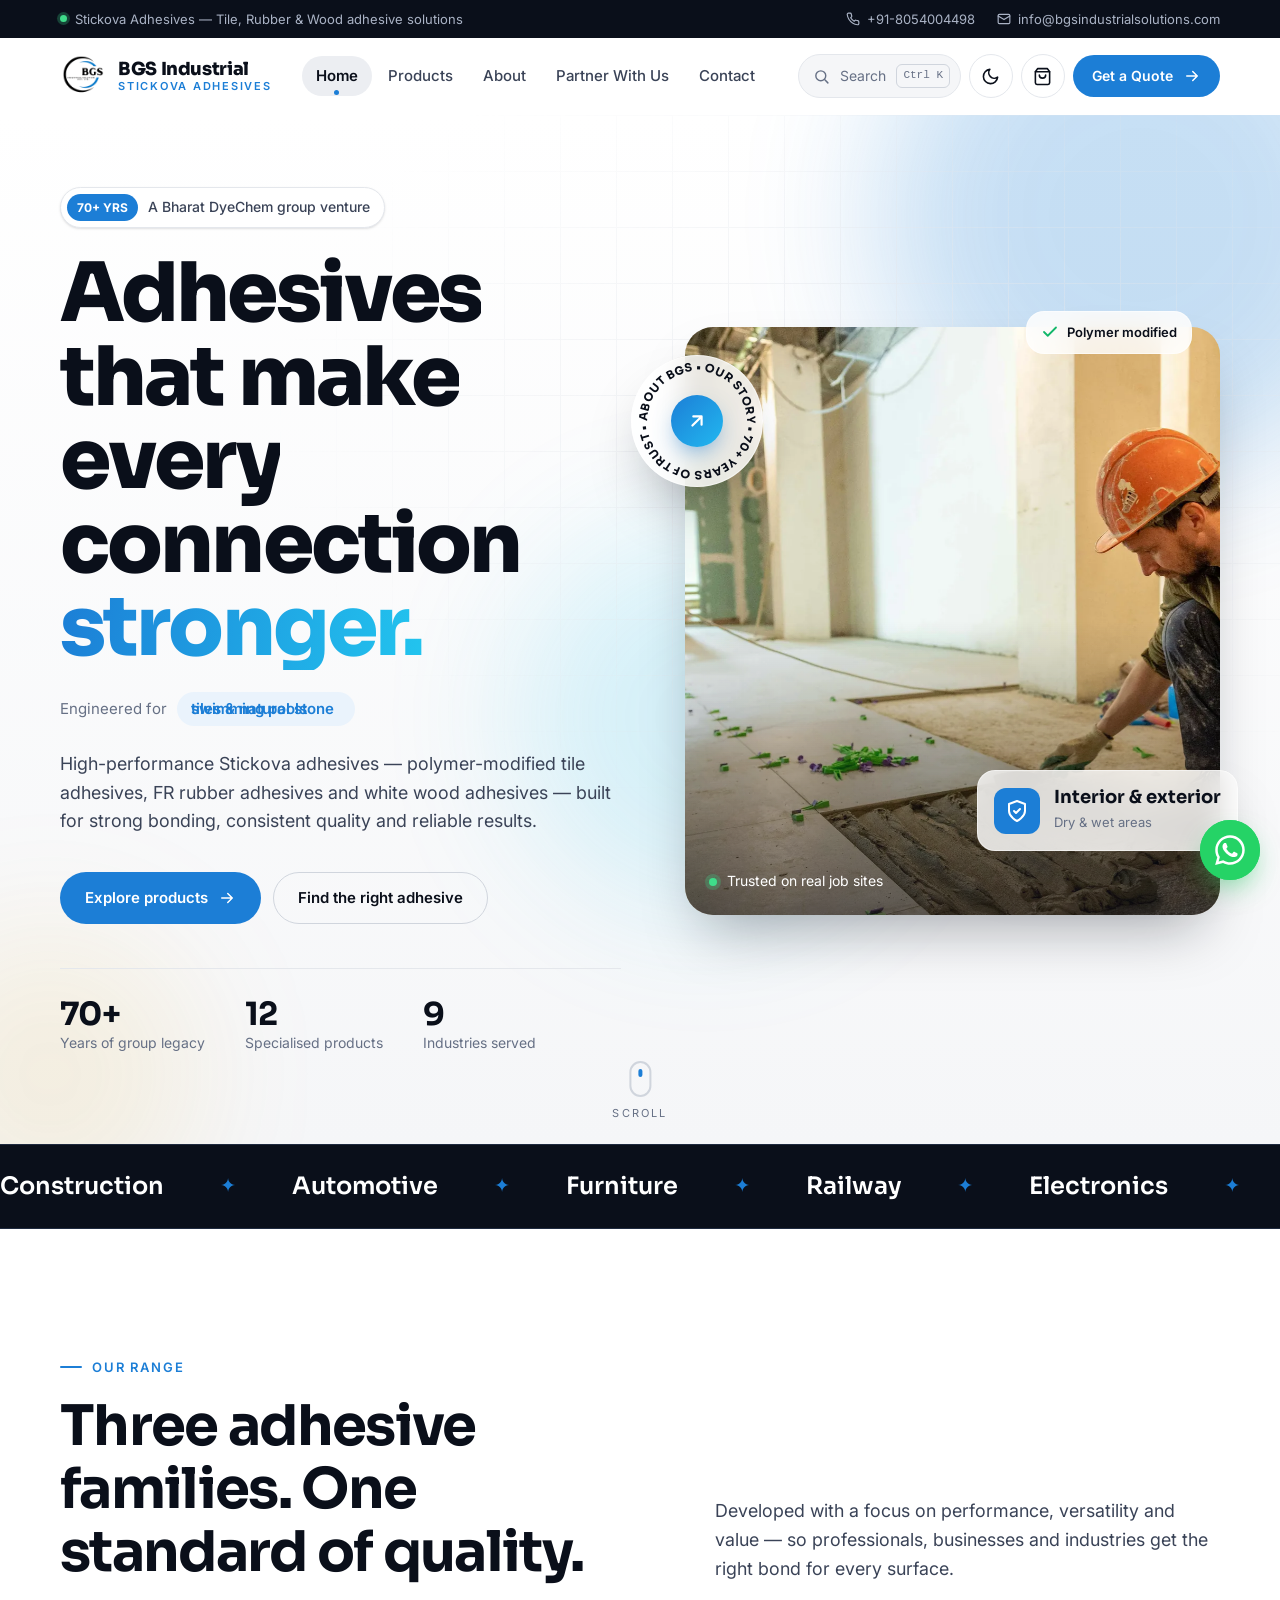
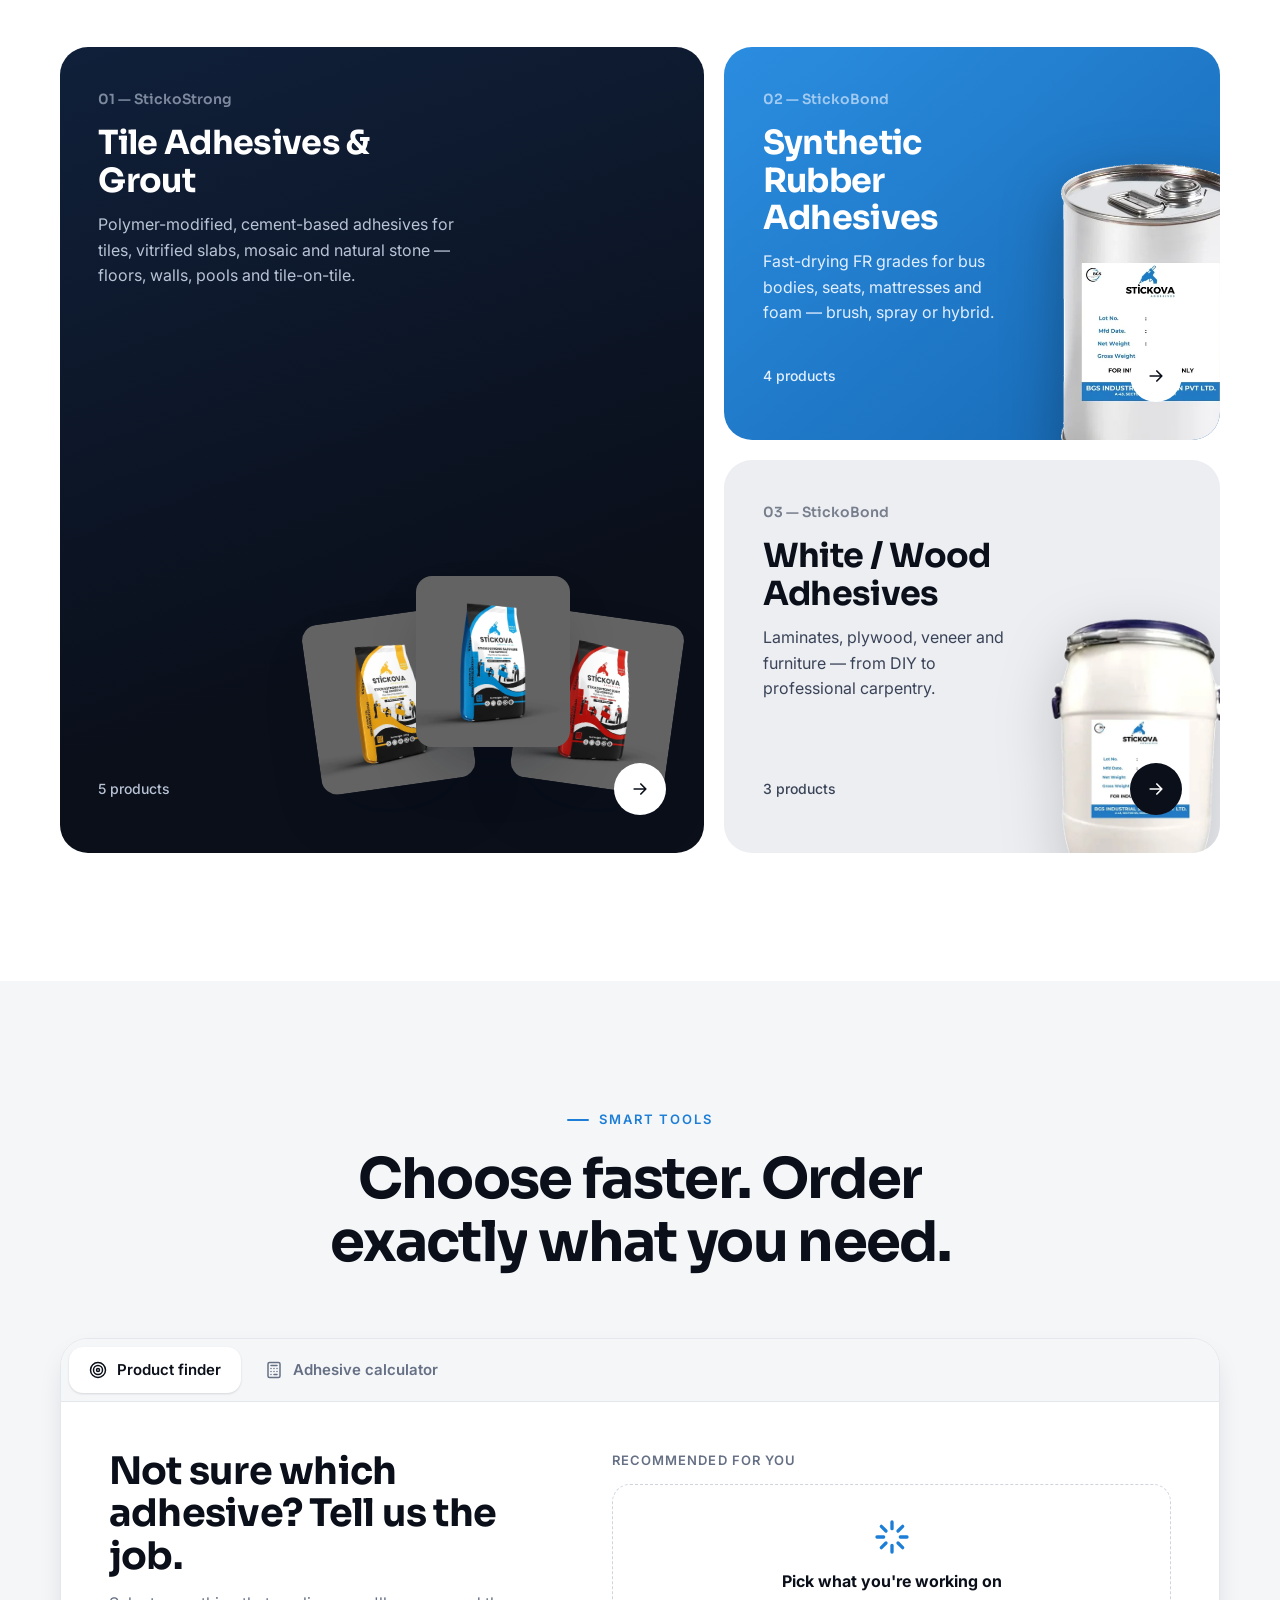
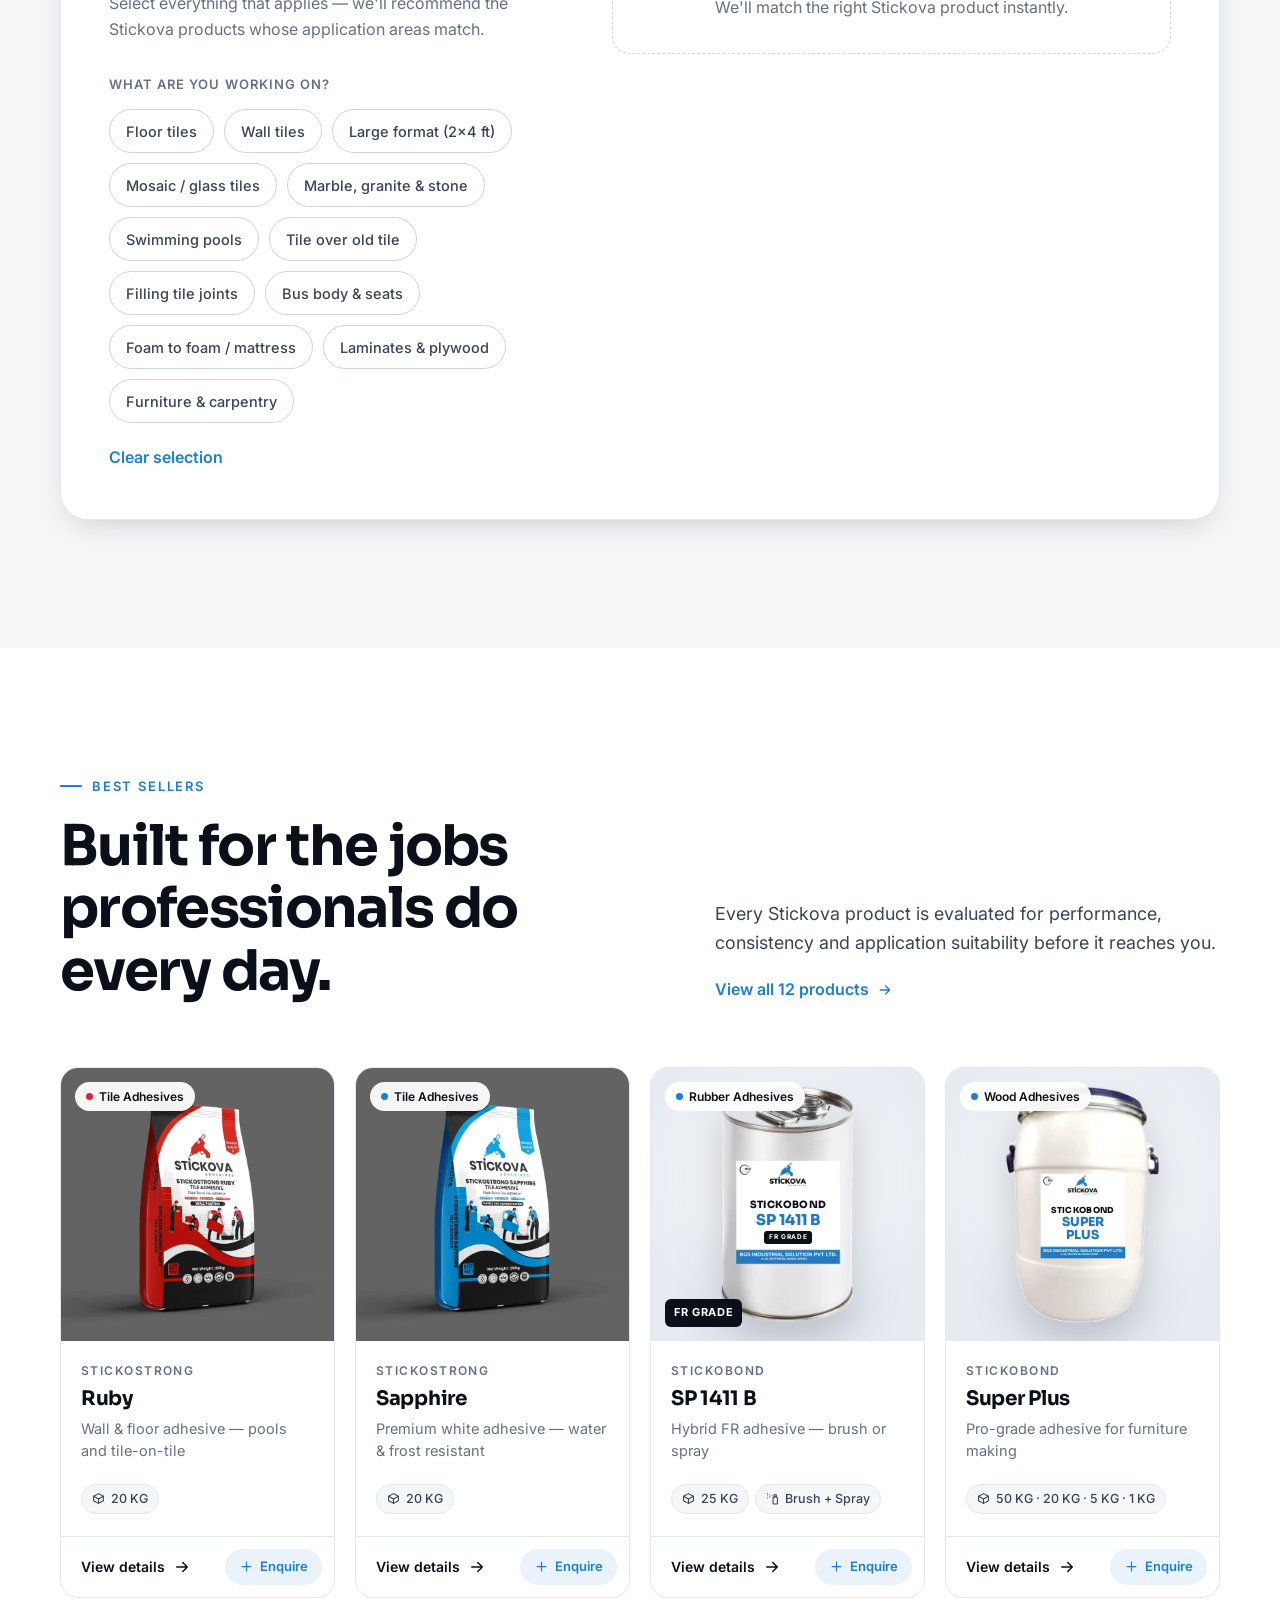
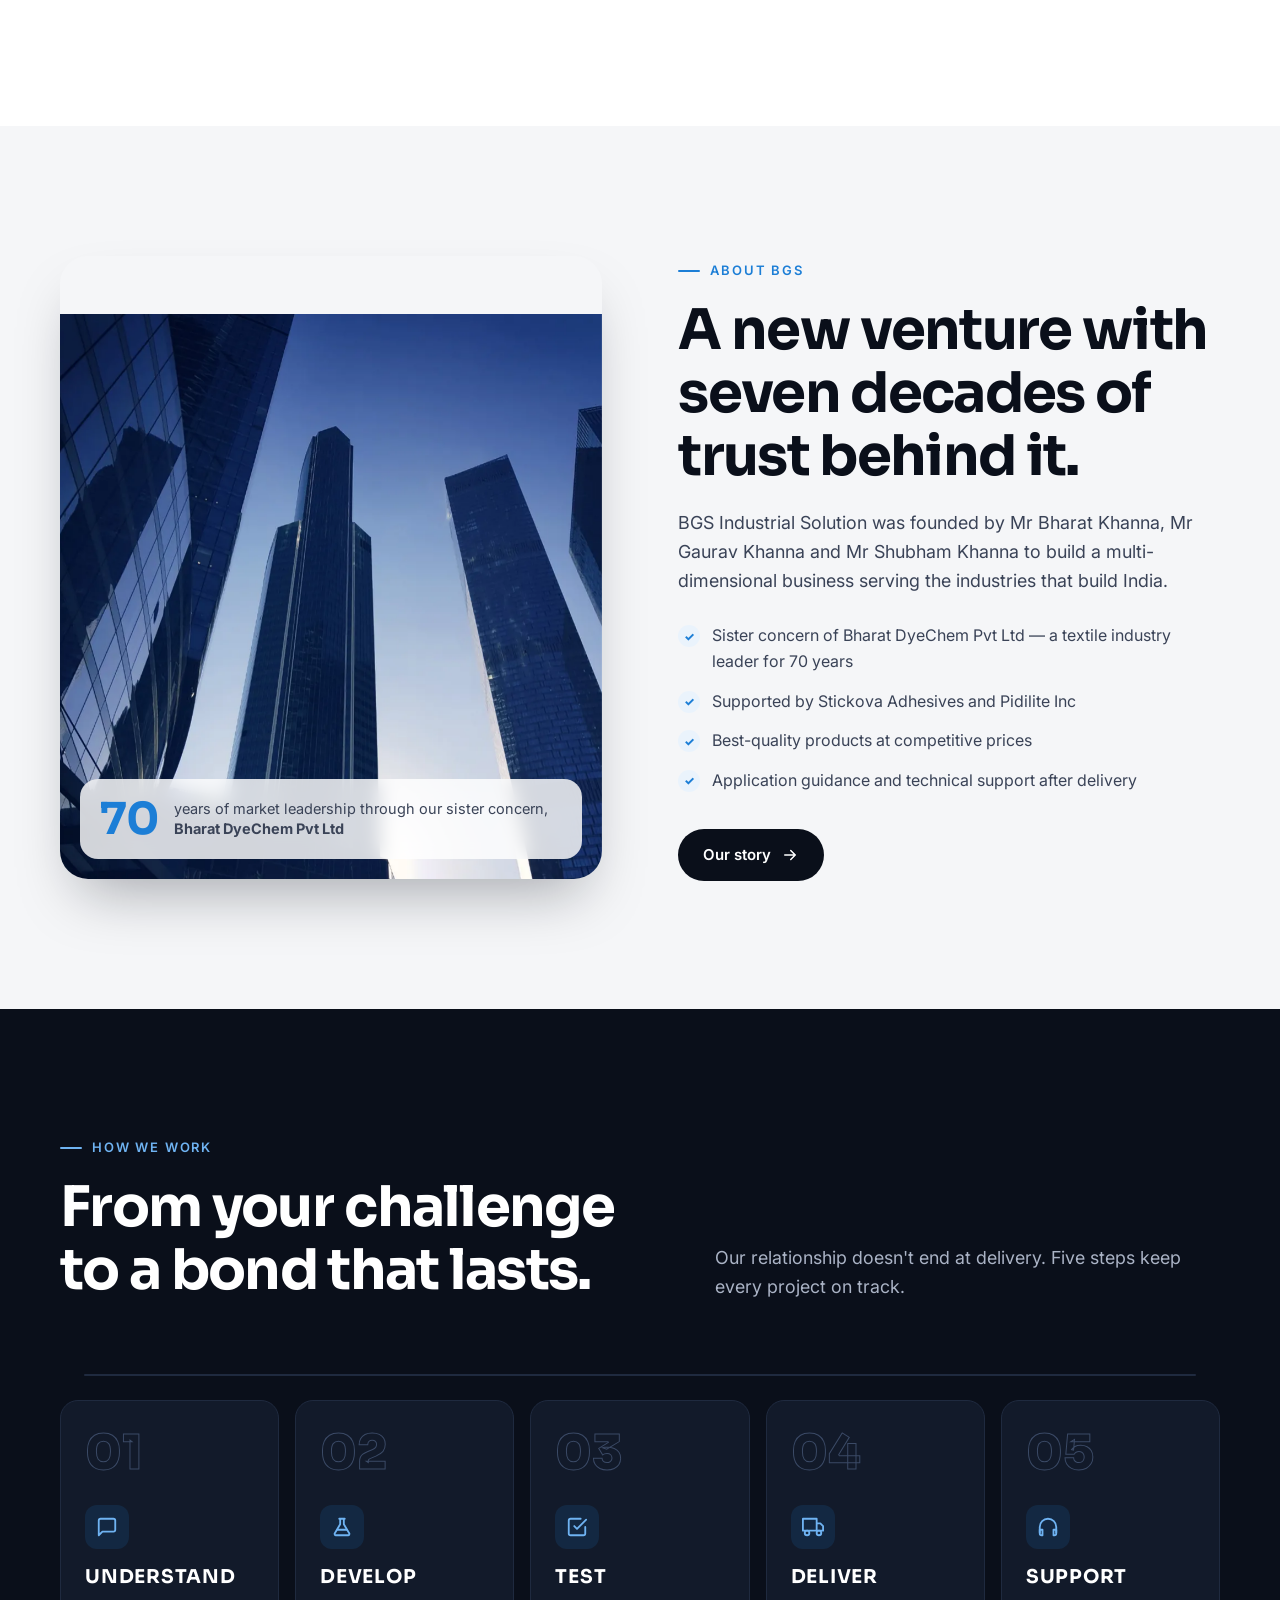
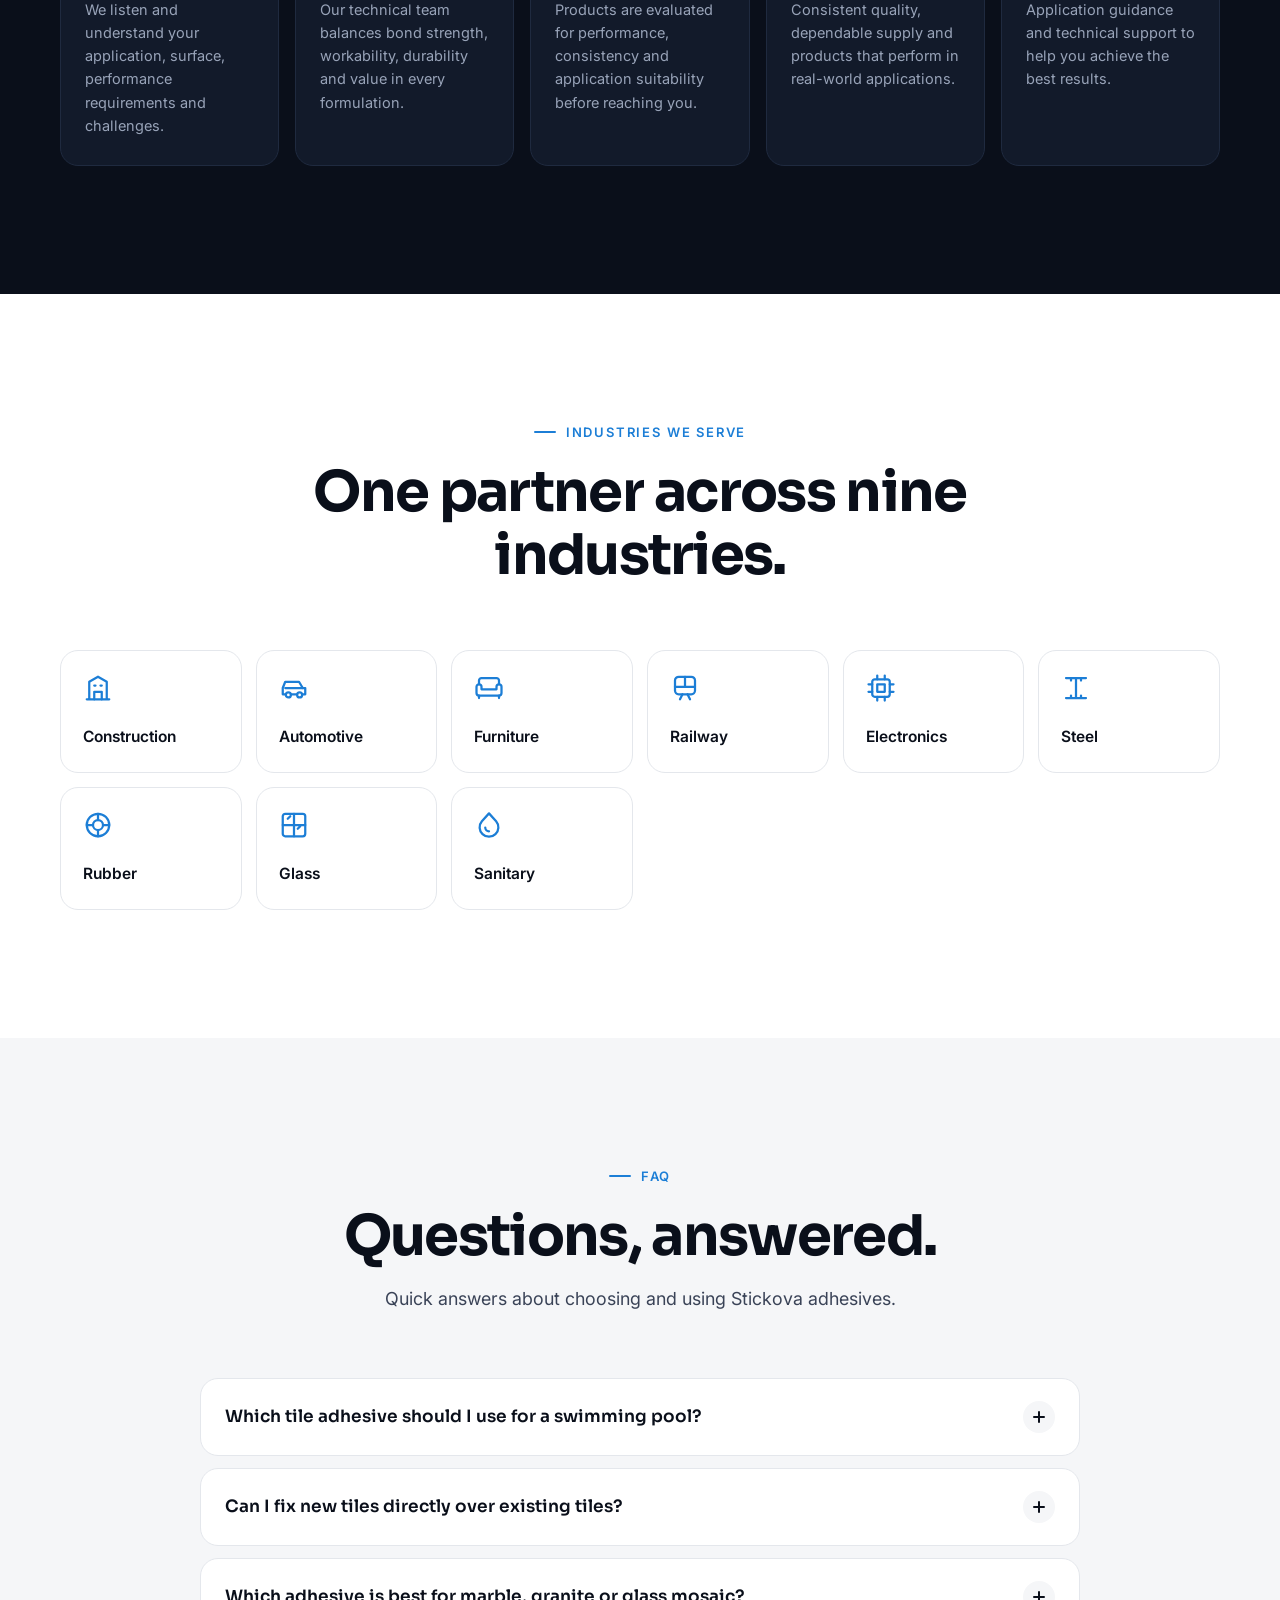
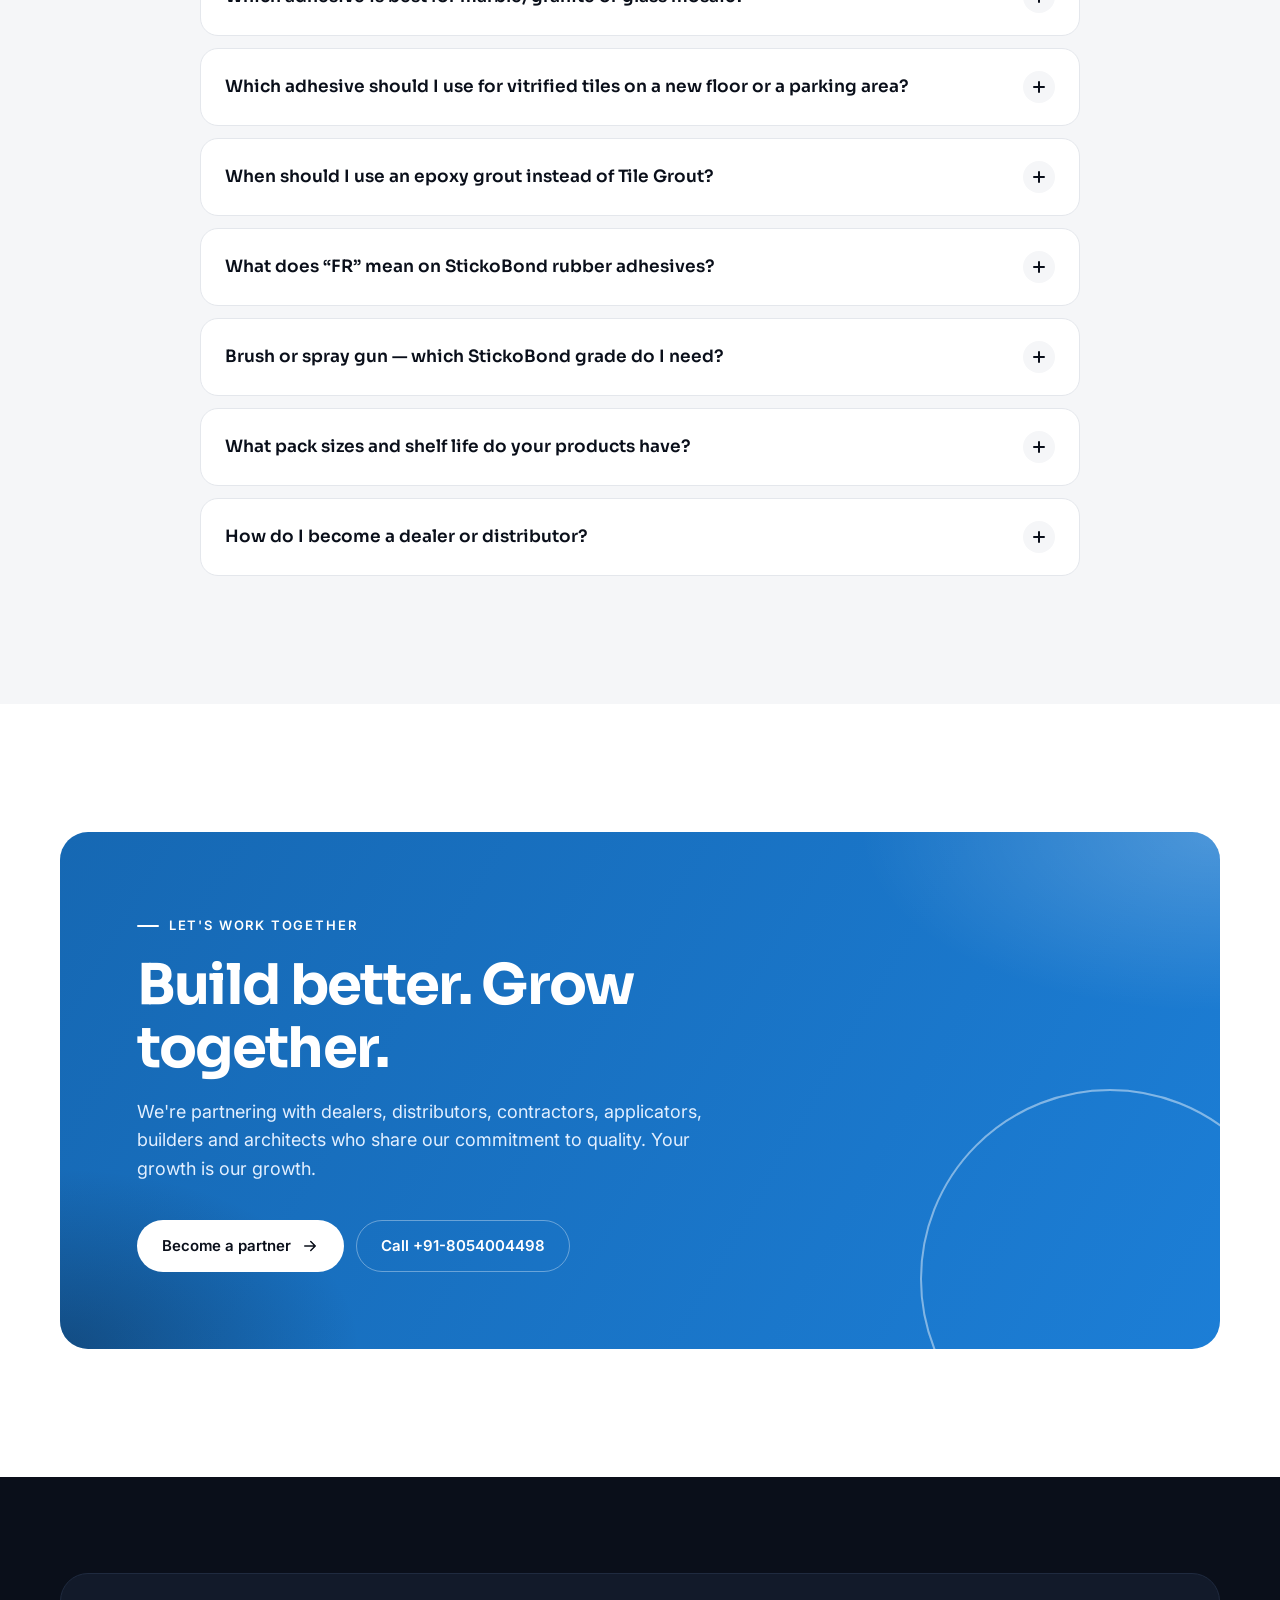
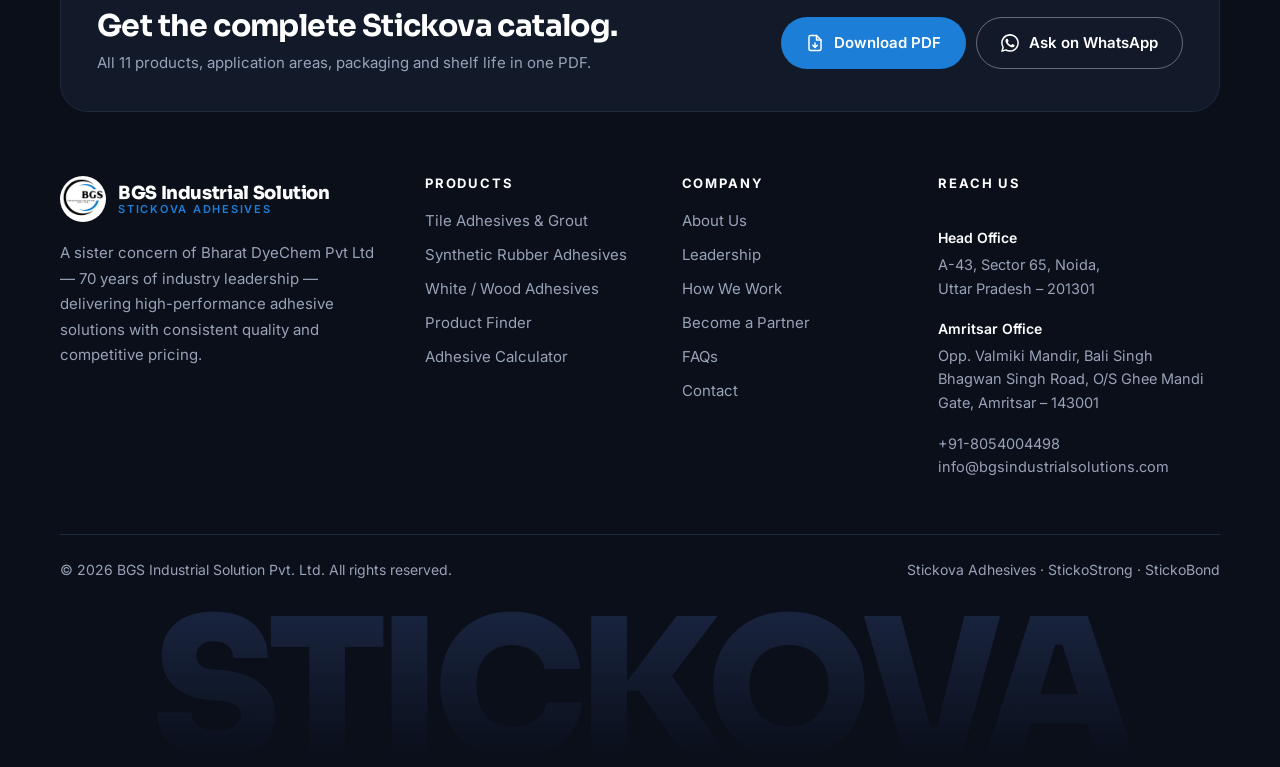
==== commit e1954b46: "New product photos: Pearl, Ruby, Sapphire bags; add StickoStrong Amber; real tin and drum containers" ====
--- a/index.html
+++ b/index.html
@@ -57,7 +57,7 @@
           </div>
           <div class="hero__trust reveal" style="--d:.58s">
             <div><strong><span data-count="70">70</span>+</strong><span>Years of group legacy</span></div>
-            <div><strong data-count="11">11</strong><span>Specialised products</span></div>
+            <div><strong data-count="12">12</strong><span>Specialised products</span></div>
             <div><strong data-count="9">9</strong><span>Industries served</span></div>
           </div>
         </div>
@@ -146,7 +146,7 @@
               <h3 style="margin-top:14px">White / Wood Adhesives</h3>
               <p>Laminates, plywood, veneer and furniture — from DIY to professional carpentry.</p>
             </div>
-            <img class="cat__media" src="assets/img/bucket.webp" alt="" loading="lazy" aria-hidden="true" />
+            <img class="cat__media" src="assets/img/drum.webp" alt="" loading="lazy" aria-hidden="true" />
             <div class="cat__foot">
               <span class="cat__count" data-cat-count="wood">3 products</span>
               <span class="cat__go"><svg viewBox="0 0 24 24" fill="none" stroke="currentColor" stroke-width="2" stroke-linecap="round" stroke-linejoin="round" aria-hidden="true"><path d="M5 12h14M13 6l6 6-6 6"/></svg></span>
@@ -247,7 +247,7 @@
           </div>
           <div class="reveal" style="display:grid;gap:20px;justify-items:start">
             <p class="lead">Every Stickova product is evaluated for performance, consistency and application suitability before it reaches you.</p>
-            <a class="link-arrow" href="products.html">View all 11 products <svg viewBox="0 0 24 24" fill="none" stroke="currentColor" stroke-width="2" stroke-linecap="round" stroke-linejoin="round" aria-hidden="true"><path d="M5 12h14M13 6l6 6-6 6"/></svg></a>
+            <a class="link-arrow" href="products.html">View all 12 products <svg viewBox="0 0 24 24" fill="none" stroke="currentColor" stroke-width="2" stroke-linecap="round" stroke-linejoin="round" aria-hidden="true"><path d="M5 12h14M13 6l6 6-6 6"/></svg></a>
           </div>
         </div>
         <div class="grid-products" id="featuredProducts"></div>
--- a/assets/css/style.css
+++ b/assets/css/style.css
@@ -455,15 +455,15 @@
 .add-btn.is-added svg { transform: rotate(360deg); }
 
 /* Pack mock-ups */
-.pack { position: relative; height: 100%; max-height: 100%; aspect-ratio: 408 / 612; transition: transform 0.8s var(--ease); filter: drop-shadow(0 18px 22px rgba(16, 24, 40, 0.22)); }
-.pack > img { width: 100%; height: 100%; object-fit: contain; }
-.pack__label { position: absolute; left: 13%; right: 13%; top: 34%; bottom: 22%; background: #fff; border-radius: 4px; display: flex; flex-direction: column; align-items: center; justify-content: center; gap: 4%; text-align: center; overflow: hidden; container-type: inline-size; padding-bottom: 17%; box-shadow: inset 8px 0 10px -8px rgba(0, 0, 0, 0.25), inset -8px 0 10px -8px rgba(0, 0, 0, 0.25); }
-.pack--bucket .pack__label { left: 14%; right: 14%; top: 30%; bottom: 20%; }
-.pack__label img { width: 34%; }
-.pack__brand { font-family: var(--font-display); font-weight: 800; font-size: 11cqi; color: #0a0f1a; letter-spacing: -0.02em; line-height: 1; }
-.pack__code { font-family: var(--font-display); font-weight: 700; font-size: 10cqi; color: var(--blue); line-height: 1.05; padding-inline: 6%; }
-.pack__strip { position: absolute; left: 0; right: 0; bottom: 0; height: 15%; background: var(--blue); }
-.pack__fr { font-size: 6cqi; font-weight: 700; letter-spacing: 0.1em; color: #fff; background: #0a0f1a; padding: 1.5% 5%; border-radius: 3px; }
+.pack { position: relative; height: 100%; max-height: 100%; aspect-ratio: 352 / 620; transition: transform 0.8s var(--ease); filter: drop-shadow(0 18px 22px rgba(16, 24, 40, 0.22)); }
+.pack--bucket { aspect-ratio: 406 / 620; }
+.pack > img { position: absolute; inset: 0; width: 100%; height: 100%; object-fit: contain; }
+/* sits over the blank "Lot No / Mfd" fields of the real label */
+.pack__label { position: absolute; left: 13%; right: 12.5%; top: 46.5%; bottom: 31.5%; background: #fff; display: flex; flex-direction: column; align-items: center; justify-content: center; gap: 5%; text-align: center; overflow: hidden; container-type: inline-size; }
+.pack--bucket .pack__label { left: 23.5%; right: 23%; top: 49.5%; bottom: 33%; }
+.pack__brand { font-family: var(--font-display); font-weight: 800; font-size: 10cqi; color: #0a0f1a; letter-spacing: 0.04em; line-height: 1; }
+.pack__code { font-family: var(--font-display); font-weight: 800; font-size: 15cqi; color: #1f78c8; line-height: 1.05; padding-inline: 6%; }
+.pack__fr { font-size: 6.5cqi; font-weight: 700; letter-spacing: 0.1em; color: #fff; background: #0a0f1a; padding: 1.5% 5%; border-radius: 3px; }
 
 /* ---------- Tools (finder + calculator) ---------- */
 .tools { background: var(--surface); border: 1px solid var(--line); border-radius: var(--radius-lg); box-shadow: var(--shadow); overflow: hidden; }
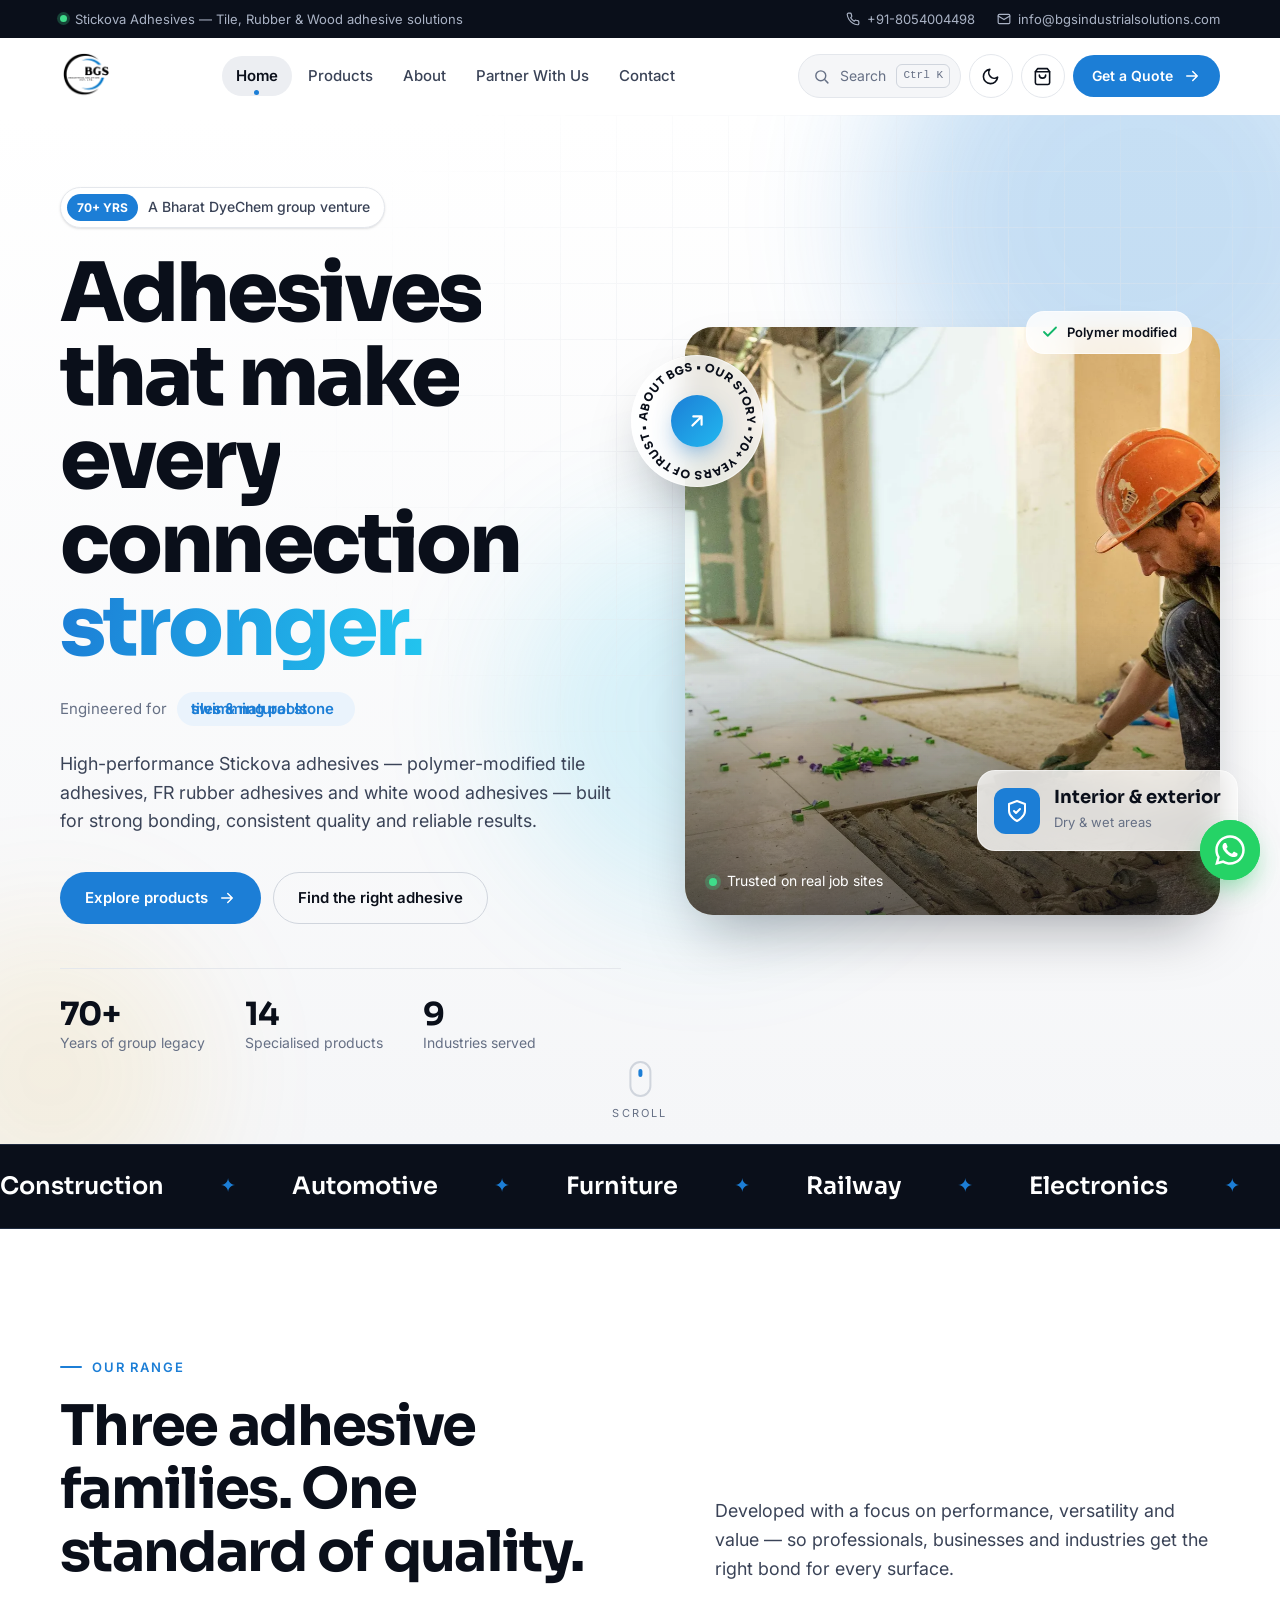
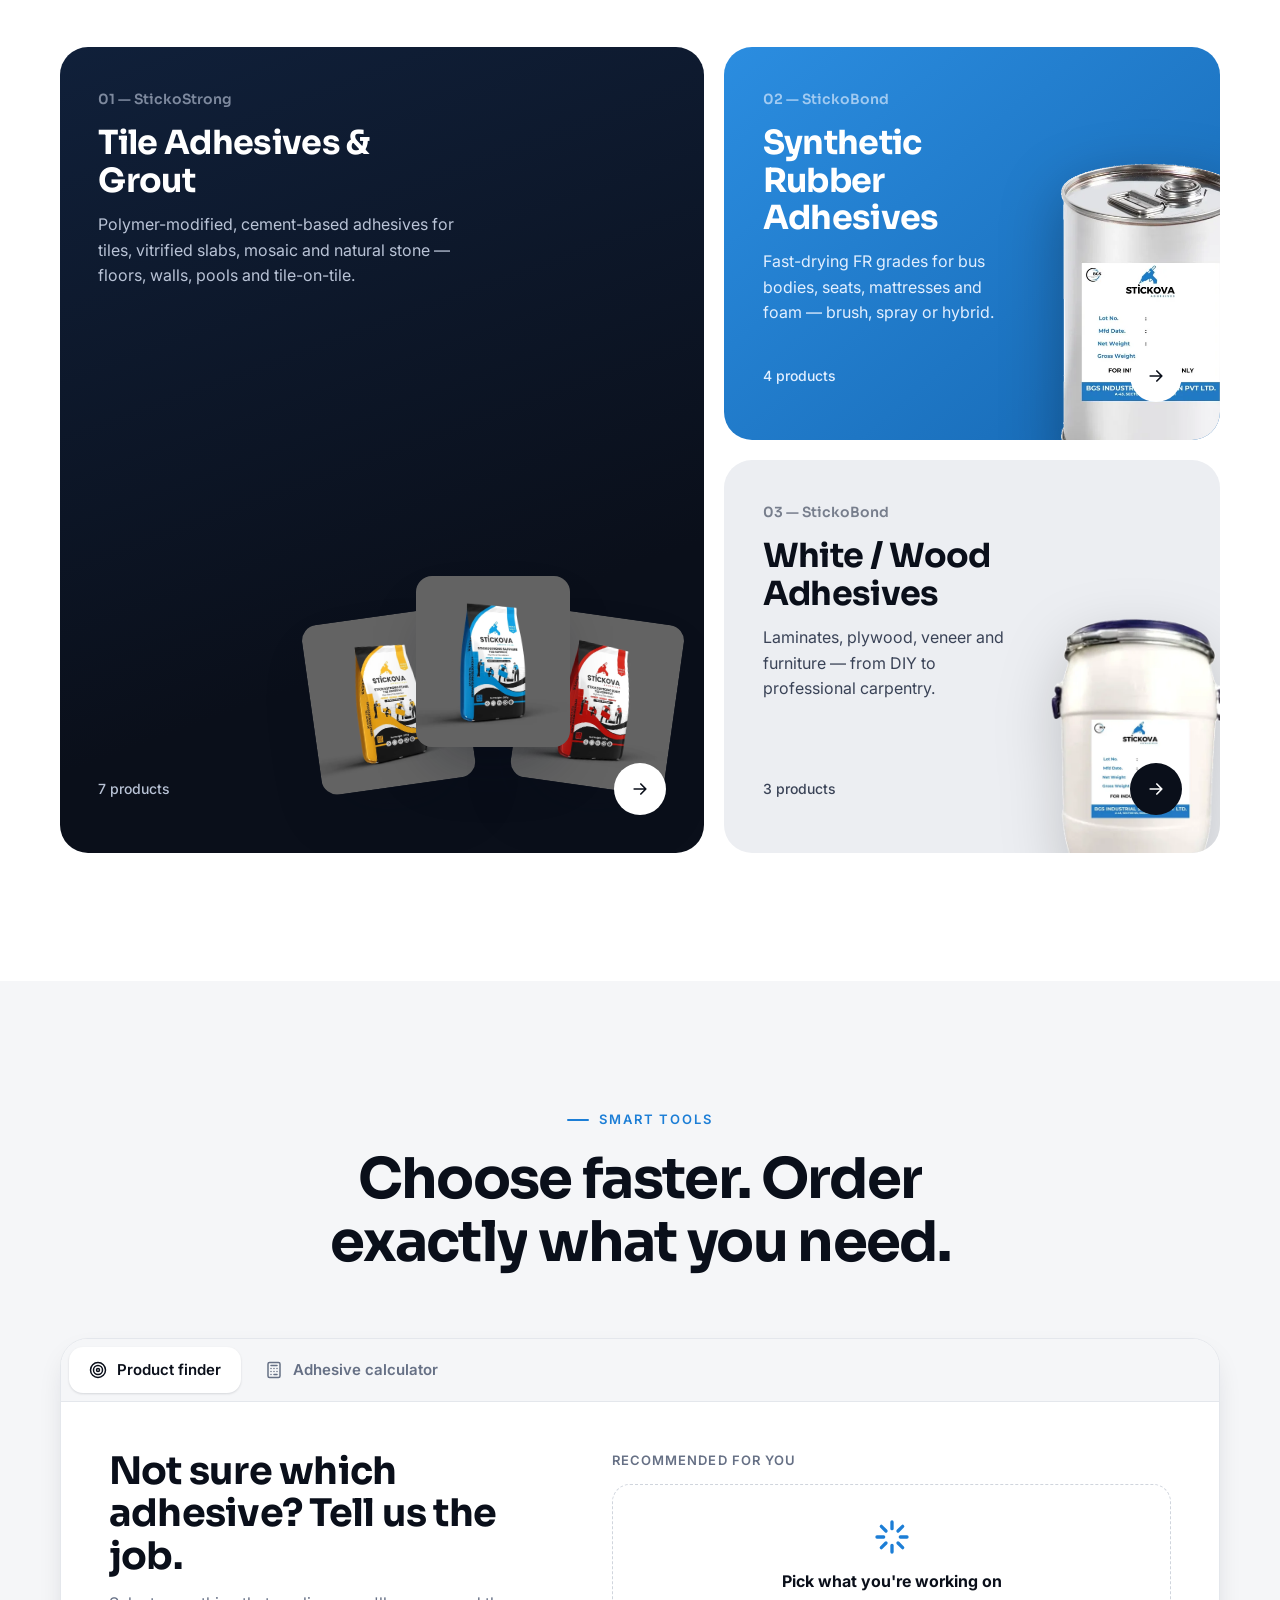
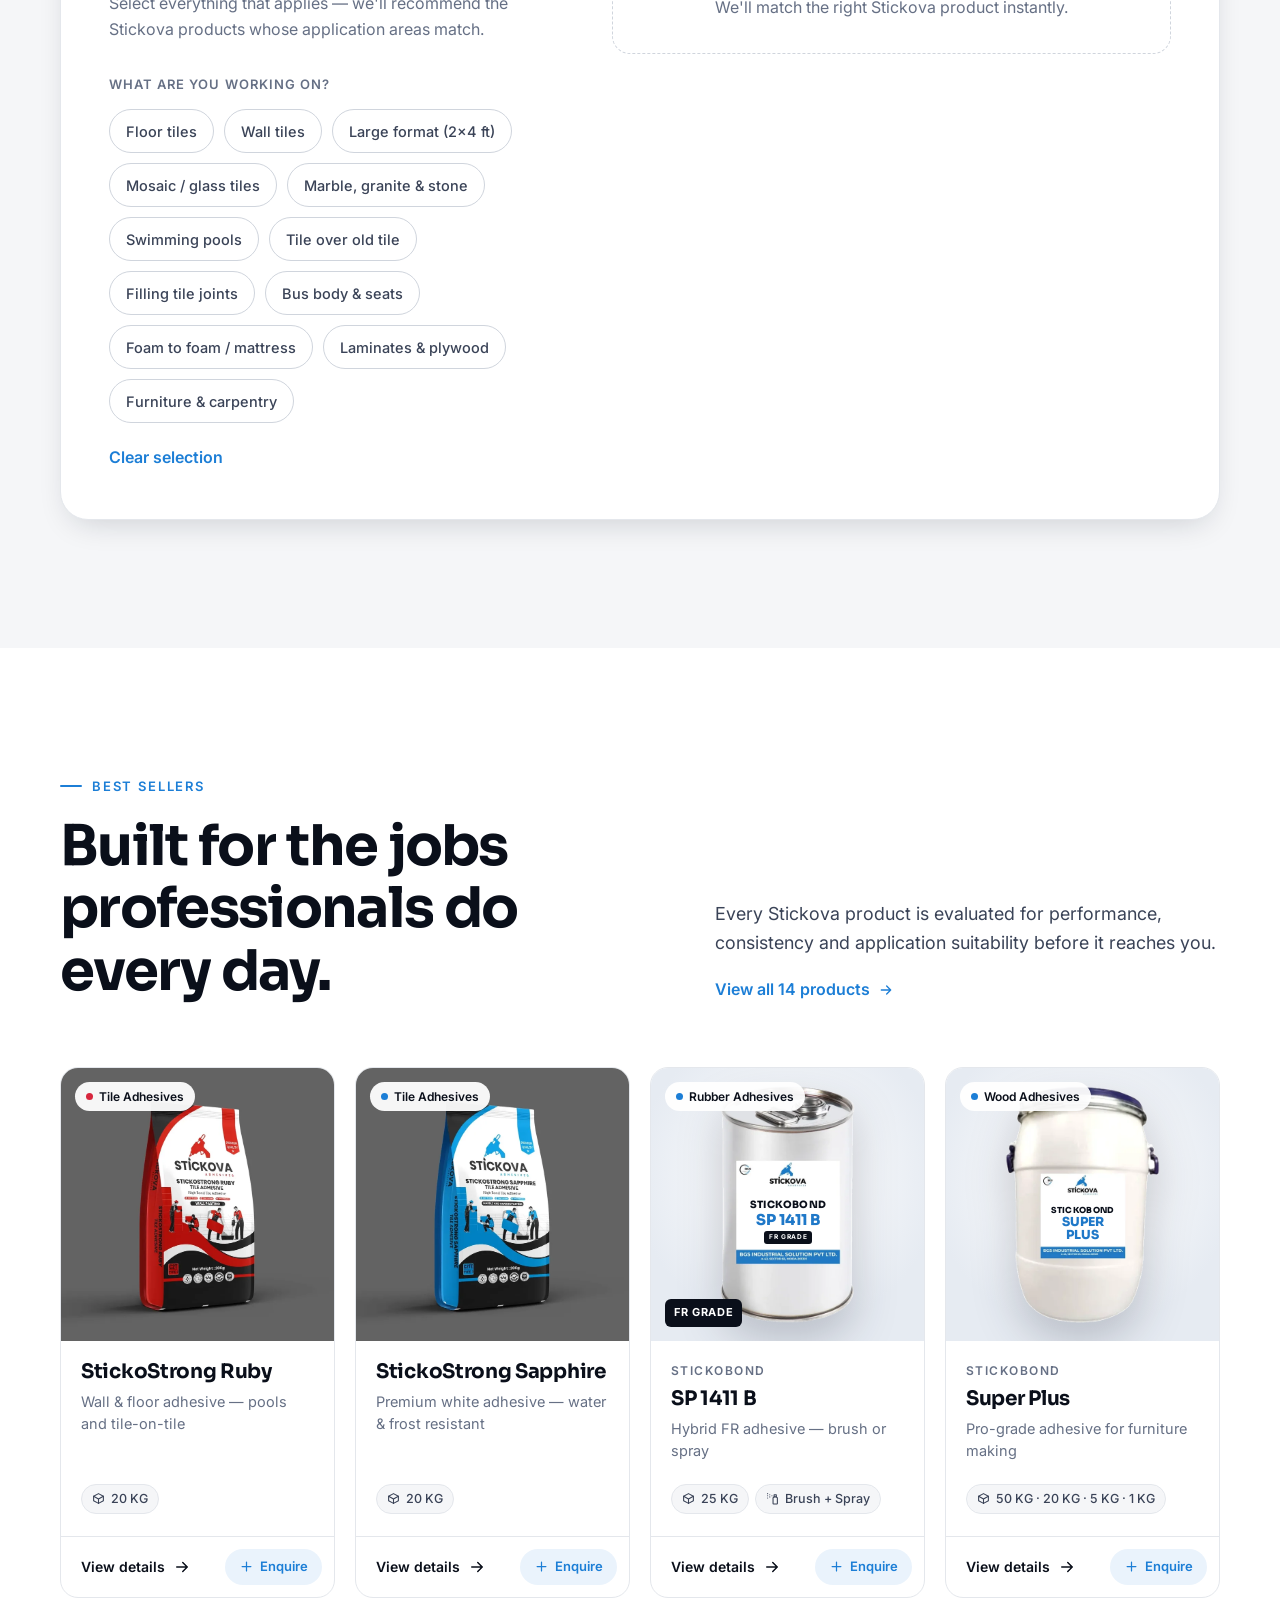
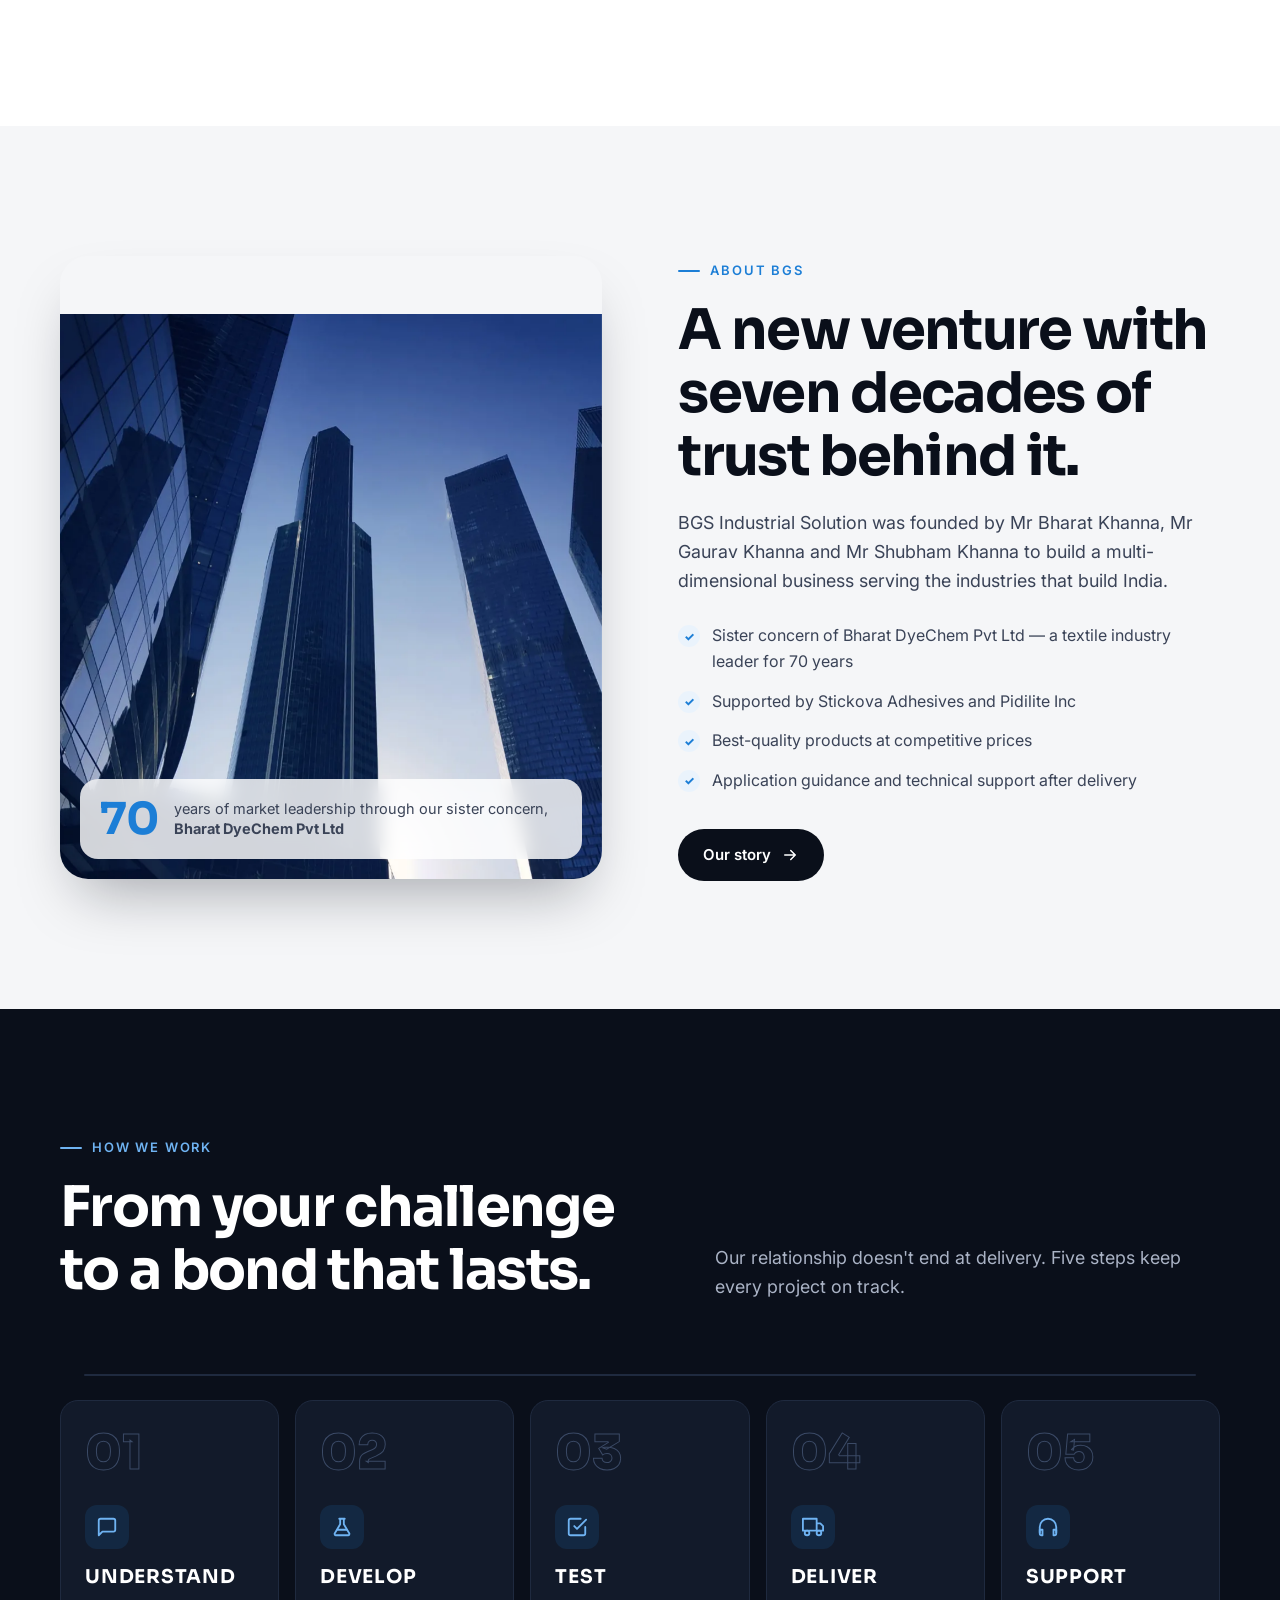
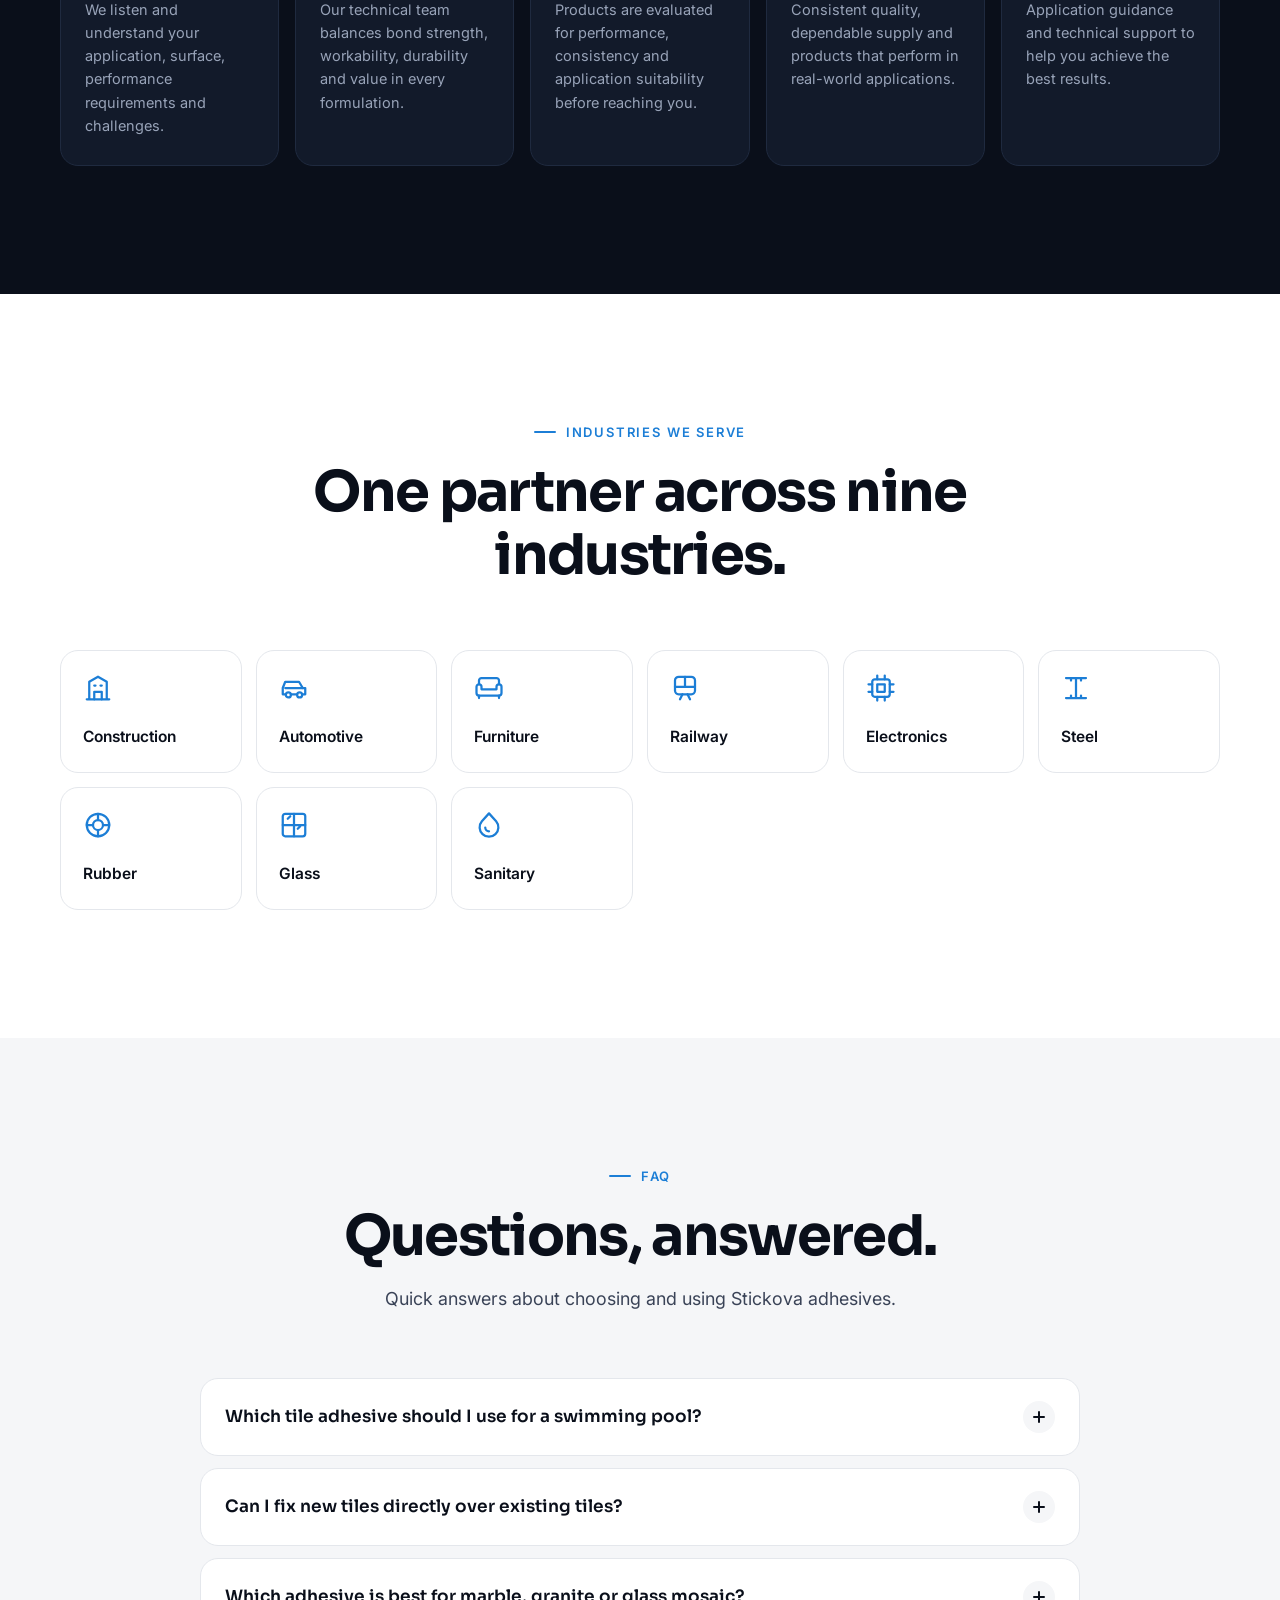
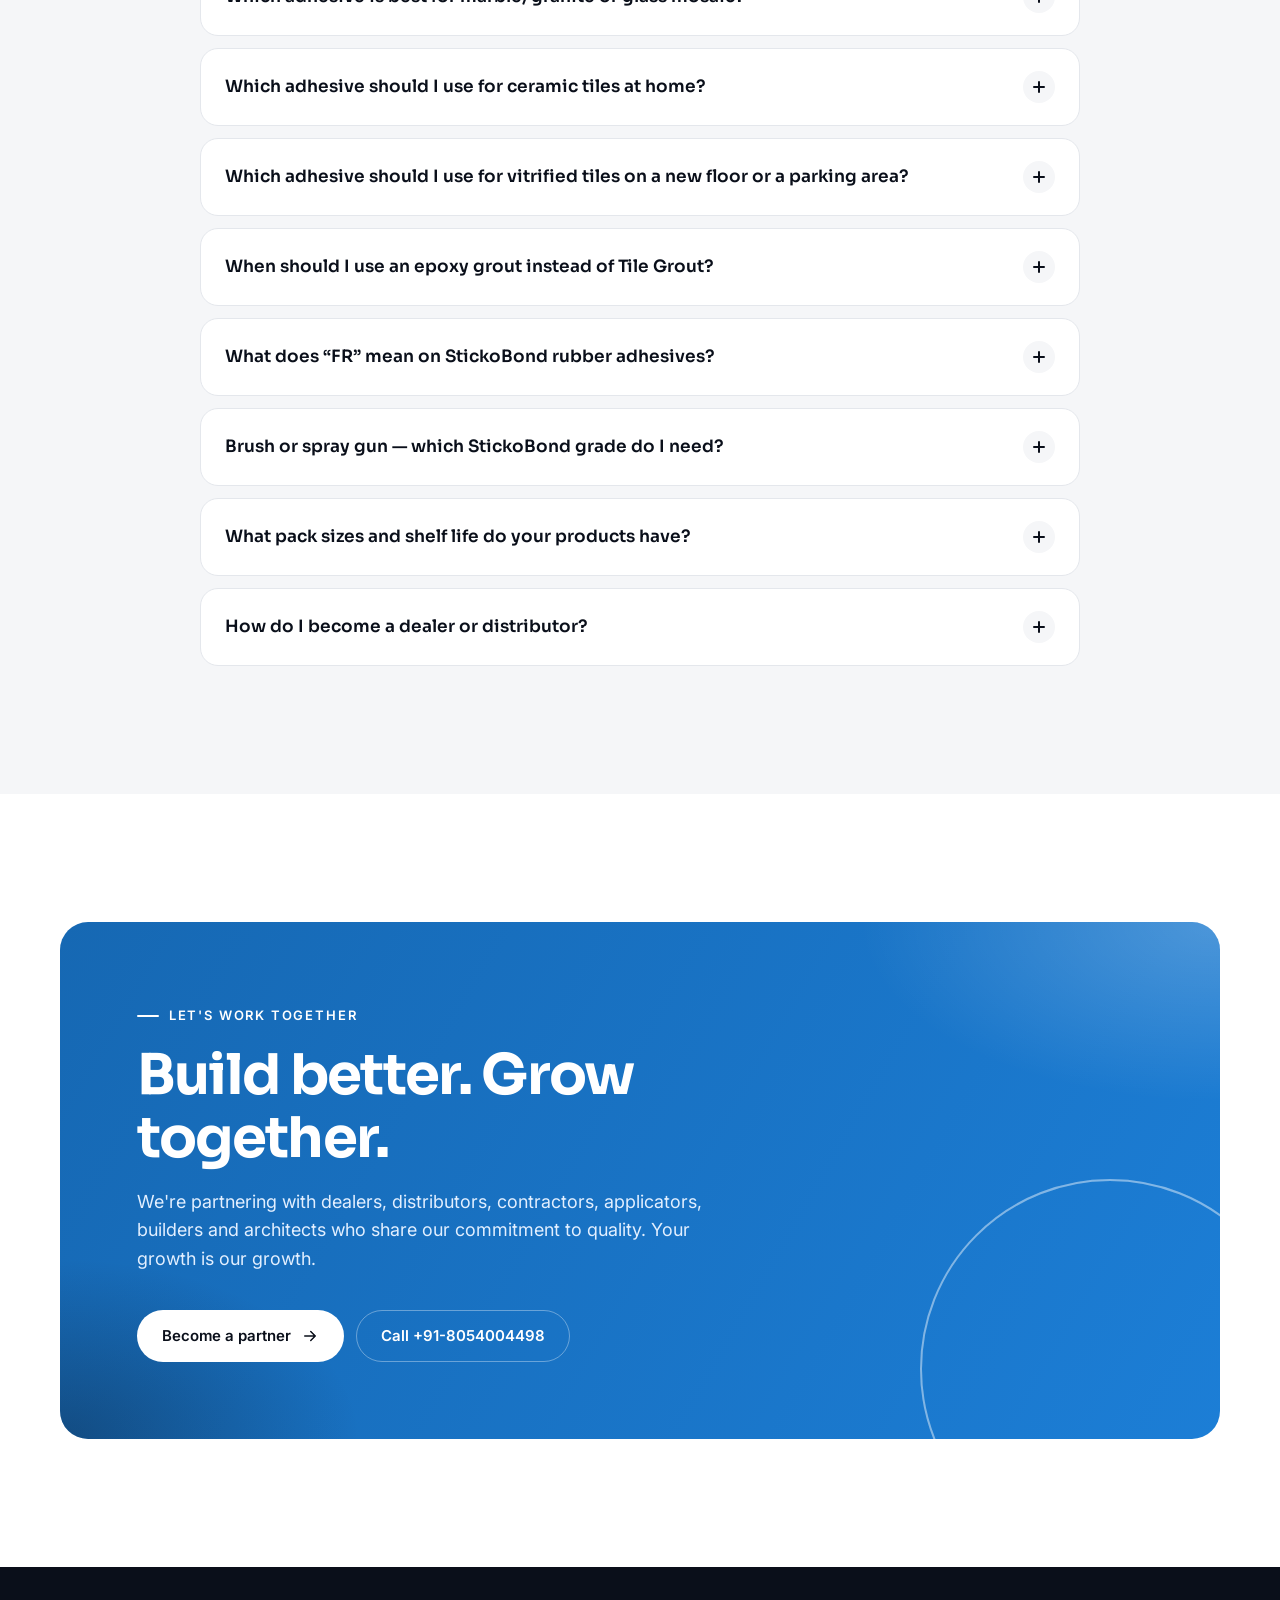
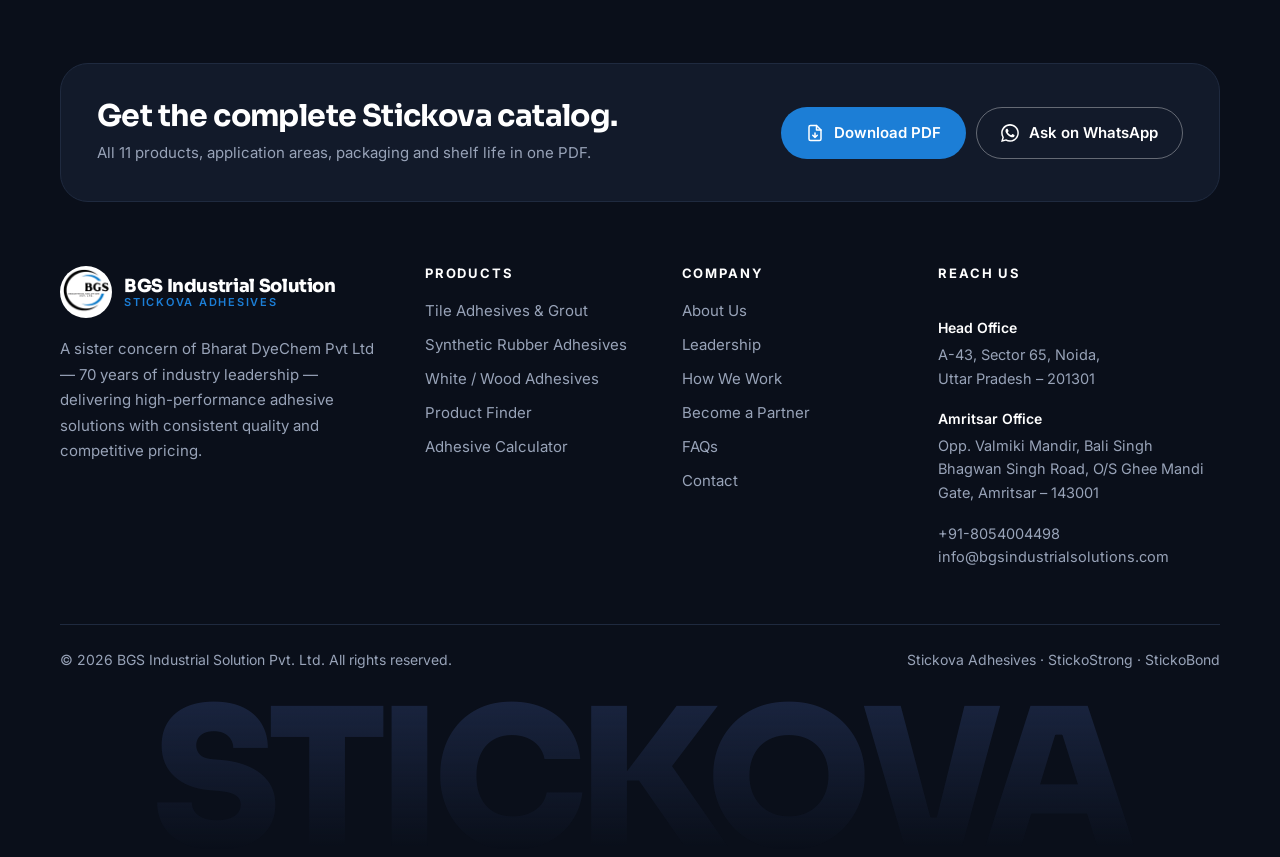
==== commit 939bb3ac: "Add StickoStrong Topaz and Jade with placeholder pack images Co-Authored-By: Claude Opus 5.5 <norepl" ====
--- a/index.html
+++ b/index.html
@@ -57,7 +57,7 @@
           </div>
           <div class="hero__trust reveal" style="--d:.58s">
             <div><strong><span data-count="70">70</span>+</strong><span>Years of group legacy</span></div>
-            <div><strong data-count="12">12</strong><span>Specialised products</span></div>
+            <div><strong data-count="14">14</strong><span>Specialised products</span></div>
             <div><strong data-count="9">9</strong><span>Industries served</span></div>
           </div>
         </div>
@@ -247,7 +247,7 @@
           </div>
           <div class="reveal" style="display:grid;gap:20px;justify-items:start">
             <p class="lead">Every Stickova product is evaluated for performance, consistency and application suitability before it reaches you.</p>
-            <a class="link-arrow" href="products.html">View all 12 products <svg viewBox="0 0 24 24" fill="none" stroke="currentColor" stroke-width="2" stroke-linecap="round" stroke-linejoin="round" aria-hidden="true"><path d="M5 12h14M13 6l6 6-6 6"/></svg></a>
+            <a class="link-arrow" href="products.html">View all 14 products <svg viewBox="0 0 24 24" fill="none" stroke="currentColor" stroke-width="2" stroke-linecap="round" stroke-linejoin="round" aria-hidden="true"><path d="M5 12h14M13 6l6 6-6 6"/></svg></a>
           </div>
         </div>
         <div class="grid-products" id="featuredProducts"></div>
--- a/assets/css/style.css
+++ b/assets/css/style.css
@@ -218,7 +218,7 @@
 .site-header .container { display: flex; align-items: center; justify-content: space-between; height: var(--header-h); gap: 20px; }
 
 .brand { display: flex; align-items: center; gap: 12px; flex-shrink: 0; }
-.brand img { width: 46px; height: 46px; object-fit: contain; background: #fff; border-radius: 50%; padding: 2px; transition: transform 0.6s var(--spring); }
+.brand img { width: 52px; height: 52px; object-fit: contain; background: #fff; border-radius: 50%; padding: 2px; transition: transform 0.6s var(--spring); }
 .brand:hover img { transform: rotate(-12deg) scale(1.05); }
 .brand__text { display: grid; line-height: 1.1; }
 .brand__name { font-family: var(--font-display); font-weight: 800; font-size: 18px; color: var(--text-strong); letter-spacing: -0.02em; }
